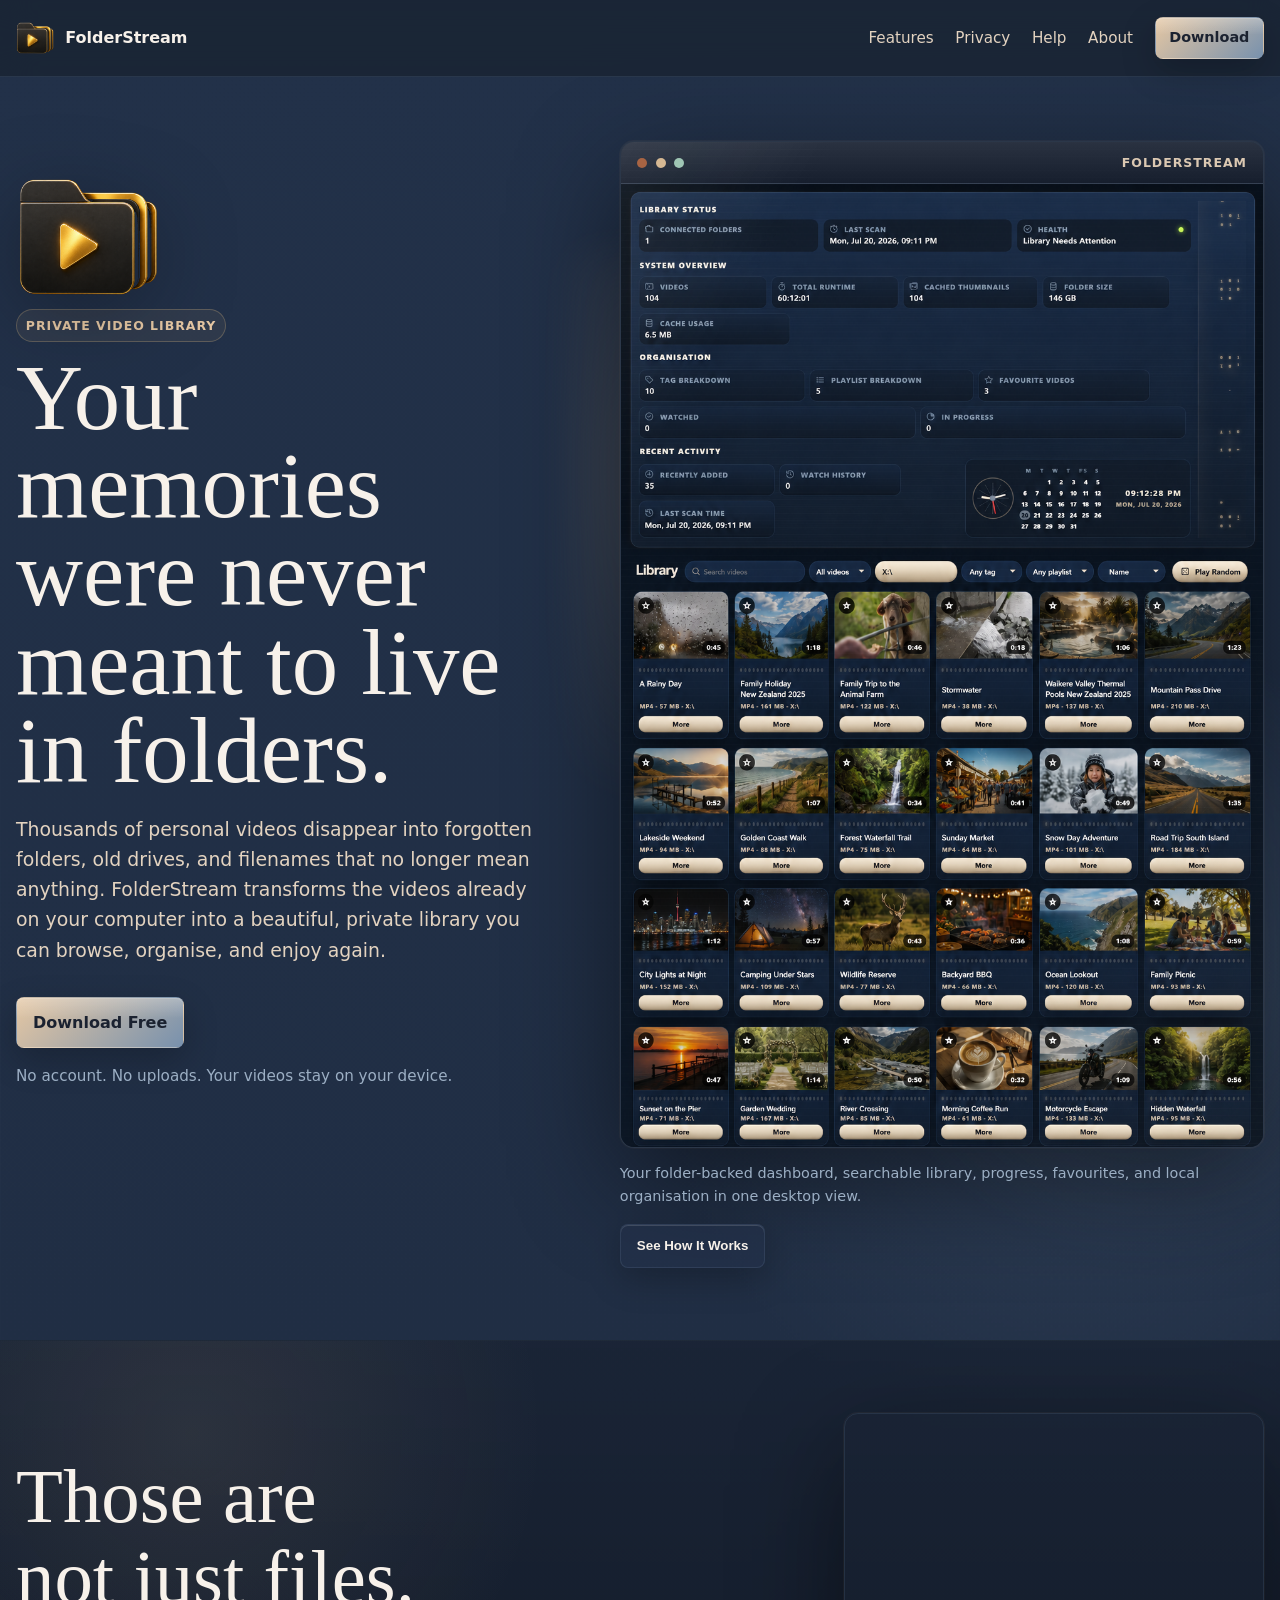
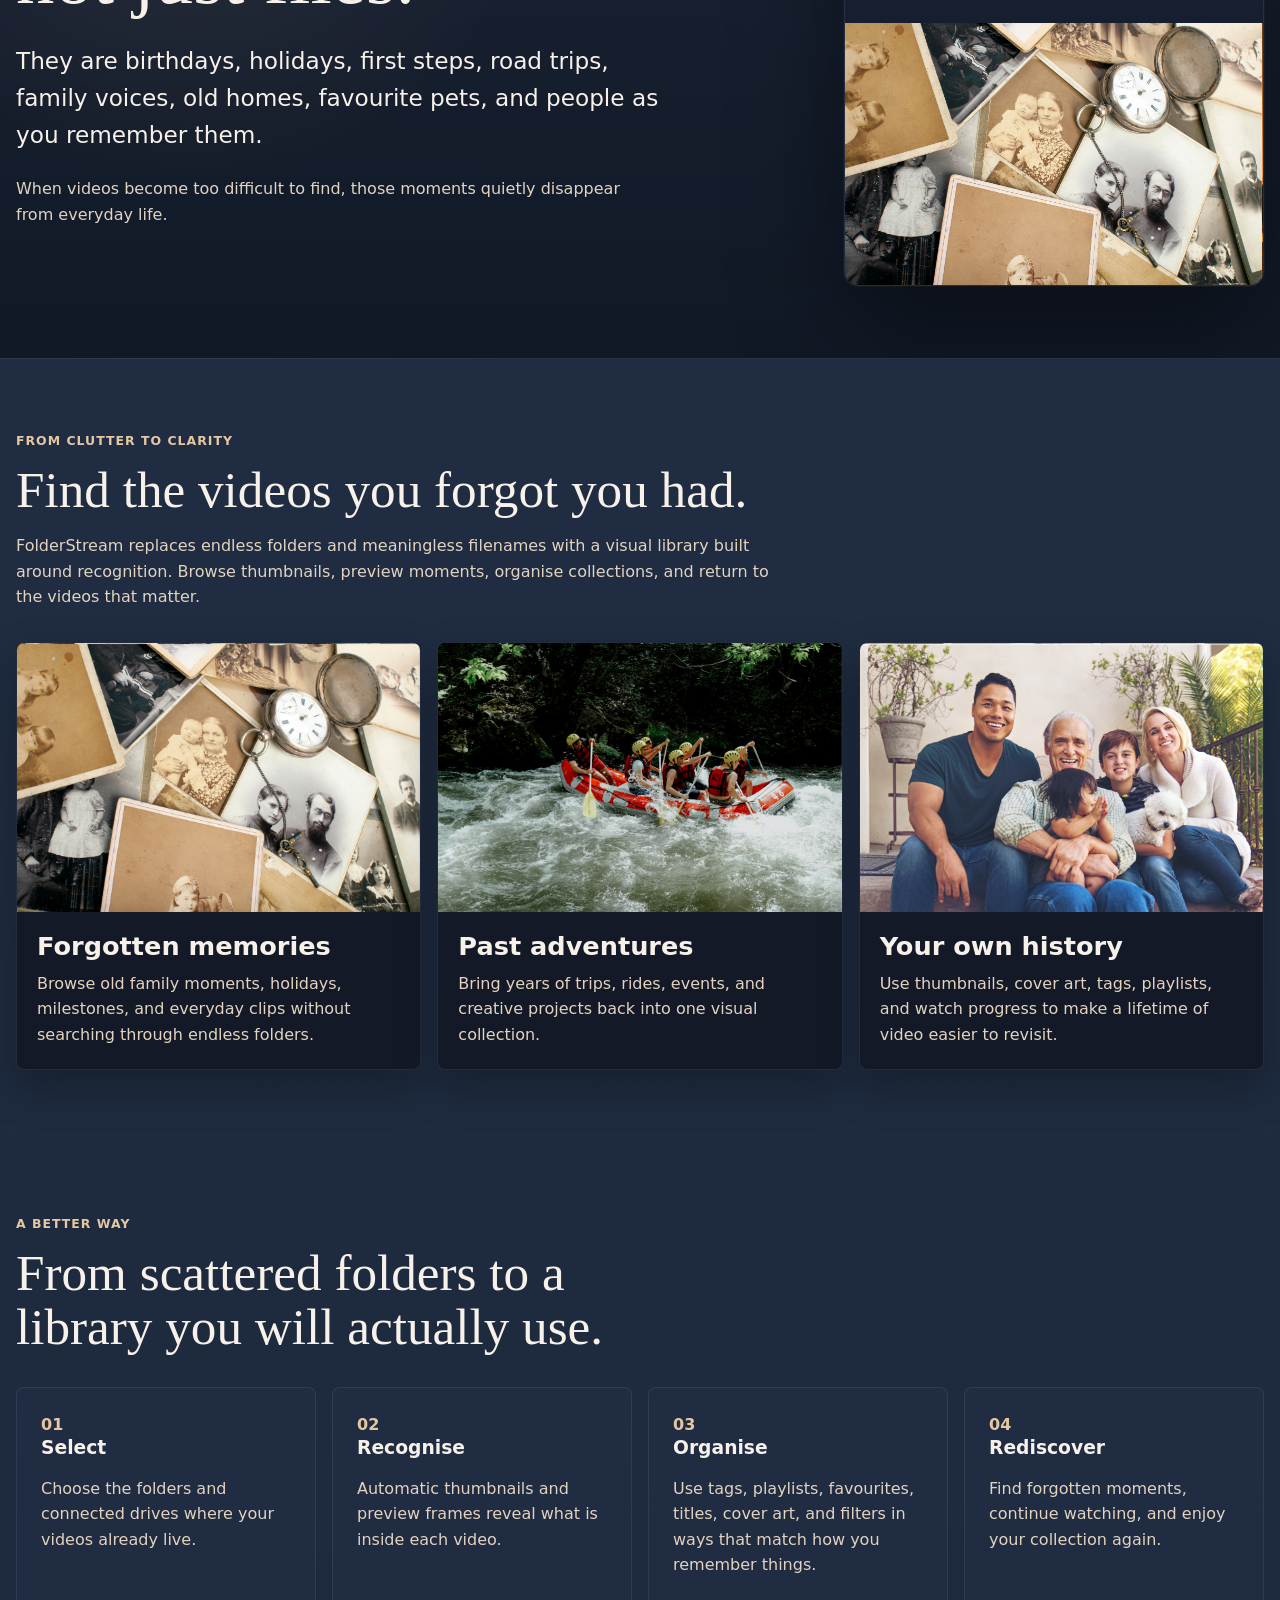
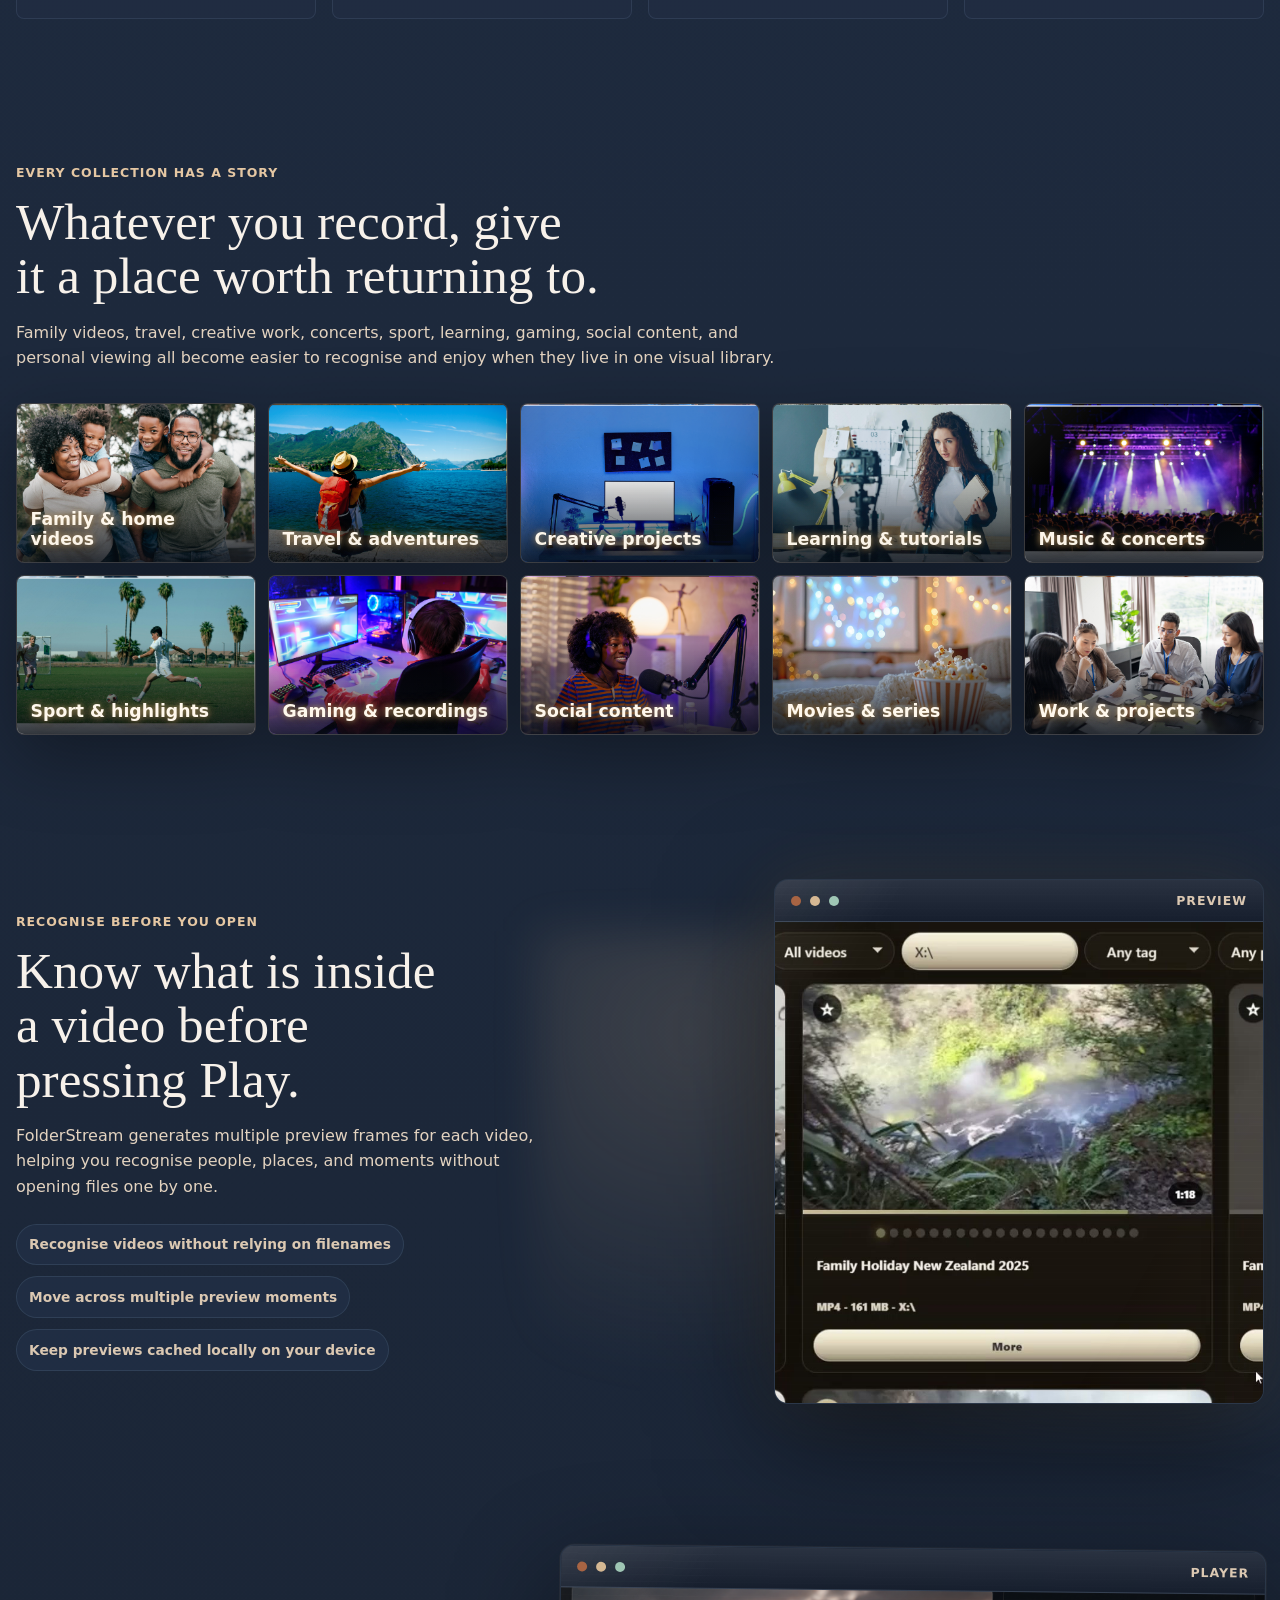
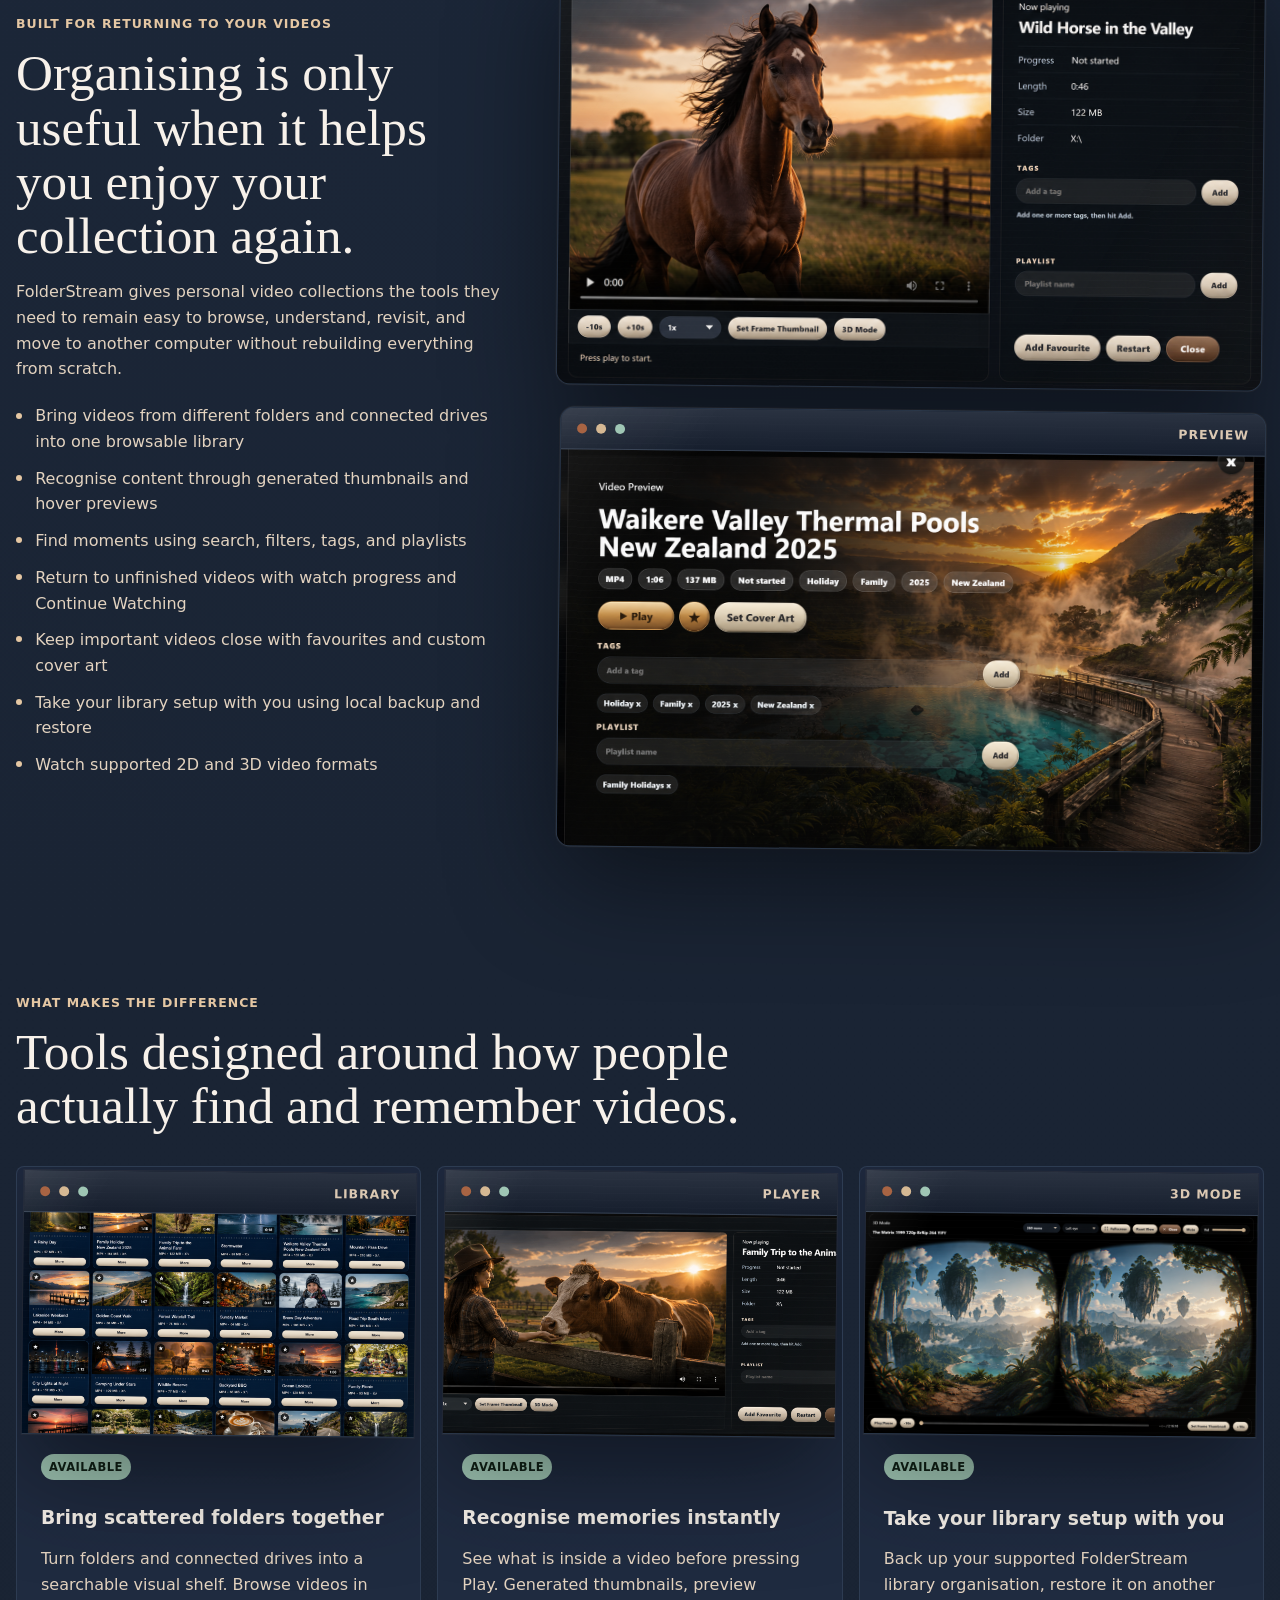
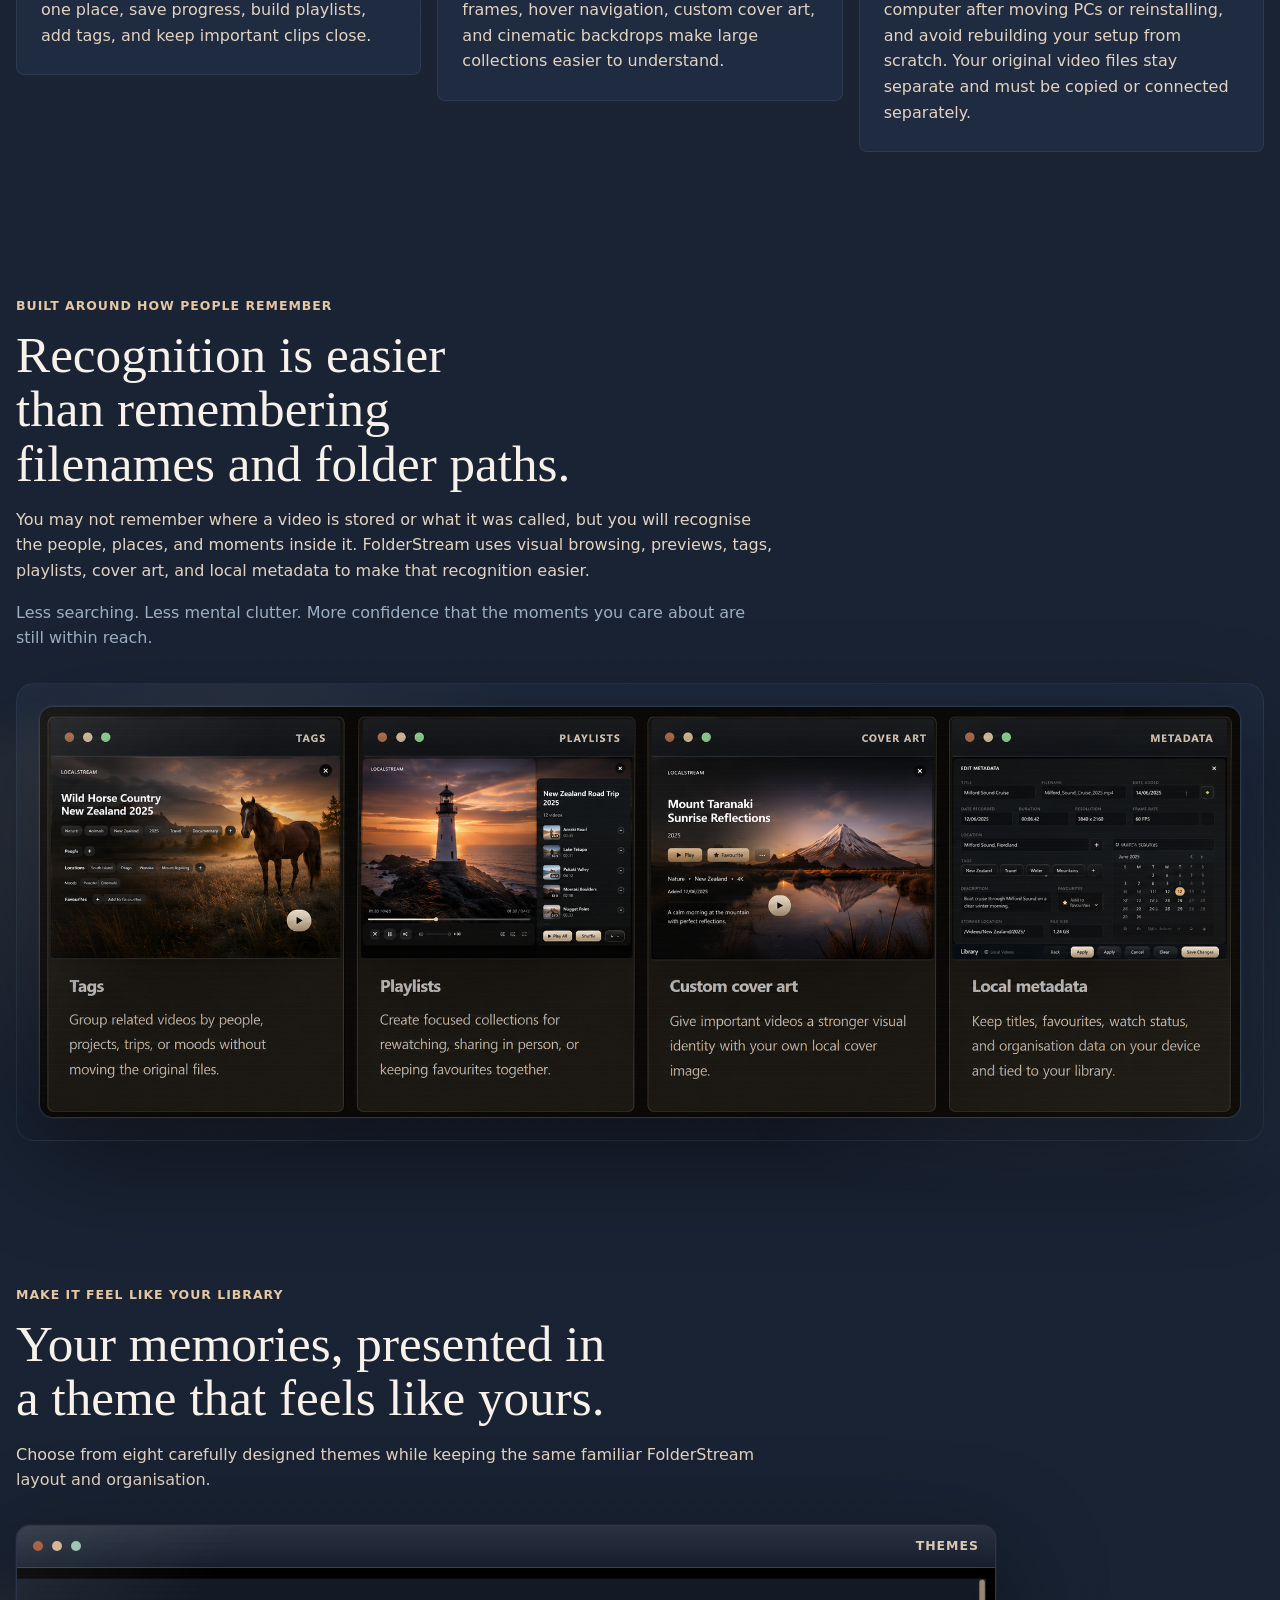
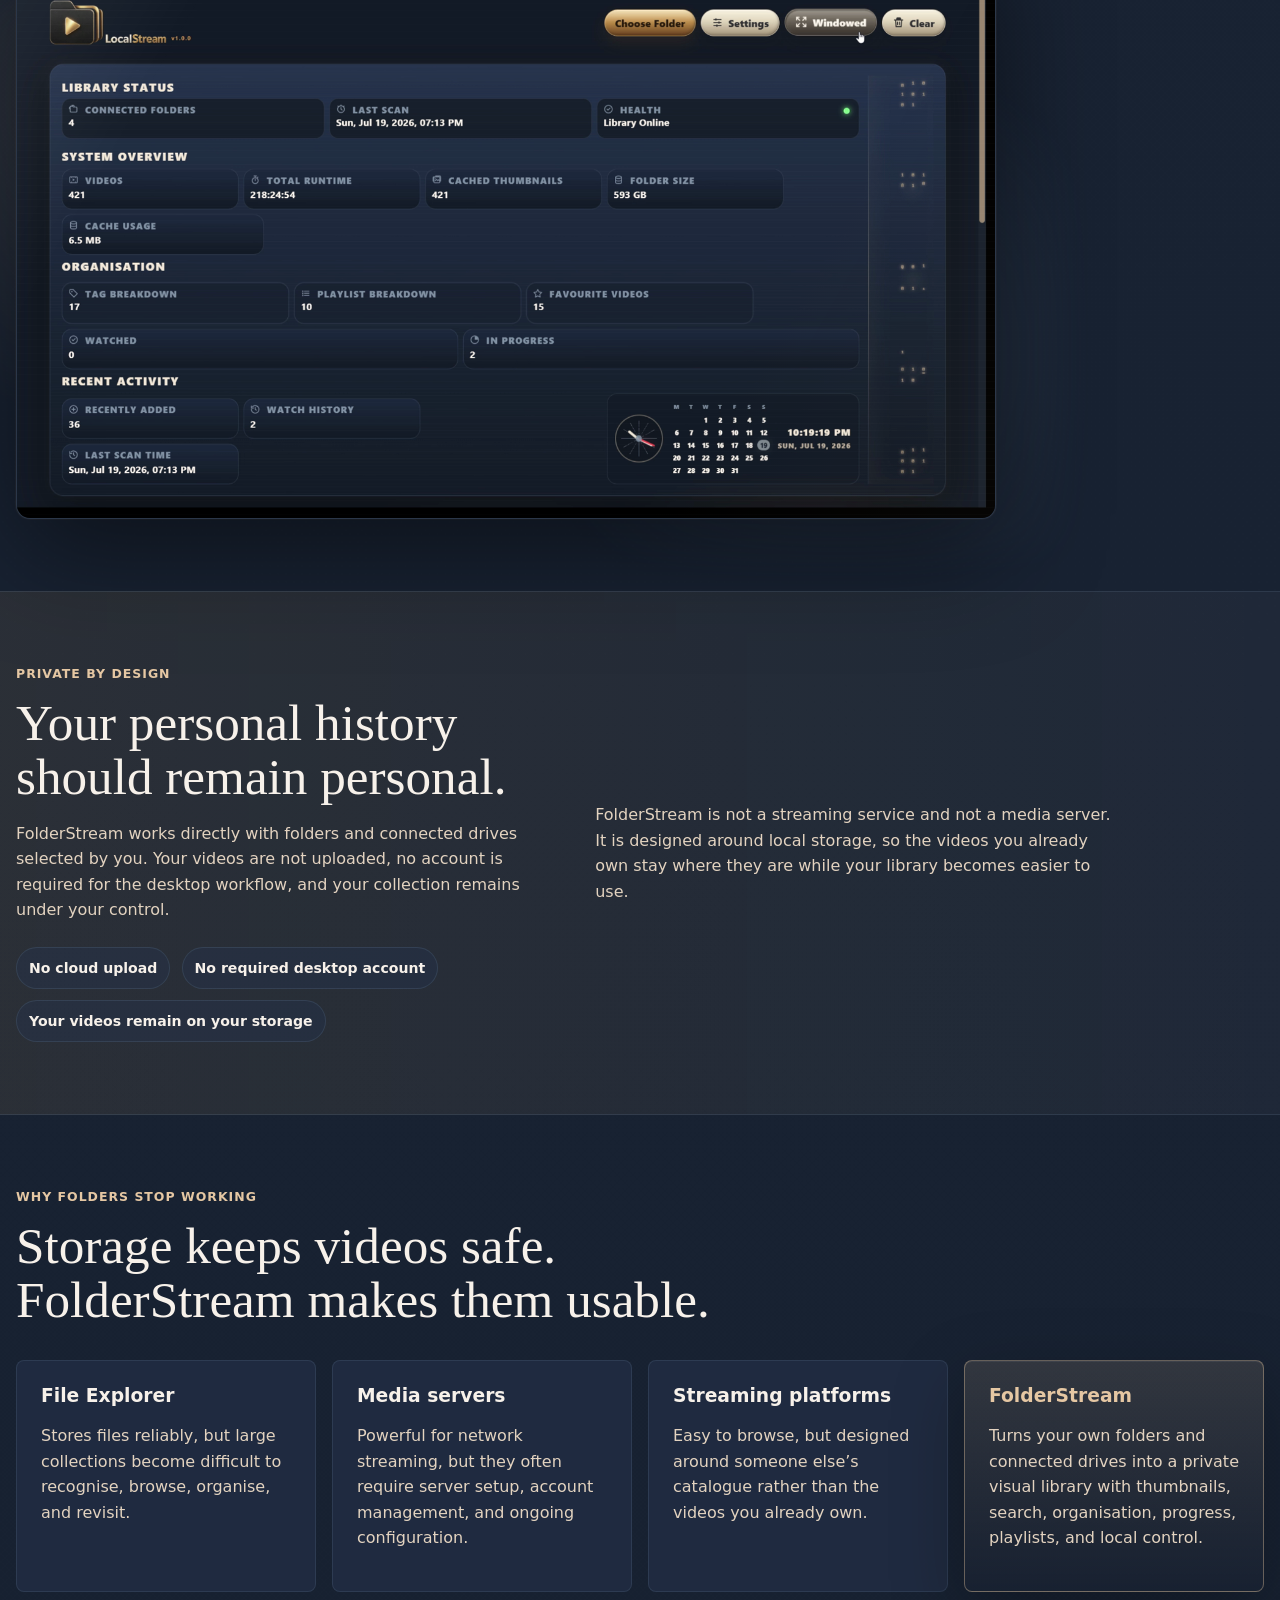
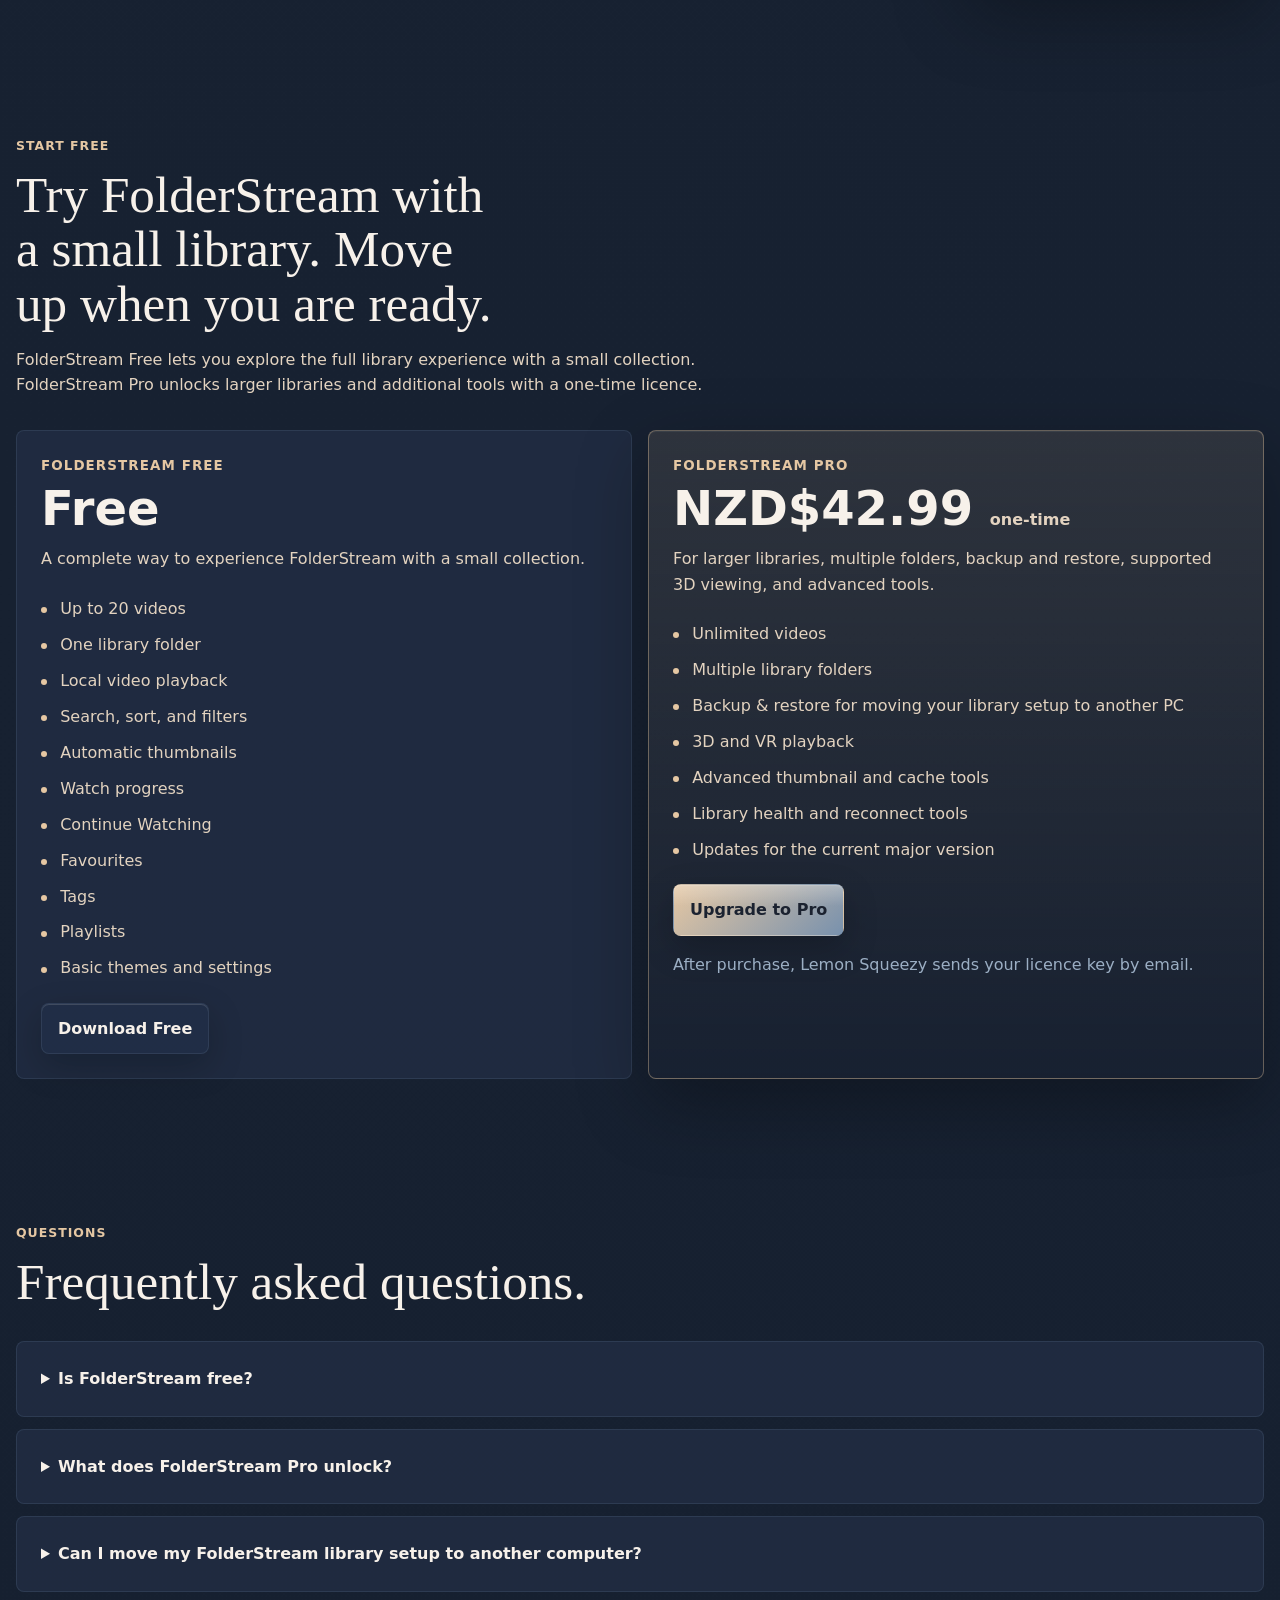
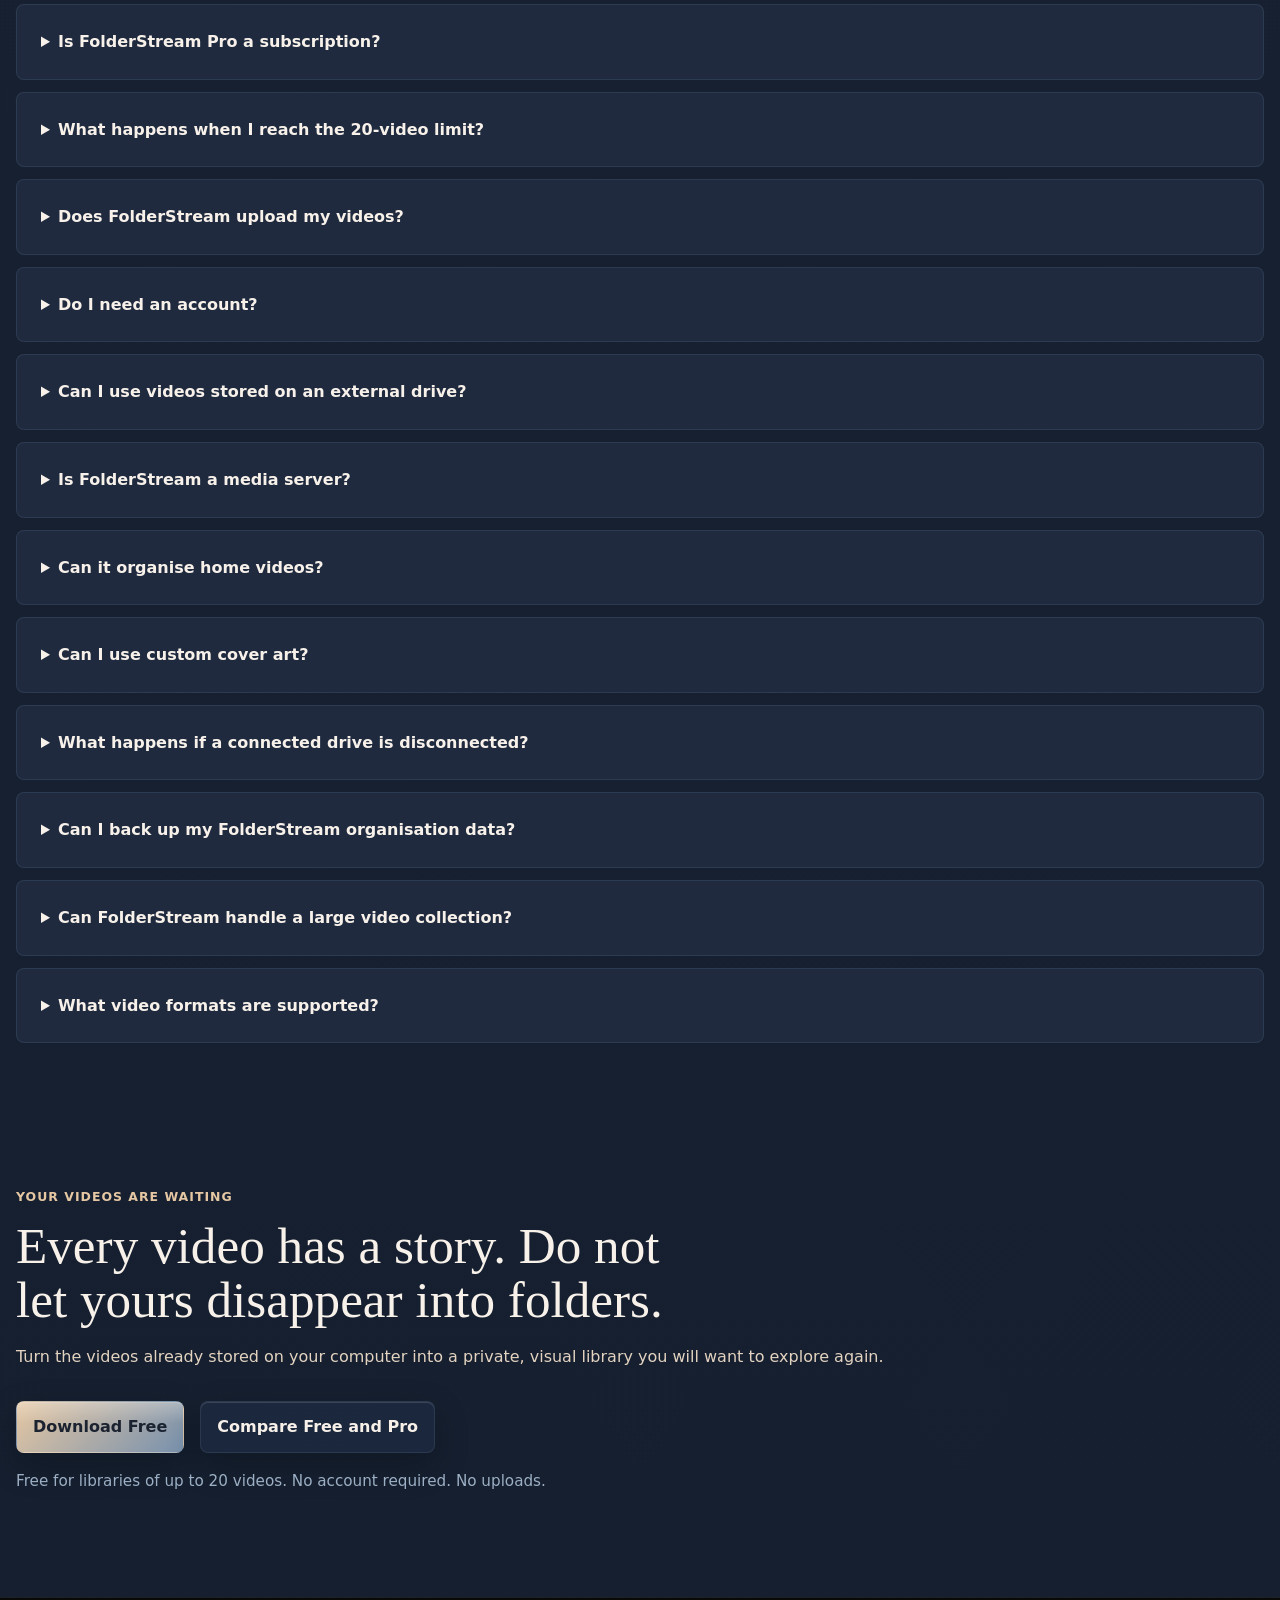
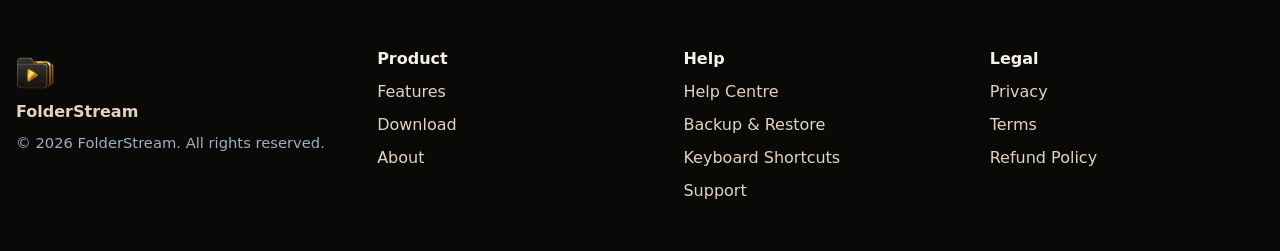
==== index.html @ 0e957171 "Rebrand website to FolderStream" ====
<!doctype html>
<html lang="en">
  <head>
    <meta charset="utf-8">
    <meta name="viewport" content="width=device-width, initial-scale=1">
    <meta name="description" content="Rediscover personal videos buried in folders and old drives. FolderStream turns videos stored on your computer into a private visual library you can browse, organise, and enjoy again.">
    <link rel="canonical" href="https://www.localstream.co.nz/">
    <meta property="og:title" content="Your memories were never meant to live in folders.">
    <meta property="og:description" content="FolderStream transforms scattered personal videos into a private visual library, making forgotten moments easier to find and enjoy again.">
    <meta property="og:type" content="website">
    <meta property="og:url" content="https://www.localstream.co.nz/">
    <meta property="og:site_name" content="FolderStream">
    <meta property="og:image" content="https://www.localstream.co.nz/assets/img/screenshots/localstream-library-showcase.png">
    <meta name="twitter:card" content="summary_large_image">
    <meta name="twitter:title" content="Your memories were never meant to live in folders.">
    <meta name="twitter:description" content="FolderStream transforms scattered personal videos into a private visual library, making forgotten moments easier to find and enjoy again.">
    <meta name="twitter:image" content="https://www.localstream.co.nz/assets/img/screenshots/localstream-library-showcase.png">
    <title>FolderStream | Rediscover Your Private Video Library</title>
    <link rel="icon" href="assets/img/localstream-icon.png">
    <link rel="stylesheet" href="assets/css/styles.css?v=20260830c">
    <script type="application/ld+json">{"@context":"https://schema.org","@type":"SoftwareApplication","name":"FolderStream","applicationCategory":"MultimediaApplication","operatingSystem":"Windows","description":"FolderStream is a Windows desktop video organiser that turns personal videos stored across folders and connected drives into a private visual library you can browse, organise, and enjoy again."}</script>
    <script defer src="https://cloud.umami.is/script.js" data-website-id="c9979d7a-4e05-4978-8a99-ae5c1a1e30e5"></script>
  <style id="editorial-type-polish">
    :root {
      --font-display-editorial: "Iowan Old Style", "Palatino Linotype", "Book Antiqua", Georgia, serif;
    }

    main h1,
    main h2 {
      font-family: var(--font-display-editorial);
      font-weight: 500;
      line-height: 1.06;
      letter-spacing: 0;
      text-wrap: balance;
    }

    main h1 strong,
    main h2 strong {
      font-family: inherit;
      font-weight: 600;
    }

    @media (max-width: 720px) {
      main h1,
      main h2 {
        line-height: 1.08;
      }
    }
  </style>
  <link rel="stylesheet" href="assets/css/scroll-reveal-v2.css?v=2">
</head>
  <body>
    <a class="skip-link" href="#main">Skip to content</a>
    <header class="site-header">
      <div class="nav-wrap">
        <a class="brand" href="index.html" aria-label="FolderStream home"><img src="assets/img/localstream-icon.png" alt="" width="38" height="38"><span>FolderStream</span></a>
        <button class="nav-toggle" type="button" aria-expanded="false" aria-label="Open navigation">Menu</button>
        <nav class="site-nav" aria-label="Primary navigation">
          <a href="features.html">Features</a><a href="privacy.html">Privacy</a><a href="help.html">Help</a><a href="about.html">About</a><a class="button primary small" href="download.html">Download</a>
        </nav>
      </div>
    </header>
    <main id="main">
      <section class="hero">
          <div class="reveal">
            <div class="hero-brandmark">
              <img src="assets/img/localstream-icon.png" alt="FolderStream logo">
            </div>
            <p class="eyebrow">Private video library</p>
          <h1>Your memories were never meant to live in folders.</h1>
          <p class="hero-copy">Thousands of personal videos disappear into forgotten folders, old drives, and filenames that no longer mean anything. FolderStream transforms the videos already on your computer into a beautiful, private library you can browse, organise, and enjoy again.</p>
          <div class="hero-actions"><a class="button primary" href="download.html">Download Free</a></div>
          <p class="privacy-note">No account. No uploads. Your videos stay on your device.</p>
        </div>
        <figure class="product-shot hero-shot reveal" aria-label="FolderStream desktop dashboard and video library preview">
          <div class="shot-glow" aria-hidden="true"></div>
          <div class="shot-window screenshot-window">
            <div class="shot-titlebar"><span></span><span></span><span></span><strong>FolderStream</strong></div>
            <img class="actual-screenshot" src="assets/img/screenshots/localstream-library-showcase.png" alt="FolderStream desktop library showing dashboard summaries, search, filters, and a grid of video thumbnails in one view.">
          </div>
          <figcaption>
            <span>Your folder-backed dashboard, searchable library, progress, favourites, and local organisation in one desktop view.</span>
            <button class="button secondary hero-shot-trigger" type="button" data-video-modal-open aria-haspopup="dialog" aria-controls="how-it-works-modal">See How It Works</button>
          </figcaption>
        </figure>
      </section>

      <section class="statement-band reveal" aria-labelledby="statement-title">
        <div class="section statement-layout">
          <div class="statement-copy">
            <h2 id="statement-title">Those are not just files.</h2>
            <p class="statement-lead">They are birthdays, holidays, first steps, road trips, family voices, old homes, favourite pets, and people as you remember them.</p>
            <p>When videos become too difficult to find, those moments quietly disappear from everyday life.</p>
          </div>
          <div class="statement-side" aria-hidden="true">
            <video class="motion-media" autoplay muted loop playsinline preload="metadata">
              <source src="assets/media/folderstream-wilson-family-beach-walk.mp4?v=20260830" type="video/mp4">
            </video>
            <img class="reduced-motion-poster" src="assets/img/use-cases/01_family_memories.png?v=20260830" loading="lazy" alt="">
          </div>
        </div>
      </section>

      <section class="section reveal" aria-labelledby="rediscovery-title">
        <div class="section-heading">
          <p class="eyebrow">From clutter to clarity</p>
          <h2 id="rediscovery-title">Find the videos you forgot you had.</h2>
          <p>FolderStream replaces endless folders and meaningless filenames with a visual library built around recognition. Browse thumbnails, preview moments, organise collections, and return to the videos that matter.</p>
        </div>
        <div class="rediscovery-grid" role="group" aria-label="Three rediscovery panels for forgotten memories, past adventures, and your own history shown side by side.">
          <article class="rediscovery-card">
            <img src="assets/img/screenshots/rediscovery-memories-real.png" loading="lazy" alt="A collection of treasured historical family photographs and a pocket watch.">
            <div><h3>Forgotten memories</h3><p>Browse old family moments, holidays, milestones, and everyday clips without searching through endless folders.</p></div>
          </article>
          <article class="rediscovery-card">
            <img src="assets/img/screenshots/rediscovery-adventures-real.png" loading="lazy" alt="Friends white-water rafting through a forest river.">
            <div><h3>Past adventures</h3><p>Bring years of trips, rides, events, and creative projects back into one visual collection.</p></div>
          </article>
          <article class="rediscovery-card">
            <img src="assets/img/screenshots/rediscovery-history-real.png" loading="lazy" alt="A multigenerational family gathered together outdoors.">
            <div><h3>Your own history</h3><p>Use thumbnails, cover art, tags, playlists, and watch progress to make a lifetime of video easier to revisit.</p></div>
          </article>
        </div>
      </section>

      <div class="media-modal" id="how-it-works-modal" data-media-modal hidden>
        <div class="media-modal-backdrop" data-video-modal-close></div>
        <div class="media-modal-dialog" role="dialog" aria-modal="true" aria-labelledby="how-it-works-title">
          <button class="media-modal-close" type="button" data-video-modal-close aria-label="Close video walkthrough">Close</button>
          <div class="media-modal-window">
            <p class="eyebrow">Walkthrough</p>
            <h2 id="how-it-works-title">See how FolderStream works</h2>
            <video controls playsinline preload="metadata" data-media-modal-video>
              <source src="assets/media/localstream-see-how-it-works.mp4?v=20260830" type="video/mp4">
            </video>
          </div>
        </div>
      </div>

      <section id="workflow" class="section reveal">
        <div class="section-heading"><p class="eyebrow">A better way</p><h2>From scattered folders to a library you will actually use.</h2></div>
        <div class="workflow"><article class="step"><strong>01</strong><h3>Select</h3><p>Choose the folders and connected drives where your videos already live.</p></article><article class="step"><strong>02</strong><h3>Recognise</h3><p>Automatic thumbnails and preview frames reveal what is inside each video.</p></article><article class="step"><strong>03</strong><h3>Organise</h3><p>Use tags, playlists, favourites, titles, cover art, and filters in ways that match how you remember things.</p></article><article class="step"><strong>04</strong><h3>Rediscover</h3><p>Find forgotten moments, continue watching, and enjoy your collection again.</p></article></div>
      </section>

      <section class="section reveal use-cases-section" aria-labelledby="use-cases-title">
        <div class="section-heading">
          <p class="eyebrow">Every collection has a story</p>
          <h2 id="use-cases-title">Whatever you record, give it a place worth returning to.</h2>
          <p>Family videos, travel, creative work, concerts, sport, learning, gaming, social content, and personal viewing all become easier to recognise and enjoy when they live in one visual library.</p>
        </div>
        <div class="use-case-grid">
          <a class="use-case-card" href="features.html" aria-label="Explore FolderStream features for family and home videos">
            <video class="motion-media use-case-media" autoplay muted loop playsinline preload="metadata" poster="assets/img/use-cases/family-home-videos.png?v=20260830" aria-hidden="true">
              <source src="assets/media/folderstream-family-moments.mp4?v=20260830" type="video/mp4">
            </video>
            <img class="reduced-motion-poster" src="assets/img/use-cases/family-home-videos.png?v=20260830" loading="lazy" alt="">
            <span class="use-case-title">Family &amp; home videos</span>
          </a>
          <a class="use-case-card" href="features.html" aria-label="Explore FolderStream features for travel and adventures">
            <video class="motion-media use-case-media" autoplay muted loop playsinline preload="metadata" poster="assets/img/use-cases/travel-and-adventures.png?v=20260830" aria-hidden="true">
              <source src="assets/media/folderstream-auckland-adventure.mp4?v=20260830" type="video/mp4">
            </video>
            <img class="reduced-motion-poster" src="assets/img/use-cases/travel-and-adventures.png?v=20260830" loading="lazy" alt="">
            <span class="use-case-title">Travel &amp; adventures</span>
          </a>
          <a class="use-case-card" href="features.html" aria-label="Explore FolderStream features for creative projects">
            <video class="motion-media use-case-media" autoplay muted loop playsinline preload="metadata" poster="assets/img/use-cases/creative-projects.png?v=20260830" aria-hidden="true">
              <source src="assets/media/folderstream-creative-projects.mp4?v=20260830" type="video/mp4">
            </video>
            <img class="reduced-motion-poster" src="assets/img/use-cases/creative-projects.png?v=20260830" loading="lazy" alt="">
            <span class="use-case-title">Creative projects</span>
          </a>
          <a class="use-case-card" href="features.html" aria-label="Explore FolderStream features for learning and tutorials">
            <video class="motion-media use-case-media" autoplay muted loop playsinline preload="metadata" poster="assets/img/use-cases/learning-and-tutorials.png?v=20260830" aria-hidden="true">
              <source src="assets/media/folderstream-tutorials.mp4?v=20260830" type="video/mp4">
            </video>
            <img class="reduced-motion-poster" src="assets/img/use-cases/learning-and-tutorials.png?v=20260830" loading="lazy" alt="">
            <span class="use-case-title">Learning &amp; tutorials</span>
          </a>
          <a class="use-case-card" href="features.html" aria-label="Explore FolderStream features for music and concerts">
            <video class="motion-media use-case-media" autoplay muted loop playsinline preload="metadata" poster="assets/img/use-cases/music-and-concerts.png?v=20260830" aria-hidden="true">
              <source src="assets/media/folderstream-beach-songs.mp4?v=20260830" type="video/mp4">
            </video>
            <img class="reduced-motion-poster" src="assets/img/use-cases/music-and-concerts.png?v=20260830" loading="lazy" alt="">
            <span class="use-case-title">Music &amp; concerts</span>
          </a>
          <a class="use-case-card" href="features.html" aria-label="Explore FolderStream features for sports and highlights">
            <video class="motion-media use-case-media" autoplay muted loop playsinline preload="metadata" poster="assets/img/use-cases/sports-and-highlights-new.png?v=20260830" aria-hidden="true">
              <source src="assets/media/folderstream-sports.mp4?v=20260830" type="video/mp4">
            </video>
            <img class="reduced-motion-poster" src="assets/img/use-cases/sports-and-highlights-new.png?v=20260830" loading="lazy" alt="">
            <span class="use-case-title">Sport &amp; highlights</span>
          </a>
          <a class="use-case-card" href="features.html" aria-label="Explore FolderStream features for gaming and recordings">
            <video class="motion-media use-case-media" autoplay muted loop playsinline preload="metadata" poster="assets/img/use-cases/gaming-and-recordings.png?v=20260830" aria-hidden="true">
              <source src="assets/media/folderstream-gaming.mp4?v=20260830" type="video/mp4">
            </video>
            <img class="reduced-motion-poster" src="assets/img/use-cases/gaming-and-recordings.png?v=20260830" loading="lazy" alt="">
            <span class="use-case-title">Gaming &amp; recordings</span>
          </a>
          <a class="use-case-card" href="features.html" aria-label="Explore FolderStream features for social media content">
            <video class="motion-media use-case-media" autoplay muted loop playsinline preload="metadata" poster="assets/img/use-cases/social-media-content.png?v=20260830" aria-hidden="true">
              <source src="assets/media/folderstream-social-content.mp4?v=20260830" type="video/mp4">
            </video>
            <img class="reduced-motion-poster" src="assets/img/use-cases/social-media-content.png?v=20260830" loading="lazy" alt="">
            <span class="use-case-title">Social content</span>
          </a>
          <a class="use-case-card" href="features.html" aria-label="Explore FolderStream features for movies and series">
            <video class="motion-media use-case-media" autoplay muted loop playsinline preload="metadata" poster="assets/img/use-cases/movies-and-series.png?v=20260830" aria-hidden="true">
              <source src="assets/media/folderstream-movies.mp4?v=20260830" type="video/mp4">
            </video>
            <img class="reduced-motion-poster" src="assets/img/use-cases/movies-and-series.png?v=20260830" loading="lazy" alt="">
            <span class="use-case-title">Movies &amp; series</span>
          </a>
          <a class="use-case-card" href="features.html" aria-label="Explore FolderStream features for work and projects">
            <video class="motion-media use-case-media" autoplay muted loop playsinline preload="metadata" poster="assets/img/use-cases/work-and-projects.png?v=20260830" aria-hidden="true">
              <source src="assets/media/folderstream-work-projects.mp4?v=20260830" type="video/mp4">
            </video>
            <img class="reduced-motion-poster" src="assets/img/use-cases/work-and-projects.png?v=20260830" loading="lazy" alt="">
            <span class="use-case-title">Work &amp; projects</span>
          </a>
        </div>
      </section>
      <section class="section reveal preview-section" aria-labelledby="hover-preview-title">
        <div class="preview-copy">
          <p class="eyebrow">Recognise before you open</p>
          <h2 id="hover-preview-title">Know what is inside a video before pressing Play.</h2>
          <p>FolderStream generates multiple preview frames for each video, helping you recognise people, places, and moments without opening files one by one.</p>
          <ul class="preview-points" aria-label="Thumbnail preview benefits">
            <li>Recognise videos without relying on filenames</li>
            <li>Move across multiple preview moments</li>
            <li>Keep previews cached locally on your device</li>
          </ul>
        </div>
        <div class="product-shot hover-demo-shot" aria-label="FolderStream thumbnail hover preview demonstration">
          <div class="shot-glow" aria-hidden="true"></div>
          <div class="shot-window screenshot-window media-window">
            <div class="shot-titlebar"><span></span><span></span><span></span><strong>Preview</strong></div>
            <video class="motion-media" autoplay muted loop playsinline preload="metadata" poster="assets/media/localstream_thumbnail_hover_poster.jpg" width="816" height="804" aria-label="FolderStream thumbnail hover preview recording showing preview points across a video card.">
              <source src="assets/media/localstream_thumbnail_hover_demo.mp4" type="video/mp4">
            </video>
            <img class="reduced-motion-poster" src="assets/media/localstream_thumbnail_hover_poster.jpg" width="816" height="804" loading="lazy" alt="Static FolderStream thumbnail preview showing multiple preview points on a video card.">
          </div>
        </div>
      </section>
      <section class="section split product-experience-split reveal">
        <div><p class="eyebrow">Built for returning to your videos</p><h2>Organising is only useful when it helps you enjoy your collection again.</h2><p>FolderStream gives personal video collections the tools they need to remain easy to browse, understand, revisit, and move to another computer without rebuilding everything from scratch.</p><ul class="feature-list"><li>Bring videos from different folders and connected drives into one browsable library</li><li>Recognise content through generated thumbnails and hover previews</li><li>Find moments using search, filters, tags, and playlists</li><li>Return to unfinished videos with watch progress and Continue Watching</li><li>Keep important videos close with favourites and custom cover art</li><li>Take your library setup with you using local backup and restore</li><li>Watch supported 2D and 3D video formats</li></ul></div>
        <div class="feature-shot-stack" aria-label="FolderStream player and preview details">
          <div class="product-shot feature-shot"><div class="shot-window compact screenshot-window"><div class="shot-titlebar"><span></span><span></span><span></span><strong>Player</strong></div><img class="actual-screenshot" src="assets/img/screenshots/localstream-visual-browsing-horse.png" alt="FolderStream player view showing a horse video at sunset with playback controls, tags, playlists, favourites, and now playing details beside the video."></div></div>
          <div class="product-shot feature-shot secondary-shot"><div class="shot-window compact screenshot-window"><div class="shot-titlebar"><span></span><span></span><span></span><strong>Preview</strong></div><img class="actual-screenshot" src="assets/img/screenshots/localstream-preview-waikere.png" alt="FolderStream cinematic video preview screen showing cover art, play actions, tags, playlists, and a scenic backdrop."></div></div>
        </div>
      </section>
      <section class="section reveal">
        <div class="section-heading"><p class="eyebrow">What makes the difference</p><h2>Tools designed around how people actually find and remember videos.</h2></div>
        <div class="status-grid confirmed-only visual-feature-grid">
          <article class="card visual-feature-card">
            <div class="product-shot feature-shot">
              <div class="shot-window compact screenshot-window">
                <div class="shot-titlebar"><span></span><span></span><span></span><strong>Library</strong></div>
                <img class="actual-screenshot" src="assets/img/screenshots/localstream-library-workflow-grid.png" alt="FolderStream library view showing search, filters, video cards, and a broad browsable collection.">
              </div>
            </div>
            <span class="badge available">Available</span>
            <h3>Bring scattered folders together</h3>
            <p>Turn folders and connected drives into a searchable visual shelf. Browse videos in one place, save progress, build playlists, add tags, and keep important clips close.</p>
          </article>
          <article class="card visual-feature-card">
            <div class="product-shot feature-shot">
              <div class="shot-window compact screenshot-window">
                <div class="shot-titlebar"><span></span><span></span><span></span><strong>Player</strong></div>
                <img class="actual-screenshot" src="assets/img/screenshots/localstream-visual-browsing-cow.png" alt="FolderStream player view showing a woman feeding a cow at sunset with metadata, tags, playlists, and playback controls alongside the video.">
              </div>
            </div>
            <span class="badge available">Available</span>
            <h3>Recognise memories instantly</h3>
            <p>See what is inside a video before pressing Play. Generated thumbnails, preview frames, hover navigation, custom cover art, and cinematic backdrops make large collections easier to understand.</p>
          </article>
          <article class="card visual-feature-card">
            <div class="product-shot feature-shot">
              <div class="shot-window compact screenshot-window">
                <div class="shot-titlebar"><span></span><span></span><span></span><strong>3D Mode</strong></div>
                <img class="actual-screenshot" src="assets/img/screenshots/localstream-3d-mode-vr.png" alt="FolderStream 3D mode showing a side-by-side immersive landscape for VR viewing.">
              </div>
            </div>
            <span class="badge available">Available</span>
            <h3>Take your library setup with you</h3>
            <p>Back up your supported FolderStream library organisation, restore it on another computer after moving PCs or reinstalling, and avoid rebuilding your setup from scratch. Your original video files stay separate and must be copied or connected separately.</p>
          </article>
        </div>
      </section>
      <section class="section reveal">
        <div class="section-heading"><p class="eyebrow">Built around how people remember</p><h2>Recognition is easier than remembering filenames and folder paths.</h2><p>You may not remember where a video is stored or what it was called, but you will recognise the people, places, and moments inside it. FolderStream uses visual browsing, previews, tags, playlists, cover art, and local metadata to make that recognition easier.</p><p class="supporting-line">Less searching. Less mental clutter. More confidence that the moments you care about are still within reach.</p></div>
        <figure class="product-shot organization-showcase" aria-label="FolderStream organisation tools for tags, playlists, custom cover art, and local metadata">
          <div class="shot-glow" aria-hidden="true"></div>
          <div class="shot-window screenshot-window">
            <img class="actual-screenshot" src="assets/img/screenshots/localstream-organization-cards.png" alt="Four FolderStream organisation cards showing tags, playlists, custom cover art, and local metadata features.">
          </div>
        </figure>
      </section>
      <section class="section reveal">
        <div class="section-heading"><p class="eyebrow">Make it feel like your library</p><h2 id="themes-title">Your memories, presented in a theme that feels like yours.</h2><p>Choose from eight carefully designed themes while keeping the same familiar FolderStream layout and organisation.</p></div>
        <div class="theme-cycle product-shot" aria-label="FolderStream theme cycle demonstration">
          <div class="shot-glow" aria-hidden="true"></div>
          <div class="shot-window screenshot-window media-window">
            <div class="shot-titlebar"><span></span><span></span><span></span><strong>Themes</strong></div>
            <video class="motion-media theme-media" autoplay muted loop playsinline preload="metadata" poster="assets/media/localstream_theme_cycle_poster.png" width="1600" height="900" aria-label="FolderStream theme demonstration video showing the settings panel and theme selection interface.">
              <source src="assets/media/localstream_theme_cycle.mp4" type="video/mp4">
            </video>
            <img class="reduced-motion-poster theme-poster" src="assets/media/localstream_theme_cycle_poster.png" width="1600" height="900" loading="lazy" alt="Static FolderStream theme preview showing the theme customisation area.">
          </div>
        </div>
      </section>
      <section class="band privacy-band">
        <div class="section split reveal">
          <div>
            <p class="eyebrow">Private by design</p>
            <h2>Your personal history should remain personal.</h2>
            <p>FolderStream works directly with folders and connected drives selected by you. Your videos are not uploaded, no account is required for the desktop workflow, and your collection remains under your control.</p>
            <ul class="trust-points" aria-label="FolderStream privacy trust points">
              <li>No cloud upload</li>
              <li>No required desktop account</li>
              <li>Your videos remain on your storage</li>
            </ul>
          </div>
          <div class="privacy-copy">
            <p>FolderStream is not a streaming service and not a media server. It is designed around local storage, so the videos you already own stay where they are while your library becomes easier to use.</p>
          </div>
        </div>
      </section>
      <section class="section reveal">
        <div class="section-heading"><p class="eyebrow">Why folders stop working</p><h2>Storage keeps videos safe. FolderStream makes them usable.</h2></div>
        <div class="compare-grid"><article class="compare-col"><h3>File Explorer</h3><p>Stores files reliably, but large collections become difficult to recognise, browse, organise, and revisit.</p></article><article class="compare-col"><h3>Media servers</h3><p>Powerful for network streaming, but they often require server setup, account management, and ongoing configuration.</p></article><article class="compare-col"><h3>Streaming platforms</h3><p>Easy to browse, but designed around someone else&rsquo;s catalogue rather than the videos you already own.</p></article><article class="compare-col compare-featured"><h3>FolderStream</h3><p>Turns your own folders and connected drives into a private visual library with thumbnails, search, organisation, progress, playlists, and local control.</p></article></div>
      </section>
      <section id="pricing" class="section reveal" aria-labelledby="pricing-title">
        <div class="section-heading">
          <p class="eyebrow">Start free</p>
          <h2 id="pricing-title">Try FolderStream with a small library. Move up when you are ready.</h2>
          <p>FolderStream Free lets you explore the full library experience with a small collection. FolderStream Pro unlocks larger libraries and additional tools with a one-time licence.</p>
        </div>
        <div class="pricing-grid">
          <article class="card pricing-card">
            <p class="pricing-label">FolderStream Free</p>
            <p class="pricing-price">Free</p>
            <p class="pricing-description">A complete way to experience FolderStream with a small collection.</p>
            <ul class="pricing-list">
              <li>Up to 20 videos</li>
              <li>One library folder</li>
              <li>Local video playback</li>
              <li>Search, sort, and filters</li>
              <li>Automatic thumbnails</li>
              <li>Watch progress</li>
              <li>Continue Watching</li>
              <li>Favourites</li>
              <li>Tags</li>
              <li>Playlists</li>
              <li>Basic themes and settings</li>
            </ul>
            <a class="button secondary" href="download.html">Download Free</a>
          </article>
          <article class="card pricing-card pricing-card-featured">
            <p class="pricing-label">FolderStream Pro</p>
            <p class="pricing-price">NZD$42.99 <span>one-time</span></p>
            <p class="pricing-description">For larger libraries, multiple folders, backup and restore, supported 3D viewing, and advanced tools.</p>
            <ul class="pricing-list">
              <li>Unlimited videos</li>
              <li>Multiple library folders</li>
              <li>Backup &amp; restore for moving your library setup to another PC</li>
              <li>3D and VR playback</li>
              <li>Advanced thumbnail and cache tools</li>
              <li>Library health and reconnect tools</li>
              <li>Updates for the current major version</li>
            </ul>
            <a class="button primary" href="https://localstream.lemonsqueezy.com/checkout/buy/5cca028c-4067-48eb-b115-9d6ecdb3a244">Upgrade to Pro</a>
            <p class="pricing-note">After purchase, Lemon Squeezy sends your licence key by email.</p>
          </article>
        </div>
      </section>
      <section class="section reveal">
        <div class="section-heading"><p class="eyebrow">Questions</p><h2>Frequently asked questions.</h2></div>
        <div class="faq-list">
          <details><summary>Is FolderStream free?</summary><p>Yes. FolderStream Free supports small libraries of up to 20 videos and includes local playback, thumbnails, search, organisation tools, watch progress, favourites, tags, and playlists.</p></details>
          <details><summary>What does FolderStream Pro unlock?</summary><p>FolderStream Pro unlocks unlimited videos, multiple library folders, backup and restore for moving your library setup between computers, supported 3D and VR playback, extra thumbnail and preview tools, tools for finding and reconnecting moved videos, and updates for the current major version.</p></details>
          <details><summary>Can I move my FolderStream library setup to another computer?</summary><p>Yes. FolderStream Pro lets you back up your supported FolderStream library organisation and restore it on another computer. Your original video files are not included in that backup, so they must be copied, connected, or otherwise available separately.</p></details>
          <details><summary>Is FolderStream Pro a subscription?</summary><p>No. FolderStream Pro is a one-time software licence.</p></details>
          <details><summary>What happens when I reach the 20-video limit?</summary><p>FolderStream Free supports up to 20 videos. If you want to grow beyond that, FolderStream Pro unlocks unlimited videos.</p></details>
          <details><summary>Does FolderStream upload my videos?</summary><p>No. FolderStream is designed around local folders and connected drives selected by you.</p></details>
          <details><summary>Do I need an account?</summary><p>No account is required to use the desktop app.</p></details>
          <details><summary>Can I use videos stored on an external drive?</summary><p>Yes. FolderStream can work with user-selected folders on connected drives. The drive must be connected for those video files to play.</p></details>
          <details><summary>Is FolderStream a media server?</summary><p>No. It is a desktop library app, not a server setup for streaming across a network.</p></details>
          <details><summary>Can it organise home videos?</summary><p>Yes. It is suitable for personal collections, home videos, project clips, and local media folders.</p></details>
          <details><summary>Can I use custom cover art?</summary><p>Yes. FolderStream includes custom cover art tools for videos in your local library.</p></details>
          <details><summary>What happens if a connected drive is disconnected?</summary><p>The library can still show organisation data, while files on that drive will need the drive reconnected to play.</p></details>
          <details><summary>Can I back up my FolderStream organisation data?</summary><p>Yes. FolderStream Pro includes export and import tools for supported organisation data.</p></details>
          <details><summary>Can FolderStream handle a large video collection?</summary><p>FolderStream is designed to make large local collections easier to browse and organise. Performance will depend on the number and size of files, the speed of the connected storage, available system resources, and the formats being used.</p></details>
          <details><summary>What video formats are supported?</summary><p>Support depends on the desktop playback stack, installed codecs, and the video format. Common supported formats will provide the most reliable experience.</p></details>
        </div>
      </section>
      <section class="section reveal final-cta">
        <div class="section-heading">
          <p class="eyebrow">Your videos are waiting</p>
          <h2>Every video has a story. Do not let yours disappear into folders.</h2>
          <p>Turn the videos already stored on your computer into a private, visual library you will want to explore again.</p>
          <div class="hero-actions"><a class="button primary" href="download.html">Download Free</a><a class="button secondary" href="#pricing">Compare Free and Pro</a></div>
          <p class="privacy-note">Free for libraries of up to 20 videos. No account required. No uploads.</p>
        </div>
      </section>
    </main>
    <footer class="site-footer"><div class="footer-inner"><div class="footer-brand"><a class="brand" href="index.html"><img src="assets/img/localstream-icon.png" alt="" width="38" height="38"><span>FolderStream</span></a><p class="footer-copy">&copy; 2026 FolderStream. All rights reserved.</p></div><div><strong>Product</strong><a href="features.html">Features</a><a href="download.html">Download</a><a href="about.html">About</a></div><div><strong>Help</strong><a href="help.html">Help Centre</a><a href="backup-restore.html">Backup & Restore</a><a href="keyboard-shortcuts.html">Keyboard Shortcuts</a><a href="support.html">Support</a></div><div><strong>Legal</strong><a href="privacy.html">Privacy</a><a href="terms.html">Terms</a><a href="refund-policy.html">Refund Policy</a></div></div></footer>
    <script src="assets/js/main.js" defer></script>
  <script>
    (() => {
      const sections = Array.from(document.querySelectorAll("main > section:not(:first-child)"));

      if (!sections.length) return;

      sections.forEach((section) => section.classList.add("scroll-reveal"));

      const showAllSections = () => {
        sections.forEach((section) => section.classList.add("is-visible"));
        document.documentElement.classList.add("scroll-reveal-ready");
      };

      if (
        window.matchMedia("(prefers-reduced-motion: reduce)").matches ||
        !("IntersectionObserver" in window)
      ) {
        showAllSections();
        return;
      }

      const observer = new IntersectionObserver(
        (entries) => {
          entries.forEach((entry) => {
            if (!entry.isIntersecting) return;

            entry.target.classList.add("is-visible");
            observer.unobserve(entry.target);
          });
        },
        {
          threshold: 0.12,
          rootMargin: "0px 0px -8% 0px",
        }
      );

      sections.forEach((section) => {
        if (section.getBoundingClientRect().top < window.innerHeight * 0.92) {
          section.classList.add("is-visible");
        } else {
          observer.observe(section);
        }
      });

      requestAnimationFrame(() => {
        document.documentElement.classList.add("scroll-reveal-ready");
      });
    })();
  </script>
  <script id="localstream-scroll-reveal-script">
    (() => {
      const initialiseScrollReveal = () => {
        const reducedMotion = window.matchMedia("(prefers-reduced-motion: reduce)").matches;
        const sections = Array.from(document.querySelectorAll("main > section"));

        if (reducedMotion || sections.length < 2 || !("IntersectionObserver" in window)) {
          return;
        }

        const revealSections = sections.slice(1);
        document.documentElement.classList.add("ls-reveal-ready");

        revealSections.forEach((section) => {
          section.classList.add("ls-scroll-reveal");
        });

        const observer = new IntersectionObserver((entries) => {
          entries.forEach((entry) => {
            if (!entry.isIntersecting) return;
            entry.target.classList.add("ls-is-visible");
            observer.unobserve(entry.target);
          });
        }, {
          threshold: 0.1,
          rootMargin: "0px 0px -6% 0px"
        });

        revealSections.forEach((section) => observer.observe(section));
      };

      if (document.readyState === "loading") {
        document.addEventListener("DOMContentLoaded", initialiseScrollReveal, { once: true });
      } else {
        initialiseScrollReveal();
      }
    })();
  </script>
  <script id="localstream-scroll-reveal-script">
    (() => {
      if (window.matchMedia('(prefers-reduced-motion: reduce)').matches) return;

      const start = () => {
        const main = document.querySelector('main');
        if (!main) return;

        const sections = [...main.querySelectorAll('section, article')]
          .filter((element) => !element.parentElement.closest('section, article'));

        if (!sections.length) {
          sections.push(...[...main.children].filter((element) => element.offsetHeight > 120));
        }

        sections.forEach((section) => section.setAttribute('data-ls-reveal', ''));
        document.documentElement.classList.add('ls-reveal-ready');

        const showVisibleSections = () => {
          sections.forEach((section) => {
            if (section.getBoundingClientRect().top < window.innerHeight * 0.94) {
              section.classList.add('is-visible');
            }
          });
        };

        showVisibleSections();

        if (!('IntersectionObserver' in window)) {
          sections.forEach((section) => section.classList.add('is-visible'));
          return;
        }

        const observer = new IntersectionObserver((entries) => {
          entries.forEach((entry) => {
            if (!entry.isIntersecting) return;
            entry.target.classList.add('is-visible');
            observer.unobserve(entry.target);
          });
        }, { threshold: 0.08, rootMargin: '0px 0px -6% 0px' });

        sections
          .filter((section) => !section.classList.contains('is-visible'))
          .forEach((section) => observer.observe(section));
      };

      if (document.readyState === 'loading') {
        document.addEventListener('DOMContentLoaded', start, { once: true });
      } else {
        start();
      }
    })();
  </script>
  <script src="assets/js/scroll-reveal-v2.js?v=2" defer></script>
</body>
</html>
---- assets/css/styles.css ----
:root {
  color-scheme: dark;
  --bg: #1a2434;
  --bg-soft: #223149;
  --surface: rgba(33, 45, 67, 0.86);
  --surface-strong: #223149;
  --line: rgba(97, 120, 145, 0.22);
  --line-strong: rgba(213, 184, 147, 0.35);
  --text: #f7f1ea;
  --muted: #e3d3c0;
  --quiet: #9cafc4;
  --accent: #d5b893;
  --accent-strong: #e5c7a3;
  --copper: #7891ad;
  --green: #9fc6b4;
  --blue: #748da9;
  --mint: #c5d3df;
  --danger: #e0b0a4;
  --font: Inter, ui-sans-serif, system-ui, -apple-system, BlinkMacSystemFont, "Segoe UI", sans-serif;
  --space-1: 0.375rem;
  --space-2: 0.75rem;
  --space-3: 1rem;
  --space-4: 1.5rem;
  --space-5: 2rem;
  --space-6: 3rem;
  --space-7: 4.5rem;
  --radius: 8px;
  --radius-lg: 14px;
  --shadow: 0 34px 110px rgba(0, 0, 0, 0.48), 0 0 0 1px rgba(240, 201, 135, 0.05);
  --duration: 180ms;
  --max: 1440px;
}

* {
  box-sizing: border-box;
}

html {
  scroll-behavior: smooth;
}

body {
  margin: 0;
  min-width: 320px;
  background:
    radial-gradient(circle at 14% -10%, rgba(213, 184, 147, 0.14), transparent 30rem),
    radial-gradient(circle at 84% 8%, rgba(116, 141, 169, 0.18), transparent 26rem),
    linear-gradient(180deg, #223149 0%, var(--bg) 44%, #151f2f 100%);
  color: var(--text);
  font-family: var(--font);
  line-height: 1.6;
}

body.modal-open {
  overflow: hidden;
}

img,
svg {
  max-width: 100%;
  display: block;
}

a {
  color: inherit;
  text-decoration: none;
}

a:focus-visible,
button:focus-visible,
input:focus-visible,
textarea:focus-visible {
  outline: 2px solid var(--accent-strong);
  outline-offset: 3px;
}

.skip-link {
  position: absolute;
  top: -4rem;
  left: 1rem;
  z-index: 100;
  padding: var(--space-2) var(--space-3);
  background: var(--accent);
  color: #1b2230;
  border-radius: var(--radius);
}

.skip-link:focus {
  top: 1rem;
}

.site-header {
  position: sticky;
  top: 0;
  z-index: 20;
  border-bottom: 1px solid var(--line);
  background: rgba(26, 36, 52, 0.84);
  backdrop-filter: blur(18px);
}

.nav-wrap,
.section,
.hero,
.footer-inner {
  width: min(var(--max), calc(100% - 2rem));
  margin-inline: auto;
}

.nav-wrap {
  min-height: 76px;
  display: flex;
  align-items: center;
  justify-content: space-between;
  gap: var(--space-4);
}

.brand {
  display: inline-flex;
  align-items: center;
  gap: 0.7rem;
  font-weight: 800;
  letter-spacing: 0;
}

.brand img {
  width: 38px;
  height: 38px;
  border-radius: var(--radius);
}

.site-nav {
  display: flex;
  align-items: center;
  gap: 1.35rem;
  color: var(--muted);
  font-size: 0.95rem;
}

.site-nav a {
  transition: color var(--duration) ease;
}

.site-nav a:hover {
  color: var(--text);
}

.nav-toggle {
  display: none;
  width: 42px;
  height: 42px;
  border: 1px solid var(--line);
  border-radius: var(--radius);
  background: transparent;
  color: var(--text);
}

.button {
  display: inline-flex;
  align-items: center;
  justify-content: center;
  min-height: 44px;
  padding: 0.75rem 1rem;
  border: 1px solid var(--line);
  border-radius: var(--radius);
  font-weight: 750;
  box-shadow:
    inset 0 1px 0 rgba(255, 255, 255, 0.14),
    0 12px 34px rgba(0, 0, 0, 0.22);
  transition: transform var(--duration) ease, border-color var(--duration) ease, background var(--duration) ease, box-shadow var(--duration) ease;
}

.button:hover {
  transform: translateY(-1px);
}

.button.primary {
  background:
    linear-gradient(180deg, rgba(255, 255, 255, 0.26), rgba(255, 255, 255, 0) 42%),
    linear-gradient(135deg, var(--accent-strong), var(--copper));
  color: #1b2230;
  border-color: transparent;
}

.button.secondary {
  background: rgba(37, 52, 79, 0.44);
  color: var(--text);
}

.button.small {
  min-height: 38px;
  padding: 0.55rem 0.85rem;
  font-size: 0.9rem;
}

.button[aria-disabled="true"] {
  cursor: not-allowed;
  opacity: 0.72;
}

.hero {
  display: grid;
  grid-template-columns: minmax(0, 0.9fr) minmax(360px, 1.1fr);
  gap: clamp(2rem, 6vw, 5rem);
  align-items: start;
  padding: clamp(2.5rem, 5vw, 4.25rem) 0 var(--space-7);
  min-height: calc(100vh - 76px);
}

.hero h1,
.page-hero h1 {
  margin: 0;
  max-width: 780px;
  font-size: 5.8rem;
  line-height: 0.95;
  letter-spacing: 0;
}

.hero .eyebrow {
  display: inline-flex;
  padding: 0.35rem 0.55rem;
  border: 1px solid rgba(240, 201, 135, 0.24);
  border-radius: 999px;
  background: rgba(240, 201, 135, 0.07);
}

.hero-copy,
.page-hero p {
  max-width: 650px;
  color: var(--muted);
  font-size: 1.18rem;
}

.eyebrow {
  margin: 0 0 var(--space-2);
  color: var(--accent-strong);
  font-size: 0.78rem;
  font-weight: 800;
  letter-spacing: 0.08em;
  text-transform: uppercase;
}

.hero-actions {
  display: flex;
  flex-wrap: wrap;
  gap: var(--space-3);
  margin-top: var(--space-5);
}

.hero-shot figcaption {
  position: relative;
  z-index: 1;
  display: flex;
  align-items: center;
  justify-content: space-between;
  gap: var(--space-3);
  flex-wrap: wrap;
}

.hero-shot-trigger {
  flex: 0 0 auto;
}

.hero-brandmark {
  margin-top: var(--space-4);
  max-width: clamp(7rem, 12vw, 9rem);
}

.hero-brandmark img {
  display: block;
  width: 100%;
  height: auto;
  filter: drop-shadow(0 16px 40px rgba(0, 0, 0, 0.28));
}

.privacy-note {
  margin-top: var(--space-3);
  color: var(--quiet);
  font-size: 0.95rem;
}

.product-shot {
  position: relative;
  margin: 0;
}

.shot-glow {
  position: absolute;
  inset: 10% -7% -6%;
  background:
    radial-gradient(circle at 20% 20%, rgba(213, 184, 147, 0.18), transparent 22rem),
    radial-gradient(circle at 80% 65%, rgba(97, 120, 145, 0.2), transparent 20rem);
  filter: blur(22px);
  pointer-events: none;
}

.shot-window {
  position: relative;
  overflow: hidden;
  border: 1px solid rgba(97, 120, 145, 0.26);
  border-radius: var(--radius-lg);
  background: #1a2435;
  box-shadow: var(--shadow);
}

.screenshot-window {
  background: #182131;
}

.shot-window::before {
  content: "";
  position: absolute;
  inset: 0;
  pointer-events: none;
  background:
    linear-gradient(120deg, rgba(255, 255, 255, 0.18), transparent 18%, transparent 72%, rgba(213, 184, 147, 0.08)),
    repeating-linear-gradient(180deg, rgba(255, 255, 255, 0.025), rgba(255, 255, 255, 0.025) 1px, transparent 1px, transparent 7px);
  opacity: 0.42;
}

.screenshot-window::before {
  z-index: 2;
}

.shot-titlebar {
  height: 42px;
  display: flex;
  align-items: center;
  gap: 0.55rem;
  padding: 0 var(--space-3);
  border-bottom: 1px solid rgba(97, 120, 145, 0.22);
  background: linear-gradient(180deg, rgba(255, 255, 255, 0.08), rgba(0, 0, 0, 0.08));
  color: #dbc8b2;
}

.screenshot-window .shot-titlebar {
  position: relative;
  z-index: 3;
}

.actual-screenshot {
  position: relative;
  z-index: 1;
  width: 100%;
  height: auto;
  display: block;
}

.hero-shot .actual-screenshot {
  aspect-ratio: auto;
  object-fit: contain;
}

.feature-shot .actual-screenshot {
  aspect-ratio: 16 / 9;
  object-fit: cover;
  object-position: center;
}

.shot-titlebar span {
  width: 10px;
  height: 10px;
  border-radius: 999px;
  background: #617891;
}

.shot-titlebar span:first-child { background: #a86443; }
.shot-titlebar span:nth-child(2) { background: #d5b893; }
.shot-titlebar span:nth-child(3) { background: #9fc6b4; }

.shot-titlebar strong {
  margin-left: auto;
  font-size: 0.78rem;
  letter-spacing: 0.08em;
  text-transform: uppercase;
}

.shot-app {
  padding: clamp(1rem, 2.2vw, 1.6rem);
  background:
    radial-gradient(circle at 85% 20%, rgba(213, 184, 147, 0.16), transparent 18rem),
    linear-gradient(145deg, #182131, #101723 58%, #090d14);
}

.shot-header,
.shot-tools,
.shot-topline,
.shot-stat-grid,
.shot-summaries,
.shot-rail,
.metadata-strip {
  display: flex;
  gap: 0.65rem;
}

.shot-header {
  align-items: center;
  justify-content: space-between;
  margin-bottom: 1rem;
}

.shot-header img {
  width: min(210px, 35%);
  height: auto;
}

.shot-actions {
  display: flex;
  flex-wrap: wrap;
  justify-content: end;
  gap: 0.45rem;
}

.shot-actions span,
.shot-tools span,
.metadata-strip span,
.status-dot {
  display: inline-flex;
  align-items: center;
  min-height: 30px;
  padding: 0.35rem 0.58rem;
  border: 1px solid rgba(213, 184, 147, 0.2);
  border-radius: var(--radius);
  background: rgba(37, 52, 79, 0.72);
  color: #dbc8b2;
  font-size: 0.72rem;
  font-weight: 750;
  white-space: nowrap;
}

.shot-dashboard {
  padding: 1rem;
  border: 1px solid rgba(213, 184, 147, 0.32);
  border-radius: var(--radius);
  background:
    linear-gradient(180deg, rgba(37, 52, 79, 0.92), rgba(20, 27, 39, 0.96)),
    #182131;
  box-shadow: inset 0 0 0 1px rgba(255, 255, 255, 0.035), 0 18px 44px rgba(0, 0, 0, 0.26);
}

.shot-panel-head {
  display: flex;
  justify-content: space-between;
  gap: var(--space-3);
  align-items: center;
  margin-bottom: 0.75rem;
}

.shot-panel-head h2,
.shot-tools h2 {
  margin: 0;
  color: #fff3e3;
  font-size: 1rem;
}

.status-dot::before {
  content: "";
  width: 7px;
  height: 7px;
  margin-right: 0.4rem;
  border-radius: 999px;
  background: #9fc6b4;
  box-shadow: 0 0 12px #9fc6b4;
}

.shot-topline,
.shot-stat-grid {
  display: grid;
}

.shot-topline {
  grid-template-columns: repeat(3, 1fr);
  margin-bottom: 0.65rem;
}

.shot-stat-grid {
  grid-template-columns: repeat(4, 1fr);
}

.shot-topline div,
.shot-stat-grid div,
.shot-summaries span {
  min-width: 0;
  padding: 0.78rem;
  border: 1px solid rgba(213, 184, 147, 0.22);
  border-radius: var(--radius);
  background: linear-gradient(180deg, rgba(10, 13, 19, 0.42), rgba(10, 13, 19, 0.72));
}

.shot-topline span,
.shot-stat-grid span,
.shot-summaries span {
  color: rgba(219, 200, 178, 0.84);
  font-size: 0.68rem;
}

.shot-topline strong,
.shot-stat-grid strong,
.shot-summaries strong {
  display: block;
  color: #fff7ef;
  font-size: clamp(1rem, 1.8vw, 1.38rem);
  line-height: 1.1;
}

.shot-summaries {
  margin-top: 0.65rem;
}

.shot-summaries span {
  flex: 1;
}

.shot-library {
  margin-top: 1rem;
}

.shot-tools {
  align-items: center;
  flex-wrap: wrap;
  margin-bottom: 0.75rem;
}

.shot-tools h2 {
  margin-right: auto;
}

.shot-rail {
  display: grid;
  grid-template-columns: repeat(4, minmax(0, 1fr));
}

.shot-rail article {
  position: relative;
  min-height: 165px;
  overflow: hidden;
  padding: 0.9rem;
  display: flex;
  flex-direction: column;
  justify-content: flex-end;
  border: 1px solid rgba(97, 120, 145, 0.24);
  border-radius: var(--radius);
  background:
    linear-gradient(180deg, transparent 20%, rgba(0, 0, 0, 0.76)),
    linear-gradient(135deg, #513929, #141b27 58%, #0b0f16);
  box-shadow: 0 18px 42px rgba(0, 0, 0, 0.28);
}

.shot-rail article:nth-child(2) { background: linear-gradient(180deg, transparent 20%, rgba(0, 0, 0, 0.76)), linear-gradient(135deg, #24515d, #1a2435 58%, #0b0f16); }
.shot-rail article:nth-child(3) { background: linear-gradient(180deg, transparent 20%, rgba(0, 0, 0, 0.76)), linear-gradient(135deg, #344b30, #182131 58%, #0b0f16); }
.shot-rail article:nth-child(4) { background: linear-gradient(180deg, transparent 20%, rgba(0, 0, 0, 0.76)), linear-gradient(135deg, #483653, #1a2435 58%, #0b0f16); }

.shot-rail i {
  position: absolute;
  inset: 0;
  background:
    radial-gradient(circle at 28% 22%, rgba(255, 255, 255, 0.2), transparent 1.8rem),
    linear-gradient(135deg, rgba(255, 255, 255, 0.12), transparent 45%);
}

.shot-rail strong,
.shot-rail small {
  position: relative;
}

.shot-rail strong {
  color: #fff7ef;
  line-height: 1.1;
}

.shot-rail small {
  color: #dbc8b2;
}

.product-shot figcaption {
  margin-top: 0.85rem;
  color: var(--quiet);
  font-size: 0.9rem;
}

.compact .shot-app,
.feature-library {
  padding: 1rem;
}

.feature-shot .shot-window {
  transform: rotate(0.6deg);
}

.metadata-strip {
  flex-wrap: wrap;
  margin-top: 0.75rem;
}

.status-grid {
  display: grid;
  grid-template-columns: repeat(4, 1fr);
  gap: var(--space-3);
}

.status-grid.confirmed-only {
  grid-template-columns: repeat(3, minmax(0, 1fr));
}

.visual-feature-grid {
  align-items: start;
}

.visual-feature-card {
  padding: 1.15rem;
  overflow: hidden;
}

.visual-feature-card .product-shot {
  margin: -1.15rem -1.15rem 1rem;
}

.visual-feature-card .shot-window {
  border-inline: 0;
  border-top: 0;
  border-radius: 0;
}

.visual-feature-card .badge {
  margin-top: 0.15rem;
}

.visual-feature-card h3 {
  margin-top: 0.95rem;
}

.visual-feature-card p {
  margin-bottom: 0.1rem;
}

.organization-grid {
  align-items: start;
}

.organization-card {
  padding: 1.15rem;
  overflow: hidden;
}

.organization-card .product-shot {
  margin: -1.15rem -1.15rem 1rem;
}

.organization-card .shot-window {
  border-inline: 0;
  border-top: 0;
  border-radius: 0;
}

.organization-card .actual-screenshot {
  aspect-ratio: 16 / 10;
  object-fit: cover;
}

.organization-card .actual-screenshot.tags-shot {
  object-position: left center;
}

.organization-card .actual-screenshot.playlists-shot {
  object-position: center center;
}

.organization-card .actual-screenshot.cover-shot {
  object-position: 58% center;
}

.organization-card .actual-screenshot.metadata-shot {
  object-position: center top;
}

.organization-showcase {
  max-width: 100%;
}

.organization-showcase,
.rediscovery-showcase {
  background:
    radial-gradient(circle at 18% 18%, rgba(213, 184, 147, 0.08), transparent 18rem),
    linear-gradient(180deg, rgba(37, 52, 79, 0.4), rgba(24, 33, 49, 0.18));
  border: 1px solid rgba(97, 120, 145, 0.18);
  border-radius: calc(var(--radius-lg) + 4px);
  padding: clamp(1rem, 1.8vw, 1.4rem);
}

.organization-showcase .shot-window {
  display: flex;
  align-items: center;
  justify-content: center;
  background: transparent;
  border-color: rgba(97, 120, 145, 0.2);
}

.rediscovery-showcase .shot-window {
  display: block;
  background: transparent;
  border-color: rgba(97, 120, 145, 0.2);
}

.rediscovery-showcase .shot-window::before {
  display: none;
}

.organization-showcase .actual-screenshot,
.rediscovery-showcase .actual-screenshot {
  width: 100%;
  max-width: 100%;
  height: auto;
  aspect-ratio: auto;
  object-fit: contain;
  object-position: center;
  transform: none;
  margin-inline: auto;
  flex: 0 1 auto;
}

.preview-section {
  display: grid;
  grid-template-columns: minmax(0, 0.88fr) minmax(320px, 1.12fr);
  align-items: center;
  gap: var(--space-5);
}

.preview-copy {
  max-width: 640px;
}

.preview-points {
  display: flex;
  flex-wrap: wrap;
  gap: 0.7rem;
  padding: 0;
  margin: var(--space-4) 0 0;
  list-style: none;
}

.preview-points li {
  padding: 0.55rem 0.75rem;
  border: 1px solid rgba(97, 120, 145, 0.24);
  border-radius: 999px;
  background: rgba(37, 52, 79, 0.5);
  color: #dbc8b2;
  font-size: 0.86rem;
  font-weight: 780;
}

.media-window {
  background: #182131;
}

.media-window video,
.media-window img {
  width: 100%;
  height: auto;
  display: block;
}

.media-window video {
  object-fit: contain;
}

.media-modal[hidden] {
  display: none;
}

.media-modal {
  position: fixed;
  inset: 0;
  z-index: 120;
  display: grid;
  place-items: center;
  padding: clamp(1rem, 2vw, 1.5rem);
}

.media-modal-backdrop {
  position: absolute;
  inset: 0;
  background: rgba(7, 12, 20, 0.82);
  backdrop-filter: blur(10px);
}

.media-modal-dialog {
  position: relative;
  z-index: 1;
  width: min(1100px, 100%);
}

.media-modal-window {
  padding: clamp(1rem, 2.4vw, 1.6rem);
  border: 1px solid rgba(97, 120, 145, 0.28);
  border-radius: var(--radius-xl);
  background:
    linear-gradient(180deg, rgba(27, 39, 58, 0.96), rgba(17, 25, 38, 0.96)),
    #151d2b;
  box-shadow: 0 38px 120px rgba(0, 0, 0, 0.48);
}

.media-modal-window h2 {
  margin-top: 0;
}

.media-modal-window video {
  width: 100%;
  height: auto;
  display: block;
  border-radius: var(--radius-lg);
  background: #000;
}

.media-modal-close {
  position: absolute;
  top: 0.55rem;
  right: 0.55rem;
  z-index: 2;
  border: 1px solid rgba(97, 120, 145, 0.3);
  border-radius: 999px;
  background: rgba(18, 27, 40, 0.92);
  color: var(--text);
  padding: 0.7rem 1rem;
  font: inherit;
  font-weight: 700;
  cursor: pointer;
}

.media-modal-close:hover {
  background: rgba(30, 42, 61, 0.96);
}

.motion-media {
  position: relative;
  z-index: 1;
}

.reduced-motion-poster {
  display: none;
}

.media-window img.reduced-motion-poster {
  position: relative;
  z-index: 1;
  display: none;
}

.hover-demo-shot .shot-window {
  max-width: 490px;
  margin-left: auto;
  box-shadow: 0 34px 112px rgba(0, 0, 0, 0.52), 0 0 70px rgba(214, 171, 103, 0.12);
}

.badge {
  display: inline-flex;
  margin-bottom: 0.8rem;
  padding: 0.22rem 0.5rem;
  border-radius: 999px;
  font-size: 0.72rem;
  font-weight: 850;
  letter-spacing: 0.04em;
  text-transform: uppercase;
}

.badge.available {
  color: #102016;
  background: #9fc6b4;
}

.badge.planned {
  color: #20170d;
  background: #d5b893;
}

.theme-cycle {
  max-width: 980px;
  margin: 0;
}

.theme-slideshow {
  position: relative;
  aspect-ratio: 16 / 9;
  background: #080807;
}

.theme-slideshow::after {
  content: "";
  position: absolute;
  inset: 0;
  z-index: 2;
  pointer-events: none;
  background:
    linear-gradient(180deg, rgba(0, 0, 0, 0.04), rgba(0, 0, 0, 0.1)),
    repeating-linear-gradient(180deg, rgba(255, 255, 255, 0.025), rgba(255, 255, 255, 0.025) 1px, transparent 1px, transparent 8px);
}

.theme-slide {
  position: absolute;
  inset: 0;
  width: 100%;
  height: 100%;
  object-fit: cover;
  opacity: 0;
  transform: scale(1.035);
  transition: opacity 520ms ease, transform 3s ease;
}

.theme-slide.is-active {
  z-index: 1;
  opacity: 1;
  transform: scale(1);
}

.app-shell {
  border: 1px solid var(--line-strong);
  border-radius: var(--radius-lg);
  overflow: hidden;
  background: rgba(12, 13, 14, 0.92);
  box-shadow: var(--shadow);
}

.window-bar {
  height: 42px;
  display: flex;
  align-items: center;
  gap: 0.5rem;
  padding: 0 var(--space-3);
  border-bottom: 1px solid var(--line);
  background: rgba(255, 255, 255, 0.04);
}

.window-bar span {
  width: 10px;
  height: 10px;
  border-radius: 50%;
  background: var(--quiet);
}

.mock-app {
  display: grid;
  grid-template-columns: 150px 1fr;
  min-height: 420px;
}

.mock-side {
  padding: var(--space-4);
  border-right: 1px solid var(--line);
  background: rgba(255, 255, 255, 0.025);
}

.mock-side img {
  width: 54px;
  height: 54px;
  margin-bottom: var(--space-5);
  border-radius: var(--radius);
}

.mock-side span,
.mock-chip,
.tag {
  display: block;
  margin-bottom: 0.55rem;
  color: var(--muted);
  font-size: 0.86rem;
}

.mock-main {
  padding: var(--space-4);
}

.mock-toolbar {
  display: flex;
  justify-content: space-between;
  gap: var(--space-3);
  margin-bottom: var(--space-4);
}

.mock-search {
  flex: 1;
  height: 34px;
  border: 1px solid var(--line);
  border-radius: var(--radius);
  background: rgba(255, 255, 255, 0.06);
}

.poster-grid {
  display: grid;
  grid-template-columns: repeat(3, minmax(0, 1fr));
  gap: var(--space-3);
}

.poster {
  min-height: 160px;
  padding: var(--space-3);
  display: flex;
  align-items: end;
  border: 1px solid rgba(255, 255, 255, 0.09);
  border-radius: var(--radius);
  background: linear-gradient(145deg, #40302a, #111213);
  color: var(--text);
}

.poster:nth-child(2) {
  background: linear-gradient(145deg, #1d3b46, #101315);
}

.poster:nth-child(3) {
  background: linear-gradient(145deg, #283f2d, #111312);
}

.poster:nth-child(4) {
  background: linear-gradient(145deg, #41333d, #121114);
}

.poster:nth-child(5) {
  background: linear-gradient(145deg, #39424e, #101216);
}

.poster:nth-child(6) {
  background: linear-gradient(145deg, #554128, #12100d);
}

.workflow {
  display: grid;
  grid-template-columns: repeat(4, 1fr);
  gap: var(--space-3);
}

.problem-grid,
.pricing-grid {
  display: grid;
  gap: var(--space-3);
}

.problem-grid {
  grid-template-columns: repeat(4, minmax(0, 1fr));
}

.problem-card {
  min-height: 100%;
}

.problem-visual {
  min-height: 126px;
  margin: -0.2rem -0.2rem 1rem;
  padding: 1rem;
  border: 1px solid rgba(97, 120, 145, 0.2);
  border-radius: calc(var(--radius) - 1px);
  background:
    linear-gradient(180deg, rgba(255, 255, 255, 0.03), rgba(255, 255, 255, 0)),
    linear-gradient(145deg, rgba(26, 36, 53, 0.94), rgba(16, 23, 35, 0.98));
  overflow: hidden;
}

.path-visual,
.filename-visual,
.search-visual {
  display: flex;
  flex-wrap: wrap;
  align-content: start;
  gap: 0.55rem;
}

.path-visual span,
.filename-visual span,
.search-visual span,
.search-visual strong {
  display: inline-flex;
  align-items: center;
  min-height: 32px;
  padding: 0.35rem 0.65rem;
  border: 1px solid rgba(213, 184, 147, 0.2);
  border-radius: 999px;
  background: rgba(37, 52, 79, 0.42);
  color: var(--muted);
  font-size: 0.8rem;
  font-weight: 760;
}

.filename-visual span:nth-child(3) {
  opacity: 0.72;
}

.device-visual {
  display: grid;
  grid-template-columns: repeat(3, minmax(0, 1fr));
  align-items: end;
  gap: 0.8rem;
}

.device-visual i {
  display: block;
  border-radius: 10px;
  background:
    linear-gradient(180deg, rgba(255, 255, 255, 0.08), transparent 38%),
    linear-gradient(145deg, rgba(24, 33, 49, 0.98), rgba(12, 16, 24, 0.98));
  border: 1px solid rgba(97, 120, 145, 0.24);
  box-shadow: inset 0 1px 0 rgba(255, 255, 255, 0.04);
}

.device-visual i:first-child {
  height: 60px;
}

.device-visual i:nth-child(2) {
  height: 88px;
}

.device-visual i:nth-child(3) {
  height: 44px;
}

.search-visual {
  align-items: center;
}

.search-visual strong {
  color: var(--accent-strong);
  background: rgba(213, 184, 147, 0.12);
}

.statement-band {
  position: relative;
  overflow: hidden;
  border-block: 1px solid rgba(97, 120, 145, 0.18);
  background:
    radial-gradient(circle at 15% 15%, rgba(213, 184, 147, 0.1), transparent 22rem),
    linear-gradient(180deg, rgba(24, 33, 49, 0.72), rgba(16, 23, 35, 0.9));
}

.statement-layout {
  display: grid;
  grid-template-columns: minmax(0, 0.86fr) minmax(260px, 0.74fr);
  align-items: center;
  gap: clamp(1.5rem, 4vw, 3.5rem);
}

.statement-copy {
  max-width: 820px;
}

.statement-copy h2 {
  font-size: clamp(2.5rem, 6vw, 4.8rem);
}

.statement-lead {
  color: var(--text);
  font-size: clamp(1.18rem, 2vw, 1.45rem);
}

.statement-side {
  justify-self: end;
  width: min(100%, 420px);
  border: 1px solid rgba(97, 120, 145, 0.2);
  border-radius: var(--radius-lg);
  overflow: hidden;
  box-shadow: var(--shadow);
}

.statement-side img,
.statement-side video {
  width: 100%;
  height: 100%;
  display: block;
  object-fit: cover;
}

.rediscovery-grid {
  display: grid;
  grid-template-columns: repeat(3, minmax(0, 1fr));
  gap: var(--space-3);
  align-items: start;
}

.rediscovery-card {
  overflow: hidden;
  border: 1px solid rgba(97, 120, 145, 0.2);
  border-radius: var(--radius);
  box-shadow: 0 18px 42px rgba(0, 0, 0, 0.26);
  background: rgba(19, 26, 38, 0.96);
}

.rediscovery-card img {
  width: 100%;
  aspect-ratio: 3 / 2;
  display: block;
  object-fit: cover;
}

.rediscovery-card > div {
  padding: 1.2rem 1.25rem 1.35rem;
}

.rediscovery-card h3 {
  margin: 0 0 0.55rem;
  color: var(--text);
  font-size: clamp(1.25rem, 2vw, 1.65rem);
}

.rediscovery-card p {
  margin: 0;
  color: var(--muted);
}

.use-cases-section {
  position: relative;
}

.use-case-grid {
  display: grid;
  grid-template-columns: repeat(5, minmax(0, 1fr));
  gap: var(--space-2);
}

.use-case-card {
  position: relative;
  display: block;
  aspect-ratio: 3 / 2;
  overflow: hidden;
  border: 1px solid rgba(213, 184, 147, 0.2);
  border-radius: var(--radius);
  background: linear-gradient(145deg, rgba(26, 36, 53, 0.94), rgba(20, 27, 39, 0.98));
  box-shadow: 0 22px 70px rgba(0, 0, 0, 0.34), inset 0 1px 0 rgba(255, 255, 255, 0.05);
  isolation: isolate;
  transition: transform var(--duration) ease, border-color var(--duration) ease, box-shadow var(--duration) ease;
}

.use-case-card::after {
  content: "";
  position: absolute;
  inset: 0;
  pointer-events: none;
  background:
    linear-gradient(180deg, transparent 42%, rgba(8, 13, 21, 0.9) 100%),
    linear-gradient(135deg, rgba(255, 255, 255, 0.1), transparent 28%, transparent 72%, rgba(214, 171, 103, 0.08));
  opacity: 0.92;
  z-index: 1;
}

.use-case-card img,
.use-case-card video {
  width: 100%;
  height: 100%;
  display: block;
  object-fit: cover;
  object-position: center;
  transition: transform 420ms ease, filter 420ms ease;
}

.use-case-title {
  position: absolute;
  z-index: 2;
  right: 0.85rem;
  bottom: 0.75rem;
  left: 0.85rem;
  color: #fff8ec;
  font-family: var(--font-display);
  font-size: clamp(0.9rem, 1.35vw, 1.08rem);
  font-weight: 700;
  line-height: 1.15;
  text-shadow:
    0 0 6px rgba(245, 204, 139, 0.72),
    0 0 16px rgba(219, 161, 85, 0.34),
    0 2px 10px rgba(0, 0, 0, 0.92);
  transition: text-shadow var(--duration) ease;
}

.use-case-card:hover,
.use-case-card:focus-visible {
  transform: translateY(-4px);
  border-color: rgba(240, 201, 135, 0.48);
  box-shadow: 0 30px 92px rgba(0, 0, 0, 0.42), 0 0 0 1px rgba(240, 201, 135, 0.08);
}

.use-case-card:hover img,
.use-case-card:hover video,
.use-case-card:focus-visible img,
.use-case-card:focus-visible video {
  transform: scale(1.035);
  filter: saturate(1.06) contrast(1.03);
}

.use-case-card:hover .use-case-title,
.use-case-card:focus-visible .use-case-title {
  text-shadow:
    0 0 8px rgba(255, 220, 158, 0.9),
    0 0 22px rgba(229, 171, 91, 0.5),
    0 2px 12px rgba(0, 0, 0, 0.94);
}

.step,
.card,
.theme-card,
.compare-col,
.faq-list details,
.support-panel {
  border: 1px solid var(--line);
  border-radius: var(--radius);
  background: var(--surface);
}

.step,
.card,
.theme-card,
.compare-col,
.faq-list details {
  padding: var(--space-4);
  transition: transform 320ms ease, border-color 320ms ease, box-shadow 320ms ease, background 320ms ease;
}

.step:hover,
.step:focus-within,
.card:hover,
.card:focus-within,
.compare-col:hover,
.compare-col:focus-within,
.faq-list details:hover,
.faq-list details:focus-within {
  transform: translateY(-4px);
}

.step strong {
  display: block;
  color: var(--accent-strong);
}

.section {
  padding: var(--space-7) 0;
}

.section-heading {
  max-width: 760px;
  margin-bottom: var(--space-5);
}

h2 {
  margin: 0;
  font-size: clamp(2rem, 4vw, 3.35rem);
  line-height: 1.05;
  letter-spacing: 0;
}

h3 {
  margin: 0 0 var(--space-2);
  line-height: 1.2;
}

p {
  color: var(--muted);
}

.grid-3,
.grid-4,
.compare-grid,
.themes {
  display: grid;
  gap: var(--space-3);
}

.grid-3 {
  grid-template-columns: repeat(3, 1fr);
}

.grid-4,
.themes {
  grid-template-columns: repeat(4, 1fr);
}

.compare-grid {
  grid-template-columns: repeat(4, 1fr);
}

.compare-featured {
  border-color: rgba(213, 184, 147, 0.42);
  background: linear-gradient(180deg, rgba(213, 184, 147, 0.14), rgba(24, 33, 49, 0.94));
  box-shadow: 0 24px 72px rgba(0, 0, 0, 0.28), inset 0 1px 0 rgba(255, 255, 255, 0.06);
}

.compare-featured h3 {
  color: var(--accent-strong);
}

.feature-list {
  padding: 0;
  margin: var(--space-3) 0 0;
  list-style: none;
}

.feature-list li {
  position: relative;
  padding: 0.35rem 0 0.35rem 1.2rem;
  color: var(--muted);
}

.feature-list li::before {
  content: "";
  position: absolute;
  left: 0;
  top: 0.92rem;
  width: 6px;
  height: 6px;
  border-radius: 999px;
  background: var(--accent-strong);
}

.band {
  border-block: 1px solid var(--line);
  background: linear-gradient(90deg, rgba(214, 171, 103, 0.1), rgba(255, 255, 255, 0.03));
}

.split {
  display: grid;
  grid-template-columns: 0.9fr 1.1fr;
  gap: var(--space-5);
  align-items: center;
}

.product-experience-split {
  grid-template-columns: minmax(0, 0.82fr) minmax(420px, 1.18fr);
  gap: clamp(2rem, 4vw, 4rem);
}

.product-experience-split .feature-shot .shot-window {
  max-width: 980px;
  margin-left: auto;
}

.feature-shot-stack {
  display: grid;
  gap: clamp(1rem, 2vw, 1.35rem);
  justify-items: end;
}

.feature-shot-stack .feature-shot {
  width: 100%;
}

.feature-shot-stack .shot-window {
  width: min(100%, 980px);
  margin-left: auto;
}

.feature-shot-stack .secondary-shot .shot-window {
  max-width: 860px;
}

.faq-list {
  display: grid;
  gap: var(--space-2);
}

.trust-points,
.pricing-list {
  padding: 0;
  margin: var(--space-4) 0 0;
  list-style: none;
}

.trust-points {
  display: flex;
  flex-wrap: wrap;
  gap: 0.7rem;
}

.trust-points li {
  padding: 0.55rem 0.75rem;
  border: 1px solid rgba(97, 120, 145, 0.24);
  border-radius: 999px;
  background: rgba(37, 52, 79, 0.4);
  color: var(--text);
  font-size: 0.88rem;
  font-weight: 760;
}

.privacy-copy {
  max-width: 520px;
}

.pricing-grid {
  grid-template-columns: repeat(2, minmax(0, 1fr));
  align-items: start;
}

.pricing-card {
  min-height: 100%;
}

.pricing-card-featured {
  border-color: rgba(213, 184, 147, 0.42);
  background: linear-gradient(180deg, rgba(213, 184, 147, 0.12), rgba(24, 33, 49, 0.95));
  box-shadow: 0 24px 72px rgba(0, 0, 0, 0.3), inset 0 1px 0 rgba(255, 255, 255, 0.06);
}

.pricing-label {
  margin: 0 0 0.45rem;
  color: var(--accent-strong);
  font-size: 0.84rem;
  font-weight: 820;
  letter-spacing: 0.08em;
  text-transform: uppercase;
}

.pricing-price {
  margin: 0;
  color: var(--text);
  font-size: clamp(2rem, 4vw, 3rem);
  font-weight: 820;
  line-height: 1;
}

.pricing-price span {
  color: var(--muted);
  font-size: 1rem;
  font-weight: 650;
}

.pricing-description {
  margin-top: 0.9rem;
}

.pricing-list {
  display: grid;
  gap: 0.65rem;
  margin-bottom: 1.35rem;
}

.pricing-list li {
  position: relative;
  padding-left: 1.2rem;
  color: var(--muted);
}

.pricing-list li::before {
  content: "";
  position: absolute;
  left: 0;
  top: 0.7rem;
  width: 6px;
  height: 6px;
  border-radius: 999px;
  background: var(--accent-strong);
}

.pricing-note,
.supporting-line {
  color: var(--quiet);
}

.final-cta .section-heading {
  max-width: 880px;
}

summary {
  cursor: pointer;
  color: var(--text);
  font-weight: 750;
}

.page-hero {
  width: min(920px, calc(100% - 2rem));
  margin: 0 auto;
  padding: var(--space-7) 0 var(--space-5);
}

.content {
  width: min(900px, calc(100% - 2rem));
  margin: 0 auto;
  padding: 0 0 var(--space-7);
}

.support-content {
  width: min(1120px, calc(100% - 2rem));
}

.privacy-content {
  width: min(1040px, calc(100% - 2rem));
}

.about-content,
.download-content {
  width: min(1120px, calc(100% - 2rem));
}

.download-section + .download-section,
.download-availability + .download-section {
  margin-top: var(--space-6);
}

.about-block + .about-block {
  margin-top: clamp(3.75rem, 6vw, 5rem);
}

.about-grid,
.download-info-grid {
  align-items: start;
}

.about-grid {
  grid-template-columns: repeat(2, minmax(0, 1fr));
  align-items: stretch;
  gap: var(--space-4);
}

.about-block > h2 + .about-grid {
  margin-top: var(--space-4);
}

.about-grid > .card {
  display: grid;
  grid-template-rows: minmax(2.5rem, auto) 1fr;
  height: 100%;
}

.about-grid > .card h3 {
  min-height: 2.4em;
}

.about-grid > .card p {
  margin-bottom: 0;
}

.about-grid > .card:last-child:nth-child(odd) {
  grid-column: 1 / -1;
  justify-self: center;
  width: calc(50% - (var(--space-3) / 2));
}

.about-content .trust-points {
  display: grid;
  grid-template-columns: repeat(4, minmax(0, 1fr));
}

.about-content .trust-points li {
  display: flex;
  min-height: 3.25rem;
  align-items: center;
  justify-content: center;
  border-radius: var(--radius-sm);
  text-align: center;
}

.about-cta {
  margin-top: var(--space-6);
  padding: var(--space-5);
}

.download-availability {
  padding: var(--space-5);
}

.download-status-note {
  color: var(--text);
}

.download-steps {
  margin: var(--space-3) 0 0;
  padding-left: 1.2rem;
  color: var(--muted);
}

.download-steps li + li {
  margin-top: 0.55rem;
}

.content h2 {
  margin-top: var(--space-6);
}

.content a {
  color: var(--accent-strong);
  text-decoration: underline;
  text-underline-offset: 0.2em;
}

.kbd-grid {
  display: grid;
  gap: var(--space-2);
}

.shortcut {
  display: flex;
  justify-content: space-between;
  gap: var(--space-3);
  padding: var(--space-3);
  border-bottom: 1px solid var(--line);
}

kbd {
  padding: 0.25rem 0.45rem;
  border: 1px solid var(--line);
  border-radius: 6px;
  background: rgba(255, 255, 255, 0.06);
  color: var(--text);
  font-family: inherit;
  font-weight: 750;
}

.support-panel {
  padding: var(--space-5);
}

.support-link-grid,
.support-shortcuts,
.support-secondary-grid {
  margin-bottom: var(--space-4);
}

.privacy-callouts {
  display: grid;
  grid-template-columns: repeat(2, minmax(0, 1fr));
  gap: var(--space-3);
  margin-bottom: var(--space-4);
}

.privacy-callout,
.privacy-summary-card {
  min-height: 100%;
}

.privacy-callout h2,
.privacy-summary-card h2 {
  margin-top: 0;
}

.privacy-summary-card {
  padding: var(--space-5);
  margin-bottom: var(--space-4);
}

.privacy-summary-list,
.privacy-provider-list {
  margin-bottom: 0;
}

.privacy-policy h2:first-child {
  margin-top: 0;
}

.privacy-policy p:last-child {
  margin-bottom: 0;
}

.support-link-card,
.support-shortcut-card,
.support-section {
  min-height: 100%;
}

.support-link-card h3,
.support-shortcut-card h3,
.support-section h2 {
  margin-top: 0;
}

.support-section {
  padding: var(--space-5);
}

.support-form-panel {
  margin-bottom: var(--space-4);
}

.support-form-heading {
  margin-bottom: var(--space-4);
}

.support-form-heading h2 {
  margin-top: 0;
}

.support-request-form {
  align-items: start;
}

.support-actions {
  display: flex;
  flex-wrap: wrap;
  gap: var(--space-3);
}

.support-help-text,
.supporting-line {
  margin: 0;
}

.support-email {
  font-weight: 800;
  white-space: normal;
  word-break: break-word;
}

.support-checklist {
  margin-bottom: 0;
}

.support-secondary-grid {
  display: grid;
  grid-template-columns: repeat(2, minmax(0, 1fr));
  gap: var(--space-3);
}

.form-grid {
  display: grid;
  grid-template-columns: 1fr 1fr;
  gap: var(--space-3);
}

label {
  display: grid;
  gap: 0.45rem;
  color: var(--text);
  font-weight: 700;
}

input,
textarea {
  width: 100%;
  border: 1px solid var(--line);
  border-radius: var(--radius);
  background: rgba(255, 255, 255, 0.05);
  color: var(--text);
  font: inherit;
  padding: 0.8rem;
}

textarea {
  min-height: 150px;
  resize: vertical;
}

.full {
  grid-column: 1 / -1;
}

.form-notice {
  min-height: 1.5rem;
  color: var(--accent-strong);
}

.site-footer {
  border-top: 1px solid var(--line);
  background: #090908;
}

.footer-inner {
  display: grid;
  grid-template-columns: 1.2fr repeat(3, 1fr);
  gap: var(--space-5);
  padding: var(--space-6) 0;
}

.footer-brand {
  display: flex;
  flex-direction: column;
  align-items: flex-start;
  gap: 0.55rem;
}

.footer-copy {
  margin: 0;
  color: var(--quiet);
  font-size: 0.92rem;
  line-height: 1.4;
}

.footer-inner a,
.footer-inner span {
  display: block;
  margin-top: 0.45rem;
  color: var(--muted);
}

.reveal {
  opacity: 1;
  transform: none;
  transition: none;
}

.reveal.is-visible {
  opacity: 1;
  transform: translateY(0);
}

@media (max-width: 920px) {
  .hero,
  .split,
  .preview-section,
  .grid-3,
  .grid-4,
  .compare-grid,
  .themes,
  .status-grid,
  .problem-grid,
  .pricing-grid,
  .statement-layout,
  .privacy-callouts,
  .support-secondary-grid {
    grid-template-columns: 1fr 1fr;
  }

  .status-grid.confirmed-only {
    grid-template-columns: repeat(2, minmax(0, 1fr));
  }

  .about-content .trust-points {
    grid-template-columns: repeat(2, minmax(0, 1fr));
  }

  .hero {
    padding-top: var(--space-6);
    min-height: auto;
  }

  .hero h1,
  .page-hero h1 {
    font-size: 4.25rem;
  }

  .workflow {
    grid-template-columns: repeat(2, 1fr);
  }

  .problem-grid {
    grid-template-columns: repeat(2, minmax(0, 1fr));
  }

  .use-case-grid {
    grid-template-columns: repeat(3, minmax(0, 1fr));
  }

  .rediscovery-grid {
    grid-template-columns: repeat(2, minmax(0, 1fr));
  }

  .shot-topline,
  .shot-stat-grid,
  .shot-rail {
    grid-template-columns: repeat(2, 1fr);
  }

  .shot-summaries {
    display: grid;
    grid-template-columns: 1fr;
  }
}

@media (max-width: 700px) {
  .nav-toggle {
    display: inline-grid;
    place-items: center;
  }

  .site-nav {
    position: absolute;
    inset: 76px 1rem auto 1rem;
    display: none;
    padding: var(--space-3);
    border: 1px solid var(--line);
    border-radius: var(--radius);
    background: #11100e;
  }

  .site-nav[data-open] {
    display: grid;
  }

  .hero,
  .split,
  .preview-section,
  .grid-3,
  .grid-4,
  .compare-grid,
  .themes,
  .workflow,
  .form-grid,
  .footer-inner,
  .status-grid,
  .problem-grid,
  .pricing-grid,
  .statement-layout,
  .privacy-callouts,
  .support-secondary-grid {
    grid-template-columns: 1fr;
  }

  .status-grid.confirmed-only {
    grid-template-columns: 1fr;
  }

  .about-grid > .card {
    grid-template-rows: auto 1fr;
  }

  .about-grid > .card h3 {
    min-height: 0;
  }

  .about-grid > .card:last-child:nth-child(odd) {
    grid-column: auto;
    width: 100%;
  }

  .about-content .trust-points {
    grid-template-columns: 1fr;
  }

  .preview-section {
    align-items: start;
  }

  .trust-points {
    flex-direction: column;
    align-items: flex-start;
  }

  .feature-shot-stack {
    justify-items: stretch;
  }

  .feature-shot-stack .shot-window,
  .feature-shot-stack .secondary-shot .shot-window {
    width: 100%;
    max-width: none;
  }

  .mock-app {
    grid-template-columns: 1fr;
  }

  .mock-side {
    display: none;
  }

  .poster-grid {
    grid-template-columns: repeat(2, minmax(0, 1fr));
  }

  .shot-header {
    align-items: flex-start;
    flex-direction: column;
  }

  .shot-header img {
    width: min(220px, 80%);
  }

  .shot-actions,
  .shot-tools {
    justify-content: start;
  }

  .shot-topline,
  .shot-stat-grid,
  .shot-rail {
    grid-template-columns: 1fr;
  }

  .shot-rail article {
    min-height: 136px;
  }

  .hero h1,
  .page-hero h1 {
    max-width: 22rem;
    font-size: 2.75rem;
    line-height: 1;
  }

  .statement-copy h2 {
    font-size: 2.65rem;
  }

  .hero-copy,
  .page-hero p {
    max-width: 22.5rem;
    font-size: 1rem;
  }

  .hero-brandmark {
    max-width: 7rem;
  }

  .hero-shot {
    max-width: 22.5rem;
  }

  .statement-side {
    width: 100%;
    max-width: 22.5rem;
    justify-self: start;
  }

  .use-case-grid {
    grid-template-columns: repeat(2, minmax(0, 1fr));
  }

  .rediscovery-grid {
    grid-template-columns: 1fr;
  }

  .footer-brand {
    gap: 0.45rem;
  }

  .rediscovery-grid {
    gap: 1rem;
    padding: 0.7rem;
  }

  .shot-titlebar strong {
    max-width: 9rem;
    overflow: hidden;
    text-overflow: ellipsis;
    white-space: nowrap;
  }
}

@media (prefers-reduced-motion: reduce) {
  *,
  *::before,
  *::after {
    scroll-behavior: auto !important;
    transition-duration: 0.01ms !important;
    animation-duration: 0.01ms !important;
  }

  .motion-media {
    display: none !important;
  }

  .reduced-motion-poster {
    display: block !important;
  }
}

.download-confirm-modal[hidden] {
  display: none;
}

.download-confirm-modal {
  position: fixed;
  inset: 0;
  z-index: 130;
  display: grid;
  place-items: center;
  padding: clamp(1rem, 3vw, 2rem);
}

.download-confirm-backdrop {
  position: absolute;
  inset: 0;
  background: rgba(7, 12, 20, 0.82);
  backdrop-filter: blur(10px);
}

.download-confirm-dialog {
  position: relative;
  z-index: 1;
  width: min(640px, 100%);
  padding: clamp(1.25rem, 3vw, 2rem);
  border: 1px solid rgba(213, 184, 147, 0.28);
  border-radius: var(--radius-lg);
  background:
    linear-gradient(180deg, rgba(27, 39, 58, 0.98), rgba(17, 25, 38, 0.98)),
    #151d2b;
  box-shadow: 0 38px 120px rgba(0, 0, 0, 0.48);
}

.download-confirm-dialog h2 {
  margin-top: 0;
  font-size: clamp(2rem, 5vw, 3rem);
}

.download-confirm-copy p {
  margin: 0 0 0.95rem;
  color: var(--muted);
}

.download-confirm-copy p:last-child {
  margin-bottom: 0;
}

.download-confirm-copy strong {
  color: var(--text);
}

.download-confirm-actions {
  display: flex;
  flex-wrap: wrap;
  gap: var(--space-3);
  margin-top: var(--space-5);
}
---- assets/css/scroll-reveal-v2.css ----
.ls-scroll-reveal-v2 {
  opacity: 0;
  transform: translate3d(0, 42px, 0);
  transition:
    opacity 720ms cubic-bezier(0.22, 1, 0.36, 1),
    transform 720ms cubic-bezier(0.22, 1, 0.36, 1);
  will-change: opacity, transform;
}

.ls-scroll-reveal-v2.is-visible {
  opacity: 1;
  transform: translate3d(0, 0, 0);
}

@media (prefers-reduced-motion: reduce) {
  .ls-scroll-reveal-v2,
  .ls-scroll-reveal-v2.is-visible {
    opacity: 1;
    transform: none;
    transition: none;
  }
}
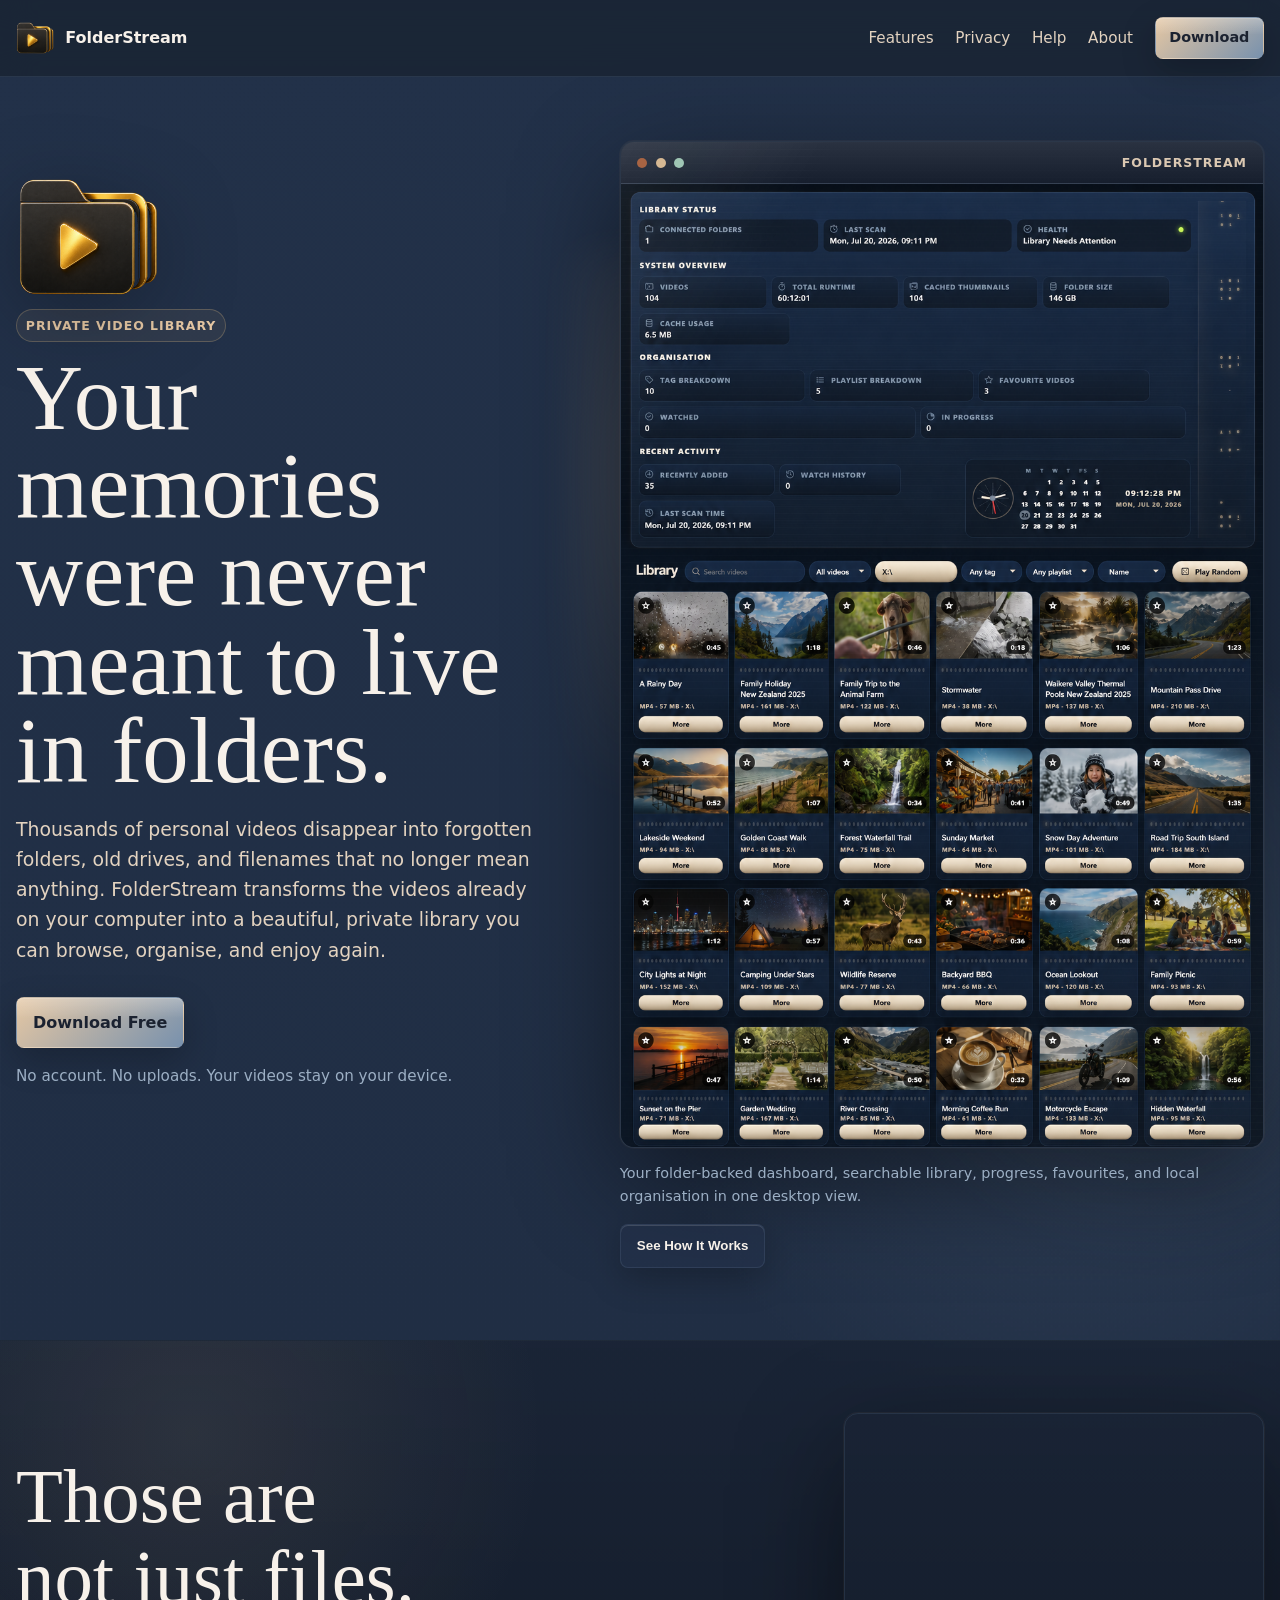
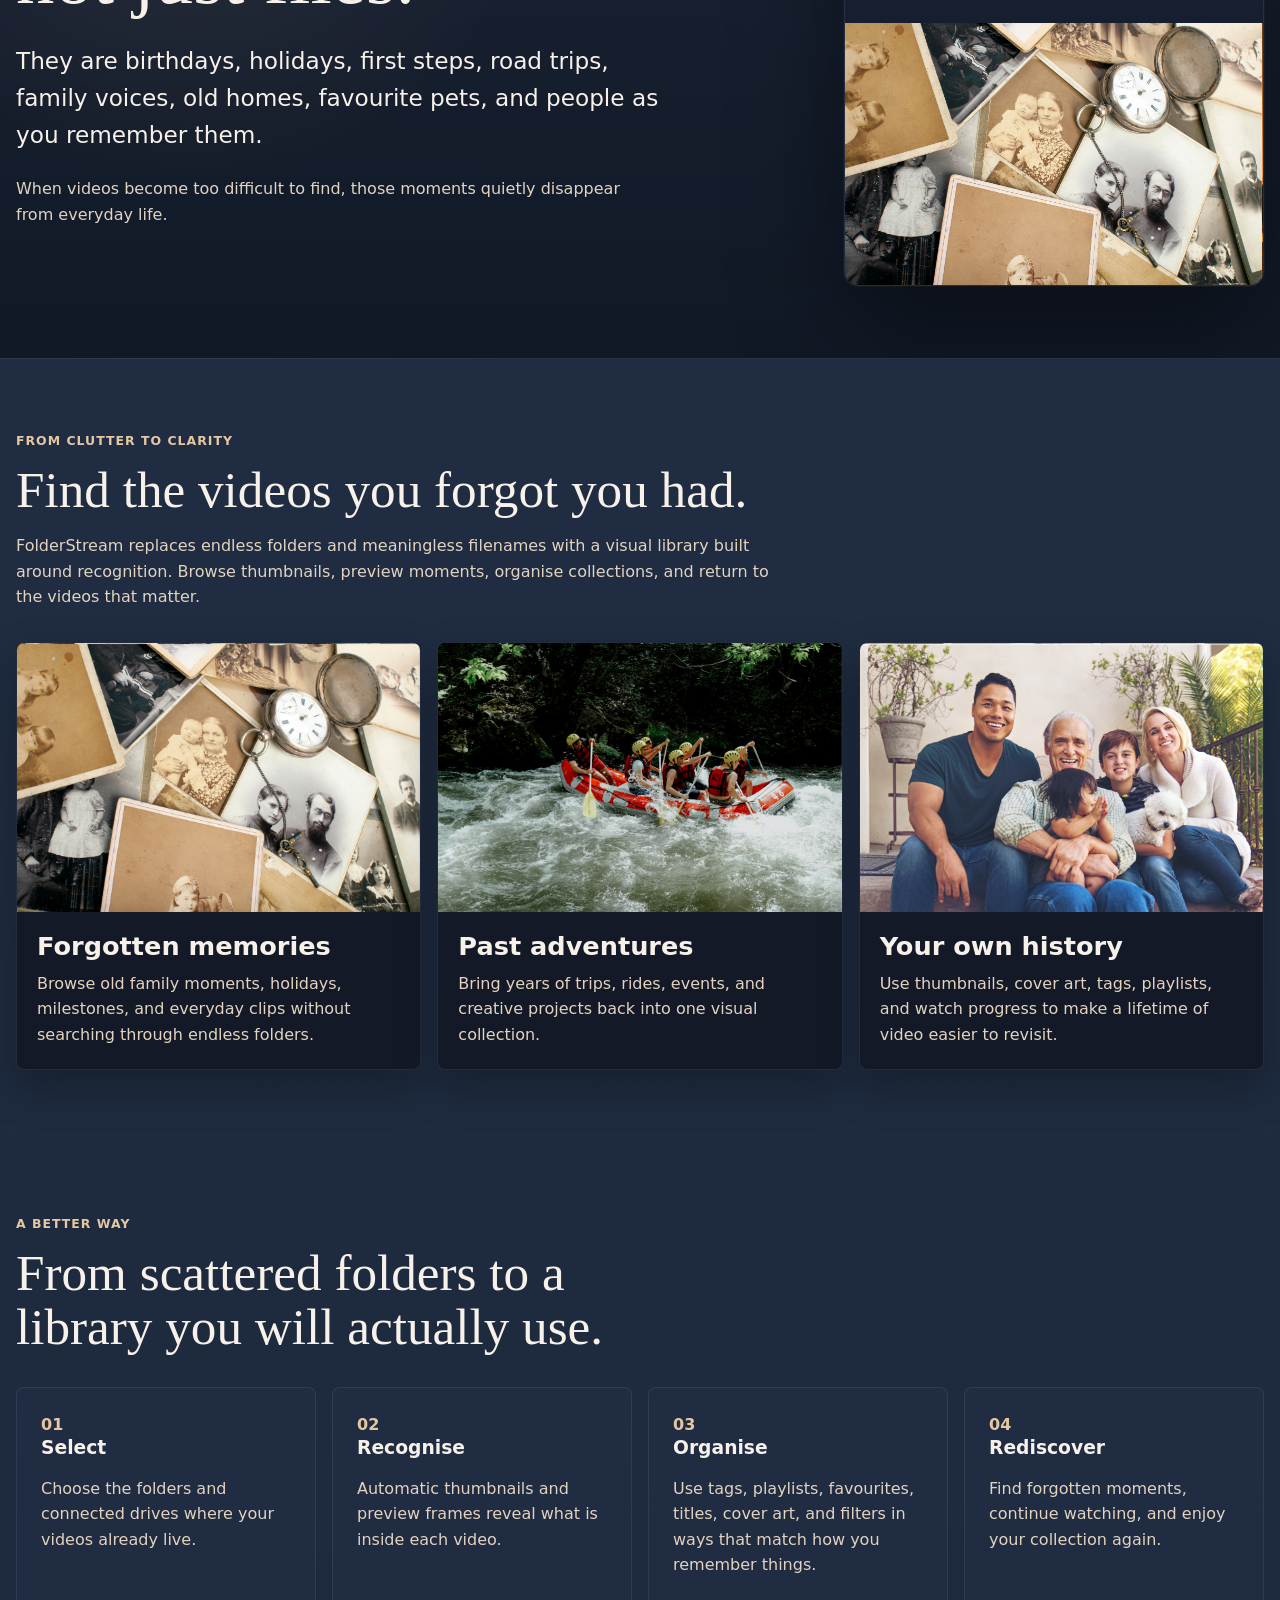
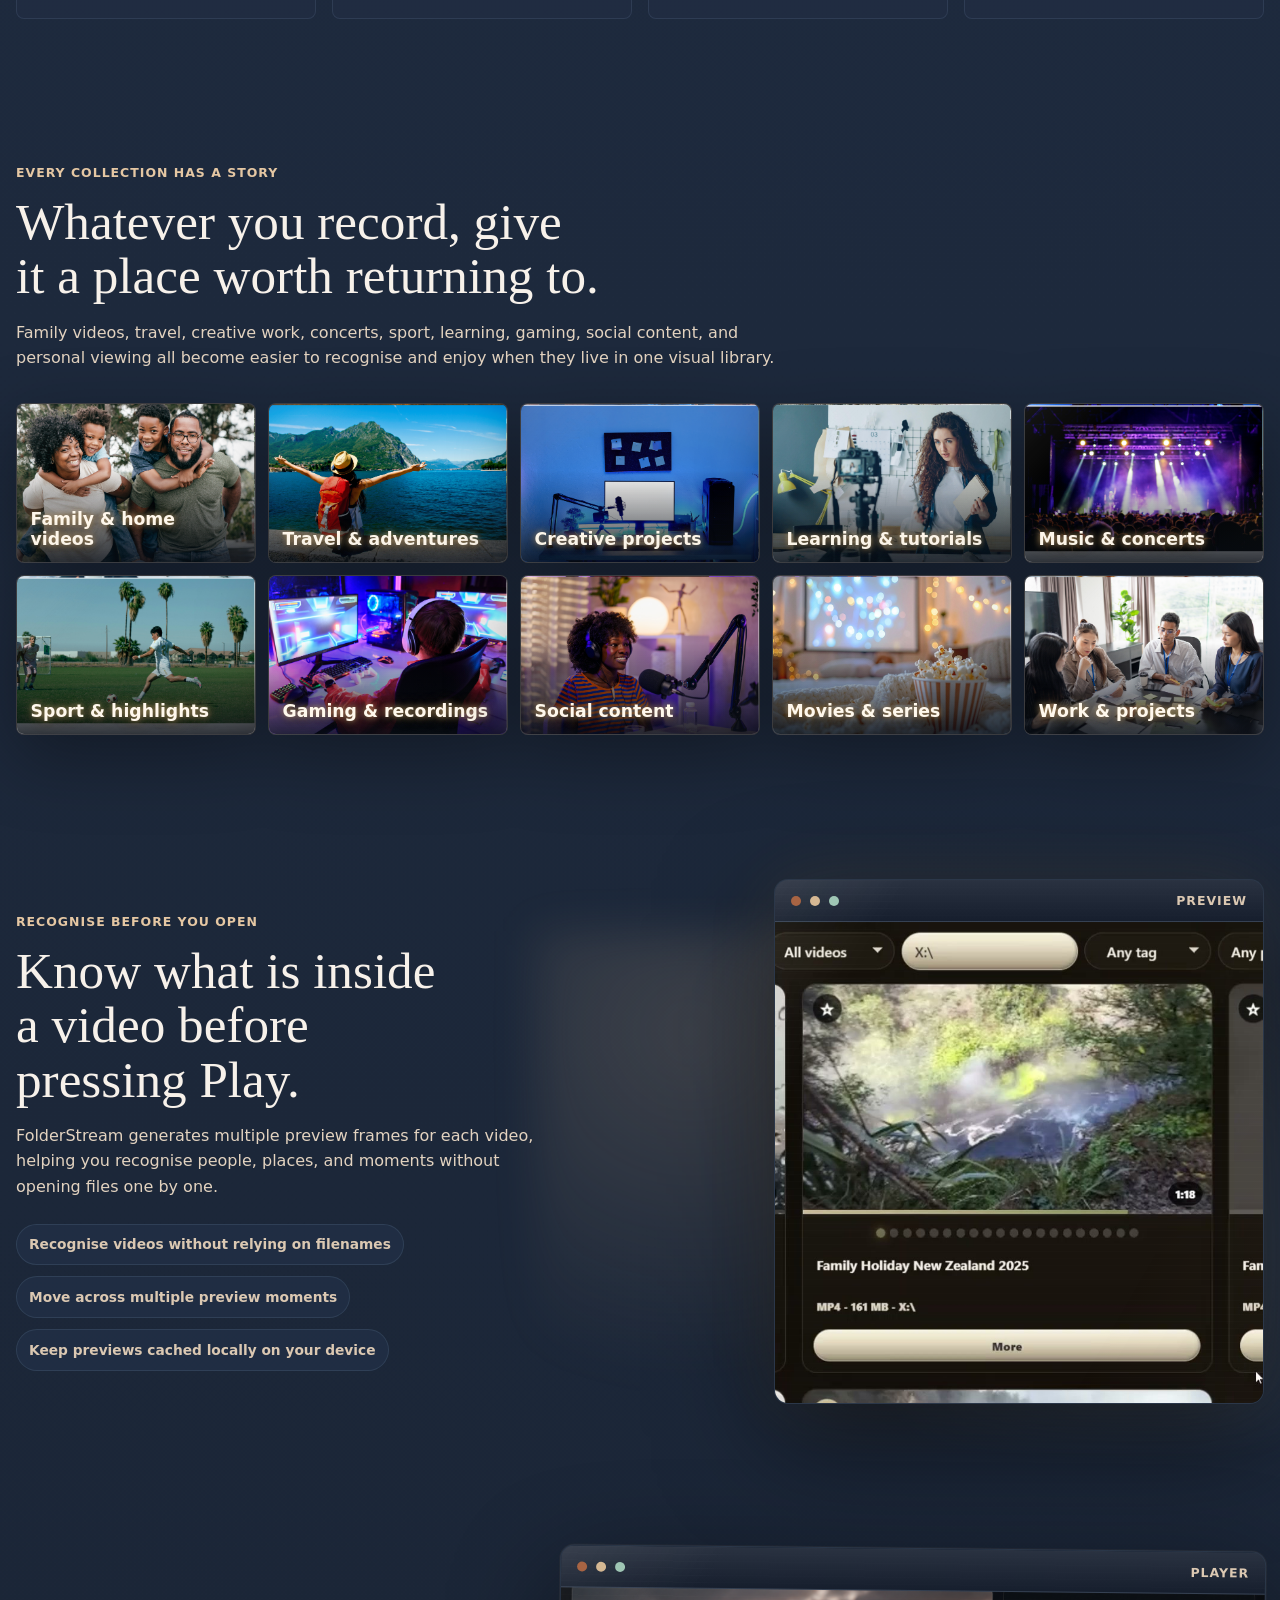
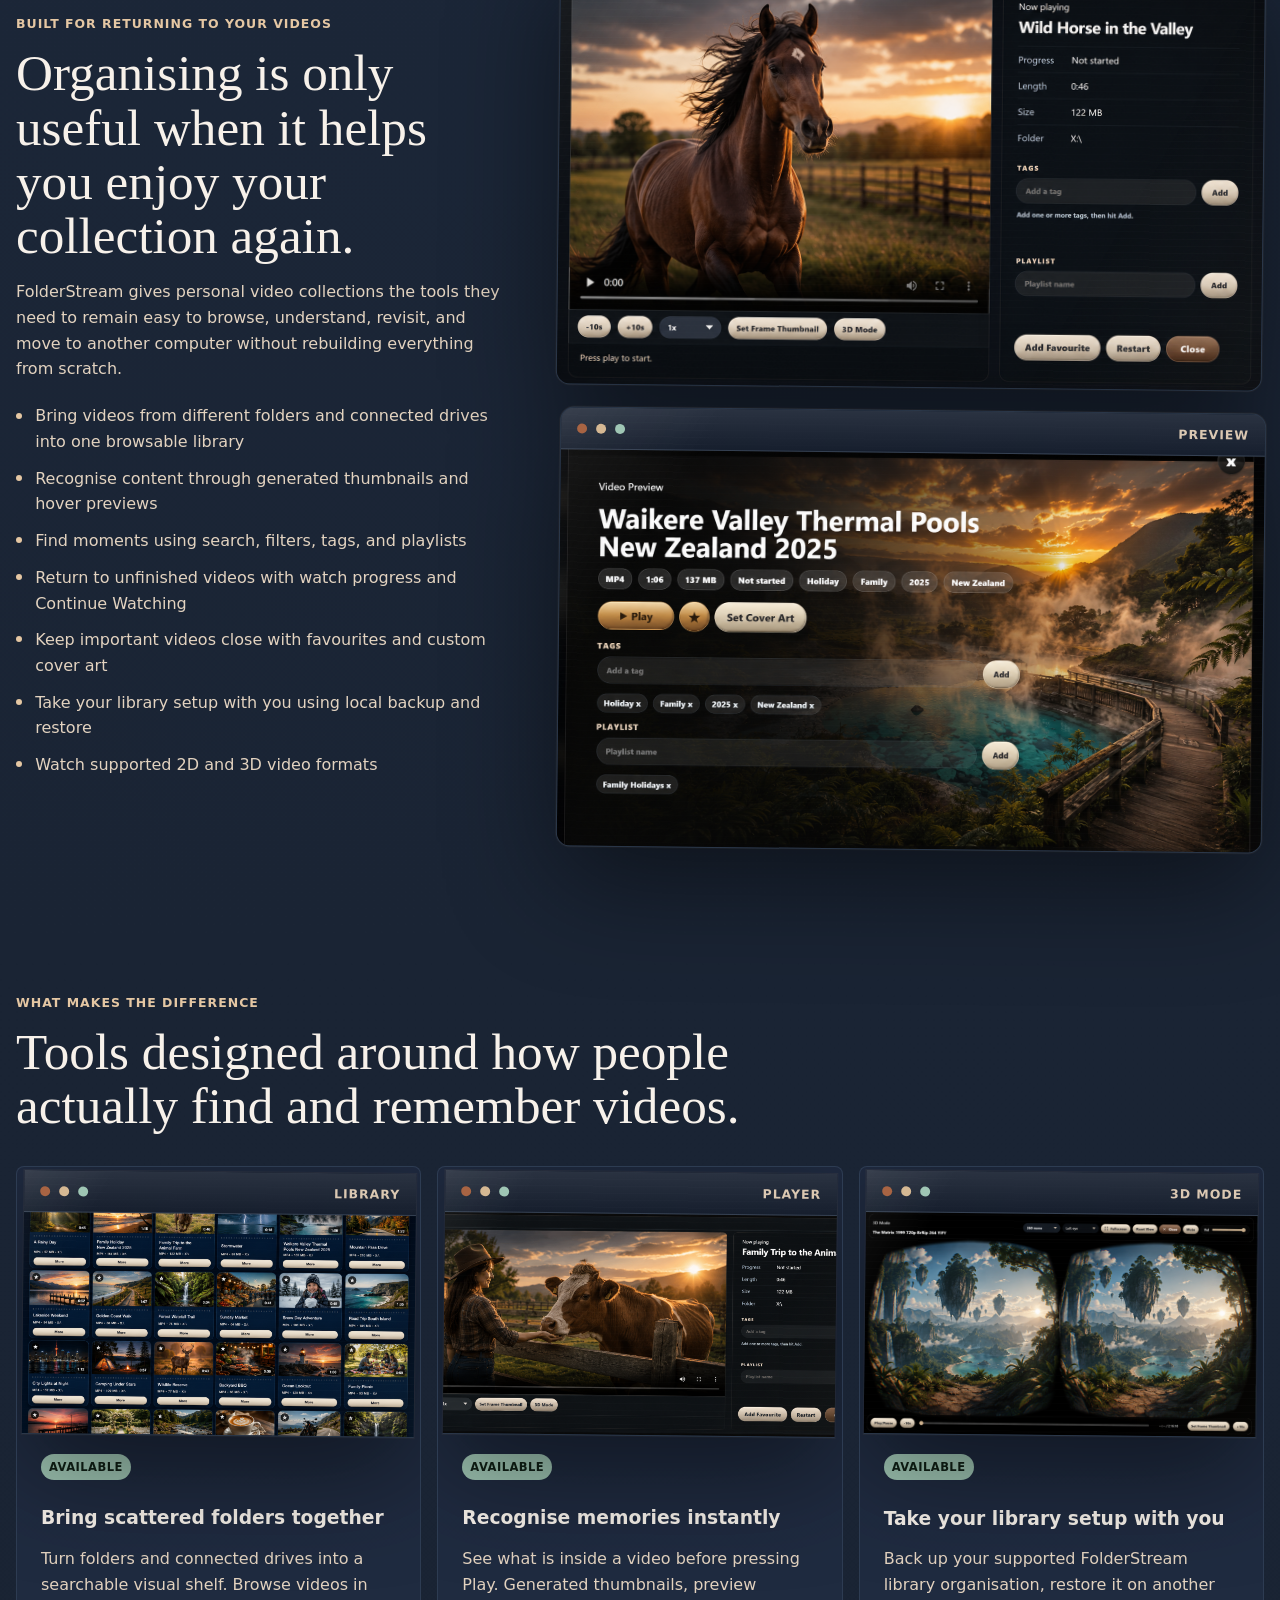
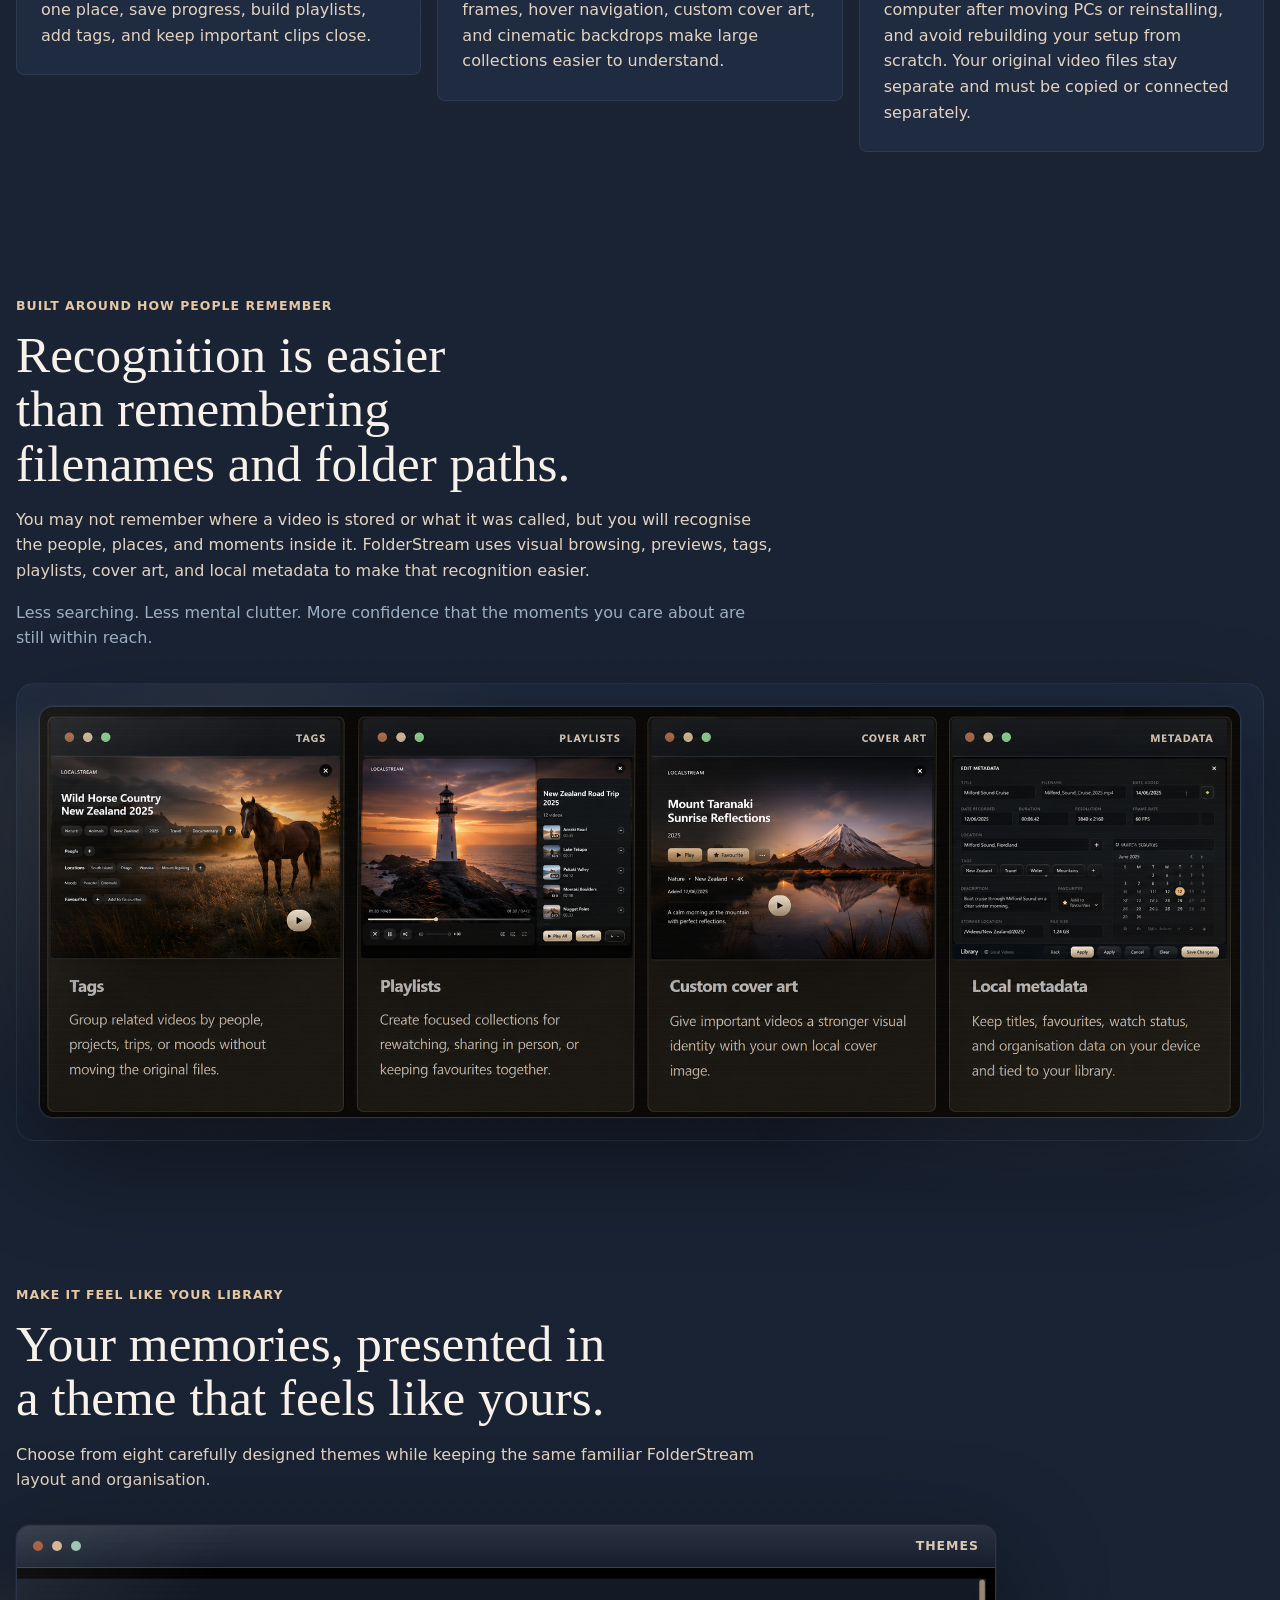
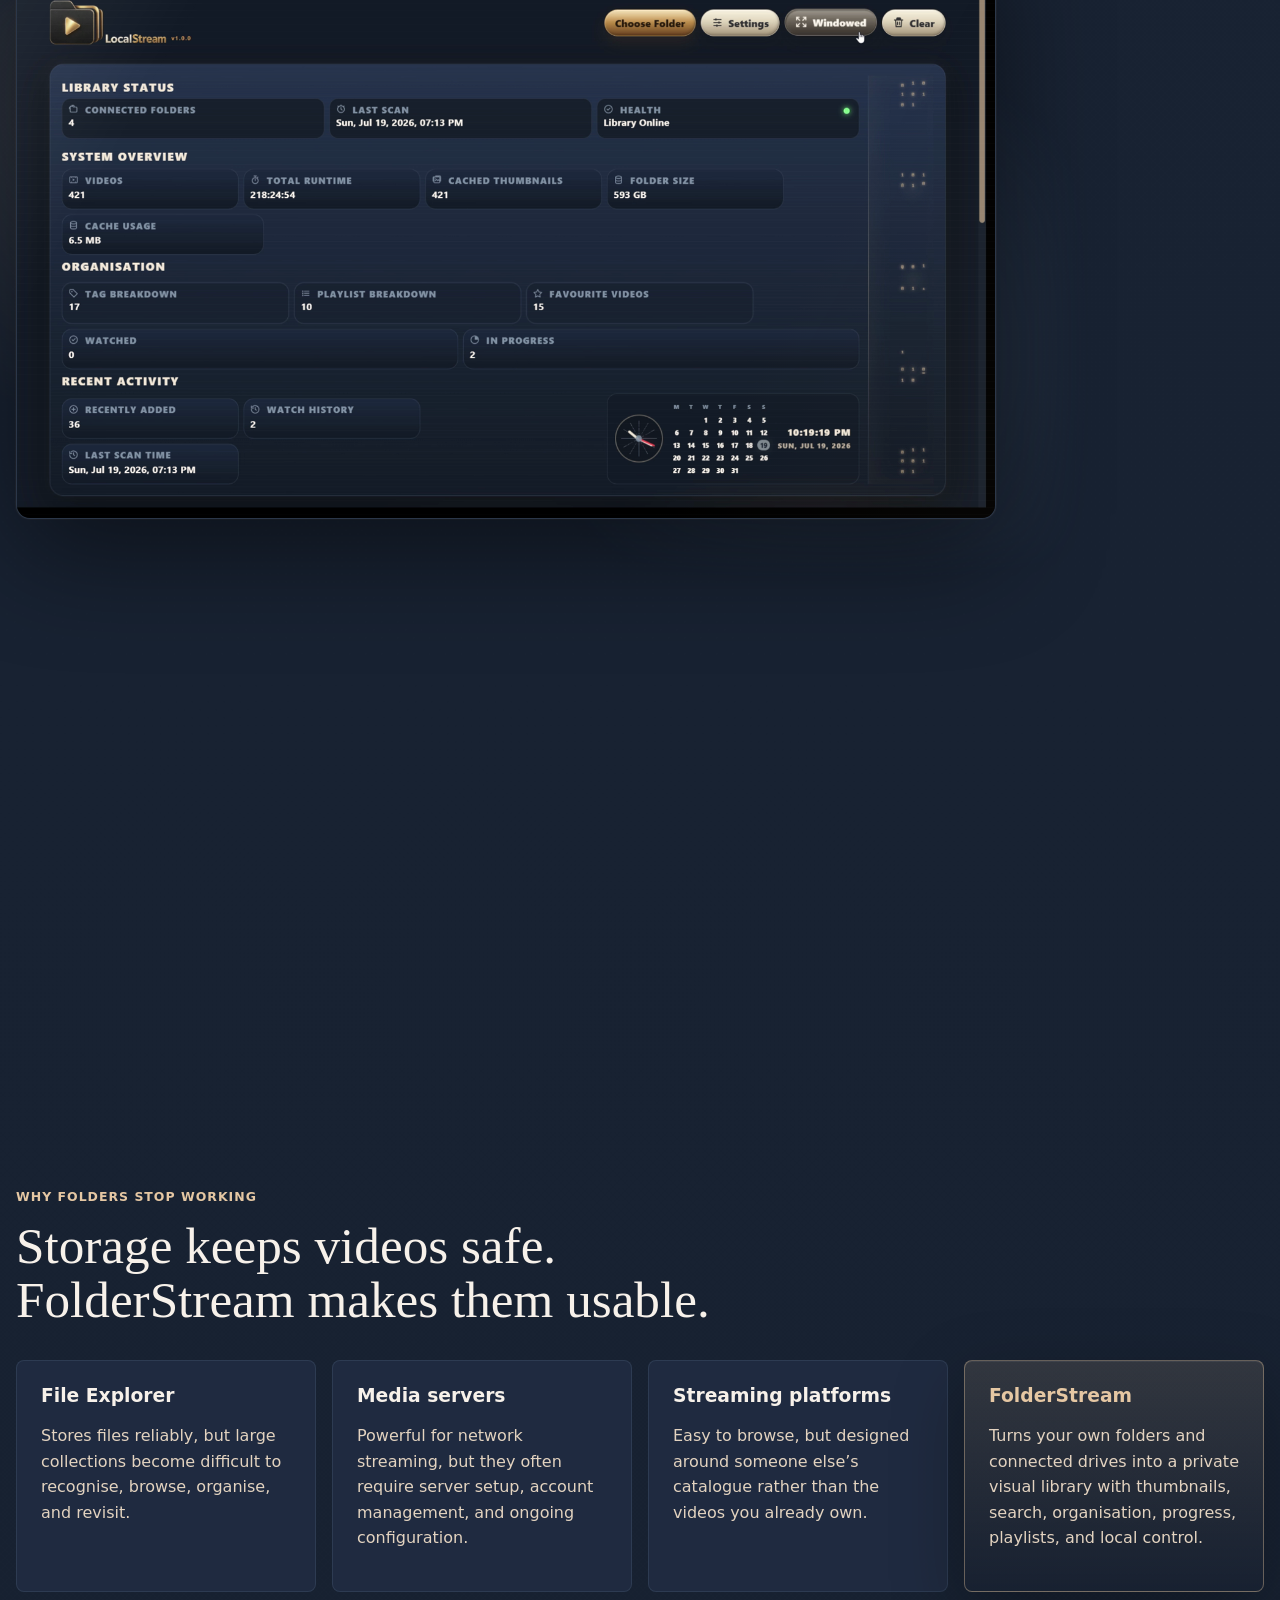
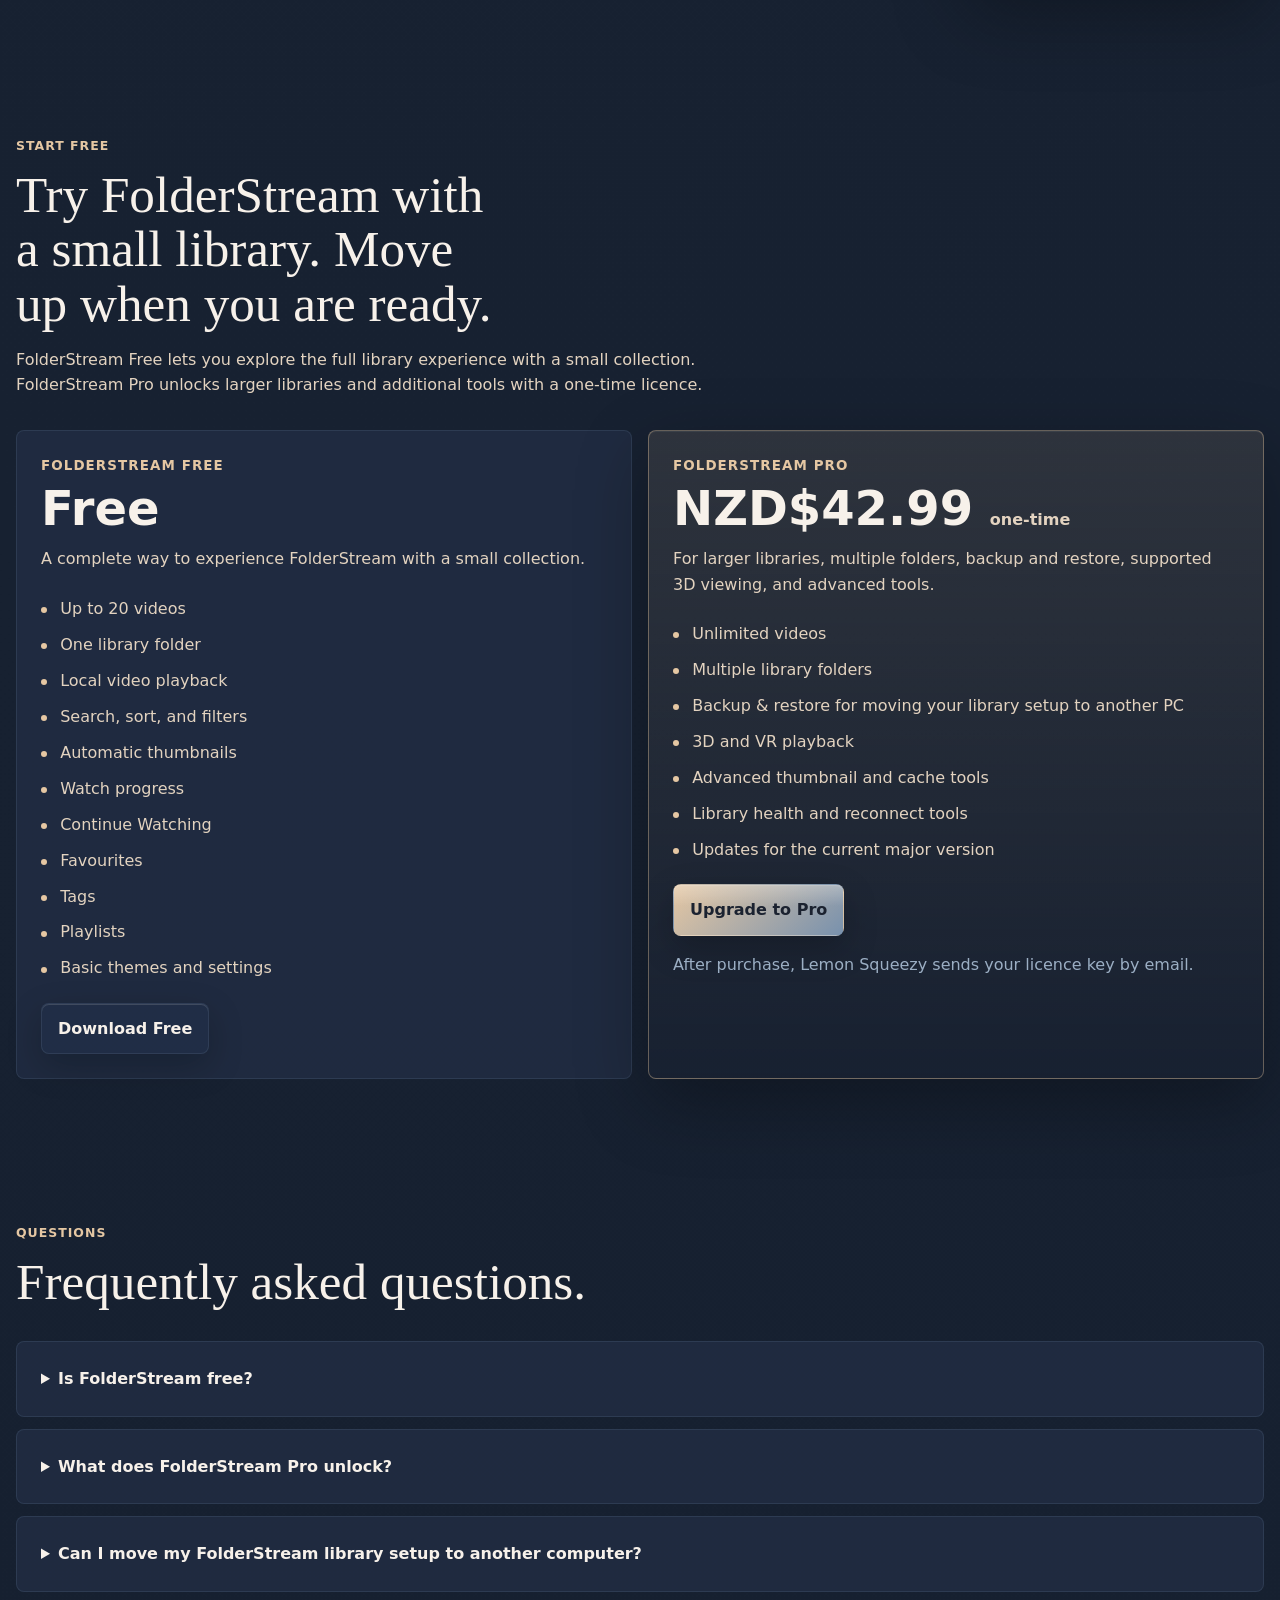
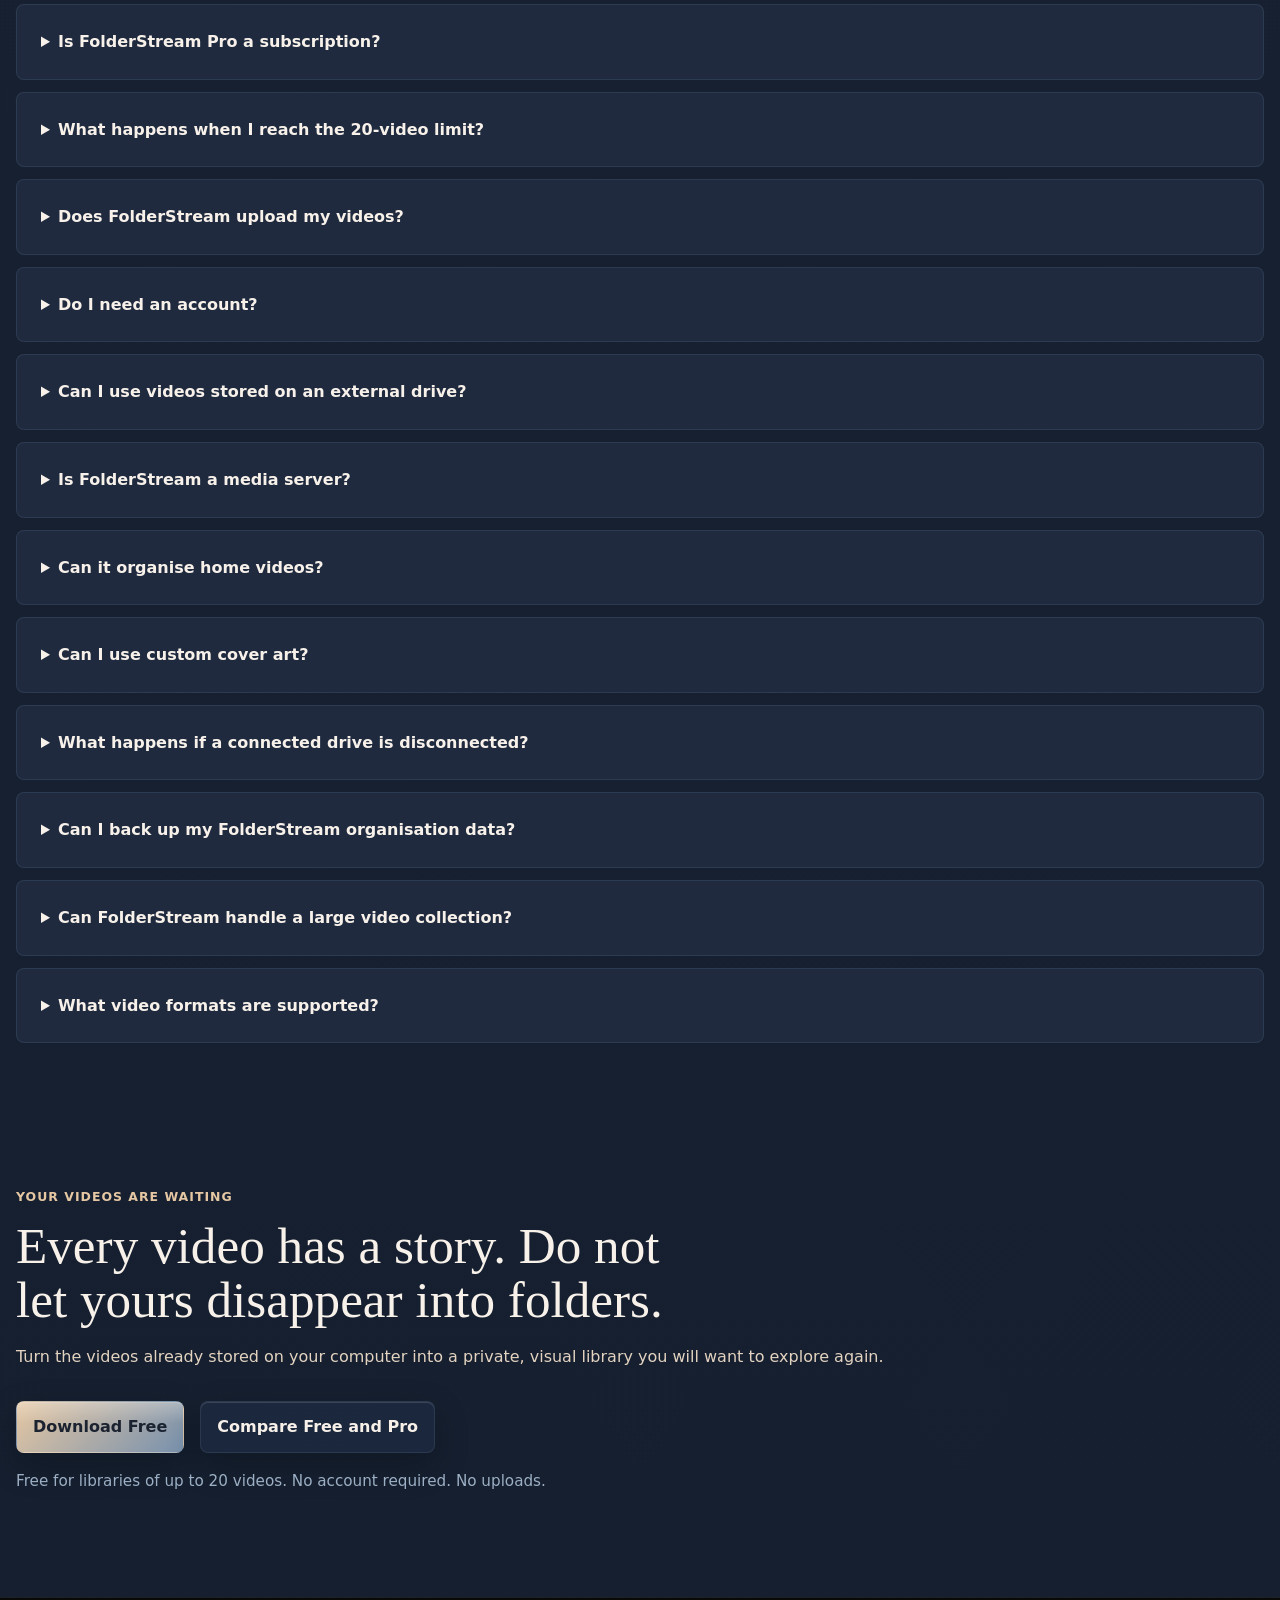
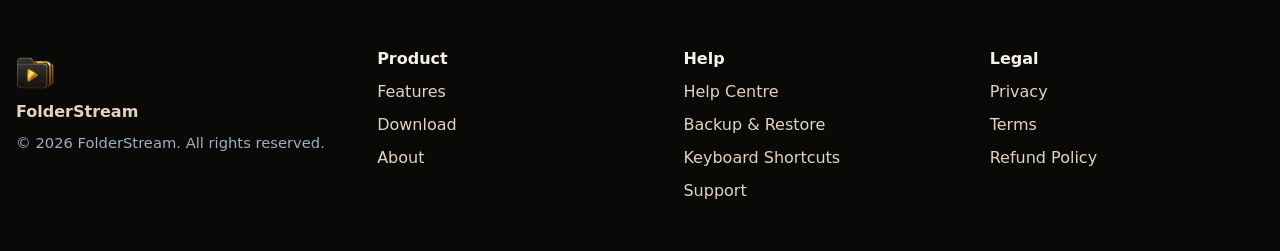
==== commit 6d50cf1e: "Prepare folderstream.co.nz domain cutover" ====
--- a/index.html
+++ b/index.html
@@ -4,17 +4,17 @@
     <meta charset="utf-8">
     <meta name="viewport" content="width=device-width, initial-scale=1">
     <meta name="description" content="Rediscover personal videos buried in folders and old drives. FolderStream turns videos stored on your computer into a private visual library you can browse, organise, and enjoy again.">
-    <link rel="canonical" href="https://www.localstream.co.nz/">
+    <link rel="canonical" href="https://www.folderstream.co.nz/">
     <meta property="og:title" content="Your memories were never meant to live in folders.">
     <meta property="og:description" content="FolderStream transforms scattered personal videos into a private visual library, making forgotten moments easier to find and enjoy again.">
     <meta property="og:type" content="website">
-    <meta property="og:url" content="https://www.localstream.co.nz/">
+    <meta property="og:url" content="https://www.folderstream.co.nz/">
     <meta property="og:site_name" content="FolderStream">
-    <meta property="og:image" content="https://www.localstream.co.nz/assets/img/screenshots/localstream-library-showcase.png">
+    <meta property="og:image" content="https://www.folderstream.co.nz/assets/img/screenshots/localstream-library-showcase.png">
     <meta name="twitter:card" content="summary_large_image">
     <meta name="twitter:title" content="Your memories were never meant to live in folders.">
     <meta name="twitter:description" content="FolderStream transforms scattered personal videos into a private visual library, making forgotten moments easier to find and enjoy again.">
-    <meta name="twitter:image" content="https://www.localstream.co.nz/assets/img/screenshots/localstream-library-showcase.png">
+    <meta name="twitter:image" content="https://www.folderstream.co.nz/assets/img/screenshots/localstream-library-showcase.png">
     <title>FolderStream | Rediscover Your Private Video Library</title>
     <link rel="icon" href="assets/img/localstream-icon.png">
     <link rel="stylesheet" href="assets/css/styles.css?v=20260830c">
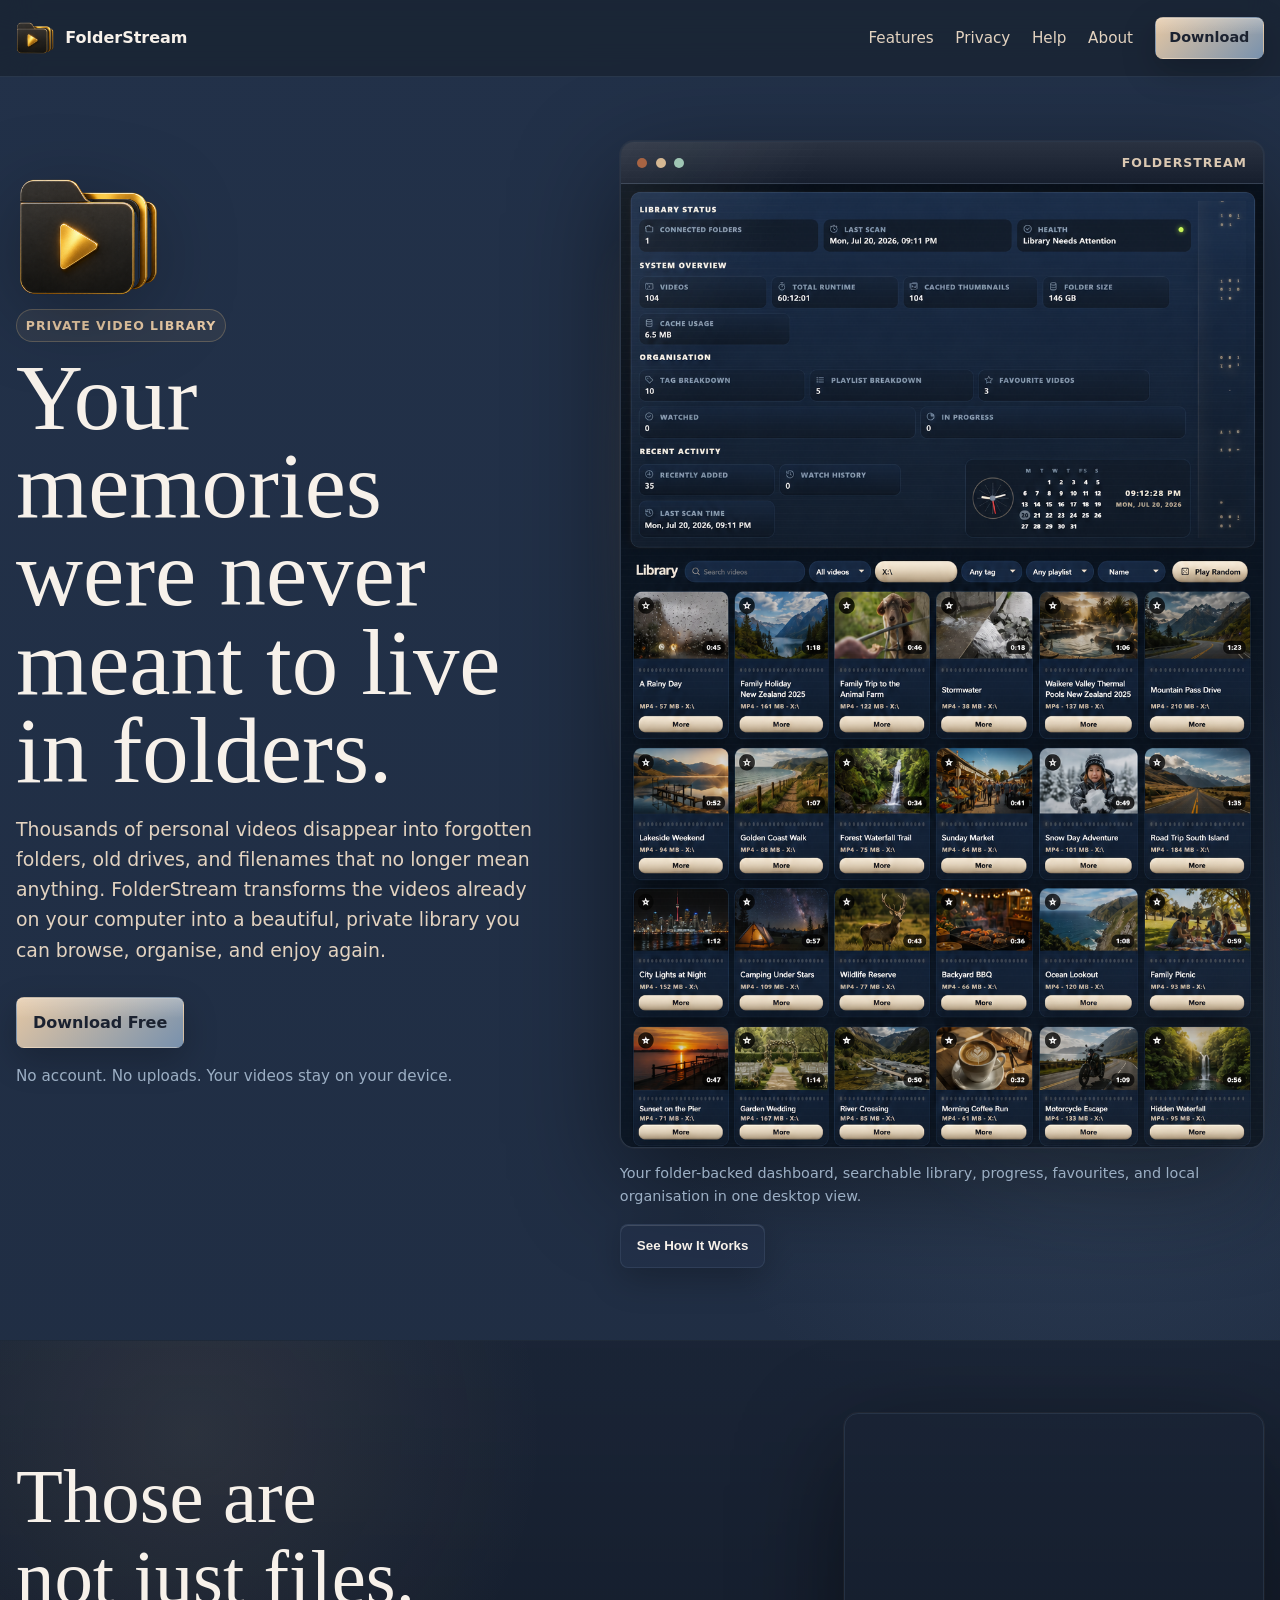
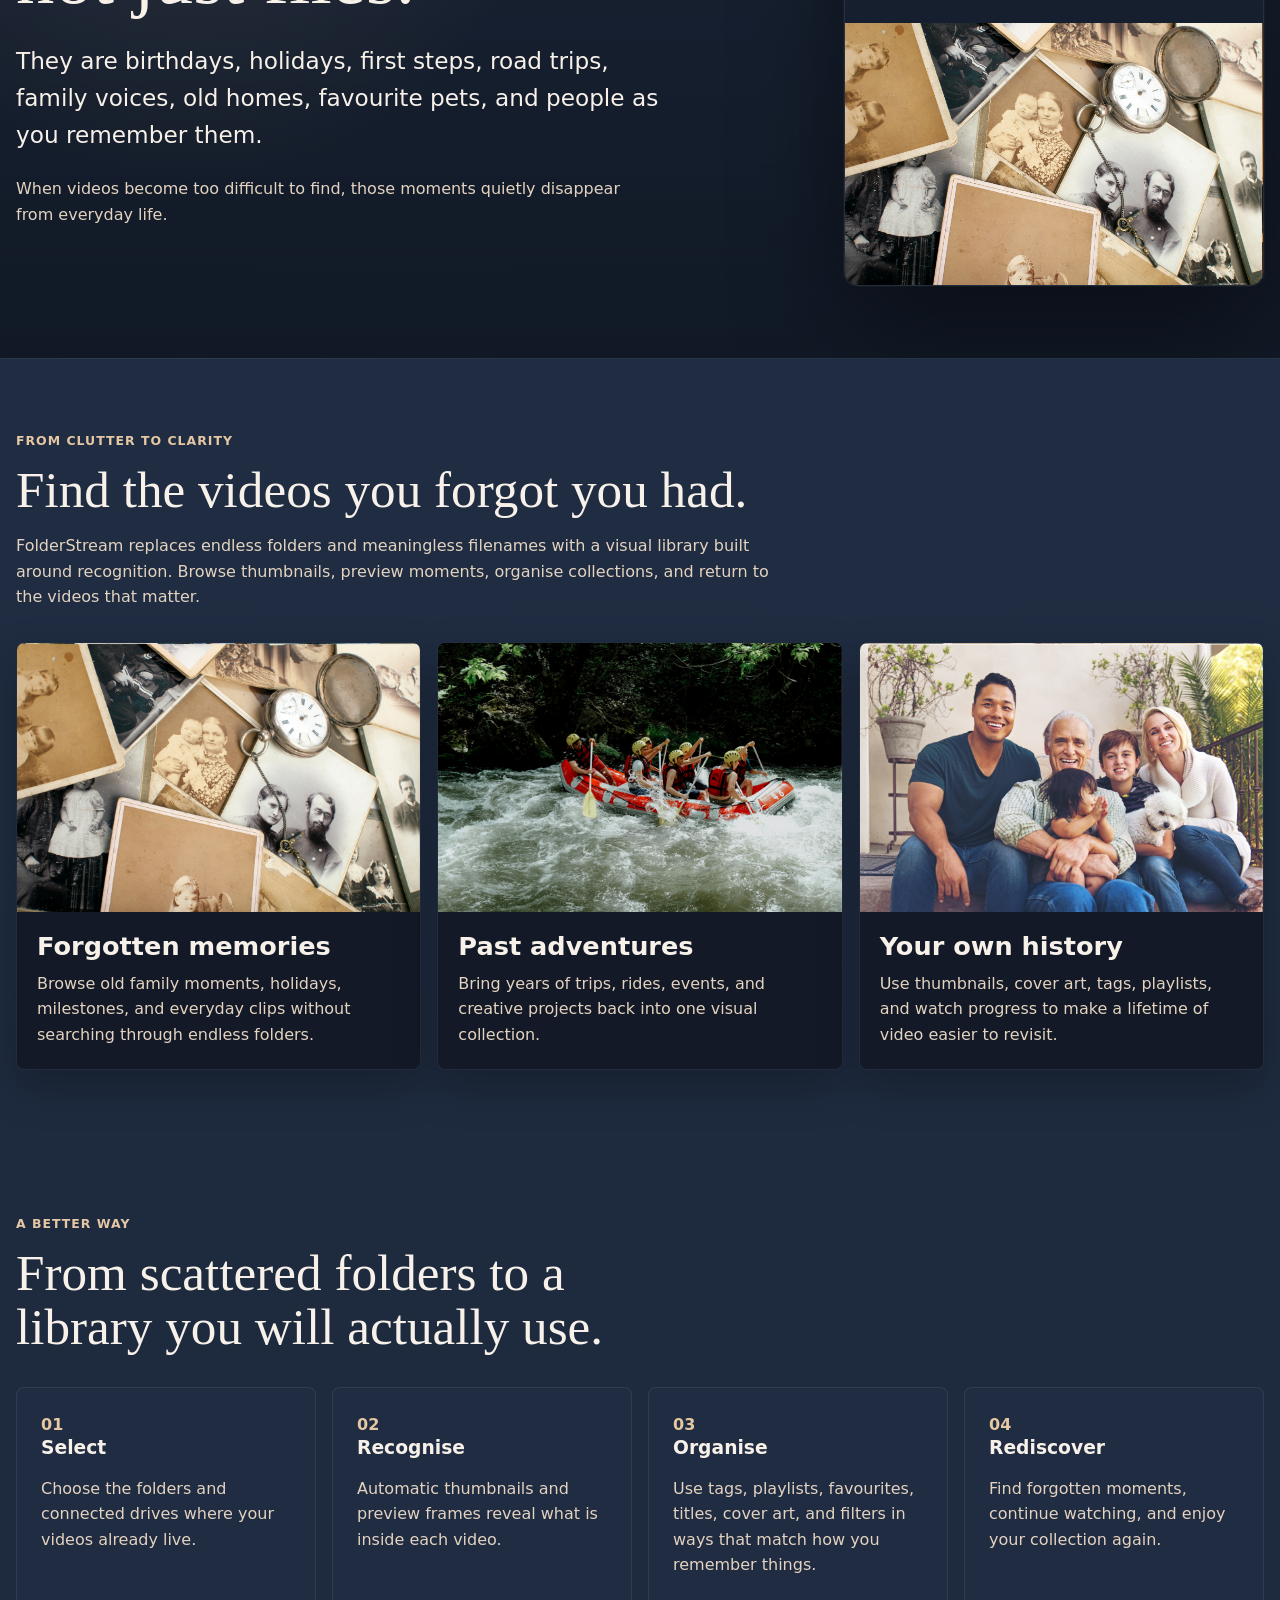
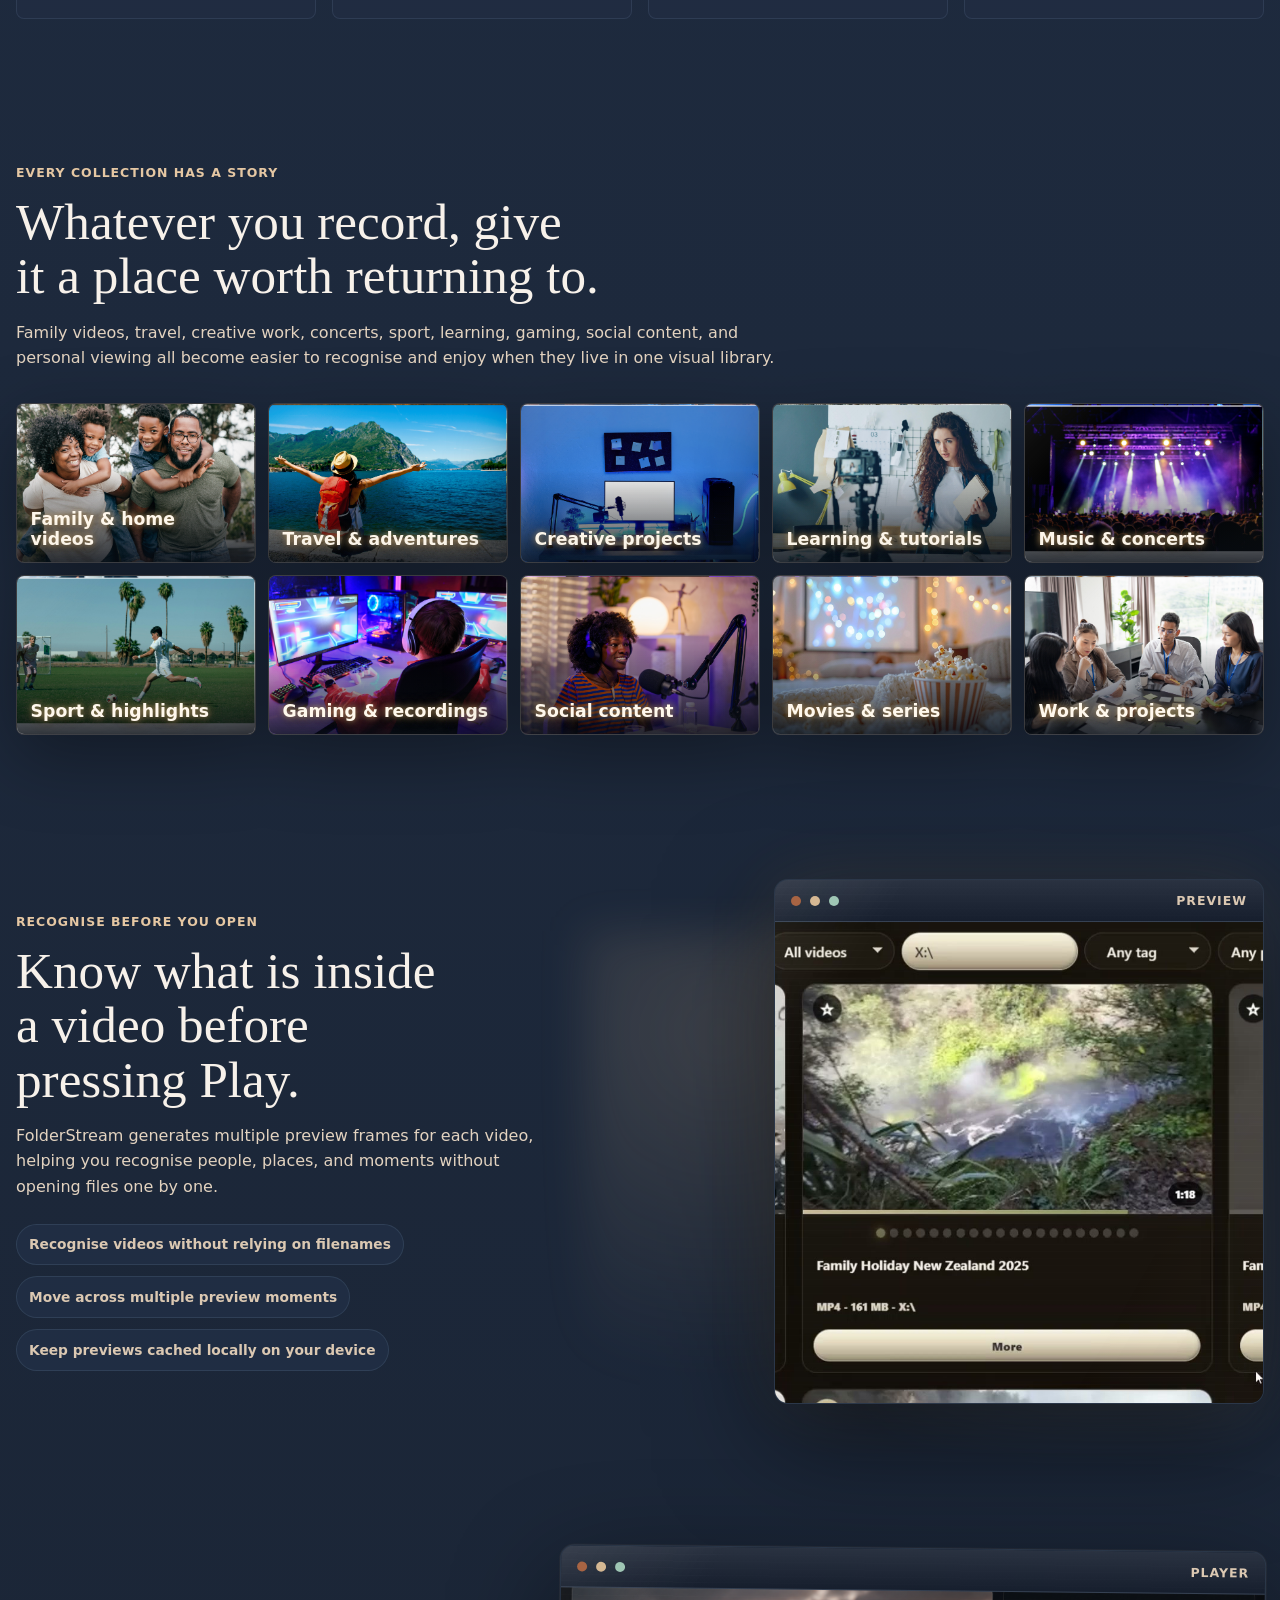
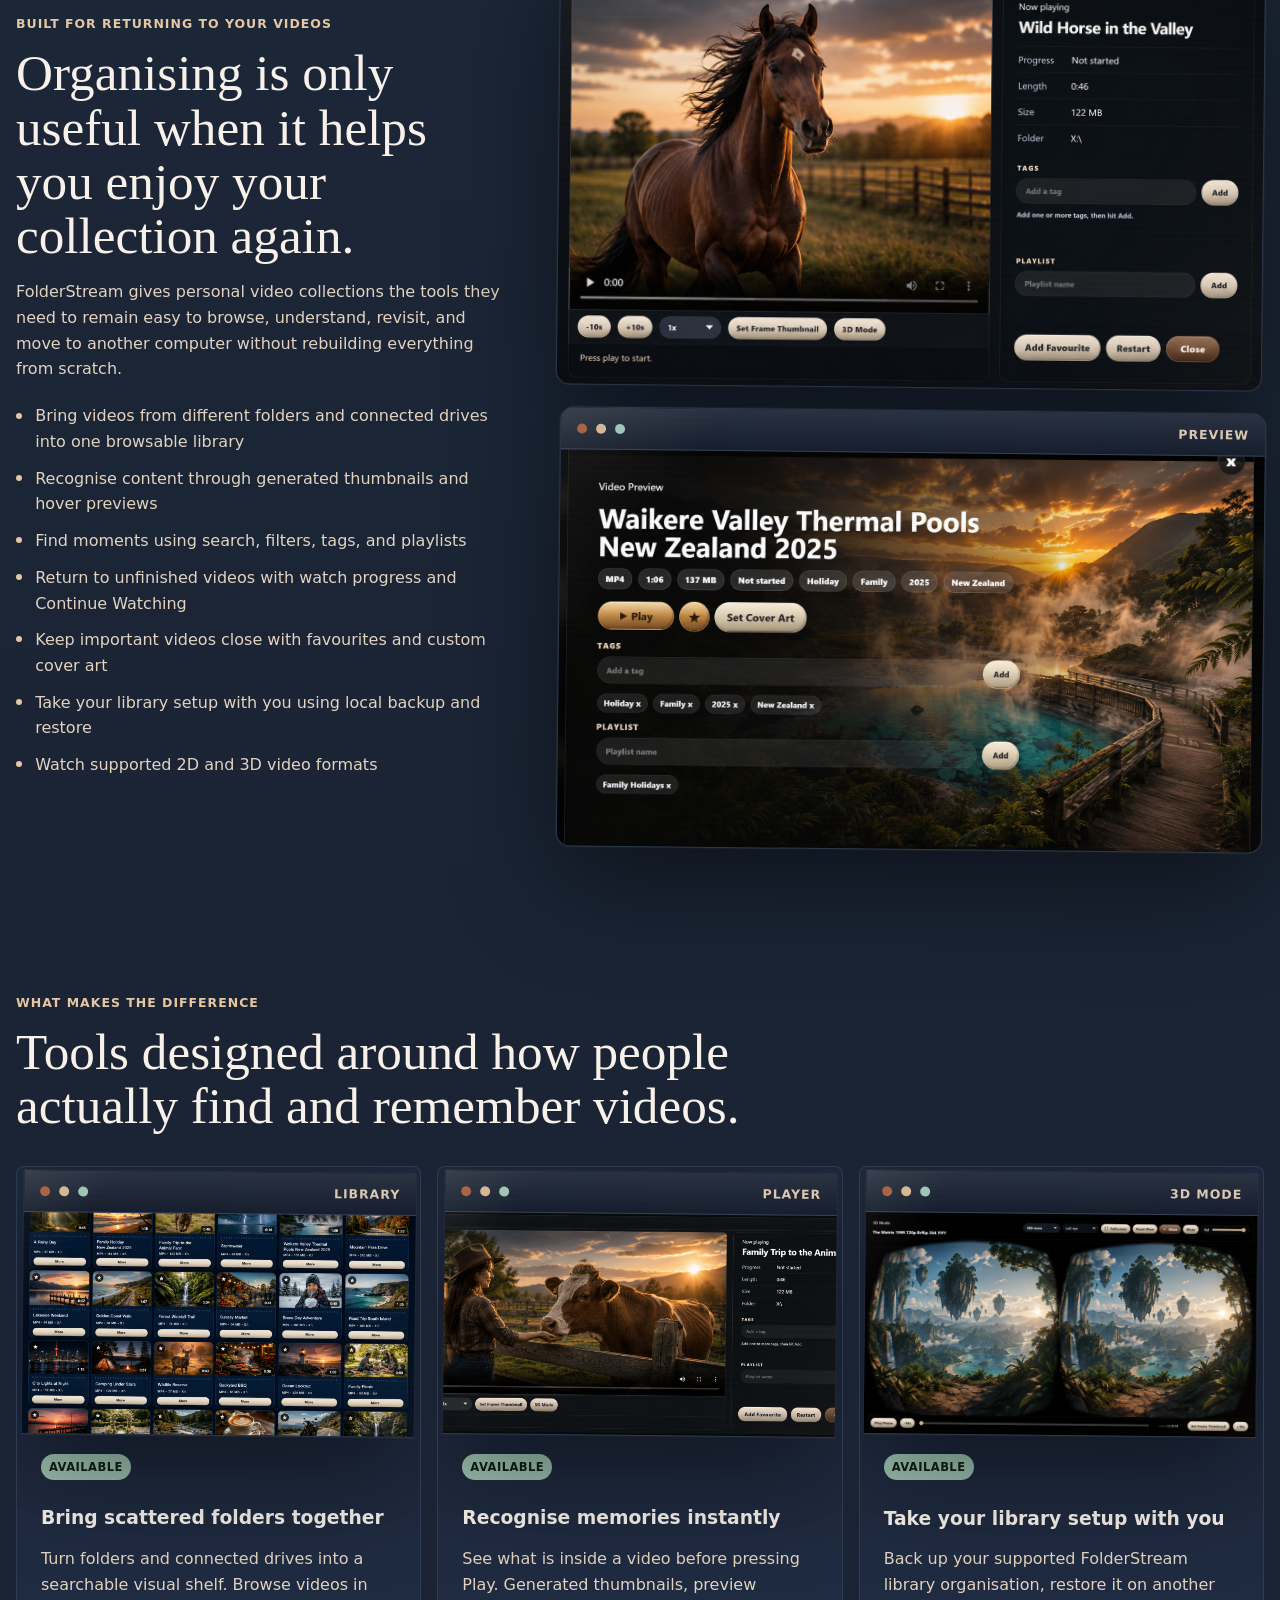
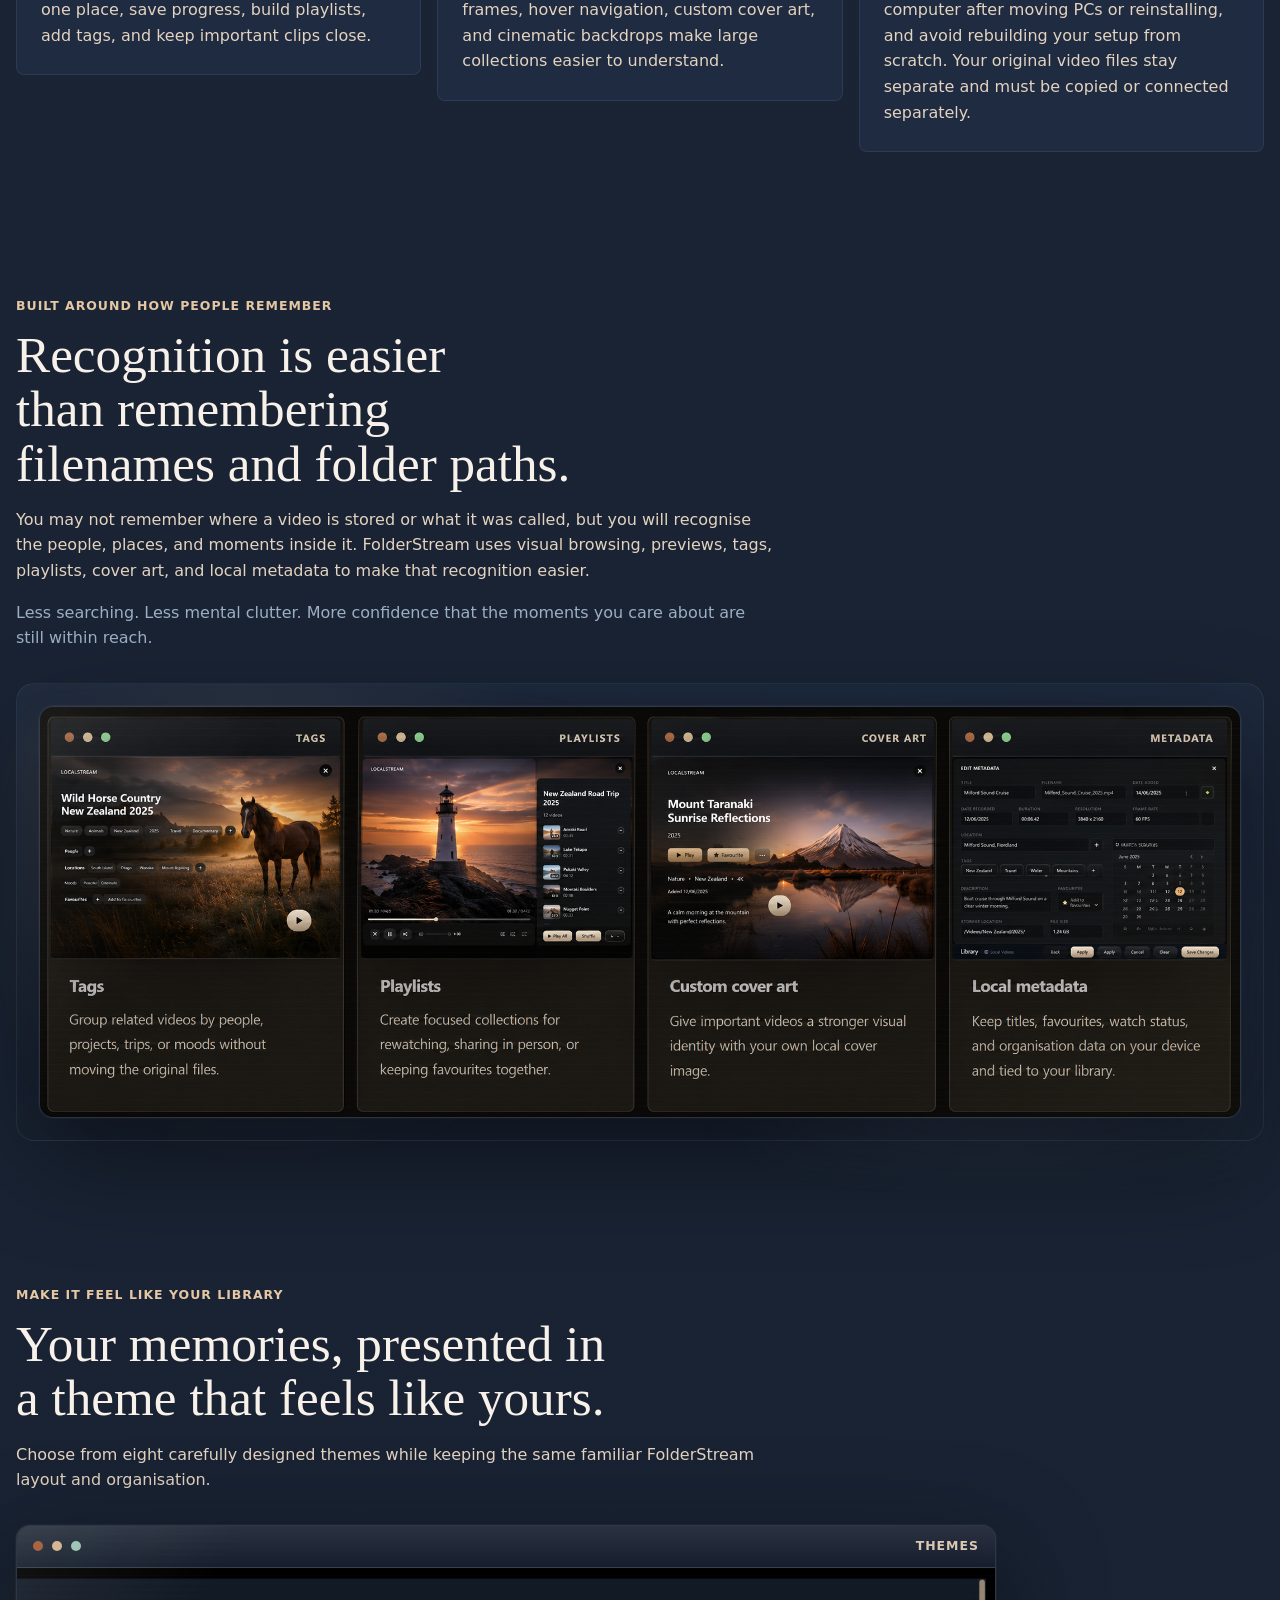
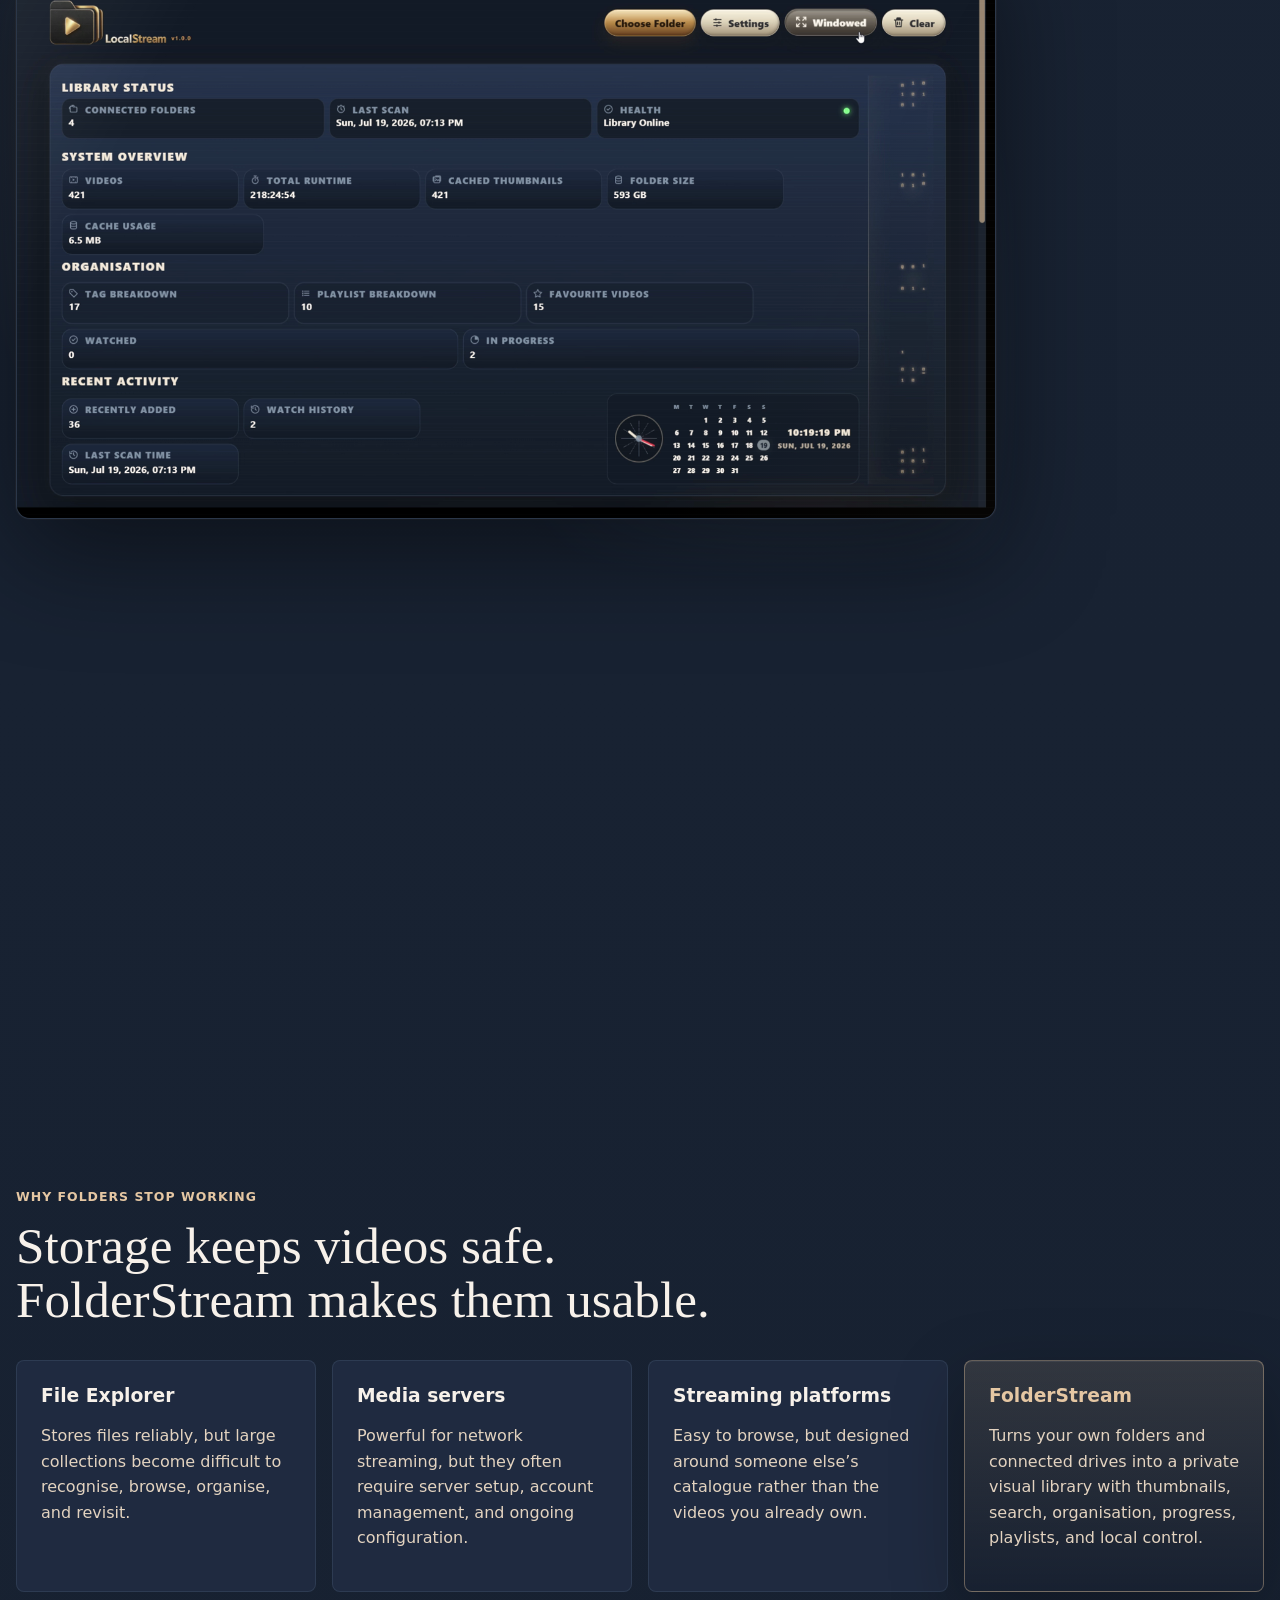
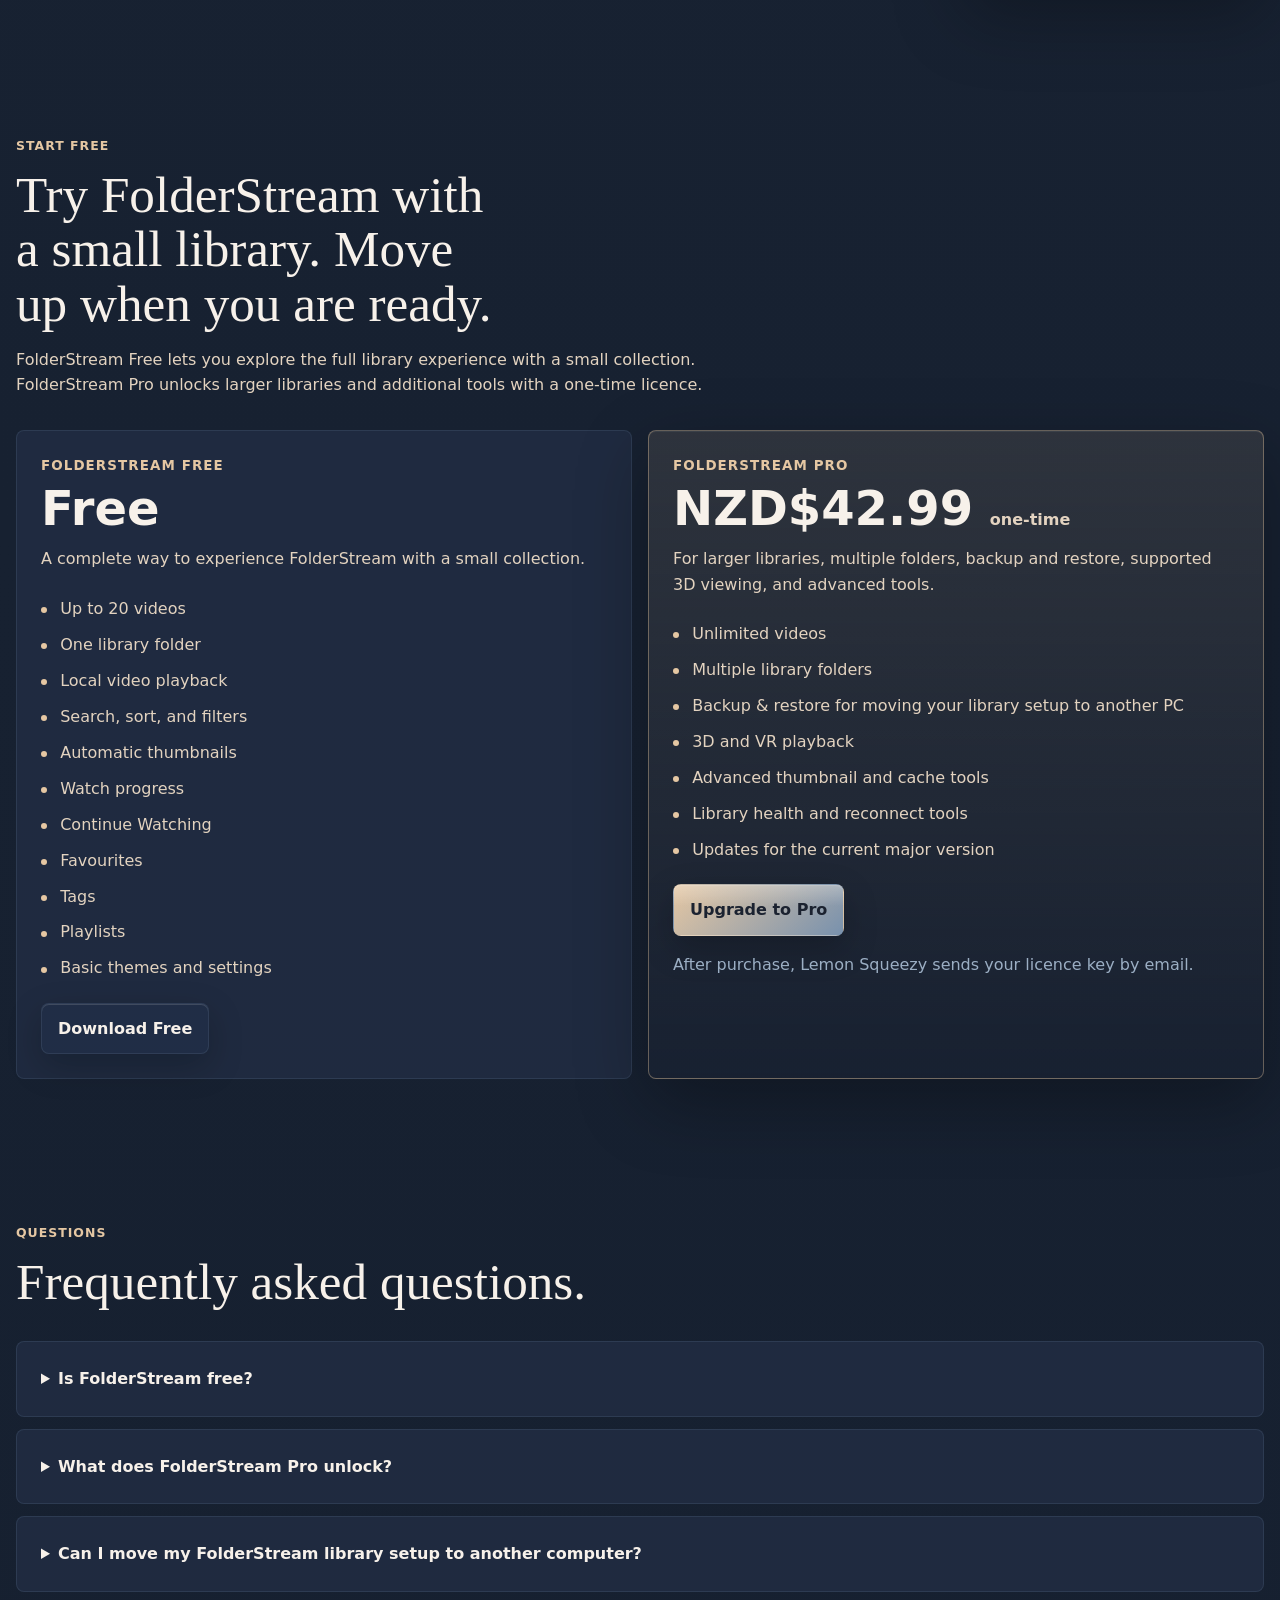
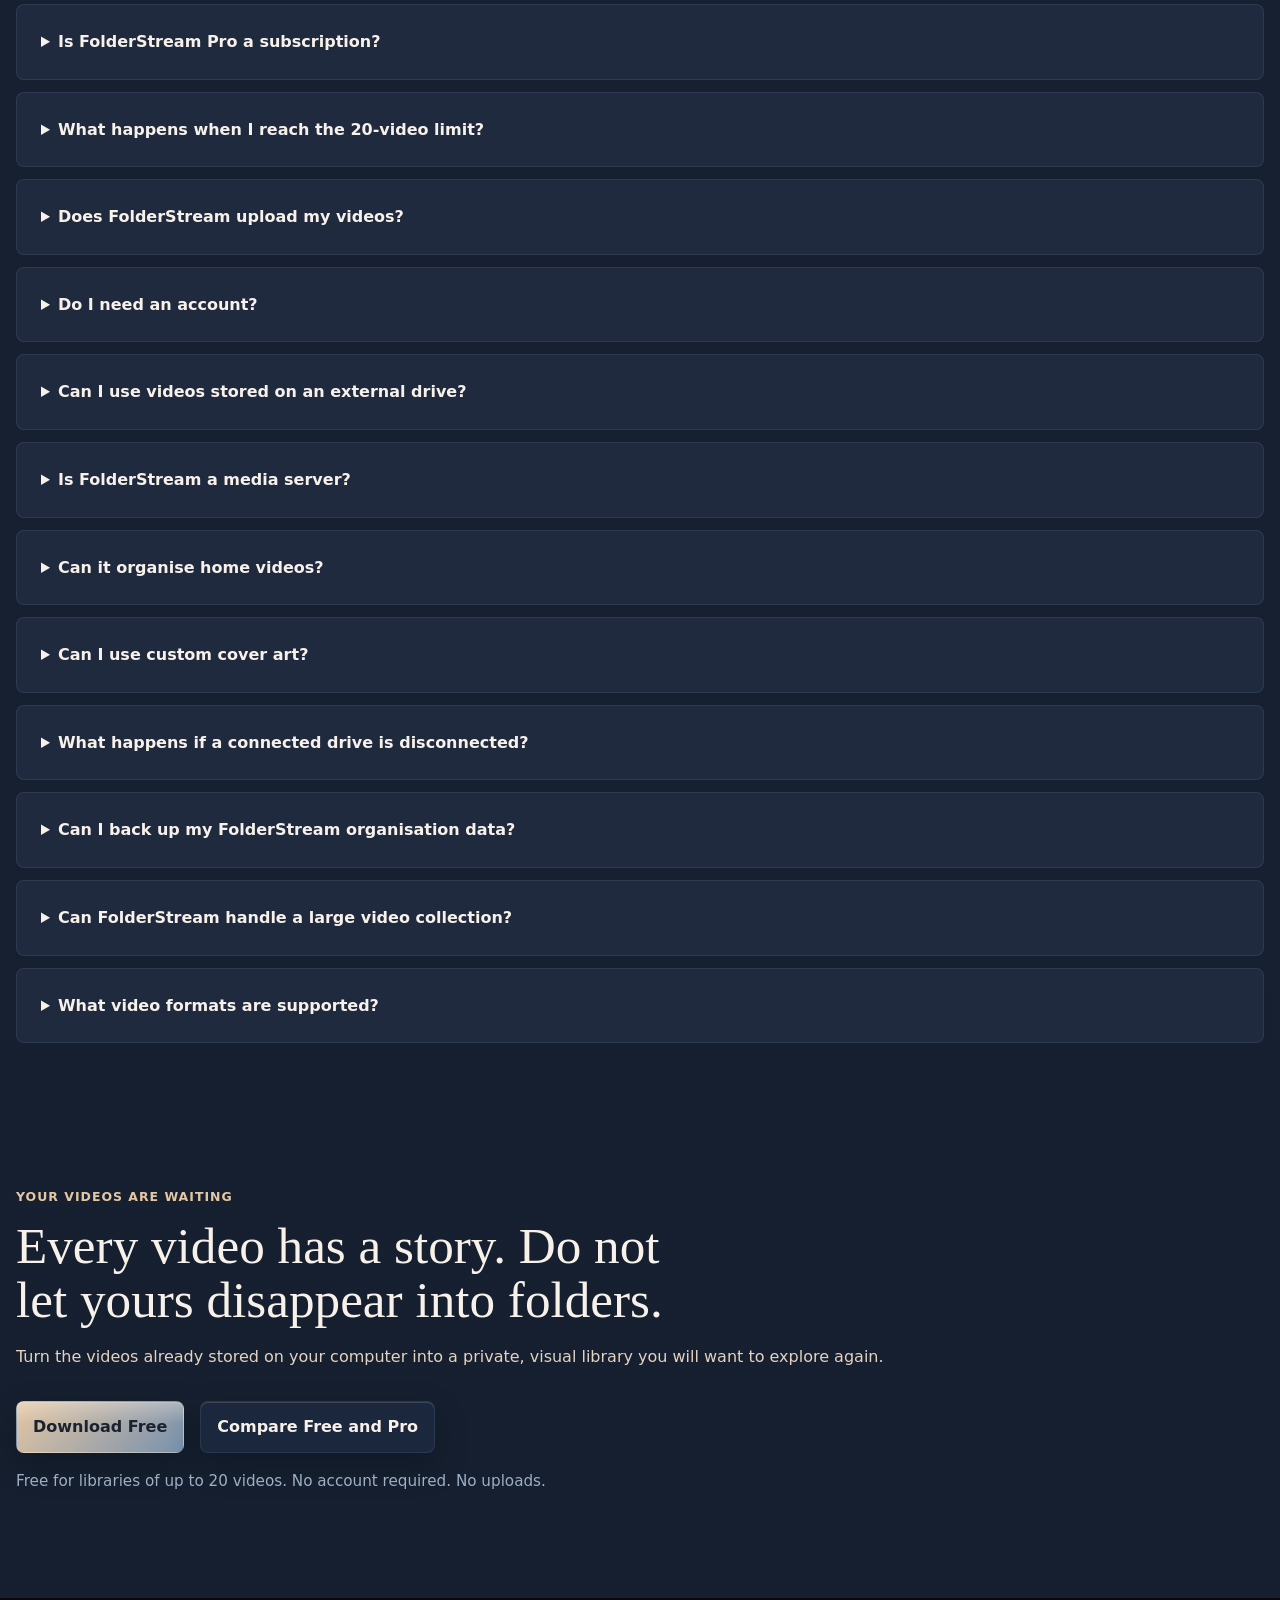
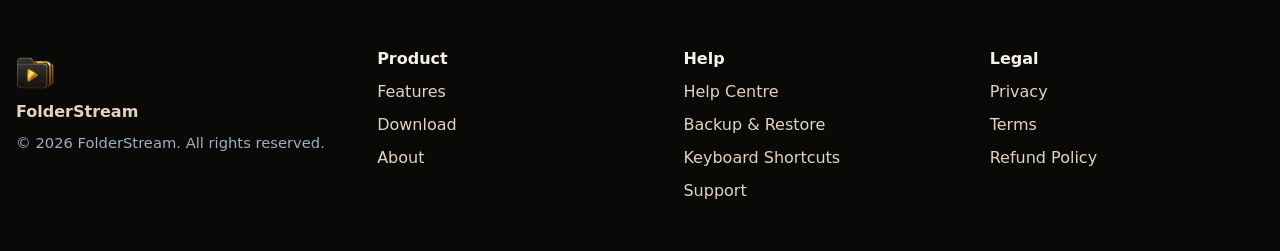
==== commit 519439d0: "Connect FolderStream domain and Windows release" ====
--- a/index.html
+++ b/index.html
@@ -17,7 +17,7 @@
     <meta name="twitter:image" content="https://www.folderstream.co.nz/assets/img/screenshots/localstream-library-showcase.png">
     <title>FolderStream | Rediscover Your Private Video Library</title>
     <link rel="icon" href="assets/img/localstream-icon.png">
-    <link rel="stylesheet" href="assets/css/styles.css?v=20260830c">
+    <link rel="stylesheet" href="assets/css/styles.css?v=20260901b">
     <script type="application/ld+json">{"@context":"https://schema.org","@type":"SoftwareApplication","name":"FolderStream","applicationCategory":"MultimediaApplication","operatingSystem":"Windows","description":"FolderStream is a Windows desktop video organiser that turns personal videos stored across folders and connected drives into a private visual library you can browse, organise, and enjoy again."}</script>
     <script defer src="https://cloud.umami.is/script.js" data-website-id="c9979d7a-4e05-4978-8a99-ae5c1a1e30e5"></script>
   <style id="editorial-type-polish">
--- a/assets/css/styles.css
+++ b/assets/css/styles.css
@@ -285,7 +285,7 @@
 
 .shot-glow {
   position: absolute;
-  inset: 10% -7% -6%;
+  inset: 10% 0 -6%;
   background:
     radial-gradient(circle at 20% 20%, rgba(213, 184, 147, 0.18), transparent 22rem),
     radial-gradient(circle at 80% 65%, rgba(97, 120, 145, 0.2), transparent 20rem);
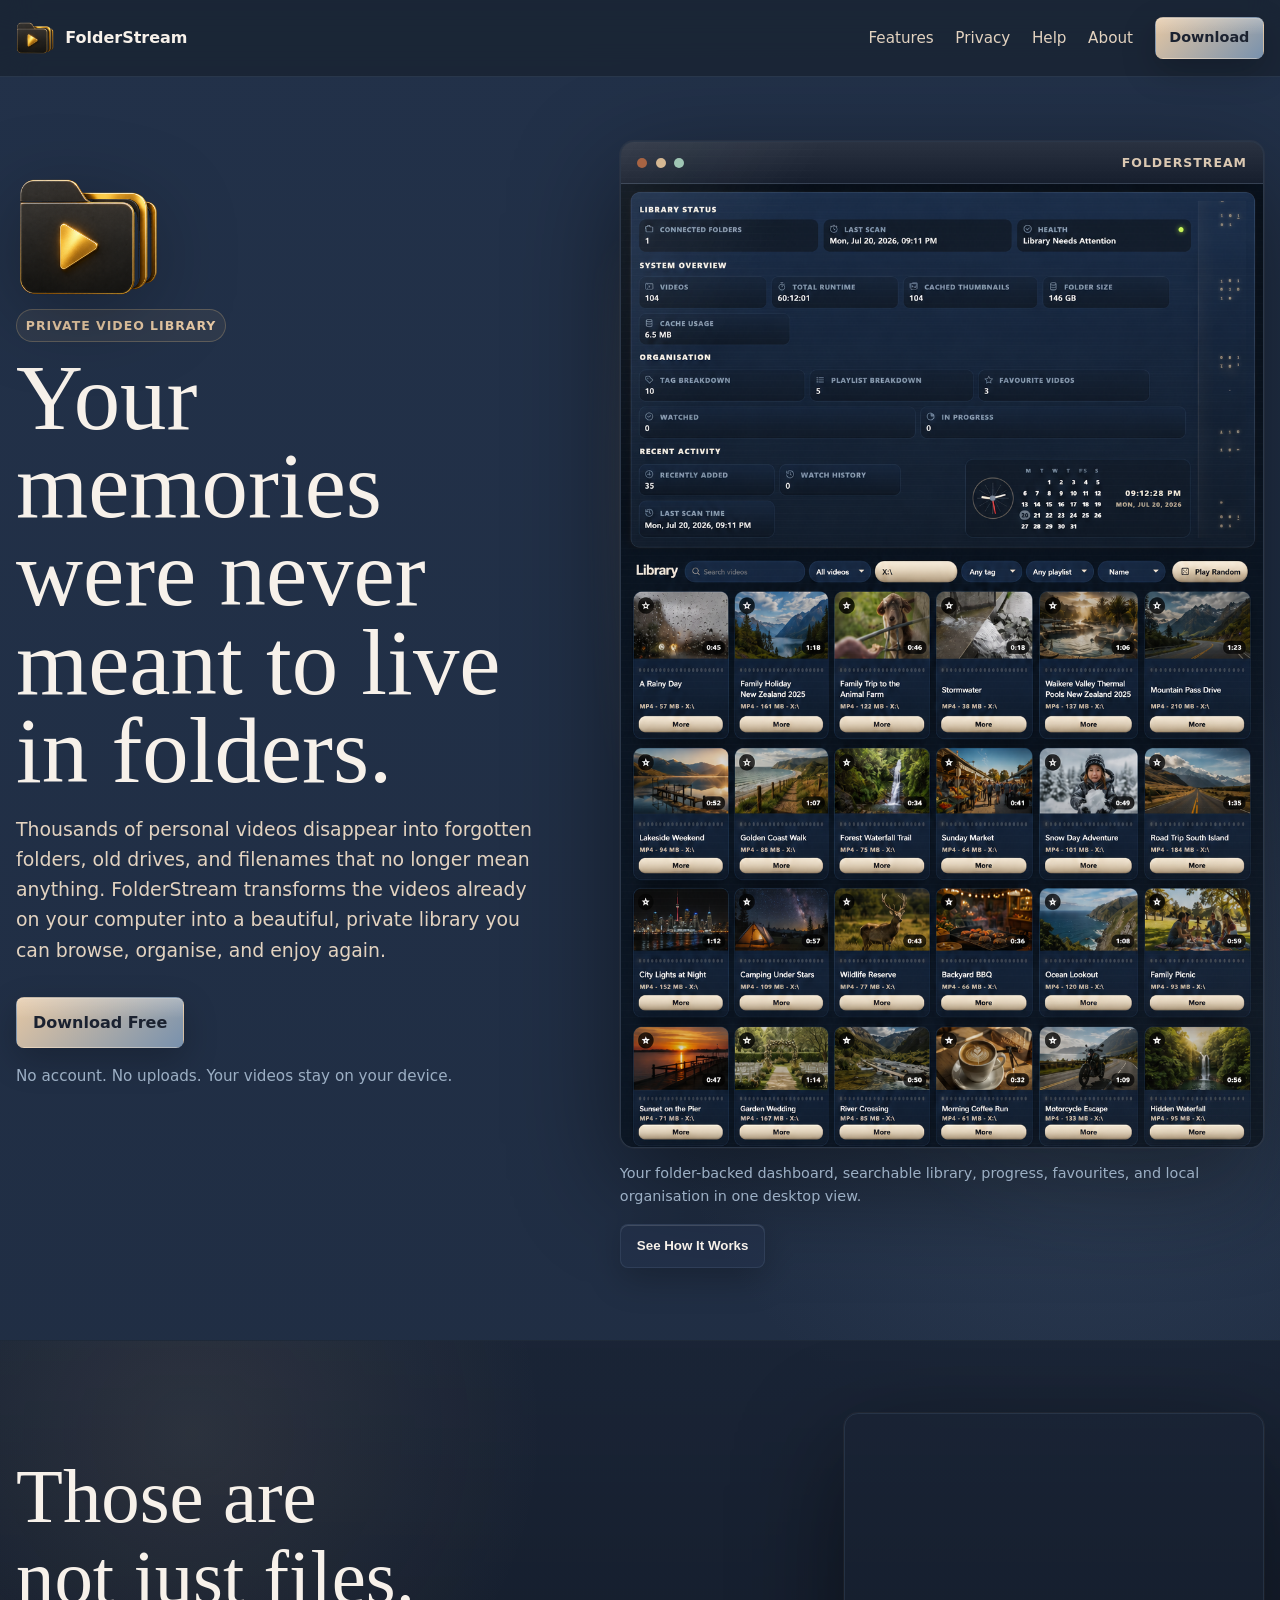
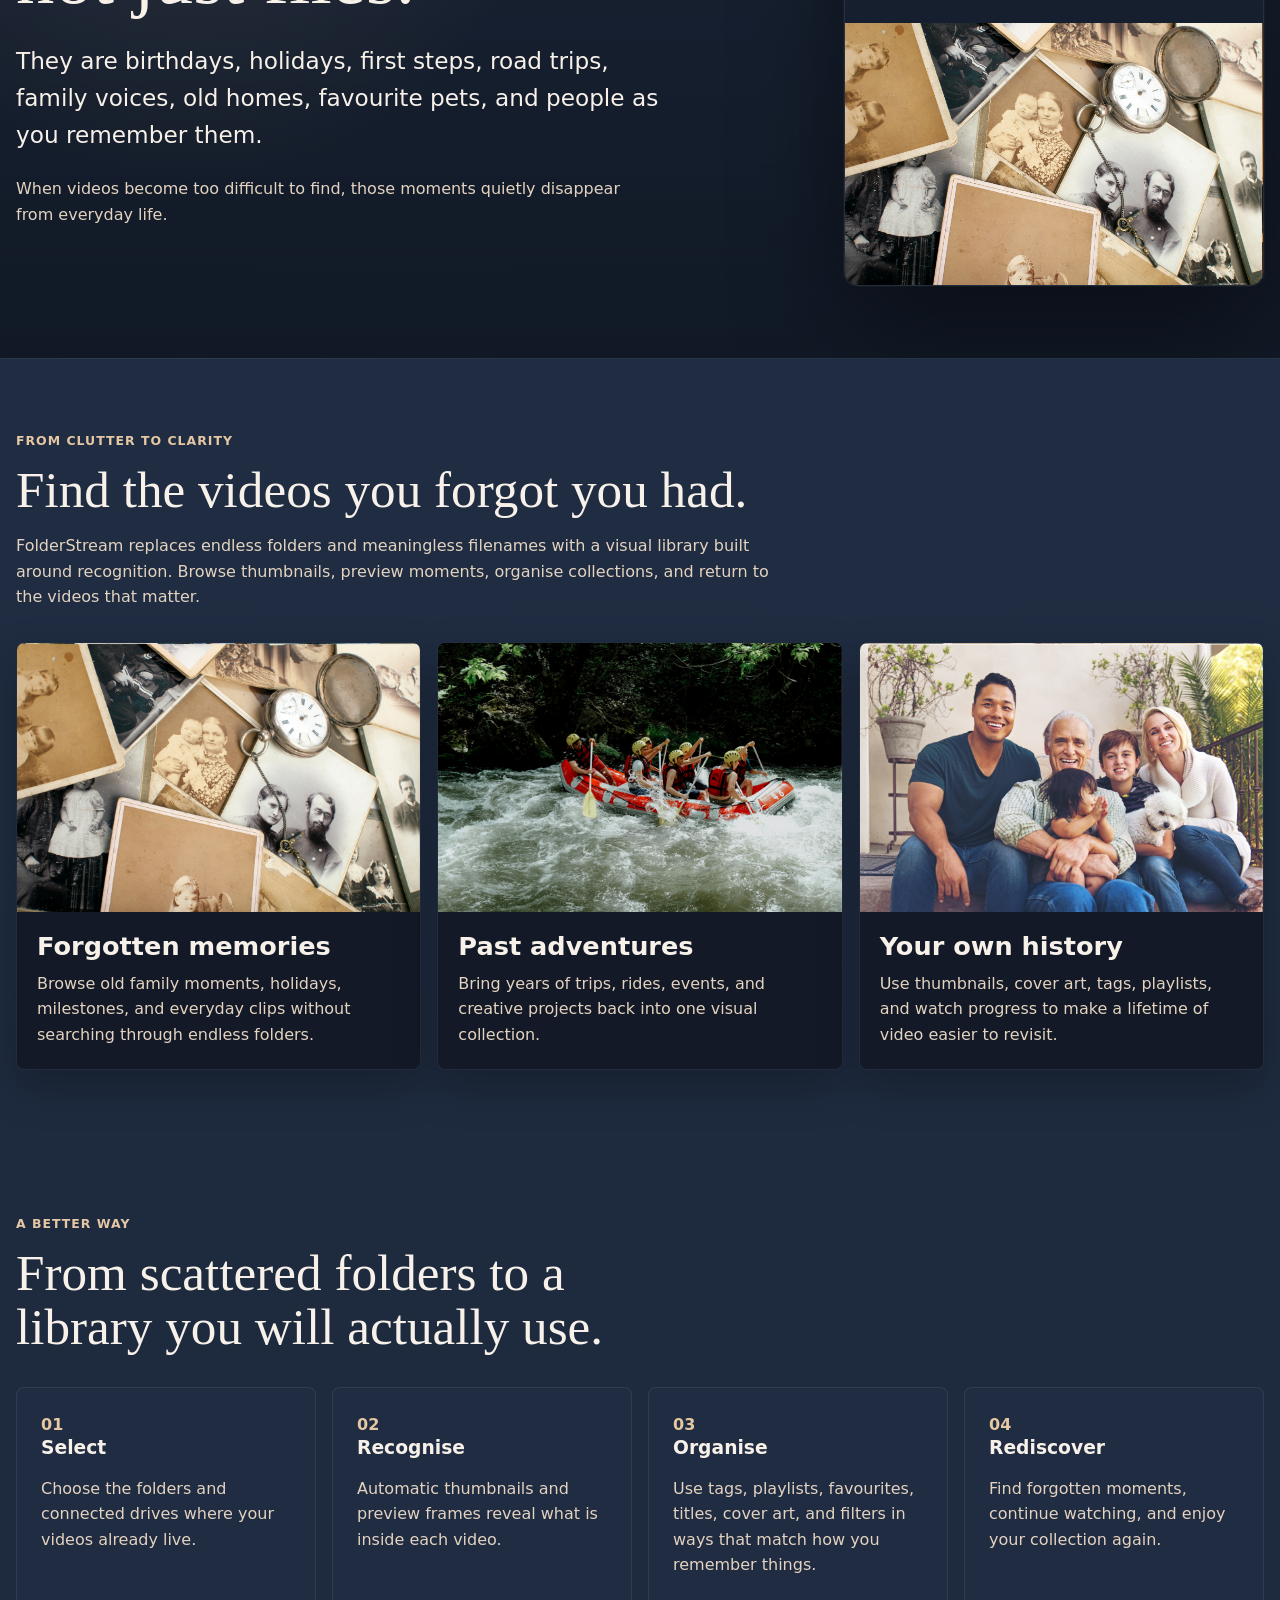
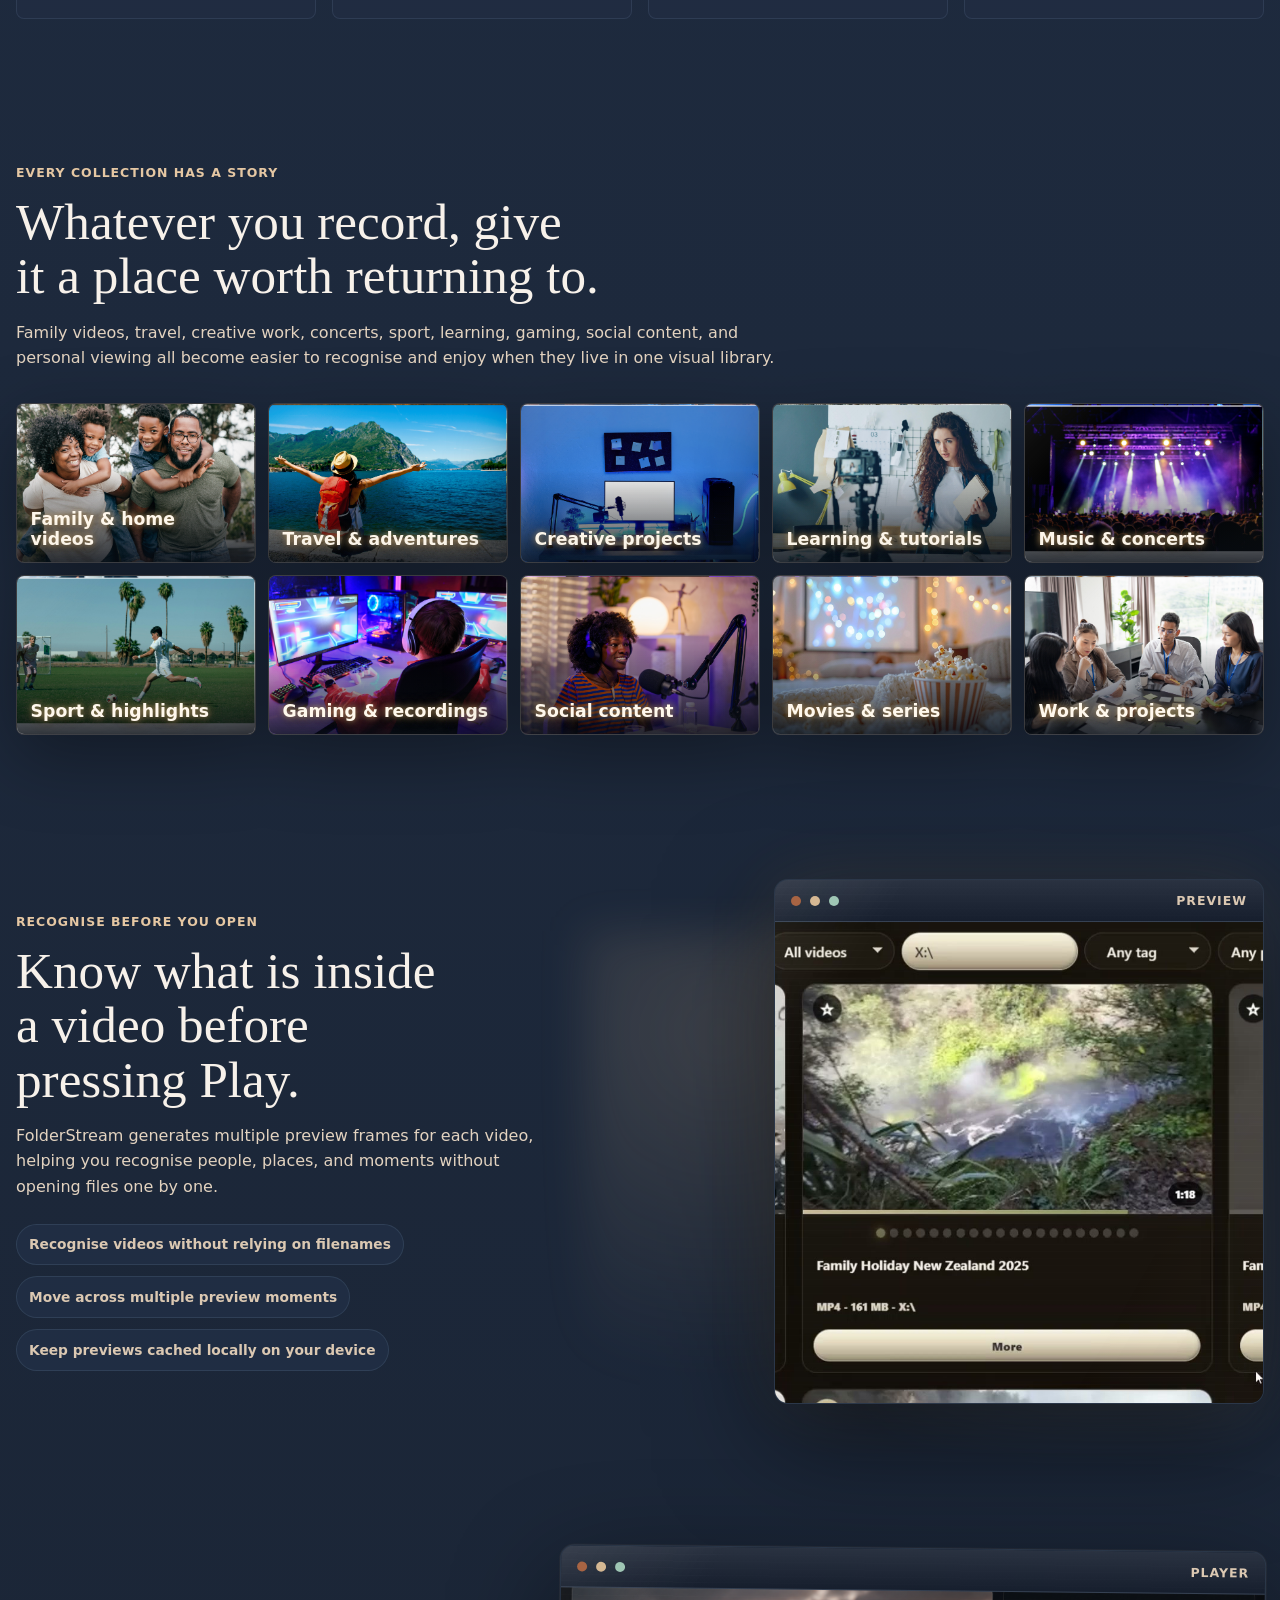
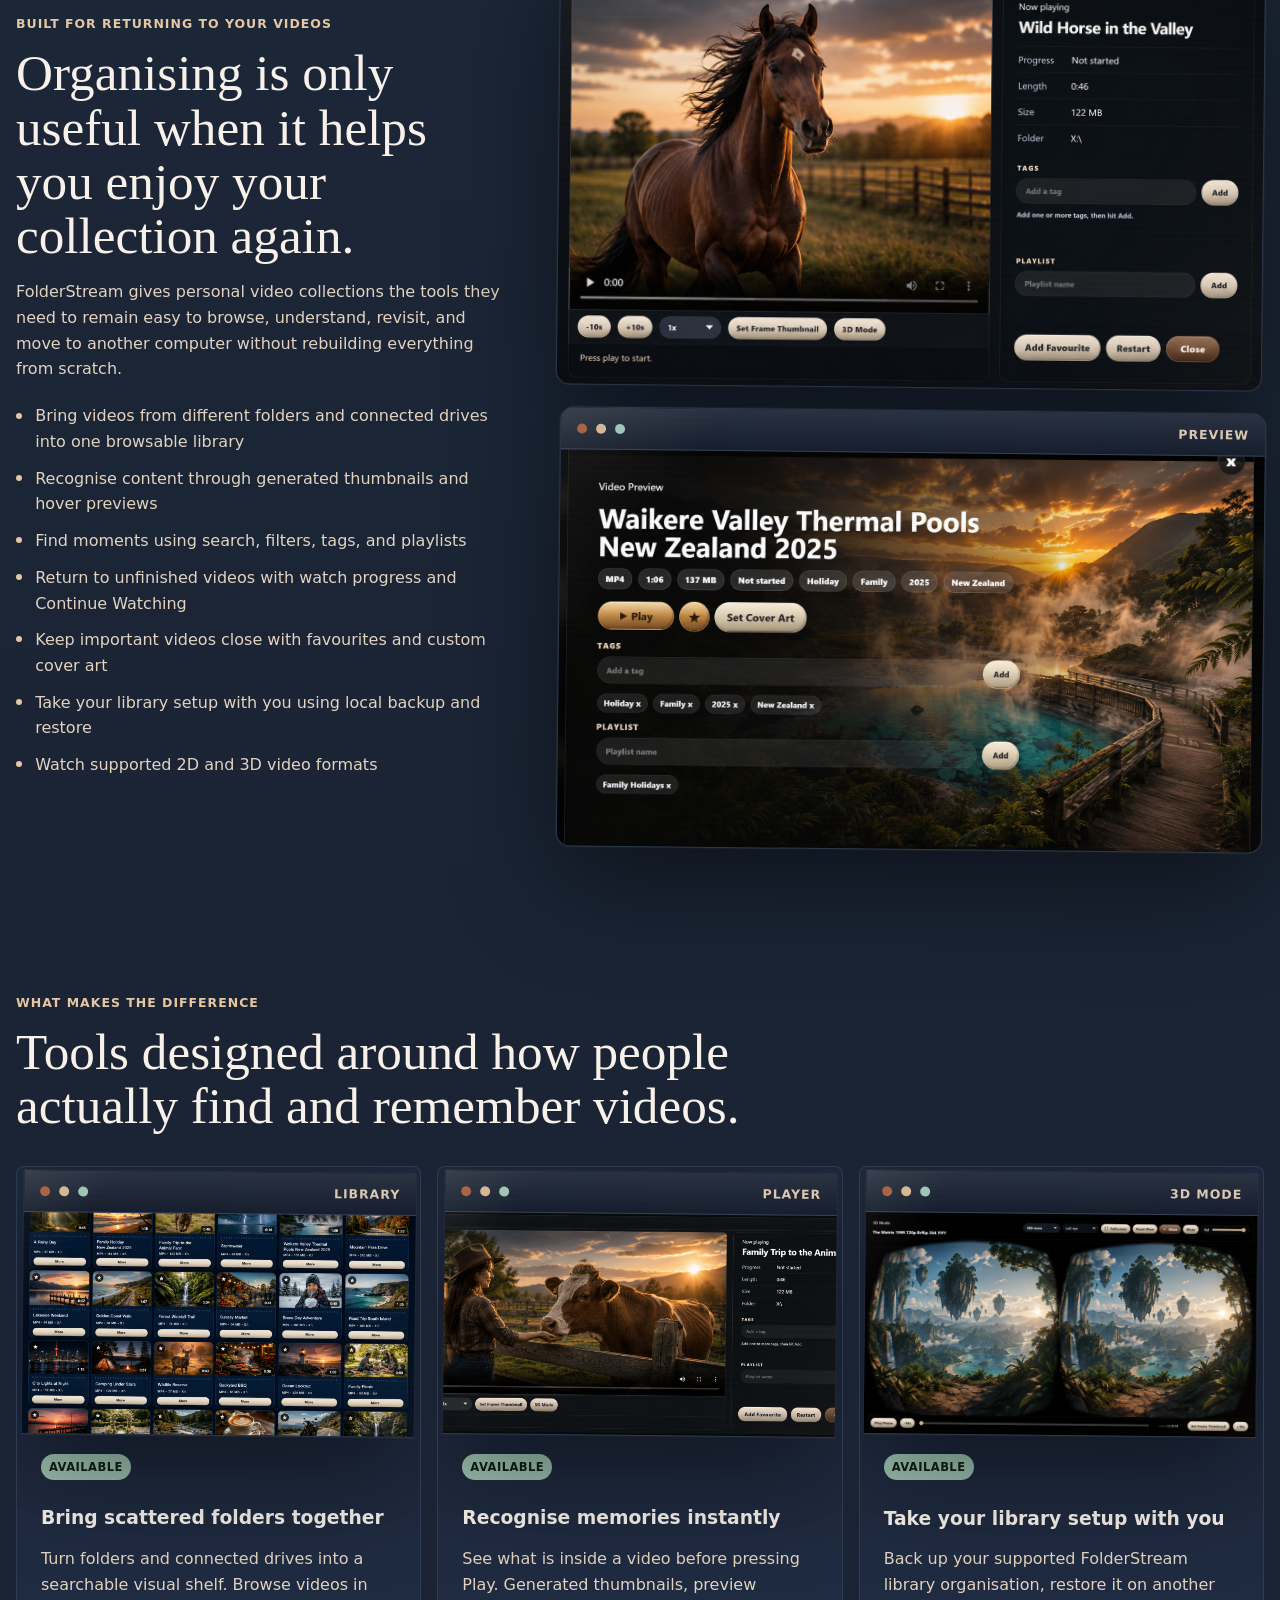
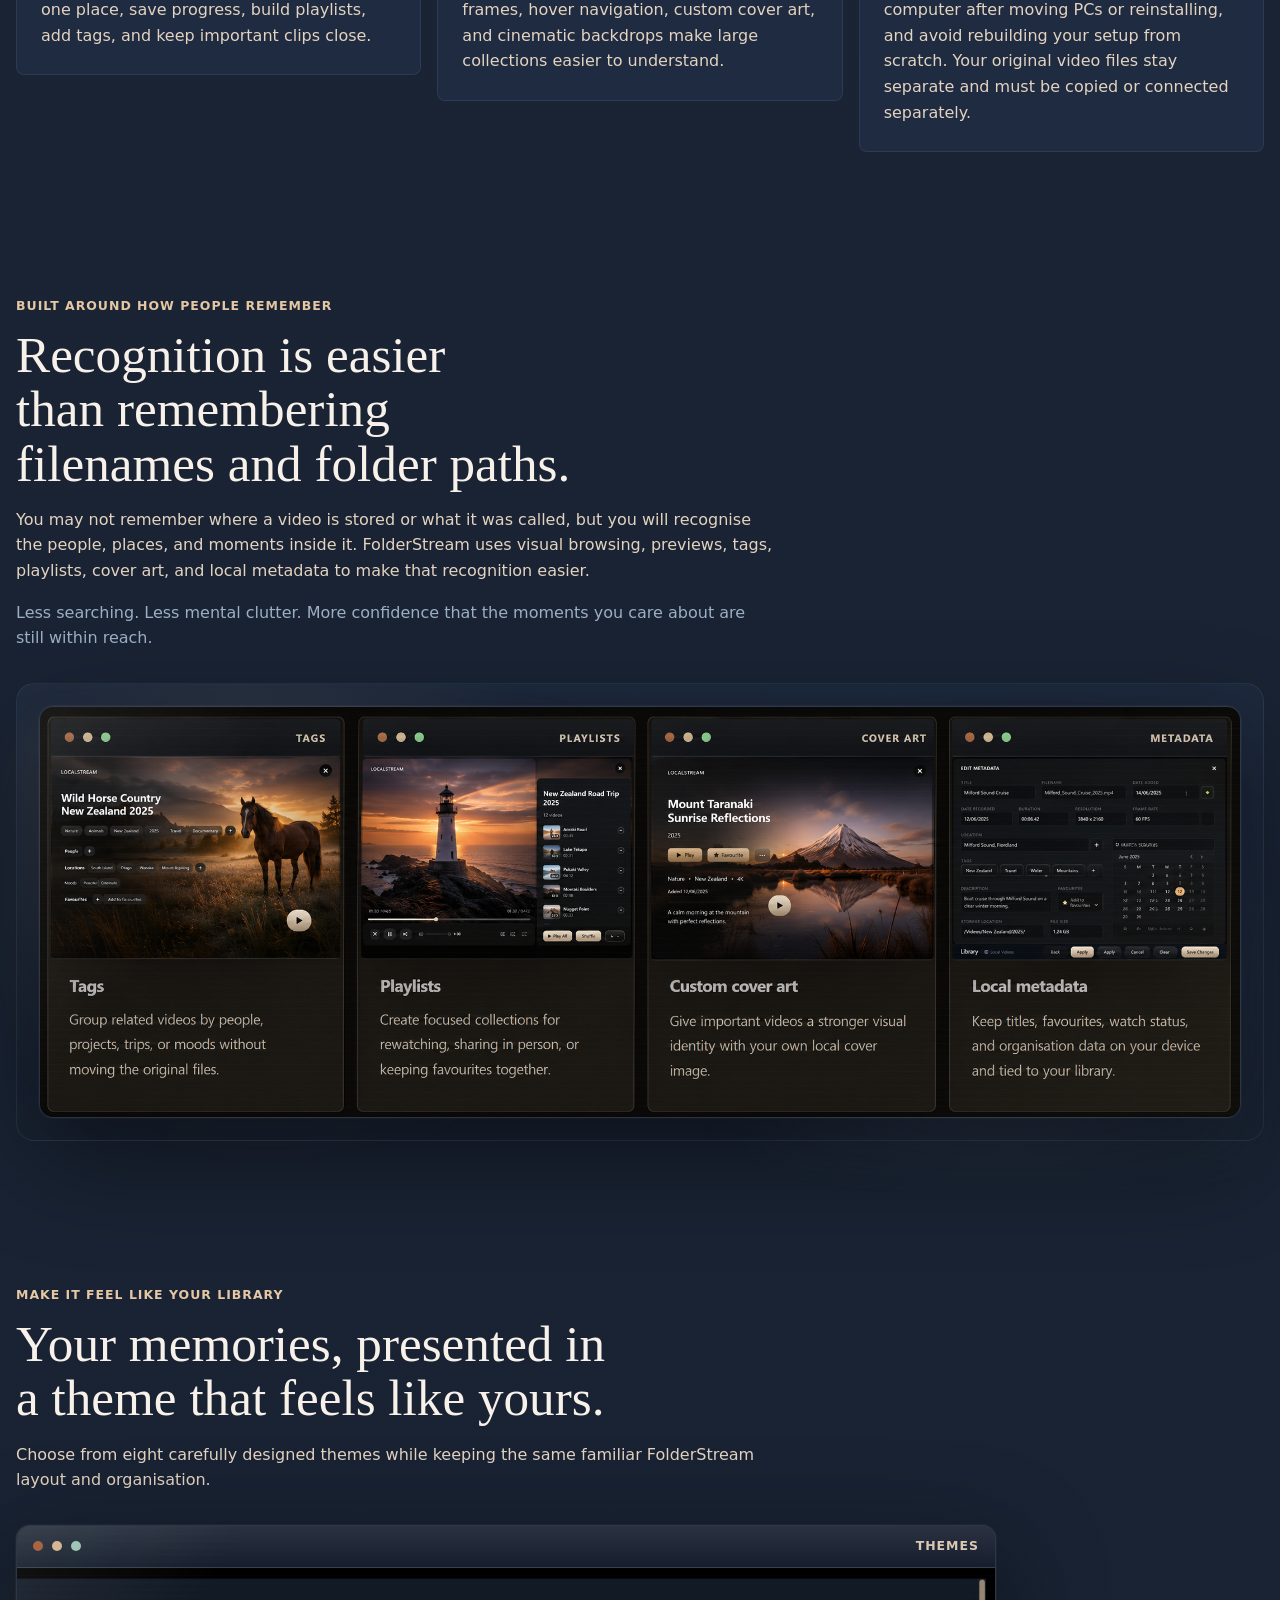
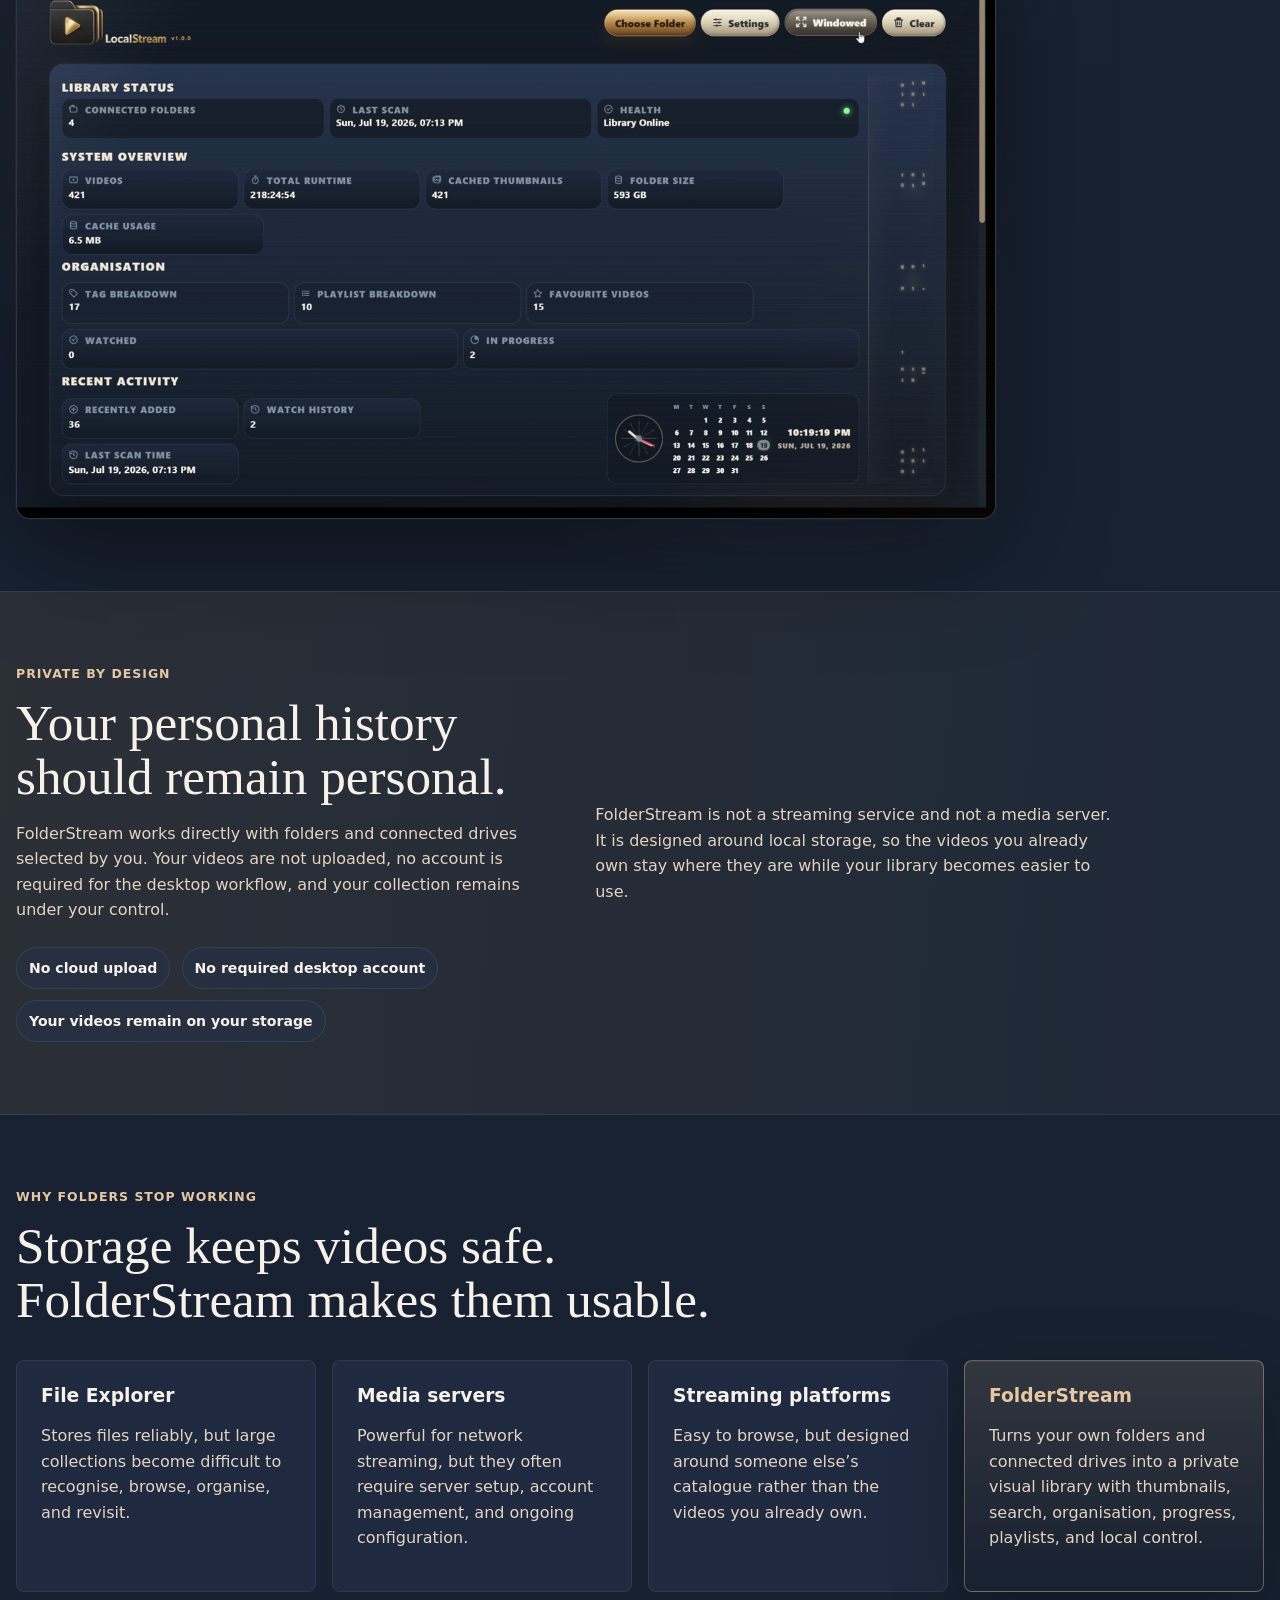
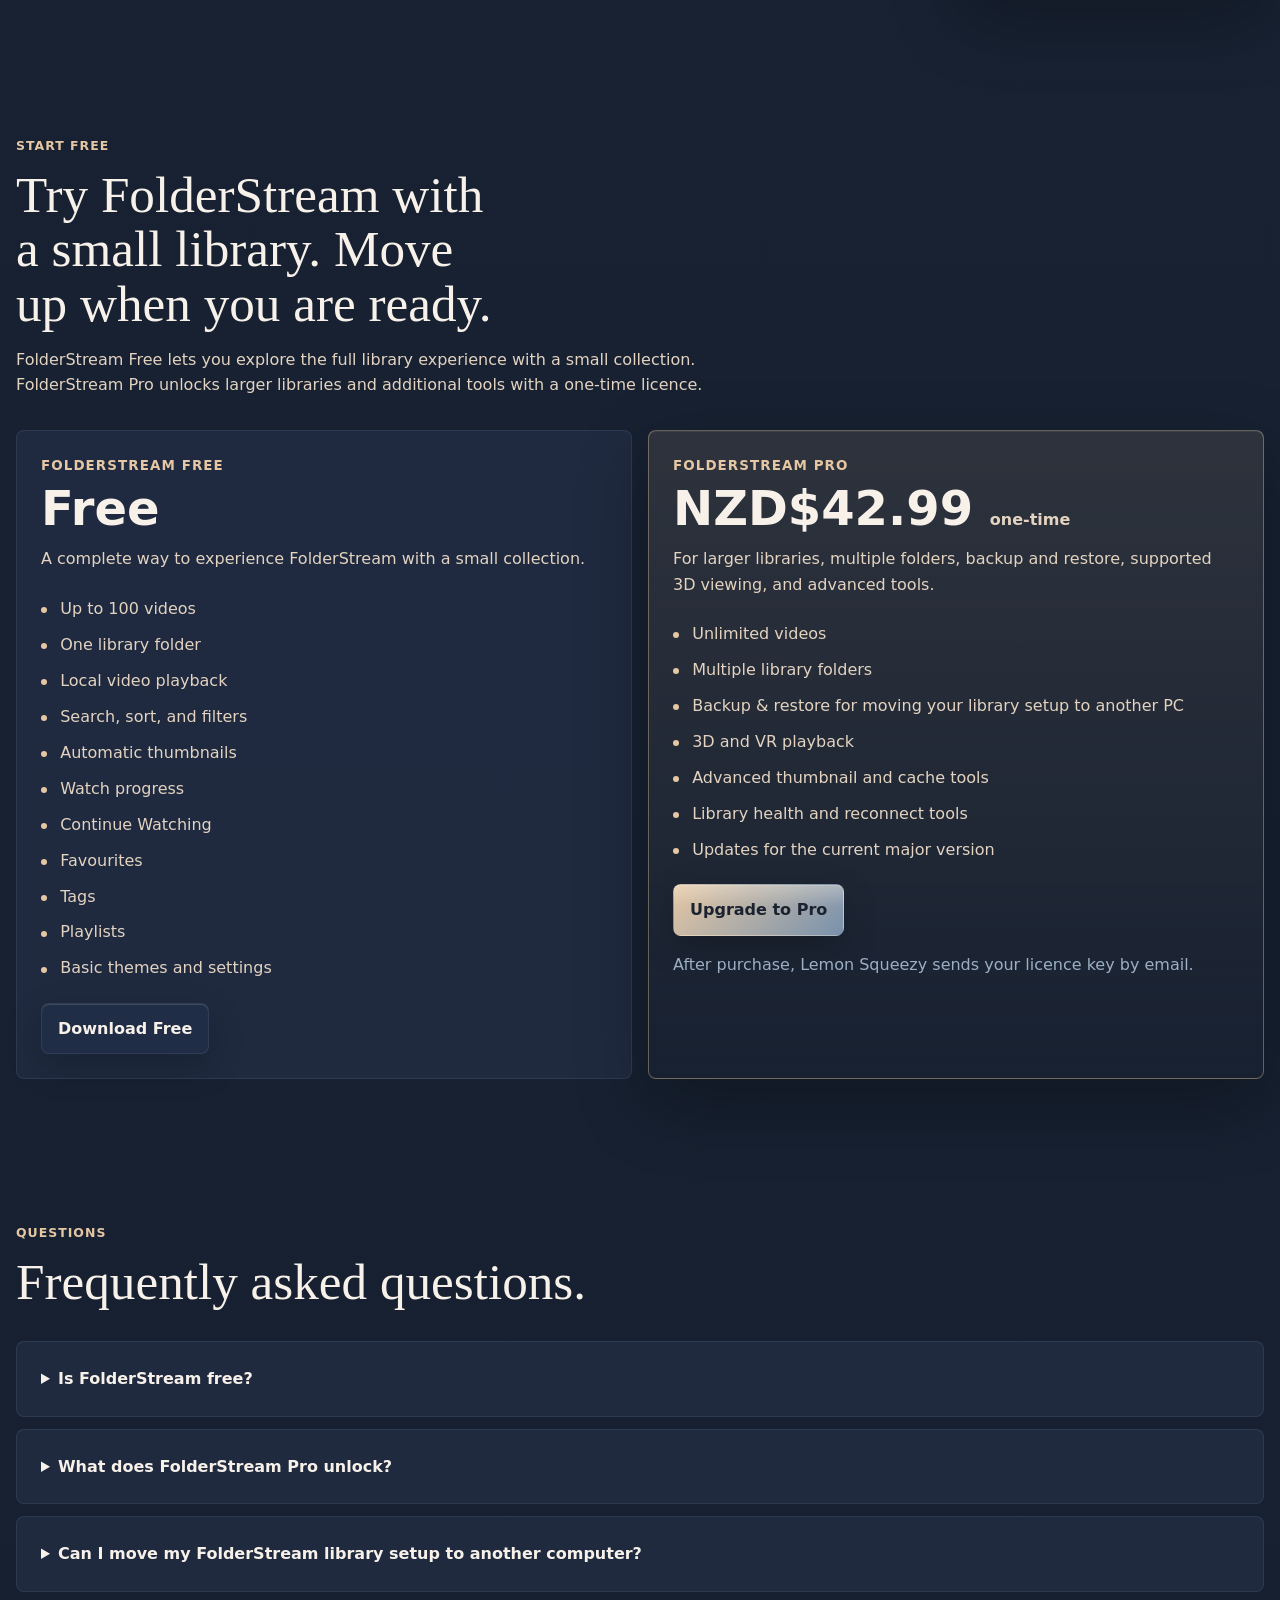
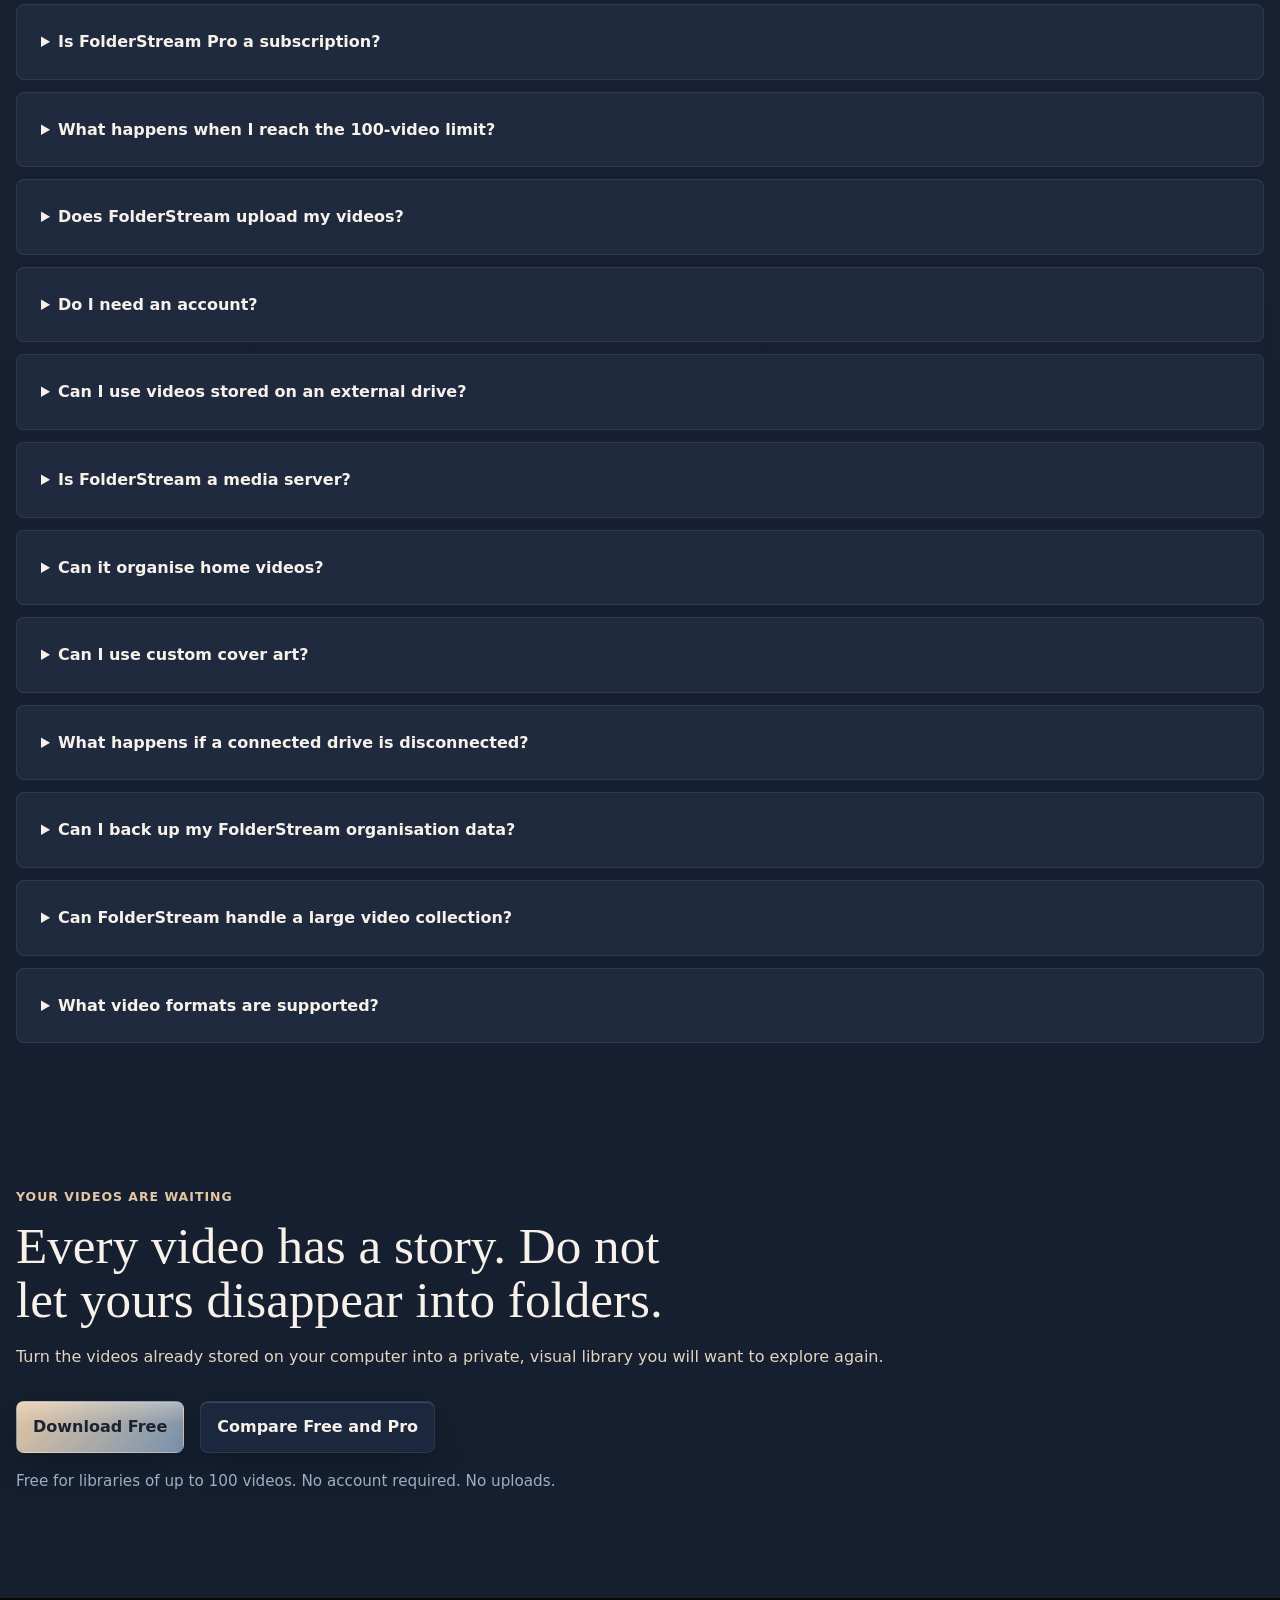
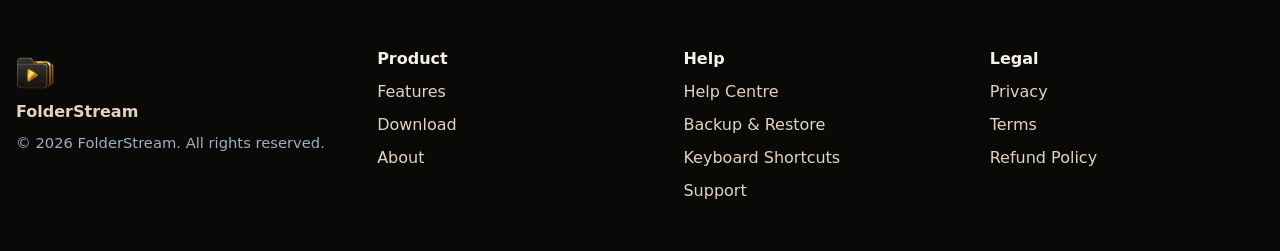
==== commit b0c5114c: "Publish FolderStream 1.0.4 download" ====
--- a/index.html
+++ b/index.html
@@ -343,7 +343,7 @@
             <p class="pricing-price">Free</p>
             <p class="pricing-description">A complete way to experience FolderStream with a small collection.</p>
             <ul class="pricing-list">
-              <li>Up to 20 videos</li>
+              <li>Up to 100 videos</li>
               <li>One library folder</li>
               <li>Local video playback</li>
               <li>Search, sort, and filters</li>
@@ -370,7 +370,7 @@
               <li>Library health and reconnect tools</li>
               <li>Updates for the current major version</li>
             </ul>
-            <a class="button primary" href="https://localstream.lemonsqueezy.com/checkout/buy/5cca028c-4067-48eb-b115-9d6ecdb3a244">Upgrade to Pro</a>
+            <a class="button primary" href="https://folderstream.lemonsqueezy.com/checkout/buy/5cca028c-4067-48eb-b115-9d6ecdb3a244">Upgrade to Pro</a>
             <p class="pricing-note">After purchase, Lemon Squeezy sends your licence key by email.</p>
           </article>
         </div>
@@ -378,11 +378,11 @@
       <section class="section reveal">
         <div class="section-heading"><p class="eyebrow">Questions</p><h2>Frequently asked questions.</h2></div>
         <div class="faq-list">
-          <details><summary>Is FolderStream free?</summary><p>Yes. FolderStream Free supports small libraries of up to 20 videos and includes local playback, thumbnails, search, organisation tools, watch progress, favourites, tags, and playlists.</p></details>
+          <details><summary>Is FolderStream free?</summary><p>Yes. FolderStream Free supports libraries of up to 100 videos and includes local playback, thumbnails, search, organisation tools, watch progress, favourites, tags, and playlists.</p></details>
           <details><summary>What does FolderStream Pro unlock?</summary><p>FolderStream Pro unlocks unlimited videos, multiple library folders, backup and restore for moving your library setup between computers, supported 3D and VR playback, extra thumbnail and preview tools, tools for finding and reconnecting moved videos, and updates for the current major version.</p></details>
           <details><summary>Can I move my FolderStream library setup to another computer?</summary><p>Yes. FolderStream Pro lets you back up your supported FolderStream library organisation and restore it on another computer. Your original video files are not included in that backup, so they must be copied, connected, or otherwise available separately.</p></details>
           <details><summary>Is FolderStream Pro a subscription?</summary><p>No. FolderStream Pro is a one-time software licence.</p></details>
-          <details><summary>What happens when I reach the 20-video limit?</summary><p>FolderStream Free supports up to 20 videos. If you want to grow beyond that, FolderStream Pro unlocks unlimited videos.</p></details>
+          <details><summary>What happens when I reach the 100-video limit?</summary><p>FolderStream Free supports up to 100 videos. If you want to grow beyond that, FolderStream Pro unlocks unlimited videos.</p></details>
           <details><summary>Does FolderStream upload my videos?</summary><p>No. FolderStream is designed around local folders and connected drives selected by you.</p></details>
           <details><summary>Do I need an account?</summary><p>No account is required to use the desktop app.</p></details>
           <details><summary>Can I use videos stored on an external drive?</summary><p>Yes. FolderStream can work with user-selected folders on connected drives. The drive must be connected for those video files to play.</p></details>
@@ -401,7 +401,7 @@
           <h2>Every video has a story. Do not let yours disappear into folders.</h2>
           <p>Turn the videos already stored on your computer into a private, visual library you will want to explore again.</p>
           <div class="hero-actions"><a class="button primary" href="download.html">Download Free</a><a class="button secondary" href="#pricing">Compare Free and Pro</a></div>
-          <p class="privacy-note">Free for libraries of up to 20 videos. No account required. No uploads.</p>
+          <p class="privacy-note">Free for libraries of up to 100 videos. No account required. No uploads.</p>
         </div>
       </section>
     </main>
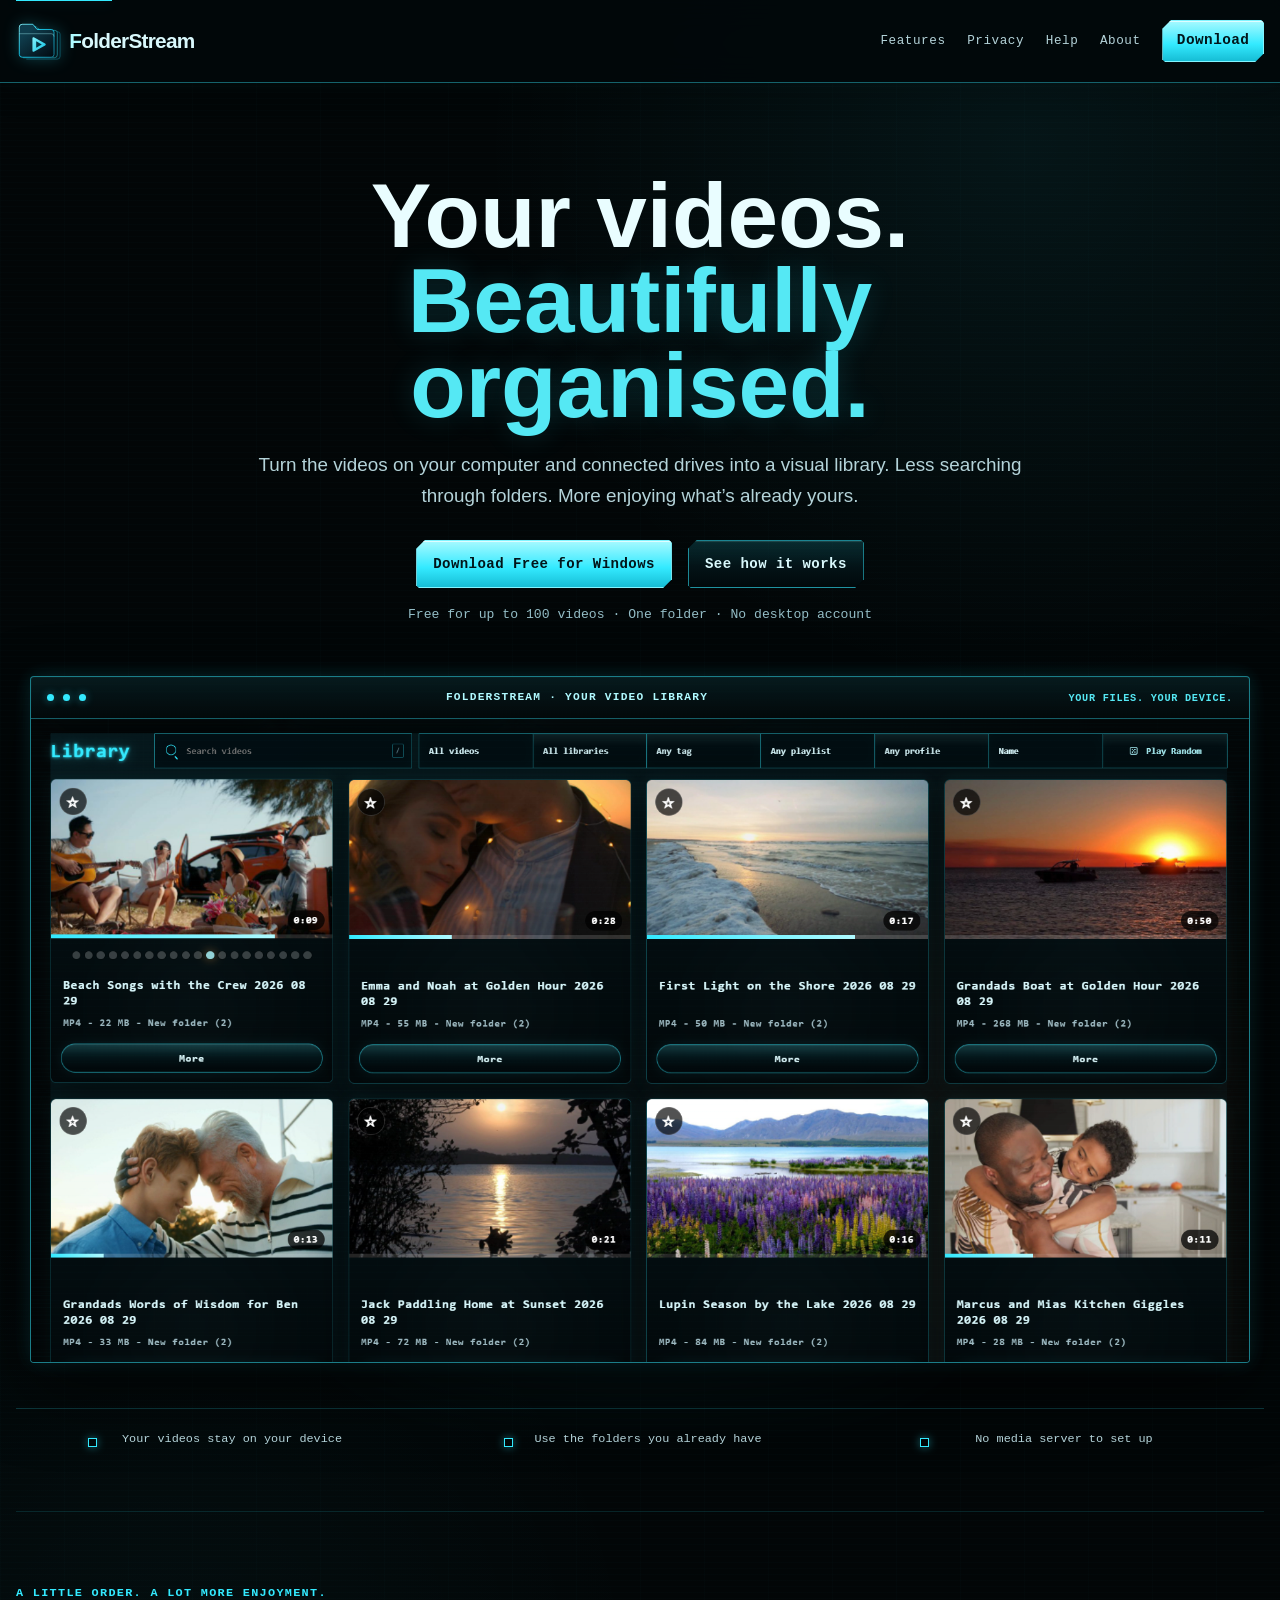
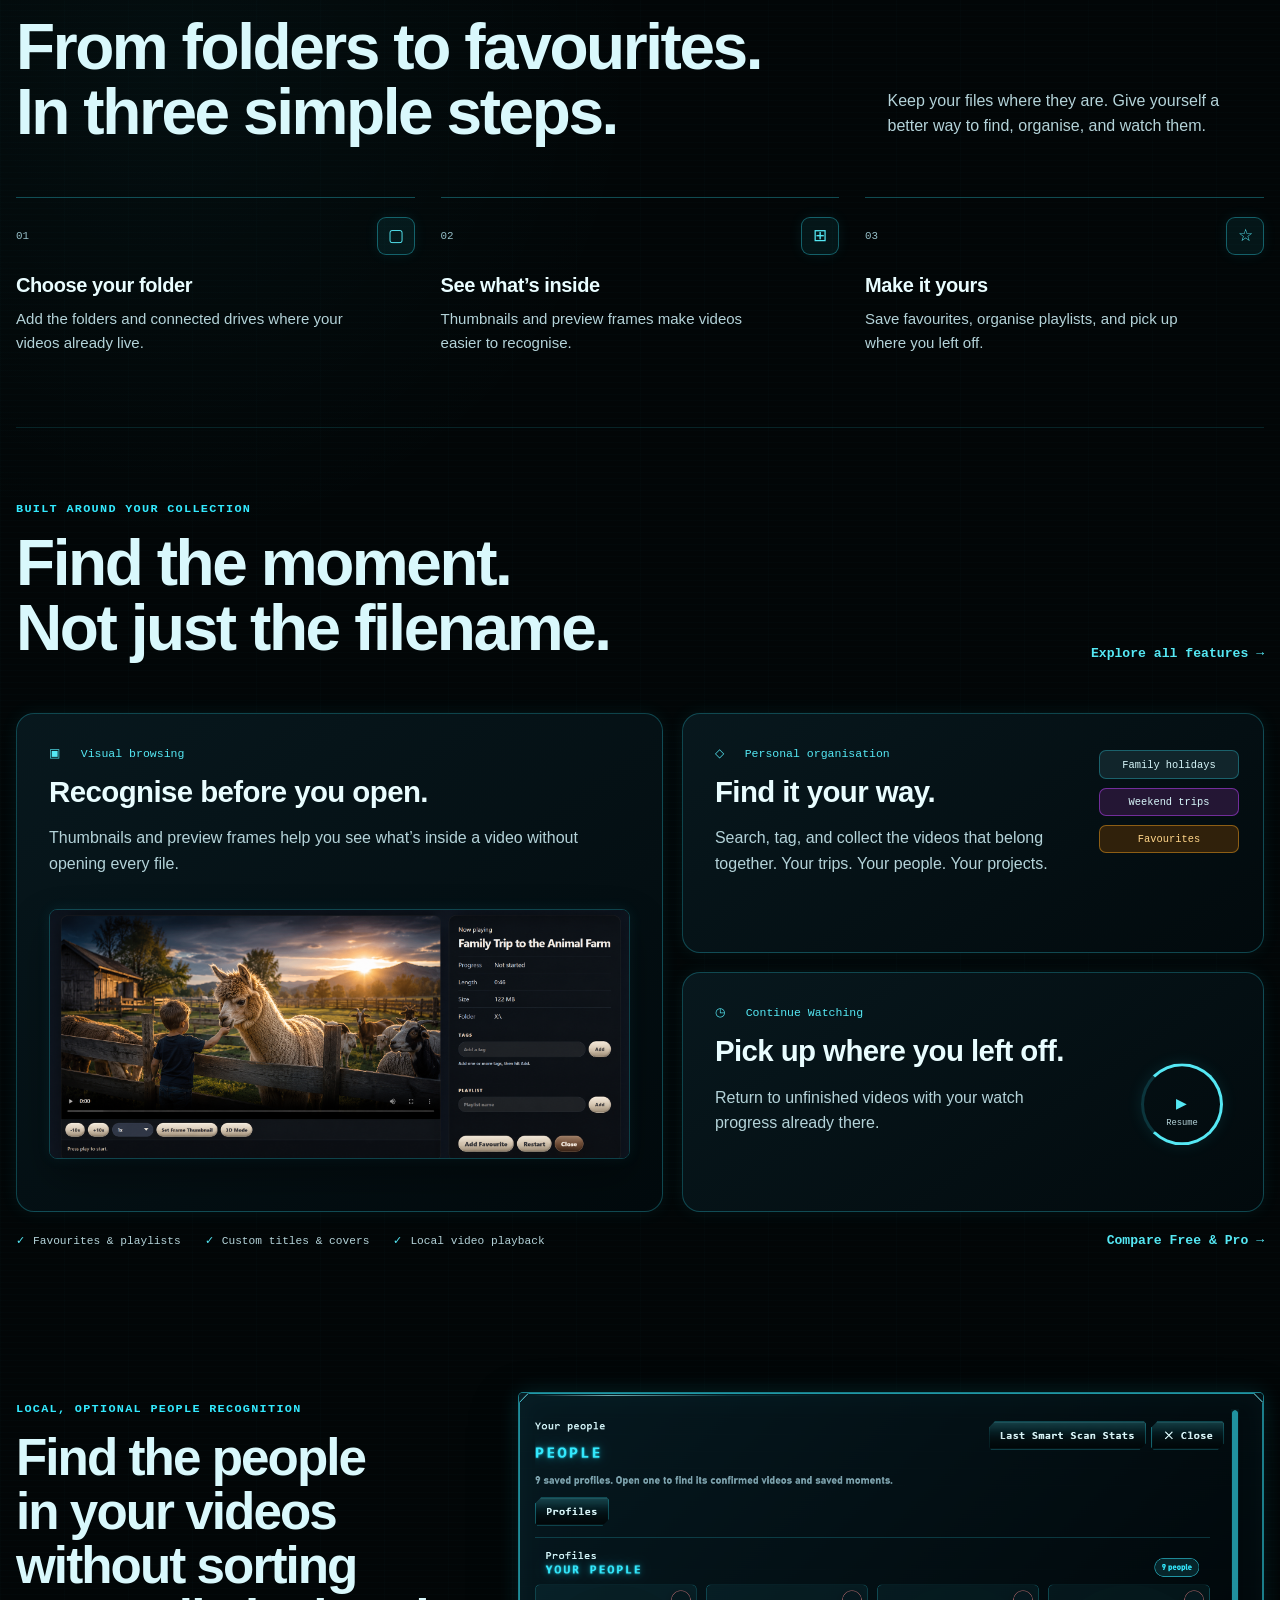
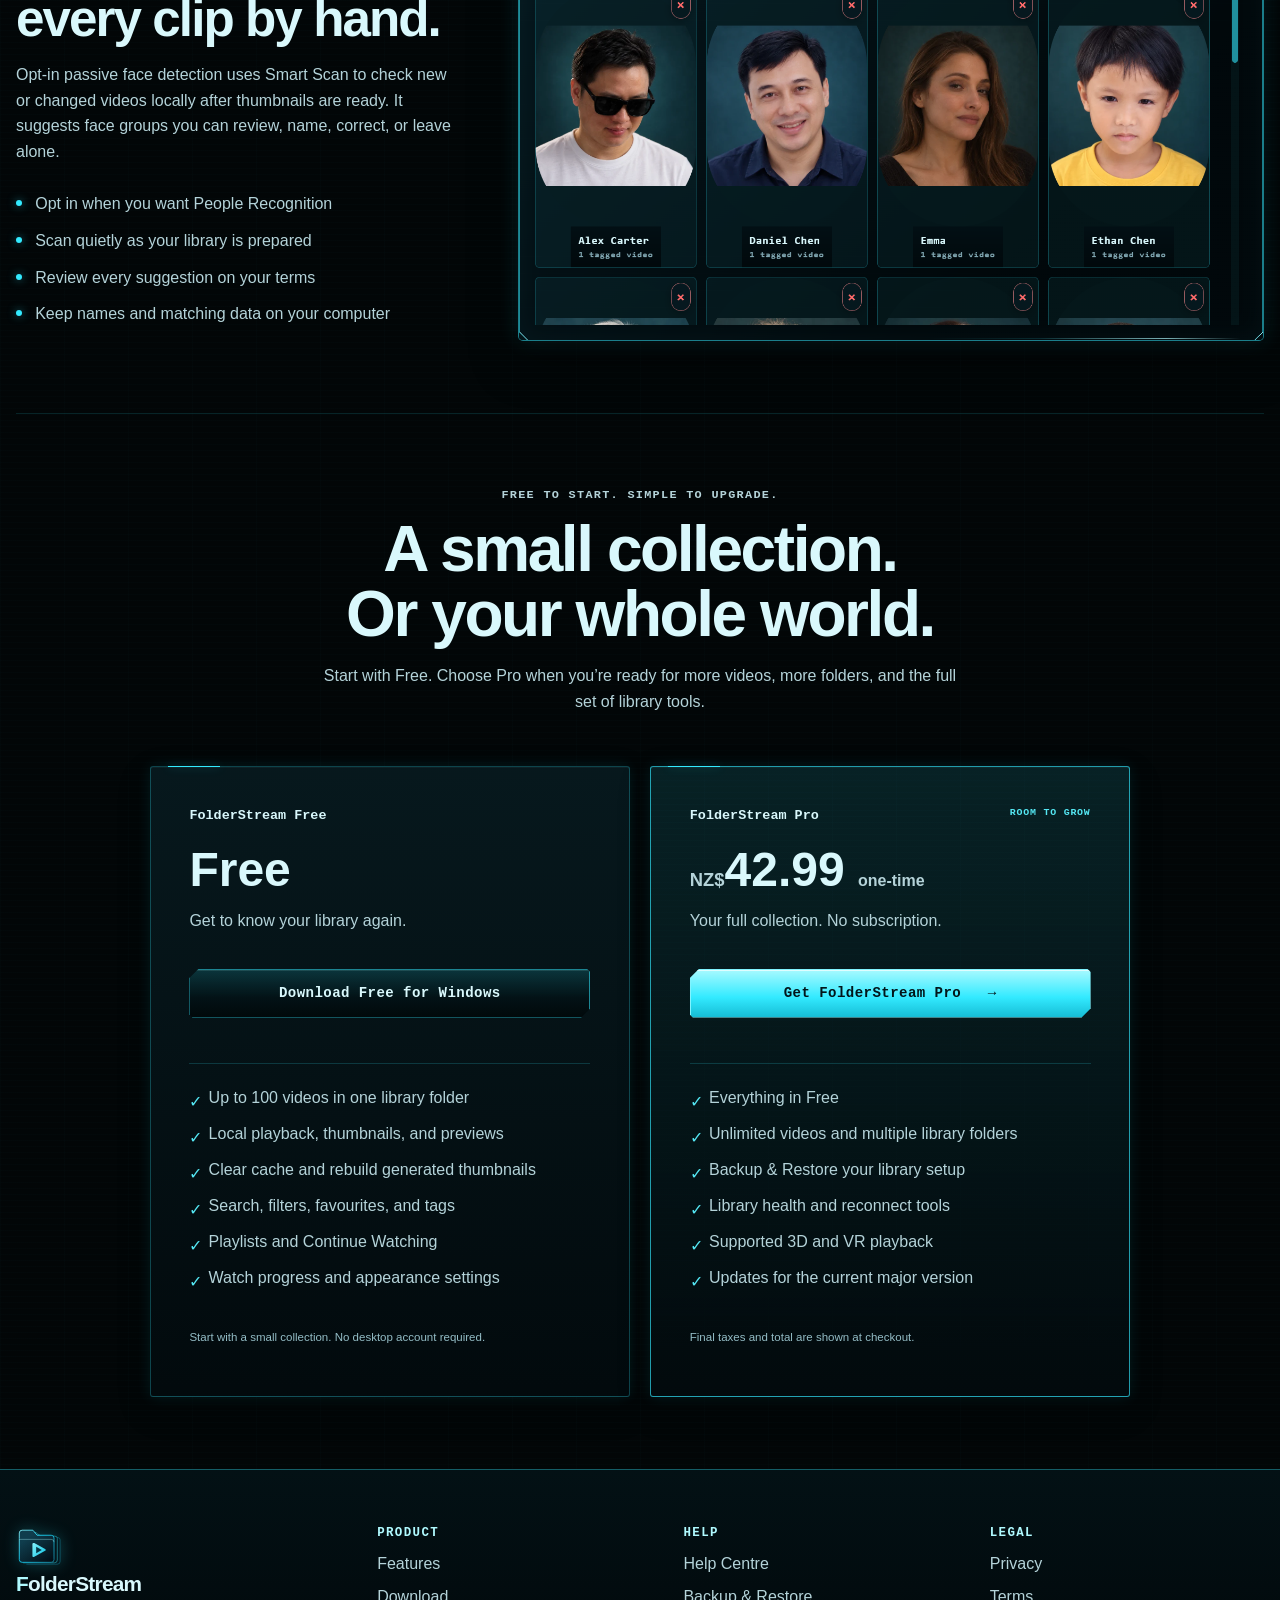
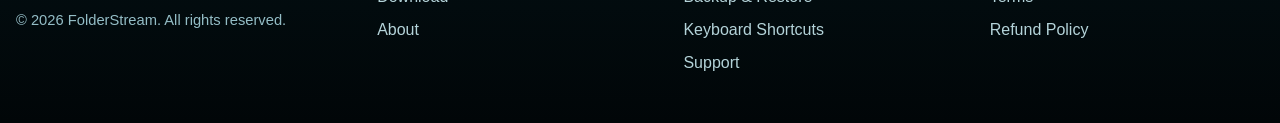
==== commit 4212a901: "Launch sci-fi HUD website redesign" ====
--- a/index.html
+++ b/index.html
@@ -3,124 +3,57 @@
   <head>
     <meta charset="utf-8">
     <meta name="viewport" content="width=device-width, initial-scale=1">
-    <meta name="description" content="Rediscover personal videos buried in folders and old drives. FolderStream turns videos stored on your computer into a private visual library you can browse, organise, and enjoy again.">
+    <meta name="description" content="Turn the videos on your computer and connected drives into a beautifully organised visual library with FolderStream.">
     <link rel="canonical" href="https://www.folderstream.co.nz/">
-    <meta property="og:title" content="Your memories were never meant to live in folders.">
-    <meta property="og:description" content="FolderStream transforms scattered personal videos into a private visual library, making forgotten moments easier to find and enjoy again.">
+    <meta property="og:title" content="Your videos. Beautifully organised. | FolderStream">
+    <meta property="og:description" content="Turn the videos on your computer and connected drives into a visual library. Less searching through folders. More enjoying what’s already yours.">
     <meta property="og:type" content="website">
     <meta property="og:url" content="https://www.folderstream.co.nz/">
     <meta property="og:site_name" content="FolderStream">
-    <meta property="og:image" content="https://www.folderstream.co.nz/assets/img/screenshots/localstream-library-showcase.png">
+    <meta property="og:image" content="https://www.folderstream.co.nz/assets/img/screenshots/folderstream-library-current.png">
     <meta name="twitter:card" content="summary_large_image">
-    <meta name="twitter:title" content="Your memories were never meant to live in folders.">
-    <meta name="twitter:description" content="FolderStream transforms scattered personal videos into a private visual library, making forgotten moments easier to find and enjoy again.">
-    <meta name="twitter:image" content="https://www.folderstream.co.nz/assets/img/screenshots/localstream-library-showcase.png">
-    <title>FolderStream | Rediscover Your Private Video Library</title>
-    <link rel="icon" href="assets/img/localstream-icon.png">
+    <meta name="twitter:title" content="Your videos. Beautifully organised. | FolderStream">
+    <meta name="twitter:description" content="Turn the videos on your computer and connected drives into a visual library. Less searching through folders. More enjoying what’s already yours.">
+    <meta name="twitter:image" content="https://www.folderstream.co.nz/assets/img/screenshots/folderstream-library-current.png">
+    <title>FolderStream | Your Videos, Beautifully Organised</title>
+    <link rel="icon" href="assets/img/folderstream-hud-icon.svg">
     <link rel="stylesheet" href="assets/css/styles.css?v=20260901b">
-    <script type="application/ld+json">{"@context":"https://schema.org","@type":"SoftwareApplication","name":"FolderStream","applicationCategory":"MultimediaApplication","operatingSystem":"Windows","description":"FolderStream is a Windows desktop video organiser that turns personal videos stored across folders and connected drives into a private visual library you can browse, organise, and enjoy again."}</script>
+    <link rel="stylesheet" href="assets/css/hud-theme.css?v=20260919f">
+    <link rel="stylesheet" href="assets/css/scroll-reveal-v2.css?v=2">
+    <script type="application/ld+json">{"@context":"https://schema.org","@type":"SoftwareApplication","name":"FolderStream","applicationCategory":"MultimediaApplication","operatingSystem":"Windows","offers":[{"@type":"Offer","name":"FolderStream Free","price":"0","priceCurrency":"NZD"},{"@type":"Offer","name":"FolderStream Pro","price":"42.99","priceCurrency":"NZD"}],"description":"FolderStream turns videos stored across folders and connected drives into a private visual library."}</script>
     <script defer src="https://cloud.umami.is/script.js" data-website-id="c9979d7a-4e05-4978-8a99-ae5c1a1e30e5"></script>
-  <style id="editorial-type-polish">
-    :root {
-      --font-display-editorial: "Iowan Old Style", "Palatino Linotype", "Book Antiqua", Georgia, serif;
-    }
-
-    main h1,
-    main h2 {
-      font-family: var(--font-display-editorial);
-      font-weight: 500;
-      line-height: 1.06;
-      letter-spacing: 0;
-      text-wrap: balance;
-    }
-
-    main h1 strong,
-    main h2 strong {
-      font-family: inherit;
-      font-weight: 600;
-    }
-
-    @media (max-width: 720px) {
-      main h1,
-      main h2 {
-        line-height: 1.08;
-      }
-    }
-  </style>
-  <link rel="stylesheet" href="assets/css/scroll-reveal-v2.css?v=2">
-</head>
+  </head>
   <body>
     <a class="skip-link" href="#main">Skip to content</a>
     <header class="site-header">
       <div class="nav-wrap">
-        <a class="brand" href="index.html" aria-label="FolderStream home"><img src="assets/img/localstream-icon.png" alt="" width="38" height="38"><span>FolderStream</span></a>
+        <a class="brand" href="index.html" aria-label="FolderStream home"><img src="assets/img/folderstream-hud-icon.svg" alt="" width="38" height="38"><span>FolderStream</span></a>
         <button class="nav-toggle" type="button" aria-expanded="false" aria-label="Open navigation">Menu</button>
         <nav class="site-nav" aria-label="Primary navigation">
           <a href="features.html">Features</a><a href="privacy.html">Privacy</a><a href="help.html">Help</a><a href="about.html">About</a><a class="button primary small" href="download.html">Download</a>
         </nav>
       </div>
     </header>
+
     <main id="main">
-      <section class="hero">
-          <div class="reveal">
-            <div class="hero-brandmark">
-              <img src="assets/img/localstream-icon.png" alt="FolderStream logo">
-            </div>
-            <p class="eyebrow">Private video library</p>
-          <h1>Your memories were never meant to live in folders.</h1>
-          <p class="hero-copy">Thousands of personal videos disappear into forgotten folders, old drives, and filenames that no longer mean anything. FolderStream transforms the videos already on your computer into a beautiful, private library you can browse, organise, and enjoy again.</p>
-          <div class="hero-actions"><a class="button primary" href="download.html">Download Free</a></div>
-          <p class="privacy-note">No account. No uploads. Your videos stay on your device.</p>
+      <section class="hero hero-home">
+        <div class="hero-home-copy reveal">
+          <h1>Your videos.<span>Beautifully organised.</span></h1>
+          <p class="hero-copy">Turn the videos on your computer and connected drives into a visual library. Less searching through folders. More enjoying what’s already yours.</p>
+          <div class="hero-actions">
+            <a class="button primary" href="download.html">Download Free for Windows</a>
+            <button class="button secondary" type="button" data-video-modal-open aria-haspopup="dialog" aria-controls="how-it-works-modal">See how it works</button>
+          </div>
+          <p class="privacy-note">Free for up to 100 videos · One folder · No desktop account</p>
         </div>
-        <figure class="product-shot hero-shot reveal" aria-label="FolderStream desktop dashboard and video library preview">
+        <figure class="product-shot hero-shot hero-library-shot reveal" aria-label="FolderStream visual library showing videos stored on the user's computer">
           <div class="shot-glow" aria-hidden="true"></div>
           <div class="shot-window screenshot-window">
-            <div class="shot-titlebar"><span></span><span></span><span></span><strong>FolderStream</strong></div>
-            <img class="actual-screenshot" src="assets/img/screenshots/localstream-library-showcase.png" alt="FolderStream desktop library showing dashboard summaries, search, filters, and a grid of video thumbnails in one view.">
+            <div class="shot-titlebar"><span></span><span></span><span></span><strong>FolderStream · Your video library</strong><em>Your files. Your device.</em></div>
+            <img class="actual-screenshot" src="assets/img/screenshots/folderstream-library-current.png" width="1880" height="991" alt="FolderStream library with searchable video cards, filters, favourites, progress, and playback controls.">
           </div>
-          <figcaption>
-            <span>Your folder-backed dashboard, searchable library, progress, favourites, and local organisation in one desktop view.</span>
-            <button class="button secondary hero-shot-trigger" type="button" data-video-modal-open aria-haspopup="dialog" aria-controls="how-it-works-modal">See How It Works</button>
-          </figcaption>
         </figure>
-      </section>
-
-      <section class="statement-band reveal" aria-labelledby="statement-title">
-        <div class="section statement-layout">
-          <div class="statement-copy">
-            <h2 id="statement-title">Those are not just files.</h2>
-            <p class="statement-lead">They are birthdays, holidays, first steps, road trips, family voices, old homes, favourite pets, and people as you remember them.</p>
-            <p>When videos become too difficult to find, those moments quietly disappear from everyday life.</p>
-          </div>
-          <div class="statement-side" aria-hidden="true">
-            <video class="motion-media" autoplay muted loop playsinline preload="metadata">
-              <source src="assets/media/folderstream-wilson-family-beach-walk.mp4?v=20260830" type="video/mp4">
-            </video>
-            <img class="reduced-motion-poster" src="assets/img/use-cases/01_family_memories.png?v=20260830" loading="lazy" alt="">
-          </div>
-        </div>
-      </section>
-
-      <section class="section reveal" aria-labelledby="rediscovery-title">
-        <div class="section-heading">
-          <p class="eyebrow">From clutter to clarity</p>
-          <h2 id="rediscovery-title">Find the videos you forgot you had.</h2>
-          <p>FolderStream replaces endless folders and meaningless filenames with a visual library built around recognition. Browse thumbnails, preview moments, organise collections, and return to the videos that matter.</p>
-        </div>
-        <div class="rediscovery-grid" role="group" aria-label="Three rediscovery panels for forgotten memories, past adventures, and your own history shown side by side.">
-          <article class="rediscovery-card">
-            <img src="assets/img/screenshots/rediscovery-memories-real.png" loading="lazy" alt="A collection of treasured historical family photographs and a pocket watch.">
-            <div><h3>Forgotten memories</h3><p>Browse old family moments, holidays, milestones, and everyday clips without searching through endless folders.</p></div>
-          </article>
-          <article class="rediscovery-card">
-            <img src="assets/img/screenshots/rediscovery-adventures-real.png" loading="lazy" alt="Friends white-water rafting through a forest river.">
-            <div><h3>Past adventures</h3><p>Bring years of trips, rides, events, and creative projects back into one visual collection.</p></div>
-          </article>
-          <article class="rediscovery-card">
-            <img src="assets/img/screenshots/rediscovery-history-real.png" loading="lazy" alt="A multigenerational family gathered together outdoors.">
-            <div><h3>Your own history</h3><p>Use thumbnails, cover art, tags, playlists, and watch progress to make a lifetime of video easier to revisit.</p></div>
-          </article>
-        </div>
+        <ul class="hero-trust" aria-label="FolderStream benefits"><li>Your videos stay on your device</li><li>Use the folders you already have</li><li>No media server to set up</li></ul>
       </section>
 
       <div class="media-modal" id="how-it-works-modal" data-media-modal hidden>
@@ -128,425 +61,91 @@
         <div class="media-modal-dialog" role="dialog" aria-modal="true" aria-labelledby="how-it-works-title">
           <button class="media-modal-close" type="button" data-video-modal-close aria-label="Close video walkthrough">Close</button>
           <div class="media-modal-window">
-            <p class="eyebrow">Walkthrough</p>
+            <p class="eyebrow">FolderStream walkthrough</p>
             <h2 id="how-it-works-title">See how FolderStream works</h2>
-            <video controls playsinline preload="metadata" data-media-modal-video>
-              <source src="assets/media/localstream-see-how-it-works.mp4?v=20260830" type="video/mp4">
-            </video>
+            <video controls playsinline preload="metadata" data-media-modal-video><source src="assets/media/folderstream-see-how-it-works.mp4?v=20260917" type="video/mp4"></video>
+            <p class="people-preview-note">See the visual library, Sci-Fi HUD, and People Recognition in action.</p>
           </div>
         </div>
       </div>
 
-      <section id="workflow" class="section reveal">
-        <div class="section-heading"><p class="eyebrow">A better way</p><h2>From scattered folders to a library you will actually use.</h2></div>
-        <div class="workflow"><article class="step"><strong>01</strong><h3>Select</h3><p>Choose the folders and connected drives where your videos already live.</p></article><article class="step"><strong>02</strong><h3>Recognise</h3><p>Automatic thumbnails and preview frames reveal what is inside each video.</p></article><article class="step"><strong>03</strong><h3>Organise</h3><p>Use tags, playlists, favourites, titles, cover art, and filters in ways that match how you remember things.</p></article><article class="step"><strong>04</strong><h3>Rediscover</h3><p>Find forgotten moments, continue watching, and enjoy your collection again.</p></article></div>
+      <section id="workflow" class="section home-workflow reveal" aria-labelledby="workflow-title">
+        <div class="home-section-intro home-section-intro-split">
+          <div><p class="eyebrow">A little order. A lot more enjoyment.</p><h2 id="workflow-title">From folders to favourites.<br>In three simple steps.</h2></div>
+          <p>Keep your files where they are. Give yourself a better way to find, organise, and watch them.</p>
+        </div>
+        <div class="home-step-grid">
+          <article class="home-step"><div class="home-step-top"><span>01</span><i aria-hidden="true">▢</i></div><h3>Choose your folder</h3><p>Add the folders and connected drives where your videos already live.</p></article>
+          <article class="home-step"><div class="home-step-top"><span>02</span><i aria-hidden="true">⊞</i></div><h3>See what’s inside</h3><p>Thumbnails and preview frames make videos easier to recognise.</p></article>
+          <article class="home-step"><div class="home-step-top"><span>03</span><i aria-hidden="true">☆</i></div><h3>Make it yours</h3><p>Save favourites, organise playlists, and pick up where you left off.</p></article>
+        </div>
       </section>
 
-      <section class="section reveal use-cases-section" aria-labelledby="use-cases-title">
-        <div class="section-heading">
-          <p class="eyebrow">Every collection has a story</p>
-          <h2 id="use-cases-title">Whatever you record, give it a place worth returning to.</h2>
-          <p>Family videos, travel, creative work, concerts, sport, learning, gaming, social content, and personal viewing all become easier to recognise and enjoy when they live in one visual library.</p>
+      <section class="section home-features reveal" aria-labelledby="feature-title">
+        <div class="home-section-intro home-section-intro-action">
+          <div><p class="eyebrow">Built around your collection</p><h2 id="feature-title">Find the moment.<br>Not just the filename.</h2></div>
+          <a class="text-link" href="features.html">Explore all features <span aria-hidden="true">→</span></a>
         </div>
-        <div class="use-case-grid">
-          <a class="use-case-card" href="features.html" aria-label="Explore FolderStream features for family and home videos">
-            <video class="motion-media use-case-media" autoplay muted loop playsinline preload="metadata" poster="assets/img/use-cases/family-home-videos.png?v=20260830" aria-hidden="true">
-              <source src="assets/media/folderstream-family-moments.mp4?v=20260830" type="video/mp4">
-            </video>
-            <img class="reduced-motion-poster" src="assets/img/use-cases/family-home-videos.png?v=20260830" loading="lazy" alt="">
-            <span class="use-case-title">Family &amp; home videos</span>
-          </a>
-          <a class="use-case-card" href="features.html" aria-label="Explore FolderStream features for travel and adventures">
-            <video class="motion-media use-case-media" autoplay muted loop playsinline preload="metadata" poster="assets/img/use-cases/travel-and-adventures.png?v=20260830" aria-hidden="true">
-              <source src="assets/media/folderstream-auckland-adventure.mp4?v=20260830" type="video/mp4">
-            </video>
-            <img class="reduced-motion-poster" src="assets/img/use-cases/travel-and-adventures.png?v=20260830" loading="lazy" alt="">
-            <span class="use-case-title">Travel &amp; adventures</span>
-          </a>
-          <a class="use-case-card" href="features.html" aria-label="Explore FolderStream features for creative projects">
-            <video class="motion-media use-case-media" autoplay muted loop playsinline preload="metadata" poster="assets/img/use-cases/creative-projects.png?v=20260830" aria-hidden="true">
-              <source src="assets/media/folderstream-creative-projects.mp4?v=20260830" type="video/mp4">
-            </video>
-            <img class="reduced-motion-poster" src="assets/img/use-cases/creative-projects.png?v=20260830" loading="lazy" alt="">
-            <span class="use-case-title">Creative projects</span>
-          </a>
-          <a class="use-case-card" href="features.html" aria-label="Explore FolderStream features for learning and tutorials">
-            <video class="motion-media use-case-media" autoplay muted loop playsinline preload="metadata" poster="assets/img/use-cases/learning-and-tutorials.png?v=20260830" aria-hidden="true">
-              <source src="assets/media/folderstream-tutorials.mp4?v=20260830" type="video/mp4">
-            </video>
-            <img class="reduced-motion-poster" src="assets/img/use-cases/learning-and-tutorials.png?v=20260830" loading="lazy" alt="">
-            <span class="use-case-title">Learning &amp; tutorials</span>
-          </a>
-          <a class="use-case-card" href="features.html" aria-label="Explore FolderStream features for music and concerts">
-            <video class="motion-media use-case-media" autoplay muted loop playsinline preload="metadata" poster="assets/img/use-cases/music-and-concerts.png?v=20260830" aria-hidden="true">
-              <source src="assets/media/folderstream-beach-songs.mp4?v=20260830" type="video/mp4">
-            </video>
-            <img class="reduced-motion-poster" src="assets/img/use-cases/music-and-concerts.png?v=20260830" loading="lazy" alt="">
-            <span class="use-case-title">Music &amp; concerts</span>
-          </a>
-          <a class="use-case-card" href="features.html" aria-label="Explore FolderStream features for sports and highlights">
-            <video class="motion-media use-case-media" autoplay muted loop playsinline preload="metadata" poster="assets/img/use-cases/sports-and-highlights-new.png?v=20260830" aria-hidden="true">
-              <source src="assets/media/folderstream-sports.mp4?v=20260830" type="video/mp4">
-            </video>
-            <img class="reduced-motion-poster" src="assets/img/use-cases/sports-and-highlights-new.png?v=20260830" loading="lazy" alt="">
-            <span class="use-case-title">Sport &amp; highlights</span>
-          </a>
-          <a class="use-case-card" href="features.html" aria-label="Explore FolderStream features for gaming and recordings">
-            <video class="motion-media use-case-media" autoplay muted loop playsinline preload="metadata" poster="assets/img/use-cases/gaming-and-recordings.png?v=20260830" aria-hidden="true">
-              <source src="assets/media/folderstream-gaming.mp4?v=20260830" type="video/mp4">
-            </video>
-            <img class="reduced-motion-poster" src="assets/img/use-cases/gaming-and-recordings.png?v=20260830" loading="lazy" alt="">
-            <span class="use-case-title">Gaming &amp; recordings</span>
-          </a>
-          <a class="use-case-card" href="features.html" aria-label="Explore FolderStream features for social media content">
-            <video class="motion-media use-case-media" autoplay muted loop playsinline preload="metadata" poster="assets/img/use-cases/social-media-content.png?v=20260830" aria-hidden="true">
-              <source src="assets/media/folderstream-social-content.mp4?v=20260830" type="video/mp4">
-            </video>
-            <img class="reduced-motion-poster" src="assets/img/use-cases/social-media-content.png?v=20260830" loading="lazy" alt="">
-            <span class="use-case-title">Social content</span>
-          </a>
-          <a class="use-case-card" href="features.html" aria-label="Explore FolderStream features for movies and series">
-            <video class="motion-media use-case-media" autoplay muted loop playsinline preload="metadata" poster="assets/img/use-cases/movies-and-series.png?v=20260830" aria-hidden="true">
-              <source src="assets/media/folderstream-movies.mp4?v=20260830" type="video/mp4">
-            </video>
-            <img class="reduced-motion-poster" src="assets/img/use-cases/movies-and-series.png?v=20260830" loading="lazy" alt="">
-            <span class="use-case-title">Movies &amp; series</span>
-          </a>
-          <a class="use-case-card" href="features.html" aria-label="Explore FolderStream features for work and projects">
-            <video class="motion-media use-case-media" autoplay muted loop playsinline preload="metadata" poster="assets/img/use-cases/work-and-projects.png?v=20260830" aria-hidden="true">
-              <source src="assets/media/folderstream-work-projects.mp4?v=20260830" type="video/mp4">
-            </video>
-            <img class="reduced-motion-poster" src="assets/img/use-cases/work-and-projects.png?v=20260830" loading="lazy" alt="">
-            <span class="use-case-title">Work &amp; projects</span>
-          </a>
-        </div>
-      </section>
-      <section class="section reveal preview-section" aria-labelledby="hover-preview-title">
-        <div class="preview-copy">
-          <p class="eyebrow">Recognise before you open</p>
-          <h2 id="hover-preview-title">Know what is inside a video before pressing Play.</h2>
-          <p>FolderStream generates multiple preview frames for each video, helping you recognise people, places, and moments without opening files one by one.</p>
-          <ul class="preview-points" aria-label="Thumbnail preview benefits">
-            <li>Recognise videos without relying on filenames</li>
-            <li>Move across multiple preview moments</li>
-            <li>Keep previews cached locally on your device</li>
-          </ul>
-        </div>
-        <div class="product-shot hover-demo-shot" aria-label="FolderStream thumbnail hover preview demonstration">
-          <div class="shot-glow" aria-hidden="true"></div>
-          <div class="shot-window screenshot-window media-window">
-            <div class="shot-titlebar"><span></span><span></span><span></span><strong>Preview</strong></div>
-            <video class="motion-media" autoplay muted loop playsinline preload="metadata" poster="assets/media/localstream_thumbnail_hover_poster.jpg" width="816" height="804" aria-label="FolderStream thumbnail hover preview recording showing preview points across a video card.">
-              <source src="assets/media/localstream_thumbnail_hover_demo.mp4" type="video/mp4">
-            </video>
-            <img class="reduced-motion-poster" src="assets/media/localstream_thumbnail_hover_poster.jpg" width="816" height="804" loading="lazy" alt="Static FolderStream thumbnail preview showing multiple preview points on a video card.">
+        <div class="home-feature-layout">
+          <article class="home-feature-card home-feature-visual">
+            <p class="feature-kicker">▣ &nbsp; Visual browsing</p><h3>Recognise before you open.</h3>
+            <p>Thumbnails and preview frames help you see what’s inside a video without opening every file.</p>
+            <img src="assets/img/screenshots/localstream-player-animal-farm.png" loading="lazy" alt="FolderStream video view with a large visual preview and local organisation controls.">
+          </article>
+          <div class="home-feature-stack">
+            <article class="home-feature-card home-feature-mini organisation-card-simple">
+              <p class="feature-kicker">◇ &nbsp; Personal organisation</p><h3>Find it your way.</h3>
+              <p>Search, tag, and collect the videos that belong together. Your trips. Your people. Your projects.</p>
+              <div class="feature-tags" aria-hidden="true"><span>Family holidays</span><span>Weekend trips</span><span>Favourites</span></div>
+            </article>
+            <article class="home-feature-card home-feature-mini resume-card-simple">
+              <p class="feature-kicker">◷ &nbsp; Continue Watching</p><h3>Pick up where you left off.</h3>
+              <p>Return to unfinished videos with your watch progress already there.</p>
+              <div class="resume-ring" aria-hidden="true">▶<small>Resume</small></div>
+            </article>
           </div>
         </div>
+        <div class="home-feature-footer"><ul><li>Favourites &amp; playlists</li><li>Custom titles &amp; covers</li><li>Local video playback</li></ul><a class="text-link" href="#pricing">Compare Free &amp; Pro <span aria-hidden="true">→</span></a></div>
       </section>
-      <section class="section split product-experience-split reveal">
-        <div><p class="eyebrow">Built for returning to your videos</p><h2>Organising is only useful when it helps you enjoy your collection again.</h2><p>FolderStream gives personal video collections the tools they need to remain easy to browse, understand, revisit, and move to another computer without rebuilding everything from scratch.</p><ul class="feature-list"><li>Bring videos from different folders and connected drives into one browsable library</li><li>Recognise content through generated thumbnails and hover previews</li><li>Find moments using search, filters, tags, and playlists</li><li>Return to unfinished videos with watch progress and Continue Watching</li><li>Keep important videos close with favourites and custom cover art</li><li>Take your library setup with you using local backup and restore</li><li>Watch supported 2D and 3D video formats</li></ul></div>
-        <div class="feature-shot-stack" aria-label="FolderStream player and preview details">
-          <div class="product-shot feature-shot"><div class="shot-window compact screenshot-window"><div class="shot-titlebar"><span></span><span></span><span></span><strong>Player</strong></div><img class="actual-screenshot" src="assets/img/screenshots/localstream-visual-browsing-horse.png" alt="FolderStream player view showing a horse video at sunset with playback controls, tags, playlists, favourites, and now playing details beside the video."></div></div>
-          <div class="product-shot feature-shot secondary-shot"><div class="shot-window compact screenshot-window"><div class="shot-titlebar"><span></span><span></span><span></span><strong>Preview</strong></div><img class="actual-screenshot" src="assets/img/screenshots/localstream-preview-waikere.png" alt="FolderStream cinematic video preview screen showing cover art, play actions, tags, playlists, and a scenic backdrop."></div></div>
+
+      <section id="people-recognition" class="section people-preview reveal" aria-labelledby="people-preview-title">
+        <div class="people-preview-copy">
+          <p class="eyebrow">Local, optional People Recognition</p>
+          <h2 id="people-preview-title">Find the people in your videos without sorting every clip by hand.</h2>
+          <p>Opt-in passive face detection uses Smart Scan to check new or changed videos locally after thumbnails are ready. It suggests face groups you can review, name, correct, or leave alone.</p>
+          <ul class="feature-list"><li>Opt in when you want People Recognition</li><li>Scan quietly as your library is prepared</li><li>Review every suggestion on your terms</li><li>Keep names and matching data on your computer</li></ul>
         </div>
+        <figure class="people-product-shot">
+          <div class="people-product-shot-frame">
+            <img src="assets/img/screenshots/folderstream-people-profiles.png" width="1920" height="1080" loading="lazy" alt="FolderStream People menu showing saved profiles with face thumbnails and tagged-video counts.">
+          </div>
+        </figure>
       </section>
-      <section class="section reveal">
-        <div class="section-heading"><p class="eyebrow">What makes the difference</p><h2>Tools designed around how people actually find and remember videos.</h2></div>
-        <div class="status-grid confirmed-only visual-feature-grid">
-          <article class="card visual-feature-card">
-            <div class="product-shot feature-shot">
-              <div class="shot-window compact screenshot-window">
-                <div class="shot-titlebar"><span></span><span></span><span></span><strong>Library</strong></div>
-                <img class="actual-screenshot" src="assets/img/screenshots/localstream-library-workflow-grid.png" alt="FolderStream library view showing search, filters, video cards, and a broad browsable collection.">
-              </div>
-            </div>
-            <span class="badge available">Available</span>
-            <h3>Bring scattered folders together</h3>
-            <p>Turn folders and connected drives into a searchable visual shelf. Browse videos in one place, save progress, build playlists, add tags, and keep important clips close.</p>
+
+      <section id="pricing" class="section home-pricing reveal" aria-labelledby="pricing-title">
+        <div class="home-section-intro home-section-intro-centred">
+          <p class="eyebrow">Free to start. Simple to upgrade.</p><h2 id="pricing-title">A small collection.<br>Or your whole world.</h2>
+          <p>Start with Free. Choose Pro when you’re ready for more videos, more folders, and the full set of library tools.</p>
+        </div>
+        <div class="pricing-grid home-pricing-grid">
+          <article class="card pricing-card">
+            <p class="pricing-label">FolderStream Free</p><p class="pricing-price">Free</p><p class="pricing-description">Get to know your library again.</p>
+            <a class="button secondary" href="download.html">Download Free for Windows</a>
+            <ul class="pricing-list"><li>Up to 100 videos in one library folder</li><li>Local playback, thumbnails, and previews</li><li>Clear cache and rebuild generated thumbnails</li><li>Search, filters, favourites, and tags</li><li>Playlists and Continue Watching</li><li>Watch progress and appearance settings</li></ul>
+            <p class="pricing-note">Start with a small collection. No desktop account required.</p>
           </article>
-          <article class="card visual-feature-card">
-            <div class="product-shot feature-shot">
-              <div class="shot-window compact screenshot-window">
-                <div class="shot-titlebar"><span></span><span></span><span></span><strong>Player</strong></div>
-                <img class="actual-screenshot" src="assets/img/screenshots/localstream-visual-browsing-cow.png" alt="FolderStream player view showing a woman feeding a cow at sunset with metadata, tags, playlists, and playback controls alongside the video.">
-              </div>
-            </div>
-            <span class="badge available">Available</span>
-            <h3>Recognise memories instantly</h3>
-            <p>See what is inside a video before pressing Play. Generated thumbnails, preview frames, hover navigation, custom cover art, and cinematic backdrops make large collections easier to understand.</p>
-          </article>
-          <article class="card visual-feature-card">
-            <div class="product-shot feature-shot">
-              <div class="shot-window compact screenshot-window">
-                <div class="shot-titlebar"><span></span><span></span><span></span><strong>3D Mode</strong></div>
-                <img class="actual-screenshot" src="assets/img/screenshots/localstream-3d-mode-vr.png" alt="FolderStream 3D mode showing a side-by-side immersive landscape for VR viewing.">
-              </div>
-            </div>
-            <span class="badge available">Available</span>
-            <h3>Take your library setup with you</h3>
-            <p>Back up your supported FolderStream library organisation, restore it on another computer after moving PCs or reinstalling, and avoid rebuilding your setup from scratch. Your original video files stay separate and must be copied or connected separately.</p>
+          <article class="card pricing-card pricing-card-featured">
+            <p class="pricing-label">FolderStream Pro <span>Room to grow</span></p><p class="pricing-price"><small>NZ$</small>42.99 <span>one-time</span></p><p class="pricing-description">Your full collection. No subscription.</p>
+            <a class="button primary" href="https://folderstream.lemonsqueezy.com/checkout/buy/5cca028c-4067-48eb-b115-9d6ecdb3a244">Get FolderStream Pro &nbsp; →</a>
+            <ul class="pricing-list"><li>Everything in Free</li><li>Unlimited videos and multiple library folders</li><li>Backup &amp; Restore your library setup</li><li>Library health and reconnect tools</li><li>Supported 3D and VR playback</li><li>Updates for the current major version</li></ul>
+            <p class="pricing-note">Final taxes and total are shown at checkout.</p>
           </article>
         </div>
       </section>
-      <section class="section reveal">
-        <div class="section-heading"><p class="eyebrow">Built around how people remember</p><h2>Recognition is easier than remembering filenames and folder paths.</h2><p>You may not remember where a video is stored or what it was called, but you will recognise the people, places, and moments inside it. FolderStream uses visual browsing, previews, tags, playlists, cover art, and local metadata to make that recognition easier.</p><p class="supporting-line">Less searching. Less mental clutter. More confidence that the moments you care about are still within reach.</p></div>
-        <figure class="product-shot organization-showcase" aria-label="FolderStream organisation tools for tags, playlists, custom cover art, and local metadata">
-          <div class="shot-glow" aria-hidden="true"></div>
-          <div class="shot-window screenshot-window">
-            <img class="actual-screenshot" src="assets/img/screenshots/localstream-organization-cards.png" alt="Four FolderStream organisation cards showing tags, playlists, custom cover art, and local metadata features.">
-          </div>
-        </figure>
-      </section>
-      <section class="section reveal">
-        <div class="section-heading"><p class="eyebrow">Make it feel like your library</p><h2 id="themes-title">Your memories, presented in a theme that feels like yours.</h2><p>Choose from eight carefully designed themes while keeping the same familiar FolderStream layout and organisation.</p></div>
-        <div class="theme-cycle product-shot" aria-label="FolderStream theme cycle demonstration">
-          <div class="shot-glow" aria-hidden="true"></div>
-          <div class="shot-window screenshot-window media-window">
-            <div class="shot-titlebar"><span></span><span></span><span></span><strong>Themes</strong></div>
-            <video class="motion-media theme-media" autoplay muted loop playsinline preload="metadata" poster="assets/media/localstream_theme_cycle_poster.png" width="1600" height="900" aria-label="FolderStream theme demonstration video showing the settings panel and theme selection interface.">
-              <source src="assets/media/localstream_theme_cycle.mp4" type="video/mp4">
-            </video>
-            <img class="reduced-motion-poster theme-poster" src="assets/media/localstream_theme_cycle_poster.png" width="1600" height="900" loading="lazy" alt="Static FolderStream theme preview showing the theme customisation area.">
-          </div>
-        </div>
-      </section>
-      <section class="band privacy-band">
-        <div class="section split reveal">
-          <div>
-            <p class="eyebrow">Private by design</p>
-            <h2>Your personal history should remain personal.</h2>
-            <p>FolderStream works directly with folders and connected drives selected by you. Your videos are not uploaded, no account is required for the desktop workflow, and your collection remains under your control.</p>
-            <ul class="trust-points" aria-label="FolderStream privacy trust points">
-              <li>No cloud upload</li>
-              <li>No required desktop account</li>
-              <li>Your videos remain on your storage</li>
-            </ul>
-          </div>
-          <div class="privacy-copy">
-            <p>FolderStream is not a streaming service and not a media server. It is designed around local storage, so the videos you already own stay where they are while your library becomes easier to use.</p>
-          </div>
-        </div>
-      </section>
-      <section class="section reveal">
-        <div class="section-heading"><p class="eyebrow">Why folders stop working</p><h2>Storage keeps videos safe. FolderStream makes them usable.</h2></div>
-        <div class="compare-grid"><article class="compare-col"><h3>File Explorer</h3><p>Stores files reliably, but large collections become difficult to recognise, browse, organise, and revisit.</p></article><article class="compare-col"><h3>Media servers</h3><p>Powerful for network streaming, but they often require server setup, account management, and ongoing configuration.</p></article><article class="compare-col"><h3>Streaming platforms</h3><p>Easy to browse, but designed around someone else&rsquo;s catalogue rather than the videos you already own.</p></article><article class="compare-col compare-featured"><h3>FolderStream</h3><p>Turns your own folders and connected drives into a private visual library with thumbnails, search, organisation, progress, playlists, and local control.</p></article></div>
-      </section>
-      <section id="pricing" class="section reveal" aria-labelledby="pricing-title">
-        <div class="section-heading">
-          <p class="eyebrow">Start free</p>
-          <h2 id="pricing-title">Try FolderStream with a small library. Move up when you are ready.</h2>
-          <p>FolderStream Free lets you explore the full library experience with a small collection. FolderStream Pro unlocks larger libraries and additional tools with a one-time licence.</p>
-        </div>
-        <div class="pricing-grid">
-          <article class="card pricing-card">
-            <p class="pricing-label">FolderStream Free</p>
-            <p class="pricing-price">Free</p>
-            <p class="pricing-description">A complete way to experience FolderStream with a small collection.</p>
-            <ul class="pricing-list">
-              <li>Up to 100 videos</li>
-              <li>One library folder</li>
-              <li>Local video playback</li>
-              <li>Search, sort, and filters</li>
-              <li>Automatic thumbnails</li>
-              <li>Watch progress</li>
-              <li>Continue Watching</li>
-              <li>Favourites</li>
-              <li>Tags</li>
-              <li>Playlists</li>
-              <li>Basic themes and settings</li>
-            </ul>
-            <a class="button secondary" href="download.html">Download Free</a>
-          </article>
-          <article class="card pricing-card pricing-card-featured">
-            <p class="pricing-label">FolderStream Pro</p>
-            <p class="pricing-price">NZD$42.99 <span>one-time</span></p>
-            <p class="pricing-description">For larger libraries, multiple folders, backup and restore, supported 3D viewing, and advanced tools.</p>
-            <ul class="pricing-list">
-              <li>Unlimited videos</li>
-              <li>Multiple library folders</li>
-              <li>Backup &amp; restore for moving your library setup to another PC</li>
-              <li>3D and VR playback</li>
-              <li>Advanced thumbnail and cache tools</li>
-              <li>Library health and reconnect tools</li>
-              <li>Updates for the current major version</li>
-            </ul>
-            <a class="button primary" href="https://folderstream.lemonsqueezy.com/checkout/buy/5cca028c-4067-48eb-b115-9d6ecdb3a244">Upgrade to Pro</a>
-            <p class="pricing-note">After purchase, Lemon Squeezy sends your licence key by email.</p>
-          </article>
-        </div>
-      </section>
-      <section class="section reveal">
-        <div class="section-heading"><p class="eyebrow">Questions</p><h2>Frequently asked questions.</h2></div>
-        <div class="faq-list">
-          <details><summary>Is FolderStream free?</summary><p>Yes. FolderStream Free supports libraries of up to 100 videos and includes local playback, thumbnails, search, organisation tools, watch progress, favourites, tags, and playlists.</p></details>
-          <details><summary>What does FolderStream Pro unlock?</summary><p>FolderStream Pro unlocks unlimited videos, multiple library folders, backup and restore for moving your library setup between computers, supported 3D and VR playback, extra thumbnail and preview tools, tools for finding and reconnecting moved videos, and updates for the current major version.</p></details>
-          <details><summary>Can I move my FolderStream library setup to another computer?</summary><p>Yes. FolderStream Pro lets you back up your supported FolderStream library organisation and restore it on another computer. Your original video files are not included in that backup, so they must be copied, connected, or otherwise available separately.</p></details>
-          <details><summary>Is FolderStream Pro a subscription?</summary><p>No. FolderStream Pro is a one-time software licence.</p></details>
-          <details><summary>What happens when I reach the 100-video limit?</summary><p>FolderStream Free supports up to 100 videos. If you want to grow beyond that, FolderStream Pro unlocks unlimited videos.</p></details>
-          <details><summary>Does FolderStream upload my videos?</summary><p>No. FolderStream is designed around local folders and connected drives selected by you.</p></details>
-          <details><summary>Do I need an account?</summary><p>No account is required to use the desktop app.</p></details>
-          <details><summary>Can I use videos stored on an external drive?</summary><p>Yes. FolderStream can work with user-selected folders on connected drives. The drive must be connected for those video files to play.</p></details>
-          <details><summary>Is FolderStream a media server?</summary><p>No. It is a desktop library app, not a server setup for streaming across a network.</p></details>
-          <details><summary>Can it organise home videos?</summary><p>Yes. It is suitable for personal collections, home videos, project clips, and local media folders.</p></details>
-          <details><summary>Can I use custom cover art?</summary><p>Yes. FolderStream includes custom cover art tools for videos in your local library.</p></details>
-          <details><summary>What happens if a connected drive is disconnected?</summary><p>The library can still show organisation data, while files on that drive will need the drive reconnected to play.</p></details>
-          <details><summary>Can I back up my FolderStream organisation data?</summary><p>Yes. FolderStream Pro includes export and import tools for supported organisation data.</p></details>
-          <details><summary>Can FolderStream handle a large video collection?</summary><p>FolderStream is designed to make large local collections easier to browse and organise. Performance will depend on the number and size of files, the speed of the connected storage, available system resources, and the formats being used.</p></details>
-          <details><summary>What video formats are supported?</summary><p>Support depends on the desktop playback stack, installed codecs, and the video format. Common supported formats will provide the most reliable experience.</p></details>
-        </div>
-      </section>
-      <section class="section reveal final-cta">
-        <div class="section-heading">
-          <p class="eyebrow">Your videos are waiting</p>
-          <h2>Every video has a story. Do not let yours disappear into folders.</h2>
-          <p>Turn the videos already stored on your computer into a private, visual library you will want to explore again.</p>
-          <div class="hero-actions"><a class="button primary" href="download.html">Download Free</a><a class="button secondary" href="#pricing">Compare Free and Pro</a></div>
-          <p class="privacy-note">Free for libraries of up to 100 videos. No account required. No uploads.</p>
-        </div>
-      </section>
     </main>
-    <footer class="site-footer"><div class="footer-inner"><div class="footer-brand"><a class="brand" href="index.html"><img src="assets/img/localstream-icon.png" alt="" width="38" height="38"><span>FolderStream</span></a><p class="footer-copy">&copy; 2026 FolderStream. All rights reserved.</p></div><div><strong>Product</strong><a href="features.html">Features</a><a href="download.html">Download</a><a href="about.html">About</a></div><div><strong>Help</strong><a href="help.html">Help Centre</a><a href="backup-restore.html">Backup & Restore</a><a href="keyboard-shortcuts.html">Keyboard Shortcuts</a><a href="support.html">Support</a></div><div><strong>Legal</strong><a href="privacy.html">Privacy</a><a href="terms.html">Terms</a><a href="refund-policy.html">Refund Policy</a></div></div></footer>
-    <script src="assets/js/main.js" defer></script>
-  <script>
-    (() => {
-      const sections = Array.from(document.querySelectorAll("main > section:not(:first-child)"));
 
-      if (!sections.length) return;
-
-      sections.forEach((section) => section.classList.add("scroll-reveal"));
-
-      const showAllSections = () => {
-        sections.forEach((section) => section.classList.add("is-visible"));
-        document.documentElement.classList.add("scroll-reveal-ready");
-      };
-
-      if (
-        window.matchMedia("(prefers-reduced-motion: reduce)").matches ||
-        !("IntersectionObserver" in window)
-      ) {
-        showAllSections();
-        return;
-      }
-
-      const observer = new IntersectionObserver(
-        (entries) => {
-          entries.forEach((entry) => {
-            if (!entry.isIntersecting) return;
-
-            entry.target.classList.add("is-visible");
-            observer.unobserve(entry.target);
-          });
-        },
-        {
-          threshold: 0.12,
-          rootMargin: "0px 0px -8% 0px",
-        }
-      );
-
-      sections.forEach((section) => {
-        if (section.getBoundingClientRect().top < window.innerHeight * 0.92) {
-          section.classList.add("is-visible");
-        } else {
-          observer.observe(section);
-        }
-      });
-
-      requestAnimationFrame(() => {
-        document.documentElement.classList.add("scroll-reveal-ready");
-      });
-    })();
-  </script>
-  <script id="localstream-scroll-reveal-script">
-    (() => {
-      const initialiseScrollReveal = () => {
-        const reducedMotion = window.matchMedia("(prefers-reduced-motion: reduce)").matches;
-        const sections = Array.from(document.querySelectorAll("main > section"));
-
-        if (reducedMotion || sections.length < 2 || !("IntersectionObserver" in window)) {
-          return;
-        }
-
-        const revealSections = sections.slice(1);
-        document.documentElement.classList.add("ls-reveal-ready");
-
-        revealSections.forEach((section) => {
-          section.classList.add("ls-scroll-reveal");
-        });
-
-        const observer = new IntersectionObserver((entries) => {
-          entries.forEach((entry) => {
-            if (!entry.isIntersecting) return;
-            entry.target.classList.add("ls-is-visible");
-            observer.unobserve(entry.target);
-          });
-        }, {
-          threshold: 0.1,
-          rootMargin: "0px 0px -6% 0px"
-        });
-
-        revealSections.forEach((section) => observer.observe(section));
-      };
-
-      if (document.readyState === "loading") {
-        document.addEventListener("DOMContentLoaded", initialiseScrollReveal, { once: true });
-      } else {
-        initialiseScrollReveal();
-      }
-    })();
-  </script>
-  <script id="localstream-scroll-reveal-script">
-    (() => {
-      if (window.matchMedia('(prefers-reduced-motion: reduce)').matches) return;
-
-      const start = () => {
-        const main = document.querySelector('main');
-        if (!main) return;
-
-        const sections = [...main.querySelectorAll('section, article')]
-          .filter((element) => !element.parentElement.closest('section, article'));
-
-        if (!sections.length) {
-          sections.push(...[...main.children].filter((element) => element.offsetHeight > 120));
-        }
-
-        sections.forEach((section) => section.setAttribute('data-ls-reveal', ''));
-        document.documentElement.classList.add('ls-reveal-ready');
-
-        const showVisibleSections = () => {
-          sections.forEach((section) => {
-            if (section.getBoundingClientRect().top < window.innerHeight * 0.94) {
-              section.classList.add('is-visible');
-            }
-          });
-        };
-
-        showVisibleSections();
-
-        if (!('IntersectionObserver' in window)) {
-          sections.forEach((section) => section.classList.add('is-visible'));
-          return;
-        }
-
-        const observer = new IntersectionObserver((entries) => {
-          entries.forEach((entry) => {
-            if (!entry.isIntersecting) return;
-            entry.target.classList.add('is-visible');
-            observer.unobserve(entry.target);
-          });
-        }, { threshold: 0.08, rootMargin: '0px 0px -6% 0px' });
-
-        sections
-          .filter((section) => !section.classList.contains('is-visible'))
-          .forEach((section) => observer.observe(section));
-      };
-
-      if (document.readyState === 'loading') {
-        document.addEventListener('DOMContentLoaded', start, { once: true });
-      } else {
-        start();
-      }
-    })();
-  </script>
-  <script src="assets/js/scroll-reveal-v2.js?v=2" defer></script>
-</body>
+    <footer class="site-footer"><div class="footer-inner"><div class="footer-brand"><a class="brand" href="index.html"><img src="assets/img/folderstream-hud-icon.svg" alt="" width="38" height="38"><span>FolderStream</span></a><p class="footer-copy">&copy; 2026 FolderStream. All rights reserved.</p></div><div><strong>Product</strong><a href="features.html">Features</a><a href="download.html">Download</a><a href="about.html">About</a></div><div><strong>Help</strong><a href="help.html">Help Centre</a><a href="backup-restore.html">Backup &amp; Restore</a><a href="keyboard-shortcuts.html">Keyboard Shortcuts</a><a href="support.html">Support</a></div><div><strong>Legal</strong><a href="privacy.html">Privacy</a><a href="terms.html">Terms</a><a href="refund-policy.html">Refund Policy</a></div></div></footer>
+    <script src="assets/js/main.js?v=20260917" defer></script>
+    <script src="assets/js/scroll-reveal-v2.js?v=2" defer></script>
+  </body>
 </html>
--- a/assets/css/hud-theme.css
+++ b/assets/css/hud-theme.css
@@ -0,0 +1,497 @@
+/* FolderStream's website interpretation of the app's Sci-Fi HUD theme.
+   The calm layout and real-life media remain; HUD details frame rather than obscure them. */
+:root {
+  color-scheme: dark;
+  --bg: #020607;
+  --bg-soft: #051015;
+  --surface: rgba(5, 16, 21, .96);
+  --surface-strong: #07191e;
+  --line: rgba(51, 234, 255, .25);
+  --line-strong: rgba(51, 234, 255, .5);
+  --text: #d9f8fc;
+  --muted: #b4d3d9;
+  --quiet: #94bdc6;
+  --accent: #33eaff;
+  --accent-strong: #b0faff;
+  --copper: #16819d;
+  --green: #8de4cf;
+  --blue: #33eaff;
+  --mint: #b0faff;
+  --font: Bahnschrift, "Segoe UI", Arial, sans-serif;
+  --font-hud: Consolas, "SFMono-Regular", "Liberation Mono", monospace;
+  --radius: 3px;
+  --radius-lg: 5px;
+  --radius-sm: 2px;
+  --radius-xl: 6px;
+  --shadow: 0 28px 68px rgba(0, 0, 0, .62), 0 0 28px rgba(51, 234, 255, .055);
+}
+
+body {
+  background:
+    radial-gradient(circle at 80% 3%, rgba(51, 234, 255, .065), transparent 34rem),
+    radial-gradient(circle at 13% 34%, rgba(51, 234, 255, .035), transparent 30rem),
+    repeating-linear-gradient(0deg, rgba(51, 234, 255, .012) 0 1px, transparent 1px 6px),
+    repeating-linear-gradient(90deg, rgba(51, 234, 255, .012) 0 1px, transparent 1px 64px),
+    #020607;
+  color: var(--text);
+  overflow-x: clip;
+}
+
+::selection { background: rgba(51, 234, 255, .36); color: #fff; }
+
+:where(a, button, input, textarea, summary):focus-visible {
+  outline: 2px solid #b0faff;
+  outline-offset: 3px;
+  box-shadow: 0 0 0 5px rgba(51, 234, 255, .12);
+}
+
+.skip-link { background: #33eaff; color: #020607; border-radius: 2px; }
+.site-header {
+  border-bottom-color: rgba(51, 234, 255, .4);
+  background: rgba(2, 8, 10, .92);
+  box-shadow: 0 8px 28px rgba(0, 0, 0, .22), 0 1px 18px rgba(51, 234, 255, .04);
+}
+.nav-wrap { position: relative; min-height: 82px; }
+.nav-wrap::before {
+  content: "";
+  position: absolute;
+  top: 0;
+  left: 0;
+  width: 96px;
+  border-top: 1px solid #33eaff;
+  box-shadow: 0 0 14px rgba(51, 234, 255, .42);
+}
+.brand { gap: .45rem; color: var(--text); font-size: 1.3rem; letter-spacing: -.035em; }
+.brand img { width: 46px; height: 42px; border-radius: 0; object-fit: contain; filter: drop-shadow(0 0 8px rgba(51, 234, 255, .23)); }
+.brand span { margin: 0; color: var(--text); }
+.brand span::first-letter { color: #b0faff; }
+.site-nav { color: var(--muted); font-family: var(--font-hud); font-size: .79rem; letter-spacing: .045em; }
+.site-nav a:not(.button):hover, .site-nav a:not(.button):focus-visible { color: #b0faff; text-shadow: 0 0 12px rgba(51, 234, 255, .28); }
+.site-nav a[aria-current="page"]:not(.button) { color: #33eaff; }
+.nav-toggle { border-color: var(--line-strong); background: #051015; color: var(--text); font-family: var(--font-hud); }
+
+.button, .nav-toggle, .media-modal-close {
+  font-family: var(--font-hud);
+  font-size: .88rem;
+  letter-spacing: .03em;
+  border-radius: 2px;
+  clip-path: polygon(9px 0, calc(100% - 3px) 0, 100% 3px, 100% calc(100% - 9px), calc(100% - 9px) 100%, 3px 100%, 0 calc(100% - 3px), 0 9px);
+}
+.button {
+  border-color: rgba(51, 234, 255, .55);
+  box-shadow: inset 0 1px rgba(176, 250, 255, .12), 0 0 16px rgba(51, 234, 255, .085);
+  transition: transform 180ms ease, border-color 180ms ease, background 180ms ease, box-shadow 180ms ease;
+}
+.button.primary {
+  color: #02151a;
+  border-color: #81f4ff;
+  background: linear-gradient(180deg, #a7f9ff, #33eaff 58%, #16bdd5);
+  box-shadow: inset 0 1px rgba(255, 255, 255, .65), 0 0 20px rgba(51, 234, 255, .17);
+}
+.button.secondary {
+  color: #d9f8fc;
+  background: linear-gradient(180deg, rgba(39, 218, 238, .17), rgba(3, 18, 22, .98) 60%, #01090b);
+}
+.button:hover, .button:focus-visible { transform: translateY(-2px); border-color: #b0faff; box-shadow: inset 0 1px rgba(176, 250, 255, .24), 0 0 26px rgba(51, 234, 255, .23); }
+.button:focus-visible, .nav-toggle:focus-visible { outline: 2px solid #b0faff; outline-offset: -4px; }
+.button.primary:hover, .button.primary:focus-visible { background: linear-gradient(180deg, #dcfdff, #67f3ff 56%, #33eaff); }
+.button[aria-disabled="true"] { opacity: .7; }
+
+main h1, main h2 { font-family: var(--font); font-weight: 650; letter-spacing: -.038em; text-wrap: balance; }
+main h1 { color: #e9fdff; }
+main h2 { color: #d9f8fc; }
+main h3 { color: #e9fdff; font-family: var(--font-hud); font-size: clamp(1.02rem, 1.7vw, 1.3rem); letter-spacing: -.02em; }
+.hero h1 { font-size: clamp(3.25rem, 5.2vw, 5.4rem); line-height: 1.02; }
+.page-hero h1 { font-size: clamp(3rem, 5vw, 5rem); line-height: 1.04; }
+.hero { min-height: auto; align-items: center; padding-block: clamp(2.6rem, 4.7vw, 4.5rem); }
+.hero-home {
+  grid-template-columns: 1fr;
+  gap: clamp(2.2rem, 4vw, 3.6rem);
+  padding-top: clamp(3.4rem, 7vw, 6.4rem);
+  text-align: center;
+}
+.hero-home-copy { max-width: 900px; margin-inline: auto; }
+.hero-home > *, .home-feature-layout > *, .home-feature-stack > *, .people-preview > * { min-width: 0; }
+.hero-home h1 { max-width: none; font-size: clamp(3.4rem, 7.1vw, 6.8rem); line-height: .94; }
+.hero-home h1 span { display: block; color: #55e8f4; text-shadow: 0 0 28px rgba(51, 234, 255, .17); }
+.hero-home .hero-copy { max-width: 780px; margin: 1.35rem auto 0; }
+.hero-home .hero-actions { justify-content: center; margin-top: 1.8rem; }
+.hero-home .privacy-note { margin-bottom: 0; font-family: var(--font-hud); font-size: .82rem; }
+.hero-library-shot { width: 100%; max-width: 1220px; margin-inline: auto; text-align: left; }
+.hero-library-shot .shot-window { border-color: rgba(51, 234, 255, .52); }
+.hero-library-shot .shot-titlebar { justify-content: flex-start; }
+.hero-library-shot .shot-titlebar strong { min-width: 0; overflow: hidden; white-space: nowrap; text-overflow: ellipsis; }
+.hero-library-shot .shot-titlebar em { margin-left: auto; color: #55e8f4; font: 700 .64rem var(--font-hud); font-style: normal; letter-spacing: .07em; text-transform: uppercase; }
+.hero-library-shot .actual-screenshot { aspect-ratio: auto; object-fit: contain; }
+.hero .eyebrow { border-radius: 2px; border-color: var(--line-strong); background: rgba(51, 234, 255, .07); }
+.eyebrow, .pricing-label, .shot-titlebar strong, .badge, .footer-inner strong {
+  font-family: var(--font-hud);
+  letter-spacing: .11em;
+  text-transform: uppercase;
+}
+.eyebrow { color: #33eaff; font-size: .74rem; }
+.hero-copy, .page-hero p, p { color: var(--muted); }
+.privacy-note, .pricing-note, .supporting-line { color: var(--quiet); }
+.page-hero { position: relative; padding-top: clamp(4rem, 7vw, 6.3rem); border-bottom: 1px solid rgba(51, 234, 255, .14); }
+.page-hero::before, .section-heading::before {
+  content: "";
+  display: block;
+  width: 82px;
+  height: 1px;
+  margin-bottom: 1rem;
+  background: #33eaff;
+  box-shadow: 0 0 14px rgba(51, 234, 255, .6);
+}
+.section-heading { max-width: 810px; }
+.content h2 { margin-top: var(--space-6); }
+.content a { color: #b0faff; }
+.content a:hover { color: #e9fdff; }
+.hero-brandmark { max-width: 6rem; }
+.hero-brandmark img { filter: drop-shadow(0 0 16px rgba(51, 234, 255, .25)); }
+
+/* Homepage interface illustration; deliberately labelled as a concept, not a captured app state. */
+.hud-demo { padding: clamp(.8rem, 1.6vw, 1.25rem); background: linear-gradient(180deg, #06171b, #02090b); }
+.hud-demo-head, .hud-demo-tools, .hud-demo-section, .hud-demo-side-head { display: flex; align-items: center; justify-content: space-between; gap: .65rem; }
+.hud-demo-head { padding-bottom: .75rem; border-bottom: 1px solid var(--line); color: #94bdc6; font: .62rem var(--font-hud); letter-spacing: .1em; }
+.hud-demo-brand { display: flex; align-items: center; gap: .35rem; }
+.hud-demo-brand img { width: 30px; height: 27px; object-fit: contain; }
+.hud-demo-brand strong { color: #d9f8fc; font: 700 1.04rem var(--font); letter-spacing: -.04em; }
+.hud-demo-brand strong span { color: #33eaff; }
+.hud-demo-tools { justify-content: flex-start; padding-block: .8rem; font: .63rem var(--font-hud); }
+.hud-demo-search, .hud-demo-chip { min-height: 28px; display: flex; align-items: center; padding: .35rem .55rem; border: 1px solid rgba(51, 234, 255, .28); color: #a3c4cb; background: rgba(2, 12, 15, .82); }
+.hud-demo-search { flex: 1; }
+.hud-demo-chip { color: #d9f8fc; }
+.hud-demo-body { display: grid; grid-template-columns: minmax(0, 1fr) minmax(128px, .36fr); gap: .75rem; }
+.hud-demo-section { padding-bottom: .65rem; border-bottom: 1px solid var(--line); font: .65rem var(--font-hud); }
+.hud-demo-section strong { color: #e9fdff; font-size: .86rem; }
+.hud-demo-section span { color: #33eaff; font-size: .57rem; letter-spacing: .08em; }
+.hud-demo-grid { display: grid; grid-template-columns: repeat(3, minmax(0, 1fr)); gap: .48rem; padding-top: .7rem; }
+.hud-demo-video { overflow: hidden; border: 1px solid rgba(51, 234, 255, .26); background: #020b0d; box-shadow: 0 0 12px rgba(51, 234, 255, .11); }
+.hud-demo-video img { width: 100%; aspect-ratio: 16 / 10; object-fit: cover; }
+.hud-demo-video span { display: block; min-height: 26px; overflow: hidden; padding: .3rem .4rem; color: #d9f8fc; font: .62rem var(--font-hud); white-space: nowrap; text-overflow: ellipsis; }
+.hud-demo-side { padding: .65rem; border: 1px solid rgba(51, 234, 255, .31); background: linear-gradient(180deg, rgba(9, 35, 42, .8), rgba(2, 10, 13, .98)); box-shadow: 0 0 15px rgba(51, 234, 255, .1); }
+.hud-demo-side-head { color: #b0faff; font: .64rem var(--font-hud); }
+.hud-demo-side-head span { color: #80a6b1; font-size: .54rem; }
+.hud-demo-radar { display: grid; place-items: center; width: 86px; height: 86px; margin: .65rem auto; border: 1px solid rgba(51, 234, 255, .32); border-radius: 50%; background: repeating-radial-gradient(circle, transparent 0 12px, rgba(51, 234, 255, .15) 13px 14px); }
+.hud-demo-radar i { width: 13px; height: 13px; border-radius: 50%; background: #33eaff; box-shadow: 0 0 16px rgba(51, 234, 255, .65); }
+.hud-demo-side p { margin: .35rem 0; color: #a4c9d0; font-size: .69rem; line-height: 1.3; }
+.hud-demo-side-divider { height: 1px; margin-block: .75rem; background: var(--line); }
+.hud-demo-side strong, .hud-demo-side small { display: block; }
+.hud-demo-side strong { color: #e9fdff; font: .66rem var(--font-hud); }
+.hud-demo-side small { margin-top: .35rem; color: #94bdc6; font-size: .64rem; line-height: 1.3; }
+
+.shot-glow { background: radial-gradient(circle at 50% 46%, rgba(51, 234, 255, .17), transparent 65%); filter: blur(34px); }
+.shot-window, .app-shell, .statement-side, .organization-showcase, .rediscovery-showcase, .theme-cycle, .media-modal-window, .download-confirm-dialog {
+  border-color: rgba(51, 234, 255, .42);
+  border-radius: 4px;
+  background: linear-gradient(180deg, #07191e, #020a0d);
+  box-shadow: var(--shadow), 0 0 18px rgba(51, 234, 255, .13), inset 0 0 0 1px rgba(176, 250, 255, .025);
+}
+.shot-window::before {
+  background: repeating-linear-gradient(180deg, rgba(51, 234, 255, .016) 0 1px, transparent 1px 7px);
+  opacity: .42;
+}
+.shot-titlebar {
+  border-bottom-color: rgba(51, 234, 255, .32);
+  background: linear-gradient(180deg, rgba(51, 234, 255, .09), rgba(2, 8, 10, .92));
+  color: #b0faff;
+  font-family: var(--font-hud);
+}
+.shot-titlebar span { width: 7px; height: 7px; background: #33eaff !important; box-shadow: 0 0 8px rgba(51, 234, 255, .48); }
+.shot-titlebar strong { font-size: .7rem; }
+.screenshot-window, .media-window { background: #020607; }
+.feature-shot .shot-window { transform: none; }
+.feature-shot .actual-screenshot { aspect-ratio: auto; object-fit: contain; }
+.shot-app, .shot-dashboard { background: linear-gradient(180deg, #06171b, #02090b); }
+.shot-actions span, .shot-tools span, .metadata-strip span, .status-dot,
+.shot-topline div, .shot-stat-grid div, .shot-summaries span, .shot-rail article,
+.preview-points li, .trust-points li, .path-visual span, .filename-visual span,
+.search-visual span, .search-visual strong, .device-visual i {
+  border-color: var(--line);
+  border-radius: 3px;
+  background: rgba(5, 20, 24, .9);
+  color: var(--muted);
+}
+.shot-panel-head h2, .shot-tools h2, .shot-topline strong, .shot-stat-grid strong, .shot-summaries strong, .shot-rail strong { color: #e9fdff; }
+.status-dot::before { background: #33eaff; box-shadow: 0 0 10px #33eaff; }
+.shot-rail article { background: linear-gradient(180deg, transparent 25%, rgba(1, 8, 10, .91)), linear-gradient(135deg, #0e404b, #031116) !important; }
+.organization-showcase, .rediscovery-showcase { background: linear-gradient(180deg, rgba(51, 234, 255, .045), rgba(2, 7, 9, .9)); }
+.hover-demo-shot .shot-window { box-shadow: var(--shadow), 0 0 36px rgba(51, 234, 255, .1); }
+.media-modal-backdrop, .download-confirm-backdrop { background: rgba(0, 5, 7, .84); }
+.media-modal-close { border-color: var(--line-strong); background: #051015; color: var(--text); }
+.media-modal-close:hover { background: #0a242a; }
+.media-modal-window video { border-radius: 3px; }
+
+.step, .card, .theme-card, .compare-col, .faq-list details, .support-panel,
+.rediscovery-card, .privacy-callout, .privacy-summary-card, .support-section {
+  position: relative;
+  border-color: rgba(51, 234, 255, .26);
+  border-radius: 3px;
+  background: linear-gradient(180deg, rgba(7, 25, 30, .97), rgba(2, 10, 13, .98));
+  box-shadow: inset 0 1px rgba(176, 250, 255, .045), 0 12px 34px rgba(0, 0, 0, .19), 0 0 16px rgba(51, 234, 255, .1);
+}
+.step::before, .card::before, .compare-col::before, .support-panel::before, .faq-list details::before {
+  content: "";
+  position: absolute;
+  top: -1px;
+  left: 17px;
+  width: 52px;
+  height: 1px;
+  background: #33eaff;
+  box-shadow: 0 0 10px rgba(51, 234, 255, .4);
+  pointer-events: none;
+}
+.step:hover, .step:focus-within, .card:hover, .card:focus-within,
+.compare-col:hover, .compare-col:focus-within, .faq-list details:hover, .faq-list details:focus-within,
+.support-panel:hover, .support-panel:focus-within {
+  border-color: rgba(176, 250, 255, .65);
+  box-shadow: inset 0 1px rgba(176, 250, 255, .065), 0 18px 42px rgba(0, 0, 0, .27), 0 0 22px rgba(51, 234, 255, .095);
+}
+.step strong { color: #33eaff; font-family: var(--font-hud); text-shadow: 0 0 11px rgba(51, 234, 255, .3); }
+.badge.available { color: #041c20; background: #8de4cf; }
+.badge.planned, .badge.preview { color: #d9f8fc; border: 1px solid rgba(51, 234, 255, .5); background: rgba(51, 234, 255, .12); }
+.compare-featured, .pricing-card-featured { border-color: rgba(51, 234, 255, .65); background: linear-gradient(180deg, rgba(51, 234, 255, .12), rgba(2, 10, 13, .97)); }
+.compare-featured h3 { color: #b0faff; }
+.feature-list li::before, .pricing-list li::before { background: #33eaff; box-shadow: 0 0 9px rgba(51, 234, 255, .5); }
+.band, .statement-band {
+  border-color: rgba(51, 234, 255, .25);
+  background: radial-gradient(circle at 12% 20%, rgba(51, 234, 255, .055), transparent 35%), rgba(2, 10, 13, .86);
+}
+.statement-side { border-color: var(--line-strong); }
+.rediscovery-card img { filter: saturate(.93); }
+.rediscovery-card h3 { color: #e9fdff; }
+.problem-visual { border-color: var(--line); background: linear-gradient(180deg, #07191e, #020a0d); }
+.search-visual strong { color: #b0faff; }
+
+.use-case-card {
+  border-color: rgba(51, 234, 255, .36);
+  border-radius: 3px;
+  background: #051015;
+  box-shadow: 0 18px 46px rgba(0, 0, 0, .32), 0 0 15px rgba(51, 234, 255, .12);
+}
+.use-case-card::after {
+  background: linear-gradient(180deg, transparent 32%, rgba(1, 8, 10, .82) 100%), linear-gradient(135deg, rgba(51, 234, 255, .06), transparent 35%);
+  opacity: 1;
+}
+.use-case-title {
+  color: #e9fdff;
+  font-family: var(--font-hud);
+  font-size: clamp(.86rem, 1.15vw, 1.02rem);
+  letter-spacing: .015em;
+  text-shadow: 0 0 7px rgba(51, 234, 255, .5), 0 2px 10px #000;
+}
+.use-case-card:hover, .use-case-card:focus-visible {
+  border-color: #b0faff;
+  box-shadow: 0 25px 64px rgba(0, 0, 0, .42), 0 0 22px rgba(51, 234, 255, .18);
+}
+.use-case-card:hover .use-case-title, .use-case-card:focus-visible .use-case-title {
+  text-shadow: 0 0 13px rgba(176, 250, 255, .86), 0 0 23px rgba(51, 234, 255, .39), 0 2px 10px #000;
+}
+.trust-points li { font-family: var(--font-hud); font-size: .77rem; }
+.faq-list details { padding-left: 1.35rem; }
+.faq-list summary { font-family: var(--font-hud); font-size: .9rem; }
+.faq-list details[open] { border-color: rgba(51, 234, 255, .62); }
+.theme-slideshow::after { background: repeating-linear-gradient(180deg, rgba(51, 234, 255, .017) 0 1px, transparent 1px 8px); }
+
+label { color: #d9f8fc; font-family: var(--font-hud); font-size: .84rem; }
+input, textarea {
+  border-color: rgba(51, 234, 255, .36);
+  border-radius: 2px;
+  background: rgba(2, 12, 15, .96);
+  color: #e9fdff;
+  caret-color: #33eaff;
+}
+input:hover, textarea:hover { border-color: rgba(51, 234, 255, .6); }
+input:focus, textarea:focus { border-color: #b0faff; }
+input::placeholder, textarea::placeholder { color: #83abb3; }
+.form-notice, .support-email { color: #b0faff; }
+kbd { border-color: var(--line-strong); border-radius: 2px; background: #051015; color: #b0faff; font-family: var(--font-hud); }
+.shortcut { border-bottom-color: var(--line); }
+.download-confirm-dialog { border-color: var(--line-strong); }
+.download-availability, .about-cta { border-color: var(--line-strong); }
+
+.site-footer {
+  border-top-color: rgba(51, 234, 255, .38);
+  background: linear-gradient(180deg, #031115, #010608);
+}
+.footer-inner strong { color: #b0faff; font-size: .78rem; }
+.footer-inner a { color: var(--muted); }
+.footer-inner a:hover, .footer-inner a:focus-visible { color: #b0faff; }
+.footer-copy { color: var(--quiet); }
+
+/* People Recognition shown through an actual app screenshot. */
+.people-preview { display: grid; grid-template-columns: minmax(0, .74fr) minmax(0, 1.26fr); gap: clamp(2rem, 5vw, 5rem); align-items: center; }
+.people-preview-copy { max-width: 650px; }
+.people-preview-copy .hero-actions { margin-top: 1.4rem; }
+.people-preview-copy .feature-list { margin-top: 1.3rem; }
+.people-preview-note { margin-top: 1.2rem; font-size: .91rem; color: var(--quiet); }
+.people-product-shot { min-width: 0; margin: 0; }
+.people-product-shot-frame { position: relative; overflow: hidden; aspect-ratio: 1400 / 1030; border: 1px solid rgba(51, 234, 255, .52); border-radius: 5px; background: #02090b; box-shadow: 0 18px 48px rgba(0, 0, 0, .4), 0 0 22px rgba(51, 234, 255, .14); }
+.people-product-shot img { position: absolute; top: -2.427%; left: -18.571%; display: block; width: 137.143%; max-width: none; height: auto; }
+
+.hud-theme-preview { display: grid; grid-template-columns: minmax(0, 1.35fr) minmax(260px, .65fr); gap: var(--space-4); align-items: start; }
+.hud-theme-preview .shot-window { height: 100%; border-color: var(--preview-accent); box-shadow: 0 18px 46px rgba(0, 0, 0, .36), 0 0 22px color-mix(in srgb, var(--preview-accent) 26%, transparent); transition: border-color 180ms ease, box-shadow 180ms ease; }
+.hud-theme-preview .shot-titlebar { border-bottom-color: color-mix(in srgb, var(--preview-accent) 55%, transparent); color: var(--preview-accent); }
+.hud-theme-preview .shot-titlebar span { background: var(--preview-accent) !important; box-shadow: 0 0 8px var(--preview-accent); }
+.hud-theme-preview .actual-screenshot { width: 100%; aspect-ratio: 16 / 10; height: auto; object-fit: contain; background: #020607; }
+.hud-variant-list { display: grid; gap: .7rem; }
+.hud-variant { display: flex; width: 100%; align-items: center; gap: .8rem; padding: .75rem .85rem; border: 1px solid var(--line); border-radius: 3px; background: #051015; color: var(--text); text-align: left; cursor: pointer; font: .82rem var(--font-hud); box-shadow: 0 0 12px rgba(51, 234, 255, .09); transition: border-color 180ms ease, background 180ms ease, box-shadow 180ms ease; }
+.hud-variant i { display: block; width: 18px; height: 18px; flex: 0 0 auto; border-radius: 50%; background: var(--variant); box-shadow: 0 0 15px var(--variant); }
+.hud-variant strong { color: #e9fdff; }
+.hud-variant.active, .hud-variant:hover, .hud-variant:focus-visible { border-color: var(--variant); background: color-mix(in srgb, var(--variant) 10%, #051015); box-shadow: 0 0 18px color-mix(in srgb, var(--variant) 22%, transparent); }
+.hud-variant-note { color: var(--quiet); font-size: .89rem; }
+.current-theme-details { margin-top: 1.5rem; }
+.current-theme-details > summary { color: #b0faff; font-family: var(--font-hud); font-size: .85rem; }
+.current-theme-details .theme-cycle { margin-top: 1rem; }
+
+/* Focused homepage: one clear product story, a handful of benefits, then pricing. */
+.hero-trust {
+  display: grid;
+  grid-template-columns: repeat(3, 1fr);
+  width: 100%;
+  margin: -.4rem 0 0;
+  padding: 1.15rem 0 0;
+  border-top: 1px solid rgba(51, 234, 255, .22);
+  list-style: none;
+}
+.hero-trust li { position: relative; padding: .3rem 1rem .3rem 2rem; color: var(--muted); text-align: center; font: .74rem var(--font-hud); }
+.hero-trust li::before { content: ""; position: absolute; left: calc(50% - 8.5rem); top: .72rem; width: 7px; height: 7px; border: 1px solid #33eaff; box-shadow: 0 0 9px rgba(51, 234, 255, .45); }
+.home-workflow, .home-features, .home-pricing { border-top: 1px solid rgba(51, 234, 255, .13); }
+.home-section-intro { margin-bottom: clamp(2rem, 4vw, 3.6rem); }
+.home-section-intro h2 { margin: 0; font-size: clamp(2.6rem, 5vw, 4.5rem); line-height: 1.02; }
+.home-section-intro > p, .home-section-intro-split > p { color: var(--muted); }
+.home-section-intro-split { display: grid; grid-template-columns: minmax(0, 1.35fr) minmax(280px, .65fr); align-items: end; gap: clamp(2rem, 7vw, 7rem); }
+.home-section-intro-split > p { max-width: 420px; margin: 0 0 .4rem; }
+.home-section-intro-action { display: flex; align-items: end; justify-content: space-between; gap: 2rem; }
+.home-section-intro-centred { max-width: 760px; margin-inline: auto; text-align: center; }
+.home-section-intro-centred > p:last-child { max-width: 650px; margin: 1rem auto 0; }
+.text-link { color: #55e8f4; font: 700 .82rem var(--font-hud); white-space: nowrap; }
+.text-link:hover, .text-link:focus-visible { color: #d9f8fc; text-shadow: 0 0 12px rgba(51, 234, 255, .45); }
+.home-step-grid { display: grid; grid-template-columns: repeat(3, 1fr); gap: 1.6rem; }
+.home-step { padding-top: 1.2rem; border-top: 1px solid rgba(51, 234, 255, .3); }
+.home-step-top { display: flex; justify-content: space-between; align-items: center; margin-bottom: 1.15rem; }
+.home-step-top span { color: var(--quiet); font: .68rem var(--font-hud); }
+.home-step-top i { display: grid; place-items: center; width: 38px; height: 38px; border: 1px solid rgba(51, 234, 255, .35); border-radius: 9px; background: rgba(51, 234, 255, .07); color: #55e8f4; font: normal 1.05rem var(--font-hud); box-shadow: 0 0 14px rgba(51, 234, 255, .08); }
+.home-step h3 { margin: 0 0 .6rem; color: #e9fdff; font-family: var(--font); font-size: 1.25rem; }
+.home-step p { max-width: 340px; margin: 0; font-size: .94rem; }
+.home-feature-layout { display: grid; grid-template-columns: 1fr .9fr; gap: 1.2rem; }
+.home-feature-stack { display: grid; grid-template-rows: repeat(2, 1fr); gap: 1.2rem; }
+.home-feature-card { position: relative; overflow: hidden; padding: clamp(1.4rem, 2.6vw, 2rem); border: 1px solid rgba(51, 234, 255, .25); border-radius: 18px; background: linear-gradient(145deg, rgba(8, 25, 31, .95), rgba(2, 10, 13, .99)); box-shadow: 0 0 18px rgba(51, 234, 255, .07); }
+.home-feature-card h3 { margin: .9rem 0 .7rem; color: #e9fdff; font-family: var(--font); font-size: clamp(1.45rem, 2.3vw, 2rem); }
+.home-feature-card > p:not(.feature-kicker) { max-width: 530px; margin-bottom: 1.2rem; }
+.feature-kicker { margin: 0; color: #55e8f4; font: .72rem var(--font-hud); }
+.home-feature-visual img { display: block; width: 100%; margin-top: 2rem; border: 1px solid rgba(51, 234, 255, .24); border-radius: 8px; box-shadow: 0 18px 38px rgba(0, 0, 0, .35), 0 0 14px rgba(51, 234, 255, .08); }
+.home-feature-mini { min-height: 240px; padding-right: clamp(7rem, 15vw, 11rem); }
+.feature-tags { position: absolute; top: 2.3rem; right: 1.5rem; display: grid; gap: .55rem; justify-items: end; }
+.feature-tags span { box-sizing: border-box; width: 140px; padding: .45rem .7rem; border: 1px solid rgba(51, 234, 255, .3); border-radius: 7px; background: #11252b; color: #d9f8fc; font: .65rem var(--font-hud); text-align: center; }
+.feature-tags span:nth-child(2) { border-color: rgba(192, 68, 255, .5); background: #241634; }
+.feature-tags span:nth-child(3) { border-color: rgba(255, 168, 35, .45); background: #30210b; color: #ffd589; }
+.resume-ring { position: absolute; top: 50%; right: 2.5rem; display: grid; place-items: center; width: 82px; height: 82px; border: 3px solid #55e8f4; border-left-color: rgba(51, 234, 255, .18); border-radius: 50%; color: #55e8f4; font: .9rem var(--font-hud); transform: translateY(-35%); box-shadow: 0 0 16px rgba(51, 234, 255, .1); }
+.resume-ring small { position: absolute; top: 52px; color: var(--muted); font-size: .55rem; }
+.home-feature-footer { display: flex; align-items: center; justify-content: space-between; gap: 2rem; margin-top: 1.35rem; }
+.home-feature-footer ul { display: flex; flex-wrap: wrap; gap: 1.5rem; margin: 0; padding: 0; list-style: none; }
+.home-feature-footer li { color: var(--muted); font: .7rem var(--font-hud); }
+.home-feature-footer li::before { content: "✓"; margin-right: .5rem; color: #55e8f4; }
+.home-pricing-grid { max-width: 980px; margin-inline: auto; gap: 1.3rem; }
+.home-pricing-grid .pricing-card { display: flex; flex-direction: column; min-height: 520px; padding: clamp(1.6rem, 3vw, 2.5rem); }
+.home-pricing-grid .pricing-label { display: flex; justify-content: space-between; color: #d9f8fc; letter-spacing: 0; text-transform: none; }
+.home-pricing-grid .pricing-label span { color: #55e8f4; font-size: .62rem; letter-spacing: .08em; text-transform: uppercase; }
+.home-pricing-grid .pricing-price { margin-top: .75rem; }
+.home-pricing-grid .pricing-price small { color: var(--muted); font-size: 1.15rem; }
+.home-pricing-grid .button { width: 100%; margin: 1.2rem 0 1.35rem; }
+.home-pricing-grid .pricing-list { padding-top: 1.3rem; border-top: 1px solid rgba(51, 234, 255, .18); }
+.home-pricing-grid .pricing-list li::before { top: .25rem; width: auto; height: auto; border-radius: 0; background: transparent; content: "✓"; box-shadow: none; color: #55e8f4; }
+.home-pricing-grid .pricing-note { margin-top: auto; padding-top: 1rem; font-size: .72rem; }
+
+/* Full product tour lives on Features; the homepage remains deliberately short. */
+.feature-page-hero { padding-bottom: clamp(2.5rem, 5vw, 4rem); }
+.feature-page-hero h1 { max-width: 880px; }
+.feature-page-hero > p:not(.eyebrow) { max-width: 780px; }
+.feature-jump-nav { display: flex; flex-wrap: wrap; gap: .55rem; padding: 1rem 0 1.4rem; border-bottom: 1px solid var(--line); }
+.feature-jump-nav a { padding: .55rem .8rem; border: 1px solid rgba(51, 234, 255, .27); border-radius: 3px; background: rgba(51, 234, 255, .045); color: var(--muted); font: .72rem var(--font-hud); white-space: nowrap; }
+.feature-jump-nav a:hover, .feature-jump-nav a:focus-visible { border-color: #55e8f4; color: #e9fdff; box-shadow: 0 0 14px rgba(51, 234, 255, .14); }
+.feature-detail-section, .feature-block-section, .feature-people-section, .feature-theme-section, .feature-collections { border-bottom: 1px solid rgba(51, 234, 255, .14); }
+.feature-detail-grid { display: grid; grid-template-columns: minmax(0, .85fr) minmax(0, 1.15fr); gap: clamp(2rem, 5vw, 5rem); align-items: center; }
+.feature-detail-grid > *, .feature-preview-row > * { min-width: 0; }
+.feature-detail-grid-reverse { grid-template-columns: minmax(0, 1.12fr) minmax(0, .88fr); }
+.feature-detail-copy { max-width: 620px; }
+.feature-detail-copy h2 { margin: 0 0 1rem; }
+.feature-detail-copy .feature-list { margin: 1.35rem 0; }
+.feature-detail-copy .text-link { display: inline-block; margin-top: .4rem; }
+.feature-proof-shot .shot-window { max-width: 100%; }
+.feature-proof-shot .actual-screenshot { width: 100%; height: auto; aspect-ratio: auto; object-fit: contain; }
+.feature-preview-row { display: grid; grid-template-columns: minmax(0, .85fr) minmax(0, 1.15fr); gap: clamp(2rem, 5vw, 5rem); align-items: center; margin-top: clamp(3rem, 7vw, 6rem); padding-top: clamp(2rem, 4vw, 3rem); border-top: 1px solid rgba(51, 234, 255, .2); }
+.feature-preview-row h3 { margin: 0 0 1rem; font-family: var(--font); font-size: clamp(1.6rem, 3vw, 2.6rem); }
+.feature-preview-row .hover-demo-shot .shot-window { max-width: 680px; }
+.feature-preview-row .hover-demo-shot video, .feature-preview-row .hover-demo-shot img { max-height: 460px; object-fit: contain; }
+.feature-detail-cards { display: grid; grid-template-columns: repeat(4, minmax(0, 1fr)); gap: 1rem; }
+.feature-detail-cards .card { min-height: 220px; }
+.feature-detail-cards .card h3 { margin-top: .7rem; }
+.feature-detail-cards .eyebrow { font-size: .66rem; }
+.feature-care-cards { grid-template-columns: repeat(3, minmax(0, 1fr)); }
+.feature-care-cards .text-link { display: inline-block; margin-top: .7rem; }
+.feature-people-section .feature-detail-grid { grid-template-columns: minmax(0, .7fr) minmax(0, 1.3fr); }
+.feature-theme-section .hud-theme-preview { margin-top: 2rem; }
+.feature-theme-section .current-theme-details { max-width: 850px; margin-top: 2rem; }
+.feature-theme-section .current-theme-details > summary { min-height: 44px; }
+.feature-collections .section-heading { max-width: 820px; }
+.feature-collections .use-case-grid { gap: .8rem; }
+.feature-final-cta { max-width: 950px; text-align: center; }
+.feature-final-cta h2 { margin: 0 0 1rem; }
+.feature-final-cta .hero-actions { justify-content: center; }
+
+@media (max-width: 920px) {
+  .hero h1, .page-hero h1 { font-size: clamp(2.8rem, 5.6vw, 4.25rem); }
+  .people-preview, .hud-theme-preview { grid-template-columns: 1fr; }
+  .home-feature-layout { grid-template-columns: 1fr; }
+  .home-feature-stack { grid-template-columns: repeat(2, 1fr); grid-template-rows: none; }
+  .home-feature-mini { padding-right: 1.5rem; padding-bottom: 7rem; }
+  .feature-detail-grid, .feature-detail-grid-reverse, .feature-preview-row, .feature-people-section .feature-detail-grid { grid-template-columns: 1fr; }
+  .feature-detail-cards { grid-template-columns: repeat(2, minmax(0, 1fr)); }
+  .feature-care-cards { grid-template-columns: repeat(2, minmax(0, 1fr)); }
+  .feature-preview-row .hover-demo-shot .shot-window { margin-left: 0; }
+  .feature-tags { top: auto; bottom: 1.4rem; left: 1.4rem; right: auto; display: flex; }
+  .resume-ring { top: auto; right: 1.5rem; bottom: 1.2rem; transform: none; }
+  .hud-demo-side { display: none; }
+  .hud-demo-body { grid-template-columns: 1fr; }
+}
+@media (max-width: 700px) {
+  .site-nav { inset: 82px 1rem auto; border-color: var(--line-strong); background: #031115; box-shadow: var(--shadow); }
+  .site-nav a { min-height: 38px; display: flex; align-items: center; }
+  .nav-wrap { min-height: 82px; }
+  .brand { font-size: 1.12rem; }
+  .brand img { width: 40px; height: 38px; }
+  .hero { padding-block: 3rem; }
+  .hero h1, .page-hero h1 { font-size: clamp(2.5rem, 9vw, 3.45rem); }
+  .hero-home { padding-top: 3rem; text-align: left; }
+  .hero-home, .home-workflow, .home-features, .people-preview, .home-pricing { max-width: calc(100% - 2rem); }
+  .hero-home h1 { max-width: none; font-size: clamp(2.75rem, 13vw, 4rem); }
+  .hero-home .hero-copy { max-width: none; margin-inline: 0; }
+  .hero-home .hero-actions { justify-content: flex-start; }
+  .hero-home .hero-actions .button { width: 100%; }
+  .hero-home .privacy-note { line-height: 1.55; }
+  .hero-shot { max-width: none; }
+  .hero-library-shot .shot-titlebar em { display: none; }
+  .hero-trust, .home-step-grid, .home-section-intro-split, .home-feature-stack { grid-template-columns: 1fr; }
+  .hero-trust { gap: .65rem; }
+  .hero-trust li { text-align: left; }
+  .hero-trust li::before { left: .55rem; }
+  .home-section-intro-action, .home-feature-footer { align-items: flex-start; flex-direction: column; }
+  .home-section-intro h2 { font-size: clamp(2.35rem, 11vw, 3.4rem); }
+  .home-section-intro-split { gap: 1.2rem; }
+  .home-step-grid { gap: 2rem; }
+  .feature-tags { gap: .3rem; flex-wrap: wrap; }
+  .home-feature-footer ul { display: grid; gap: .75rem; }
+  .home-pricing-grid .pricing-card { min-height: auto; }
+  .feature-jump-nav { flex-wrap: nowrap; overflow-x: auto; scrollbar-width: thin; }
+  .feature-detail-cards, .feature-care-cards { grid-template-columns: 1fr; }
+  .feature-detail-cards .card { min-height: auto; }
+  .feature-collections .use-case-grid { grid-template-columns: repeat(2, minmax(0, 1fr)); }
+  .footer-inner { gap: 1.4rem; }
+  .hud-demo-grid { grid-template-columns: repeat(2, minmax(0, 1fr)); }
+  .hud-demo-section span, .hud-demo-head > span { display: none; }
+}
+@media (prefers-reduced-motion: reduce) {
+  .button, .use-case-card, .card, .step, .compare-col { transition: none; }
+  .button:hover, .card:hover, .step:hover, .use-case-card:hover, .compare-col:hover { transform: none; }
+}
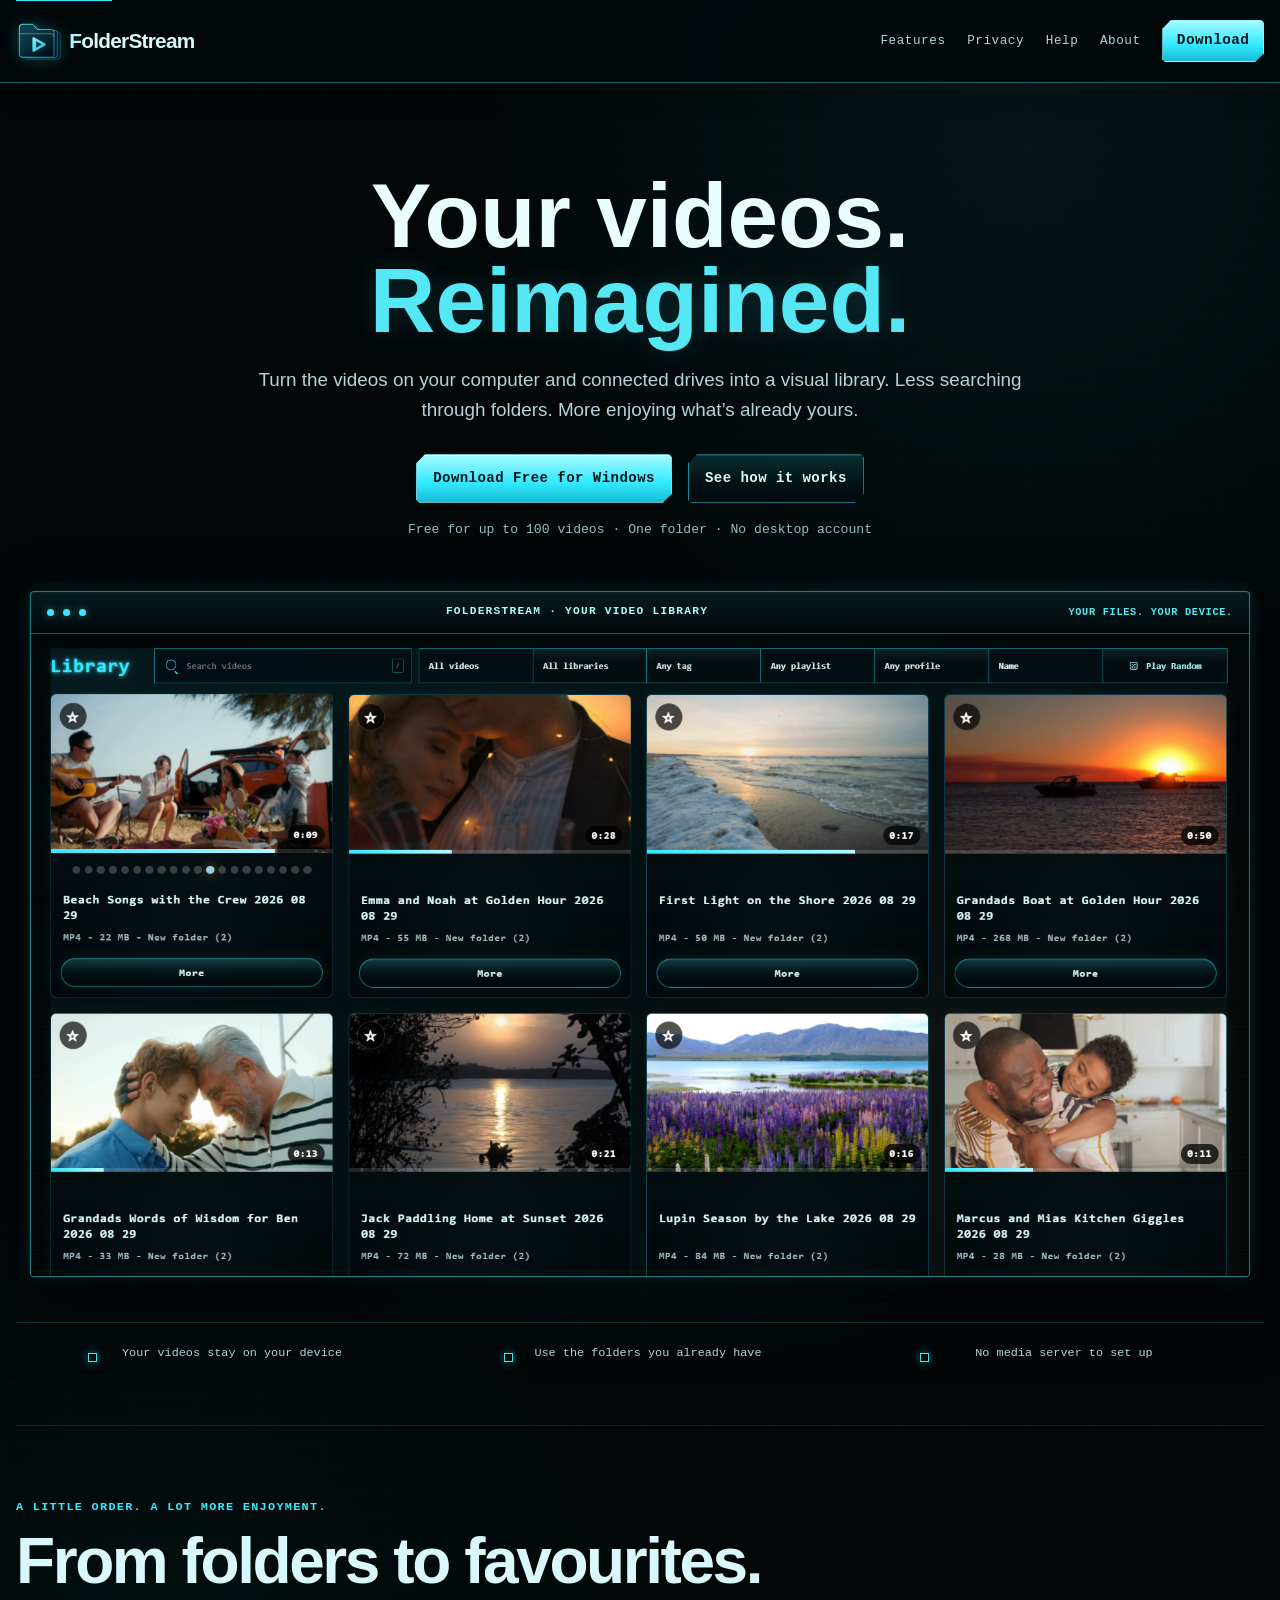
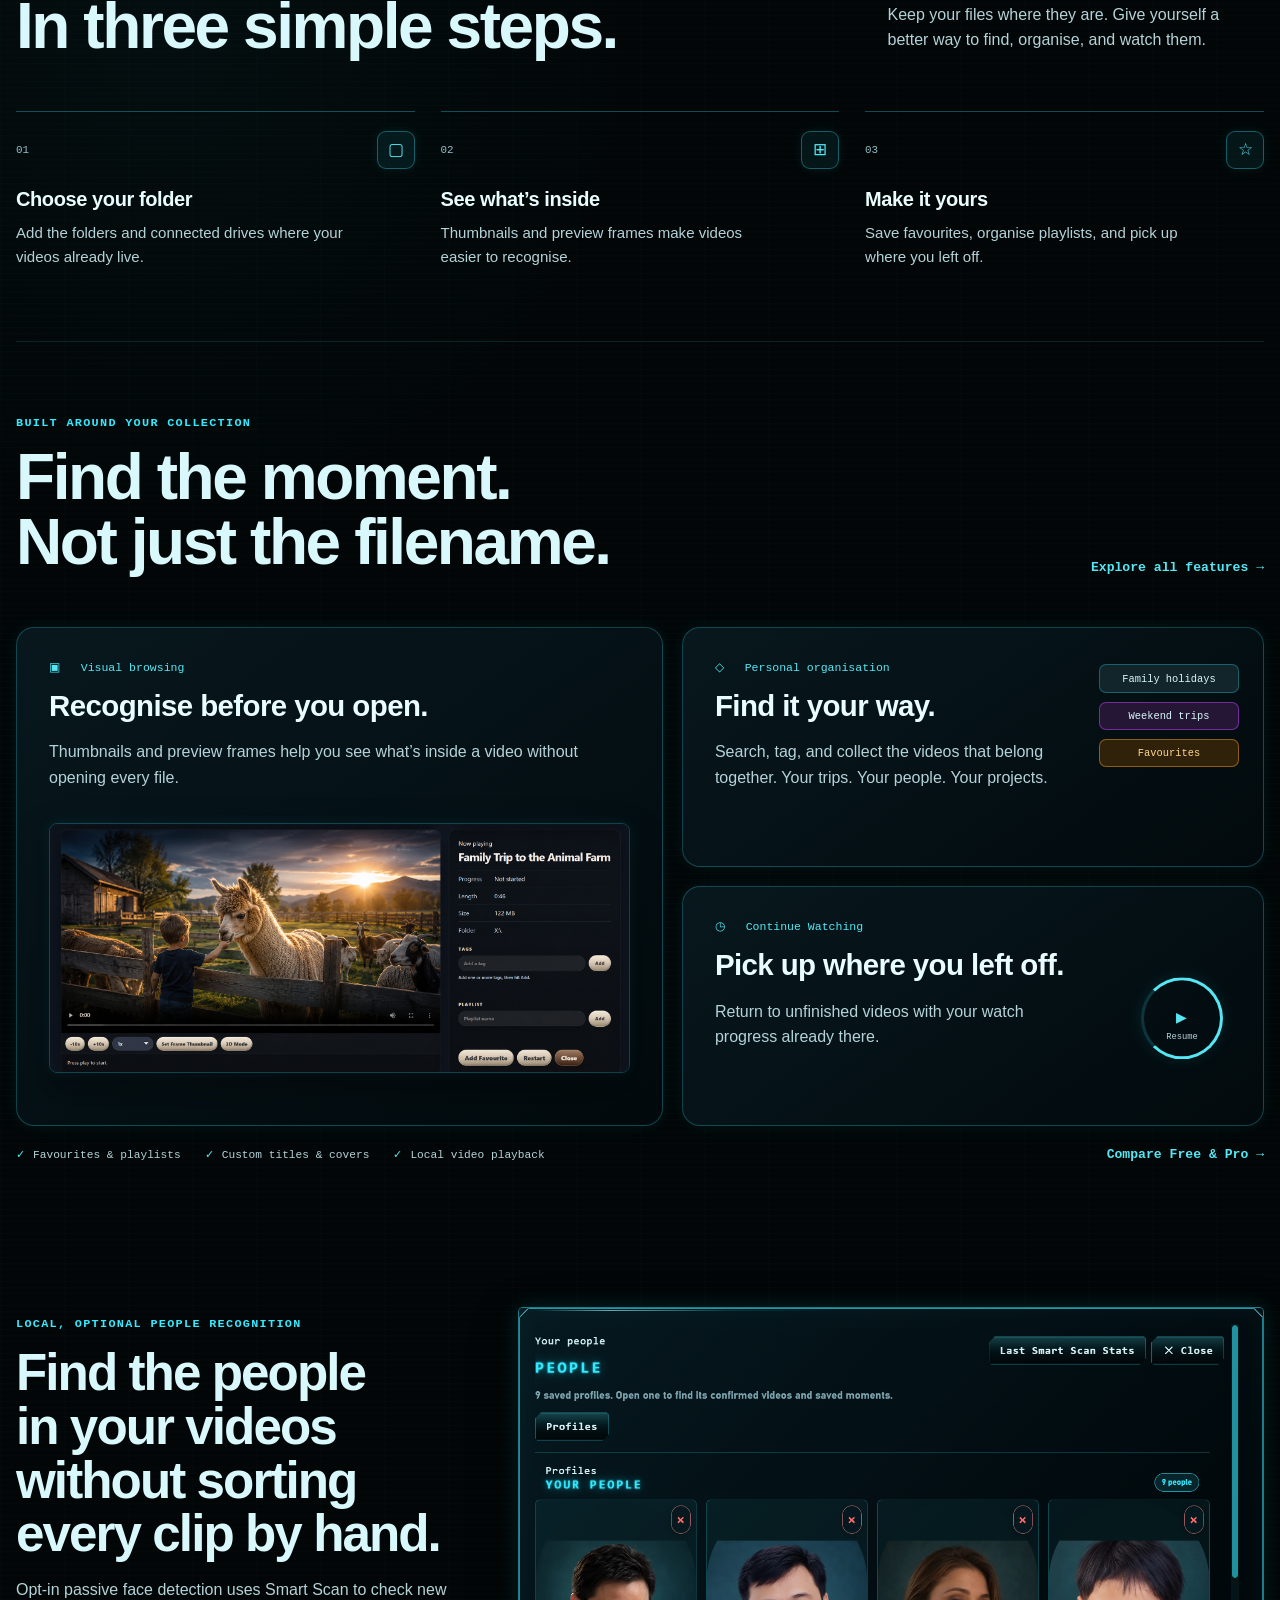
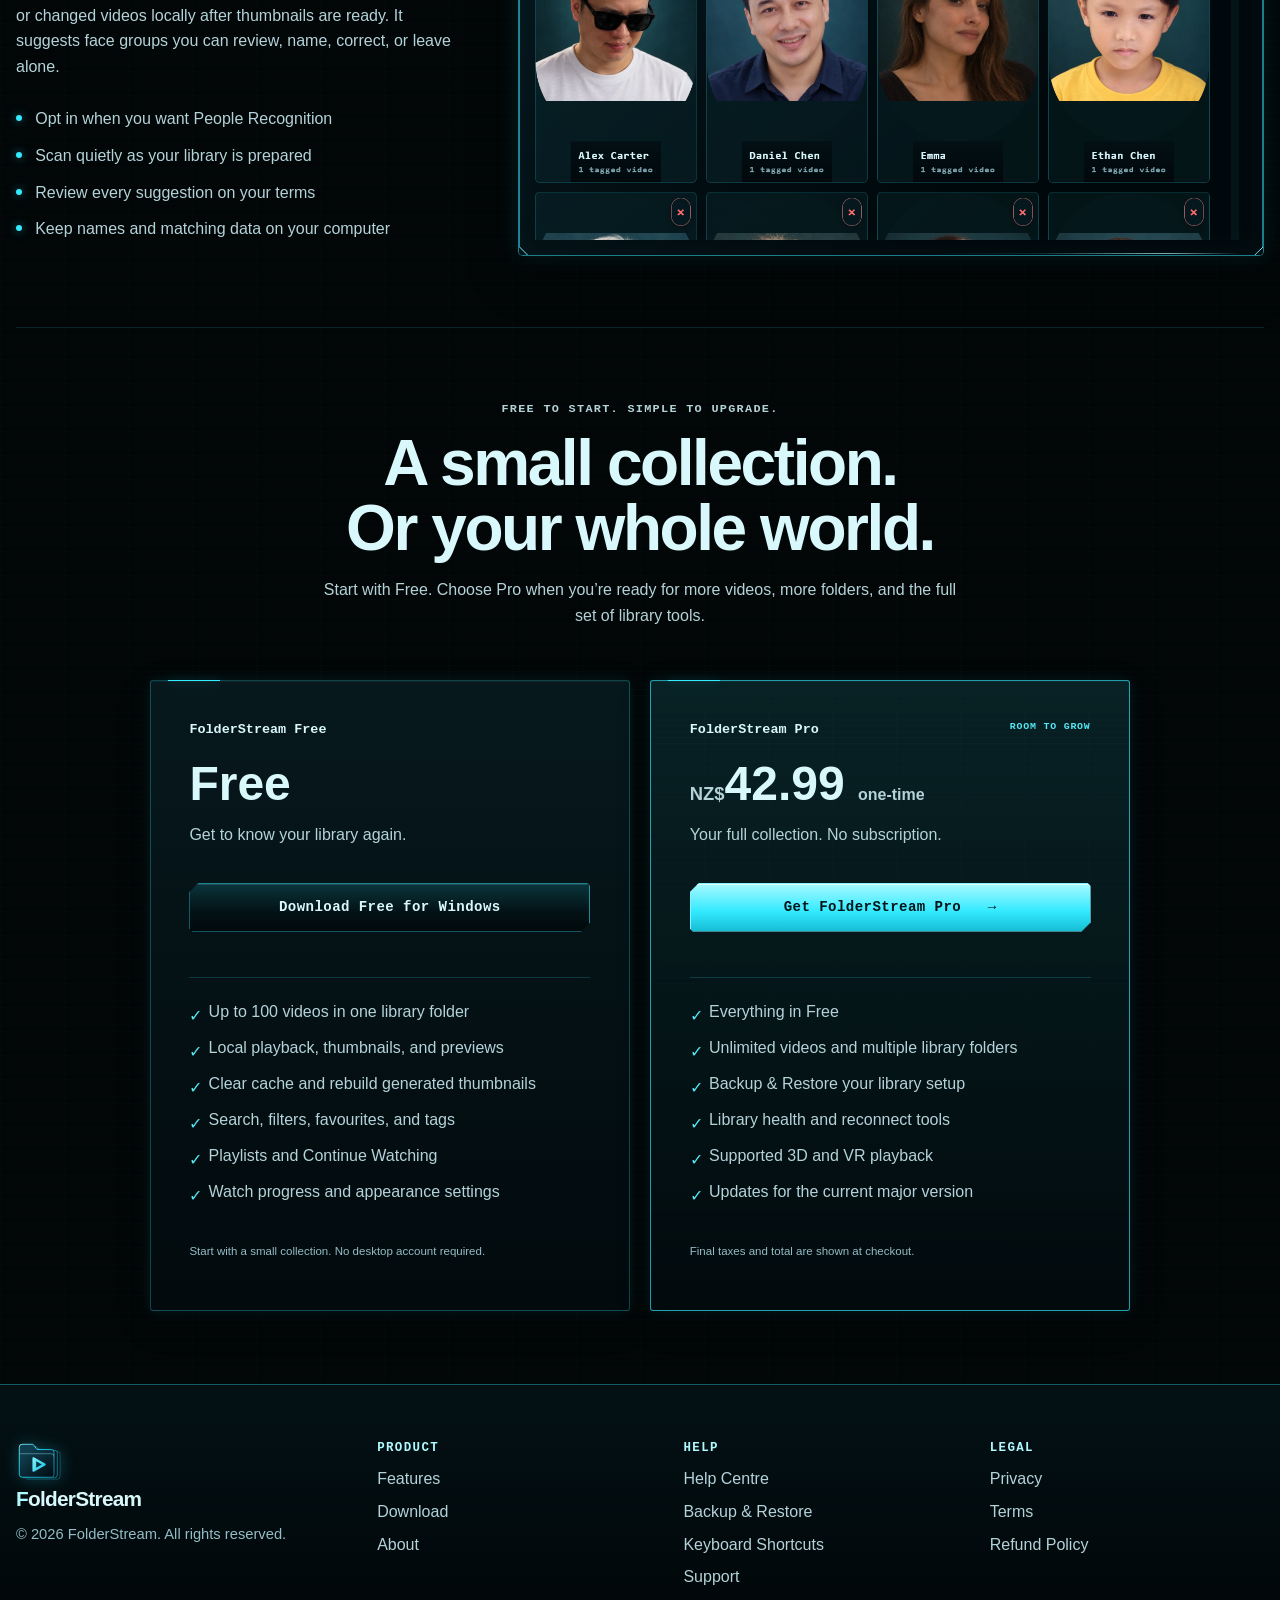
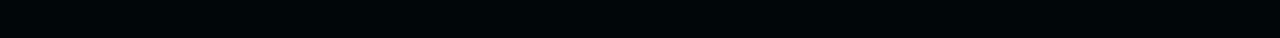
==== commit 5d6355af: "Update homepage tagline to reimagined" ====
--- a/index.html
+++ b/index.html
@@ -3,19 +3,19 @@
   <head>
     <meta charset="utf-8">
     <meta name="viewport" content="width=device-width, initial-scale=1">
-    <meta name="description" content="Turn the videos on your computer and connected drives into a beautifully organised visual library with FolderStream.">
+    <meta name="description" content="Turn the videos on your computer and connected drives into a private visual library with FolderStream—your videos, reimagined.">
     <link rel="canonical" href="https://www.folderstream.co.nz/">
-    <meta property="og:title" content="Your videos. Beautifully organised. | FolderStream">
+    <meta property="og:title" content="Your videos. Reimagined. | FolderStream">
     <meta property="og:description" content="Turn the videos on your computer and connected drives into a visual library. Less searching through folders. More enjoying what’s already yours.">
     <meta property="og:type" content="website">
     <meta property="og:url" content="https://www.folderstream.co.nz/">
     <meta property="og:site_name" content="FolderStream">
     <meta property="og:image" content="https://www.folderstream.co.nz/assets/img/screenshots/folderstream-library-current.png">
     <meta name="twitter:card" content="summary_large_image">
-    <meta name="twitter:title" content="Your videos. Beautifully organised. | FolderStream">
+    <meta name="twitter:title" content="Your videos. Reimagined. | FolderStream">
     <meta name="twitter:description" content="Turn the videos on your computer and connected drives into a visual library. Less searching through folders. More enjoying what’s already yours.">
     <meta name="twitter:image" content="https://www.folderstream.co.nz/assets/img/screenshots/folderstream-library-current.png">
-    <title>FolderStream | Your Videos, Beautifully Organised</title>
+    <title>FolderStream | Your Videos, Reimagined</title>
     <link rel="icon" href="assets/img/folderstream-hud-icon.svg">
     <link rel="stylesheet" href="assets/css/styles.css?v=20260901b">
     <link rel="stylesheet" href="assets/css/hud-theme.css?v=20260919f">
@@ -38,7 +38,7 @@
     <main id="main">
       <section class="hero hero-home">
         <div class="hero-home-copy reveal">
-          <h1>Your videos.<span>Beautifully organised.</span></h1>
+          <h1>Your videos.<span>Reimagined.</span></h1>
           <p class="hero-copy">Turn the videos on your computer and connected drives into a visual library. Less searching through folders. More enjoying what’s already yours.</p>
           <div class="hero-actions">
             <a class="button primary" href="download.html">Download Free for Windows</a>
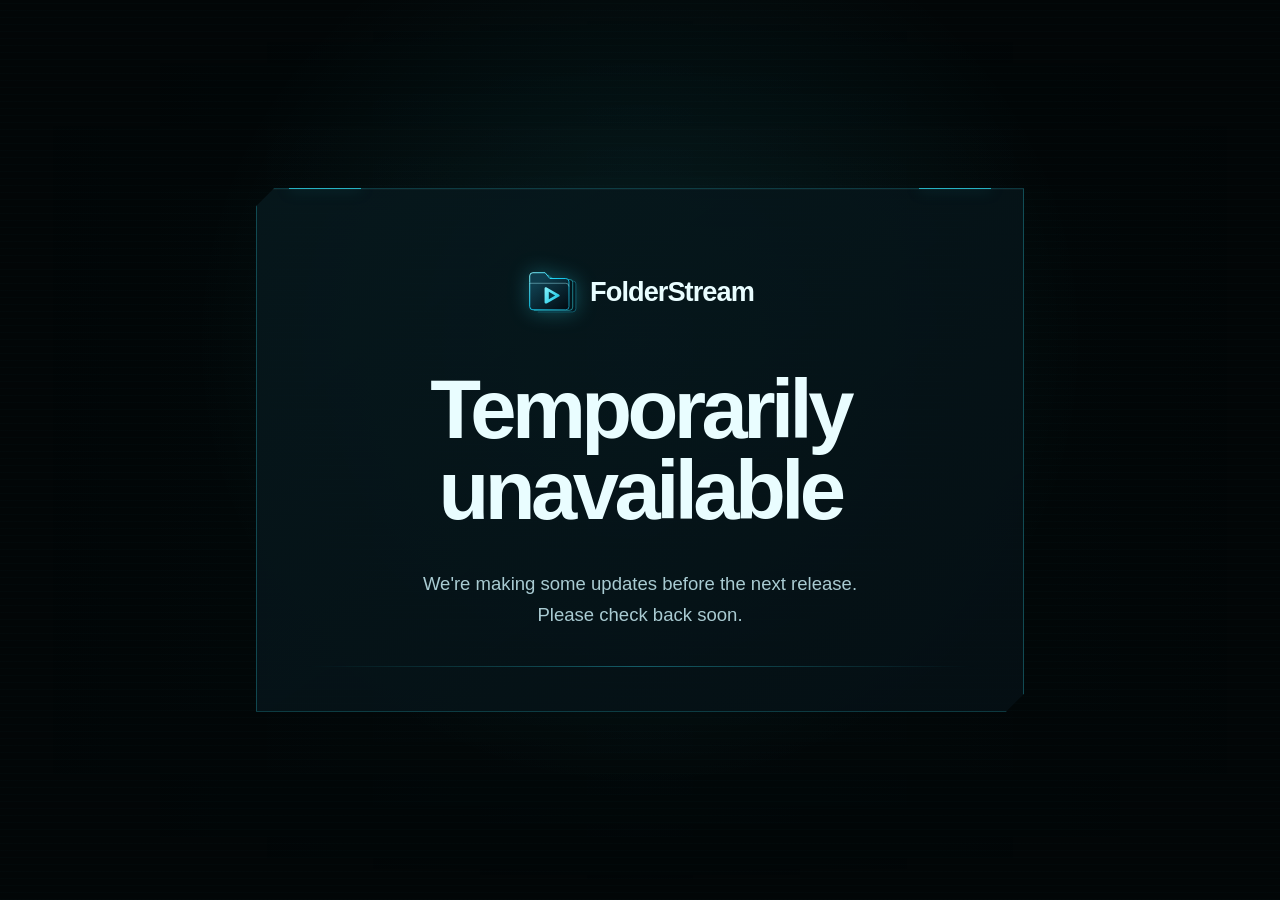
==== commit 51fe594a: "Add temporary maintenance homepage" ====
--- a/index.html
+++ b/index.html
@@ -3,149 +3,196 @@
   <head>
     <meta charset="utf-8">
     <meta name="viewport" content="width=device-width, initial-scale=1">
-    <meta name="description" content="Turn the videos on your computer and connected drives into a private visual library with FolderStream—your videos, reimagined.">
-    <link rel="canonical" href="https://www.folderstream.co.nz/">
-    <meta property="og:title" content="Your videos. Reimagined. | FolderStream">
-    <meta property="og:description" content="Turn the videos on your computer and connected drives into a visual library. Less searching through folders. More enjoying what’s already yours.">
-    <meta property="og:type" content="website">
-    <meta property="og:url" content="https://www.folderstream.co.nz/">
-    <meta property="og:site_name" content="FolderStream">
-    <meta property="og:image" content="https://www.folderstream.co.nz/assets/img/screenshots/folderstream-library-current.png">
-    <meta name="twitter:card" content="summary_large_image">
-    <meta name="twitter:title" content="Your videos. Reimagined. | FolderStream">
-    <meta name="twitter:description" content="Turn the videos on your computer and connected drives into a visual library. Less searching through folders. More enjoying what’s already yours.">
-    <meta name="twitter:image" content="https://www.folderstream.co.nz/assets/img/screenshots/folderstream-library-current.png">
-    <title>FolderStream | Your Videos, Reimagined</title>
+    <meta name="robots" content="noindex,nofollow">
+    <meta name="googlebot" content="noindex,nofollow">
+    <meta name="theme-color" content="#020607">
+    <title>FolderStream — Temporarily unavailable</title>
     <link rel="icon" href="assets/img/folderstream-hud-icon.svg">
-    <link rel="stylesheet" href="assets/css/styles.css?v=20260901b">
-    <link rel="stylesheet" href="assets/css/hud-theme.css?v=20260919f">
-    <link rel="stylesheet" href="assets/css/scroll-reveal-v2.css?v=2">
-    <script type="application/ld+json">{"@context":"https://schema.org","@type":"SoftwareApplication","name":"FolderStream","applicationCategory":"MultimediaApplication","operatingSystem":"Windows","offers":[{"@type":"Offer","name":"FolderStream Free","price":"0","priceCurrency":"NZD"},{"@type":"Offer","name":"FolderStream Pro","price":"42.99","priceCurrency":"NZD"}],"description":"FolderStream turns videos stored across folders and connected drives into a private visual library."}</script>
+    <style>
+      :root {
+        color-scheme: dark;
+        --background: #020607;
+        --surface: rgba(5, 16, 21, 0.9);
+        --line: rgba(51, 234, 255, 0.26);
+        --line-strong: rgba(51, 234, 255, 0.58);
+        --text: #e9fdff;
+        --muted: #a9cbd2;
+        --accent: #33eaff;
+      }
+
+      * {
+        box-sizing: border-box;
+      }
+
+      html {
+        min-width: 320px;
+        background: var(--background);
+      }
+
+      body {
+        min-height: 100vh;
+        min-height: 100svh;
+        margin: 0;
+        display: grid;
+        place-items: center;
+        overflow: hidden;
+        background:
+          radial-gradient(circle at 50% 38%, rgba(51, 234, 255, 0.09), transparent 28rem),
+          repeating-linear-gradient(0deg, rgba(51, 234, 255, 0.013) 0 1px, transparent 1px 7px),
+          var(--background);
+        color: var(--text);
+        font-family: Bahnschrift, "Segoe UI", Arial, sans-serif;
+      }
+
+      body::before,
+      body::after {
+        content: "";
+        position: fixed;
+        pointer-events: none;
+      }
+
+      body::before {
+        inset: 0;
+        background: linear-gradient(90deg, transparent, rgba(51, 234, 255, 0.025), transparent);
+        mask-image: linear-gradient(180deg, transparent, #000 28%, #000 72%, transparent);
+      }
+
+      body::after {
+        width: min(42rem, 82vw);
+        height: 1px;
+        left: 50%;
+        top: calc(50% + 13.5rem);
+        transform: translateX(-50%);
+        background: linear-gradient(90deg, transparent, var(--accent), transparent);
+        opacity: 0.34;
+        box-shadow: 0 0 22px rgba(51, 234, 255, 0.24);
+      }
+
+      main {
+        width: min(100% - 2rem, 48rem);
+        padding: clamp(2.5rem, 7vw, 5rem);
+        position: relative;
+        border: 1px solid var(--line);
+        background: linear-gradient(145deg, rgba(7, 25, 30, 0.86), var(--surface));
+        box-shadow:
+          0 32px 90px rgba(0, 0, 0, 0.48),
+          0 0 34px rgba(51, 234, 255, 0.07),
+          inset 0 1px rgba(176, 250, 255, 0.04);
+        text-align: center;
+        clip-path: polygon(18px 0, 100% 0, 100% calc(100% - 18px), calc(100% - 18px) 100%, 0 100%, 0 18px);
+      }
+
+      main::before,
+      main::after {
+        content: "";
+        position: absolute;
+        width: 4.5rem;
+        height: 1px;
+        top: -1px;
+        background: var(--accent);
+        box-shadow: 0 0 14px rgba(51, 234, 255, 0.52);
+      }
+
+      main::before {
+        left: 2rem;
+      }
+
+      main::after {
+        right: 2rem;
+      }
+
+      .brand {
+        display: inline-flex;
+        align-items: center;
+        justify-content: center;
+        gap: 0.75rem;
+        margin: 0 0 clamp(2.2rem, 6vw, 3.4rem);
+        color: var(--text);
+      }
+
+      .brand img {
+        width: 3.25rem;
+        height: auto;
+        filter: drop-shadow(0 0 10px rgba(51, 234, 255, 0.28));
+      }
+
+      .brand span {
+        font-size: clamp(1.35rem, 4vw, 1.7rem);
+        font-weight: 700;
+        letter-spacing: -0.035em;
+      }
+
+      h1 {
+        max-width: 12ch;
+        margin: 0 auto;
+        color: var(--text);
+        font-size: clamp(2.7rem, 8vw, 5.2rem);
+        font-weight: 650;
+        letter-spacing: -0.055em;
+        line-height: 0.98;
+        text-wrap: balance;
+      }
+
+      .message {
+        max-width: 34rem;
+        margin: clamp(1.5rem, 5vw, 2.25rem) auto 0;
+        color: var(--muted);
+        font-size: clamp(1rem, 2.5vw, 1.16rem);
+        line-height: 1.7;
+        text-wrap: balance;
+      }
+
+      @media (max-width: 520px) {
+        body {
+          overflow: auto;
+        }
+
+        main {
+          width: calc(100% - 1.25rem);
+          padding: 2.5rem 1rem 3rem;
+        }
+
+        .brand {
+          margin-bottom: 2.4rem;
+        }
+
+        .brand img {
+          width: 2.8rem;
+        }
+
+        h1 {
+          font-size: clamp(2.55rem, 13vw, 3.6rem);
+        }
+
+        .message {
+          max-width: 18rem;
+          font-size: 0.96rem;
+          line-height: 1.65;
+        }
+
+        body::after {
+          top: calc(50% + 12rem);
+        }
+      }
+
+      @media (prefers-reduced-motion: reduce) {
+        *,
+        *::before,
+        *::after {
+          scroll-behavior: auto !important;
+        }
+      }
+    </style>
     <script defer src="https://cloud.umami.is/script.js" data-website-id="c9979d7a-4e05-4978-8a99-ae5c1a1e30e5"></script>
   </head>
   <body>
-    <a class="skip-link" href="#main">Skip to content</a>
-    <header class="site-header">
-      <div class="nav-wrap">
-        <a class="brand" href="index.html" aria-label="FolderStream home"><img src="assets/img/folderstream-hud-icon.svg" alt="" width="38" height="38"><span>FolderStream</span></a>
-        <button class="nav-toggle" type="button" aria-expanded="false" aria-label="Open navigation">Menu</button>
-        <nav class="site-nav" aria-label="Primary navigation">
-          <a href="features.html">Features</a><a href="privacy.html">Privacy</a><a href="help.html">Help</a><a href="about.html">About</a><a class="button primary small" href="download.html">Download</a>
-        </nav>
+    <main>
+      <div class="brand" aria-label="FolderStream">
+        <img src="assets/img/folderstream-hud-icon.svg" alt="" width="52" height="45">
+        <span>FolderStream</span>
       </div>
-    </header>
-
-    <main id="main">
-      <section class="hero hero-home">
-        <div class="hero-home-copy reveal">
-          <h1>Your videos.<span>Reimagined.</span></h1>
-          <p class="hero-copy">Turn the videos on your computer and connected drives into a visual library. Less searching through folders. More enjoying what’s already yours.</p>
-          <div class="hero-actions">
-            <a class="button primary" href="download.html">Download Free for Windows</a>
-            <button class="button secondary" type="button" data-video-modal-open aria-haspopup="dialog" aria-controls="how-it-works-modal">See how it works</button>
-          </div>
-          <p class="privacy-note">Free for up to 100 videos · One folder · No desktop account</p>
-        </div>
-        <figure class="product-shot hero-shot hero-library-shot reveal" aria-label="FolderStream visual library showing videos stored on the user's computer">
-          <div class="shot-glow" aria-hidden="true"></div>
-          <div class="shot-window screenshot-window">
-            <div class="shot-titlebar"><span></span><span></span><span></span><strong>FolderStream · Your video library</strong><em>Your files. Your device.</em></div>
-            <img class="actual-screenshot" src="assets/img/screenshots/folderstream-library-current.png" width="1880" height="991" alt="FolderStream library with searchable video cards, filters, favourites, progress, and playback controls.">
-          </div>
-        </figure>
-        <ul class="hero-trust" aria-label="FolderStream benefits"><li>Your videos stay on your device</li><li>Use the folders you already have</li><li>No media server to set up</li></ul>
-      </section>
-
-      <div class="media-modal" id="how-it-works-modal" data-media-modal hidden>
-        <div class="media-modal-backdrop" data-video-modal-close></div>
-        <div class="media-modal-dialog" role="dialog" aria-modal="true" aria-labelledby="how-it-works-title">
-          <button class="media-modal-close" type="button" data-video-modal-close aria-label="Close video walkthrough">Close</button>
-          <div class="media-modal-window">
-            <p class="eyebrow">FolderStream walkthrough</p>
-            <h2 id="how-it-works-title">See how FolderStream works</h2>
-            <video controls playsinline preload="metadata" data-media-modal-video><source src="assets/media/folderstream-see-how-it-works.mp4?v=20260917" type="video/mp4"></video>
-            <p class="people-preview-note">See the visual library, Sci-Fi HUD, and People Recognition in action.</p>
-          </div>
-        </div>
-      </div>
-
-      <section id="workflow" class="section home-workflow reveal" aria-labelledby="workflow-title">
-        <div class="home-section-intro home-section-intro-split">
-          <div><p class="eyebrow">A little order. A lot more enjoyment.</p><h2 id="workflow-title">From folders to favourites.<br>In three simple steps.</h2></div>
-          <p>Keep your files where they are. Give yourself a better way to find, organise, and watch them.</p>
-        </div>
-        <div class="home-step-grid">
-          <article class="home-step"><div class="home-step-top"><span>01</span><i aria-hidden="true">▢</i></div><h3>Choose your folder</h3><p>Add the folders and connected drives where your videos already live.</p></article>
-          <article class="home-step"><div class="home-step-top"><span>02</span><i aria-hidden="true">⊞</i></div><h3>See what’s inside</h3><p>Thumbnails and preview frames make videos easier to recognise.</p></article>
-          <article class="home-step"><div class="home-step-top"><span>03</span><i aria-hidden="true">☆</i></div><h3>Make it yours</h3><p>Save favourites, organise playlists, and pick up where you left off.</p></article>
-        </div>
-      </section>
-
-      <section class="section home-features reveal" aria-labelledby="feature-title">
-        <div class="home-section-intro home-section-intro-action">
-          <div><p class="eyebrow">Built around your collection</p><h2 id="feature-title">Find the moment.<br>Not just the filename.</h2></div>
-          <a class="text-link" href="features.html">Explore all features <span aria-hidden="true">→</span></a>
-        </div>
-        <div class="home-feature-layout">
-          <article class="home-feature-card home-feature-visual">
-            <p class="feature-kicker">▣ &nbsp; Visual browsing</p><h3>Recognise before you open.</h3>
-            <p>Thumbnails and preview frames help you see what’s inside a video without opening every file.</p>
-            <img src="assets/img/screenshots/localstream-player-animal-farm.png" loading="lazy" alt="FolderStream video view with a large visual preview and local organisation controls.">
-          </article>
-          <div class="home-feature-stack">
-            <article class="home-feature-card home-feature-mini organisation-card-simple">
-              <p class="feature-kicker">◇ &nbsp; Personal organisation</p><h3>Find it your way.</h3>
-              <p>Search, tag, and collect the videos that belong together. Your trips. Your people. Your projects.</p>
-              <div class="feature-tags" aria-hidden="true"><span>Family holidays</span><span>Weekend trips</span><span>Favourites</span></div>
-            </article>
-            <article class="home-feature-card home-feature-mini resume-card-simple">
-              <p class="feature-kicker">◷ &nbsp; Continue Watching</p><h3>Pick up where you left off.</h3>
-              <p>Return to unfinished videos with your watch progress already there.</p>
-              <div class="resume-ring" aria-hidden="true">▶<small>Resume</small></div>
-            </article>
-          </div>
-        </div>
-        <div class="home-feature-footer"><ul><li>Favourites &amp; playlists</li><li>Custom titles &amp; covers</li><li>Local video playback</li></ul><a class="text-link" href="#pricing">Compare Free &amp; Pro <span aria-hidden="true">→</span></a></div>
-      </section>
-
-      <section id="people-recognition" class="section people-preview reveal" aria-labelledby="people-preview-title">
-        <div class="people-preview-copy">
-          <p class="eyebrow">Local, optional People Recognition</p>
-          <h2 id="people-preview-title">Find the people in your videos without sorting every clip by hand.</h2>
-          <p>Opt-in passive face detection uses Smart Scan to check new or changed videos locally after thumbnails are ready. It suggests face groups you can review, name, correct, or leave alone.</p>
-          <ul class="feature-list"><li>Opt in when you want People Recognition</li><li>Scan quietly as your library is prepared</li><li>Review every suggestion on your terms</li><li>Keep names and matching data on your computer</li></ul>
-        </div>
-        <figure class="people-product-shot">
-          <div class="people-product-shot-frame">
-            <img src="assets/img/screenshots/folderstream-people-profiles.png" width="1920" height="1080" loading="lazy" alt="FolderStream People menu showing saved profiles with face thumbnails and tagged-video counts.">
-          </div>
-        </figure>
-      </section>
-
-      <section id="pricing" class="section home-pricing reveal" aria-labelledby="pricing-title">
-        <div class="home-section-intro home-section-intro-centred">
-          <p class="eyebrow">Free to start. Simple to upgrade.</p><h2 id="pricing-title">A small collection.<br>Or your whole world.</h2>
-          <p>Start with Free. Choose Pro when you’re ready for more videos, more folders, and the full set of library tools.</p>
-        </div>
-        <div class="pricing-grid home-pricing-grid">
-          <article class="card pricing-card">
-            <p class="pricing-label">FolderStream Free</p><p class="pricing-price">Free</p><p class="pricing-description">Get to know your library again.</p>
-            <a class="button secondary" href="download.html">Download Free for Windows</a>
-            <ul class="pricing-list"><li>Up to 100 videos in one library folder</li><li>Local playback, thumbnails, and previews</li><li>Clear cache and rebuild generated thumbnails</li><li>Search, filters, favourites, and tags</li><li>Playlists and Continue Watching</li><li>Watch progress and appearance settings</li></ul>
-            <p class="pricing-note">Start with a small collection. No desktop account required.</p>
-          </article>
-          <article class="card pricing-card pricing-card-featured">
-            <p class="pricing-label">FolderStream Pro <span>Room to grow</span></p><p class="pricing-price"><small>NZ$</small>42.99 <span>one-time</span></p><p class="pricing-description">Your full collection. No subscription.</p>
-            <a class="button primary" href="https://folderstream.lemonsqueezy.com/checkout/buy/5cca028c-4067-48eb-b115-9d6ecdb3a244">Get FolderStream Pro &nbsp; →</a>
-            <ul class="pricing-list"><li>Everything in Free</li><li>Unlimited videos and multiple library folders</li><li>Backup &amp; Restore your library setup</li><li>Library health and reconnect tools</li><li>Supported 3D and VR playback</li><li>Updates for the current major version</li></ul>
-            <p class="pricing-note">Final taxes and total are shown at checkout.</p>
-          </article>
-        </div>
-      </section>
+      <h1>Temporarily unavailable</h1>
+      <p class="message">We're making some updates before the next release.<br>Please check back soon.</p>
     </main>
-
-    <footer class="site-footer"><div class="footer-inner"><div class="footer-brand"><a class="brand" href="index.html"><img src="assets/img/folderstream-hud-icon.svg" alt="" width="38" height="38"><span>FolderStream</span></a><p class="footer-copy">&copy; 2026 FolderStream. All rights reserved.</p></div><div><strong>Product</strong><a href="features.html">Features</a><a href="download.html">Download</a><a href="about.html">About</a></div><div><strong>Help</strong><a href="help.html">Help Centre</a><a href="backup-restore.html">Backup &amp; Restore</a><a href="keyboard-shortcuts.html">Keyboard Shortcuts</a><a href="support.html">Support</a></div><div><strong>Legal</strong><a href="privacy.html">Privacy</a><a href="terms.html">Terms</a><a href="refund-policy.html">Refund Policy</a></div></div></footer>
-    <script src="assets/js/main.js?v=20260917" defer></script>
-    <script src="assets/js/scroll-reveal-v2.js?v=2" defer></script>
   </body>
 </html>
